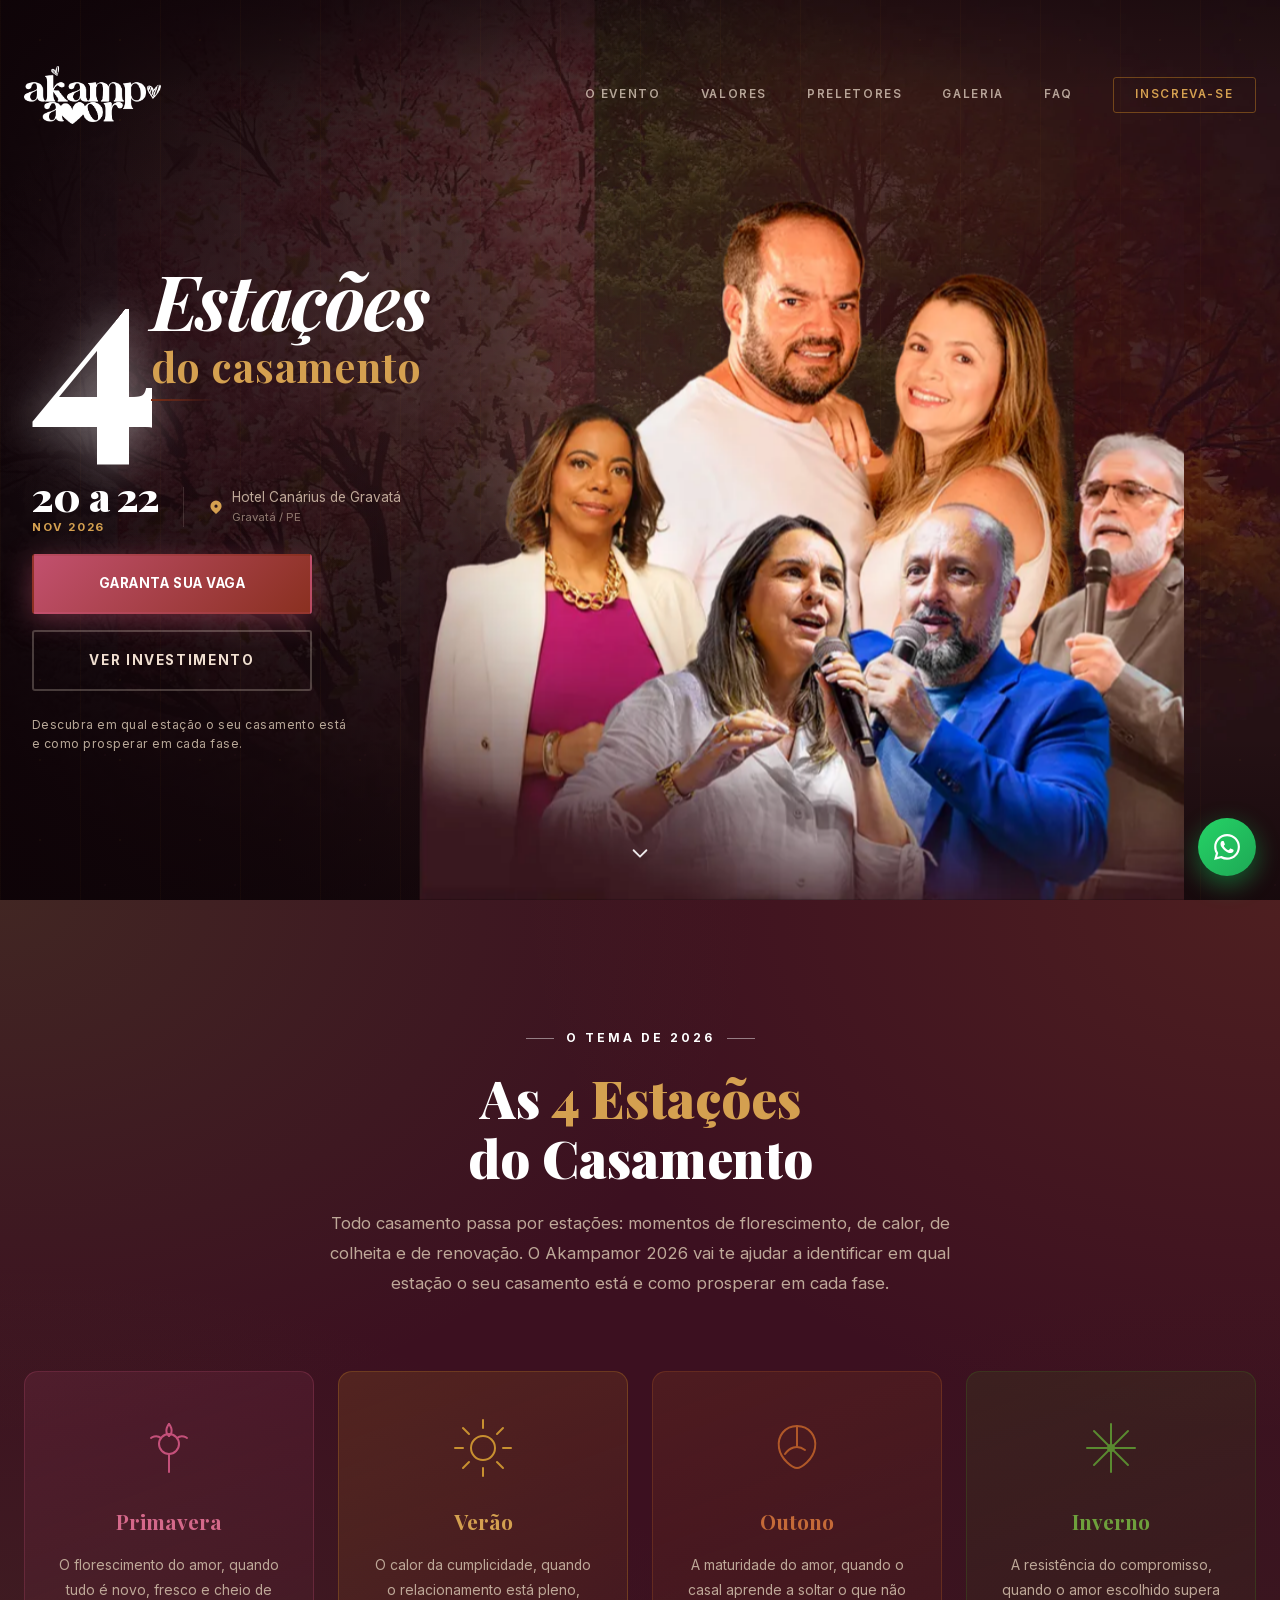
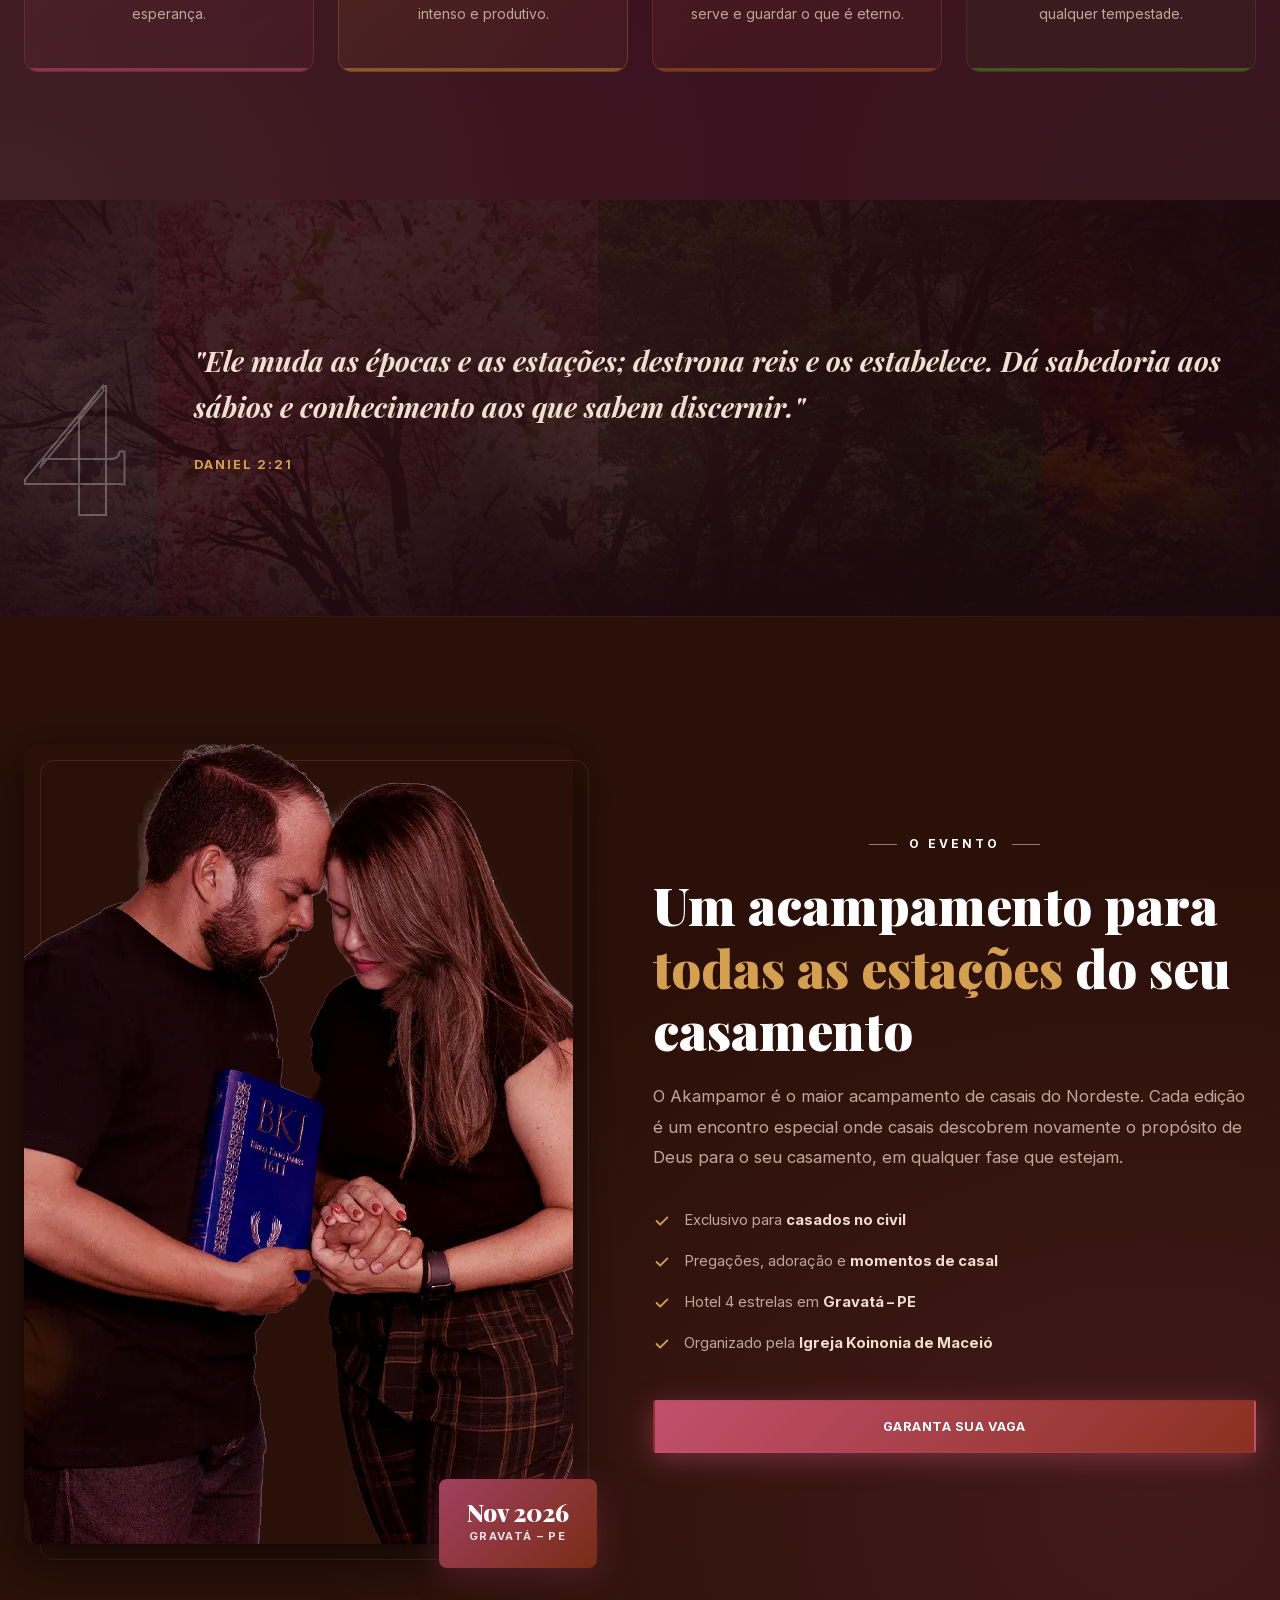
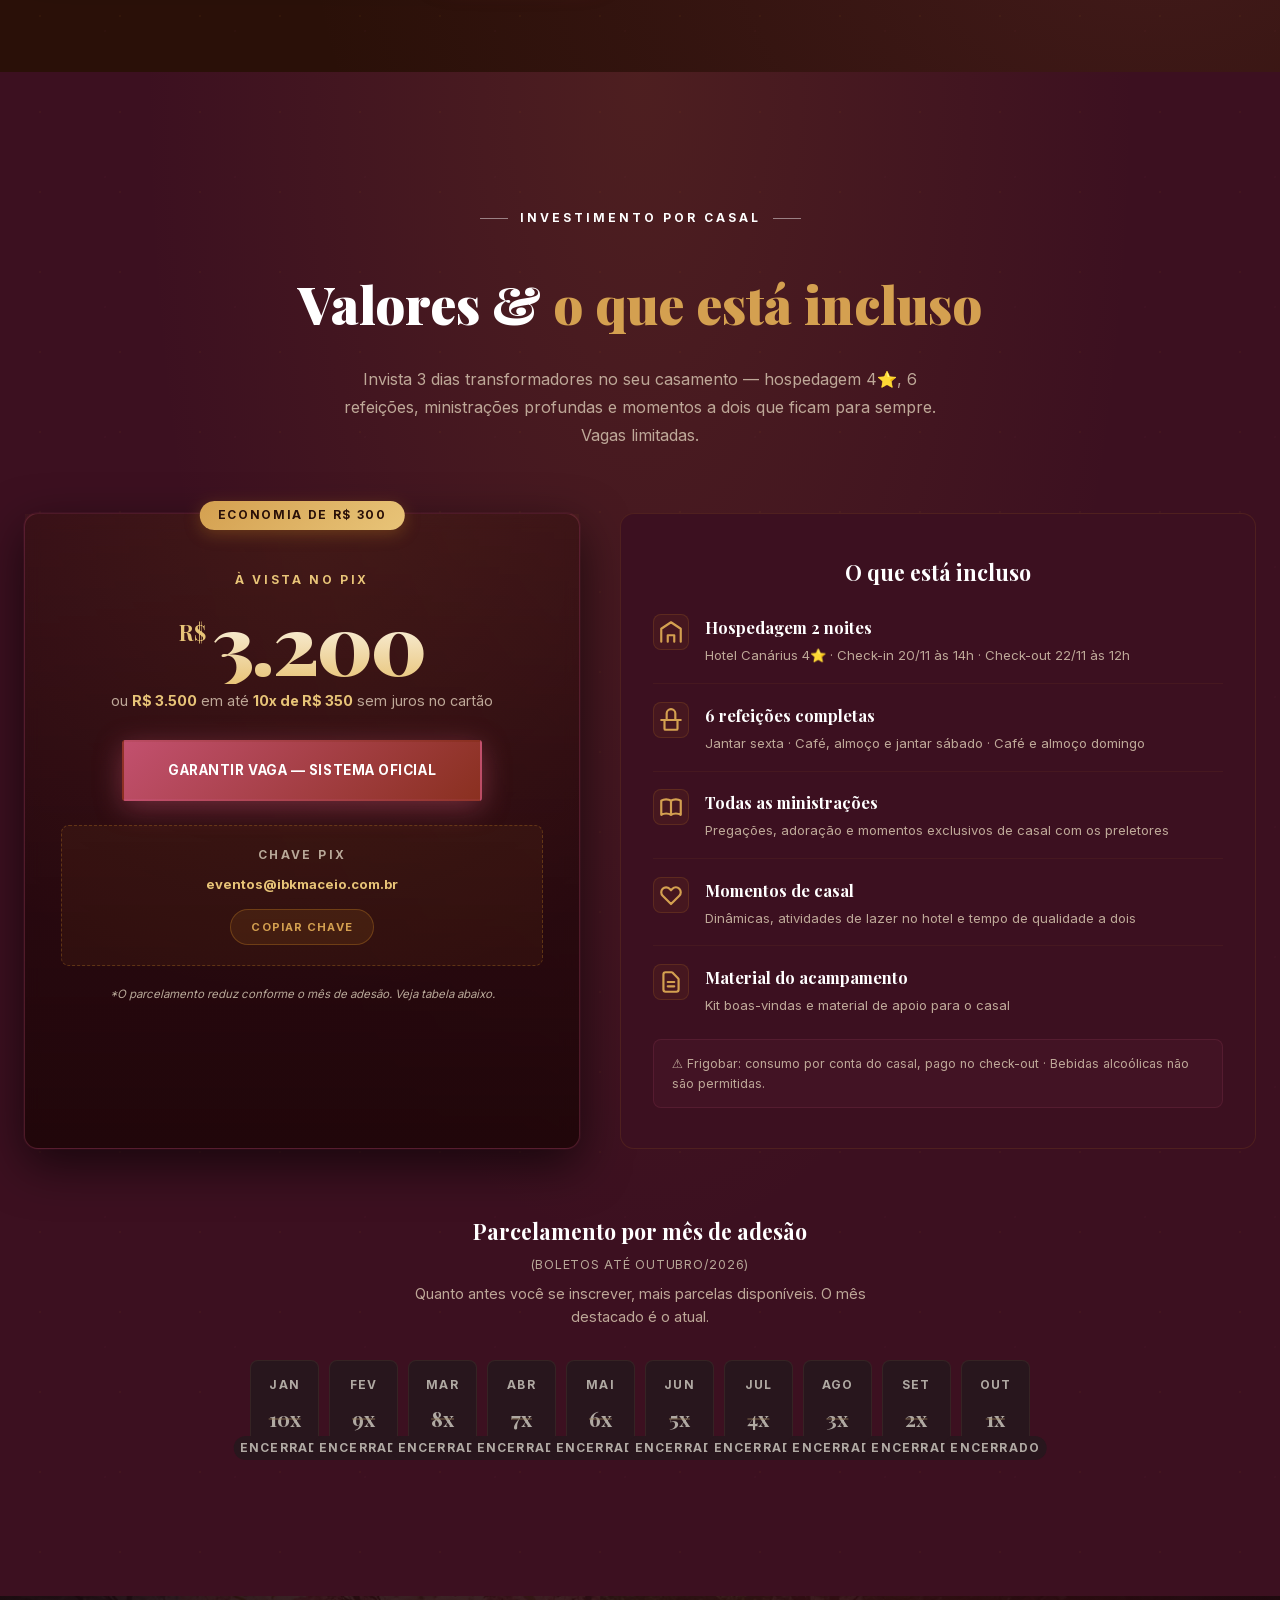
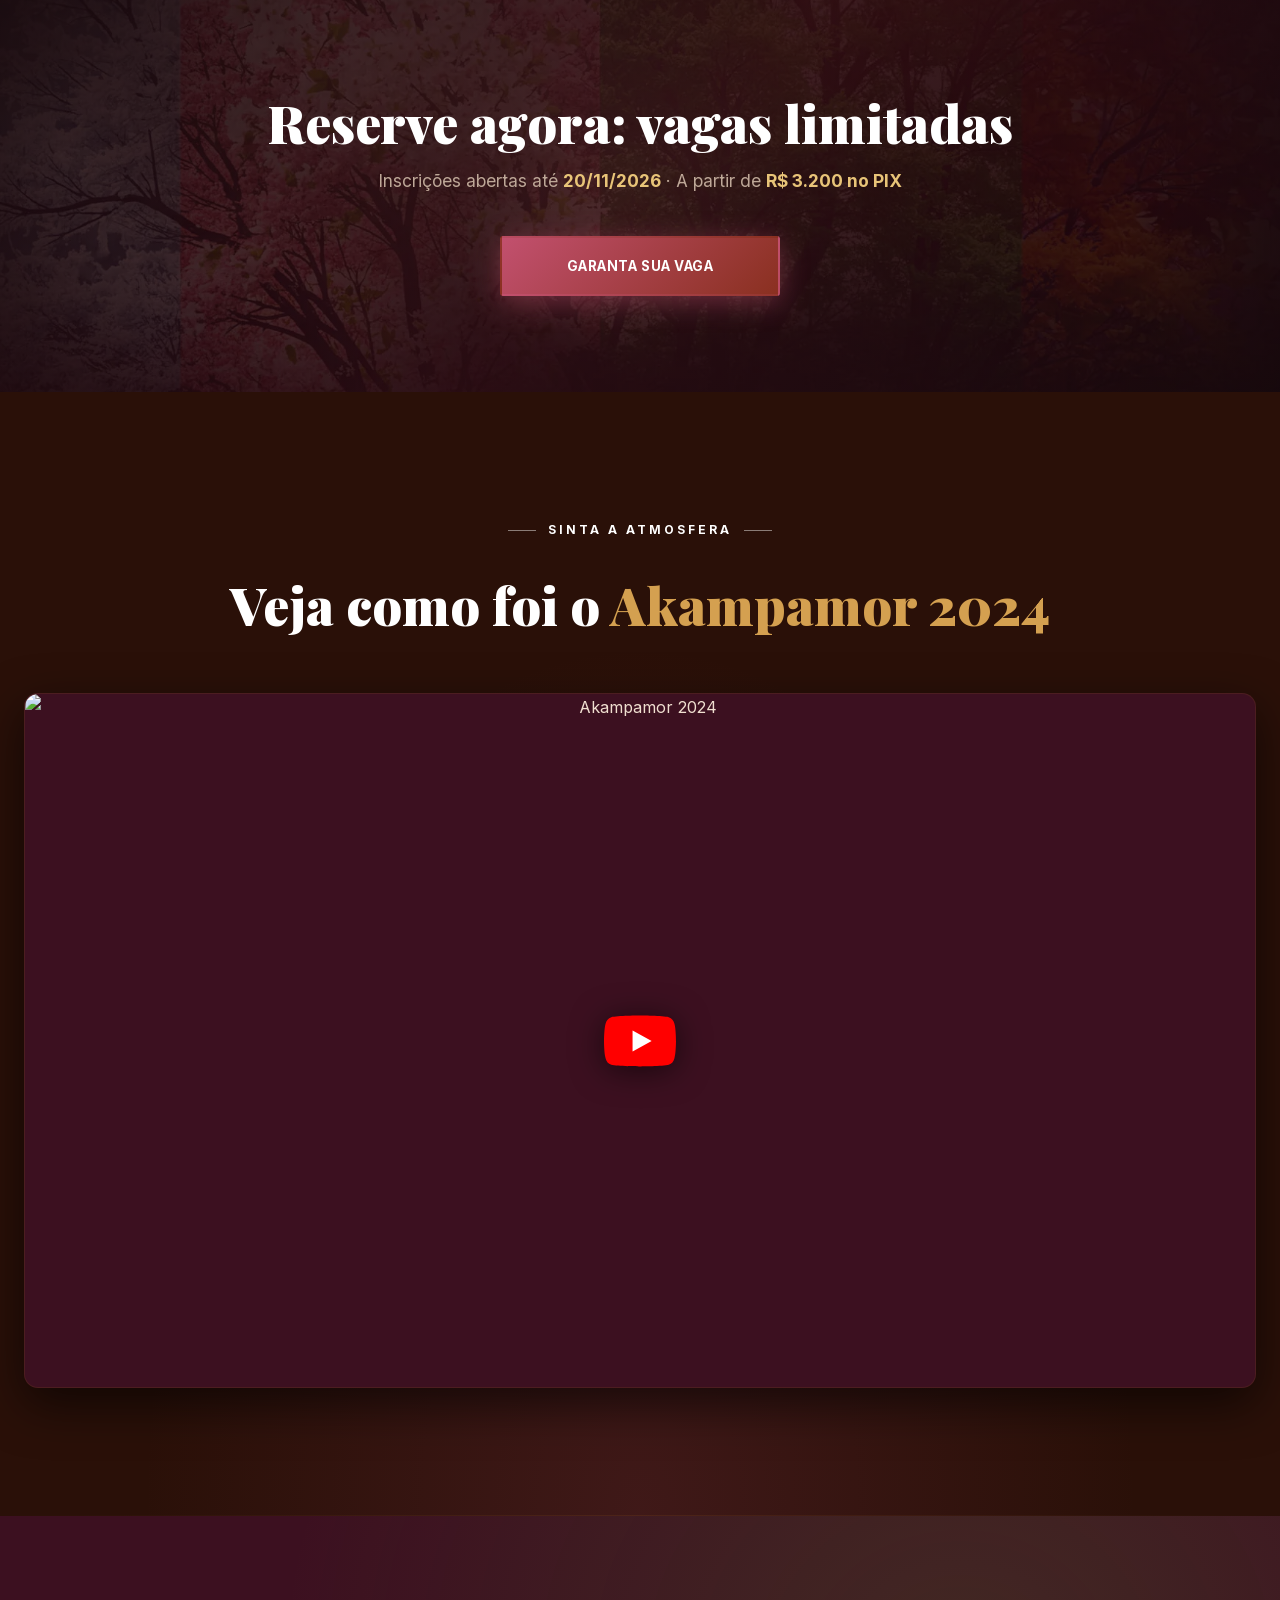
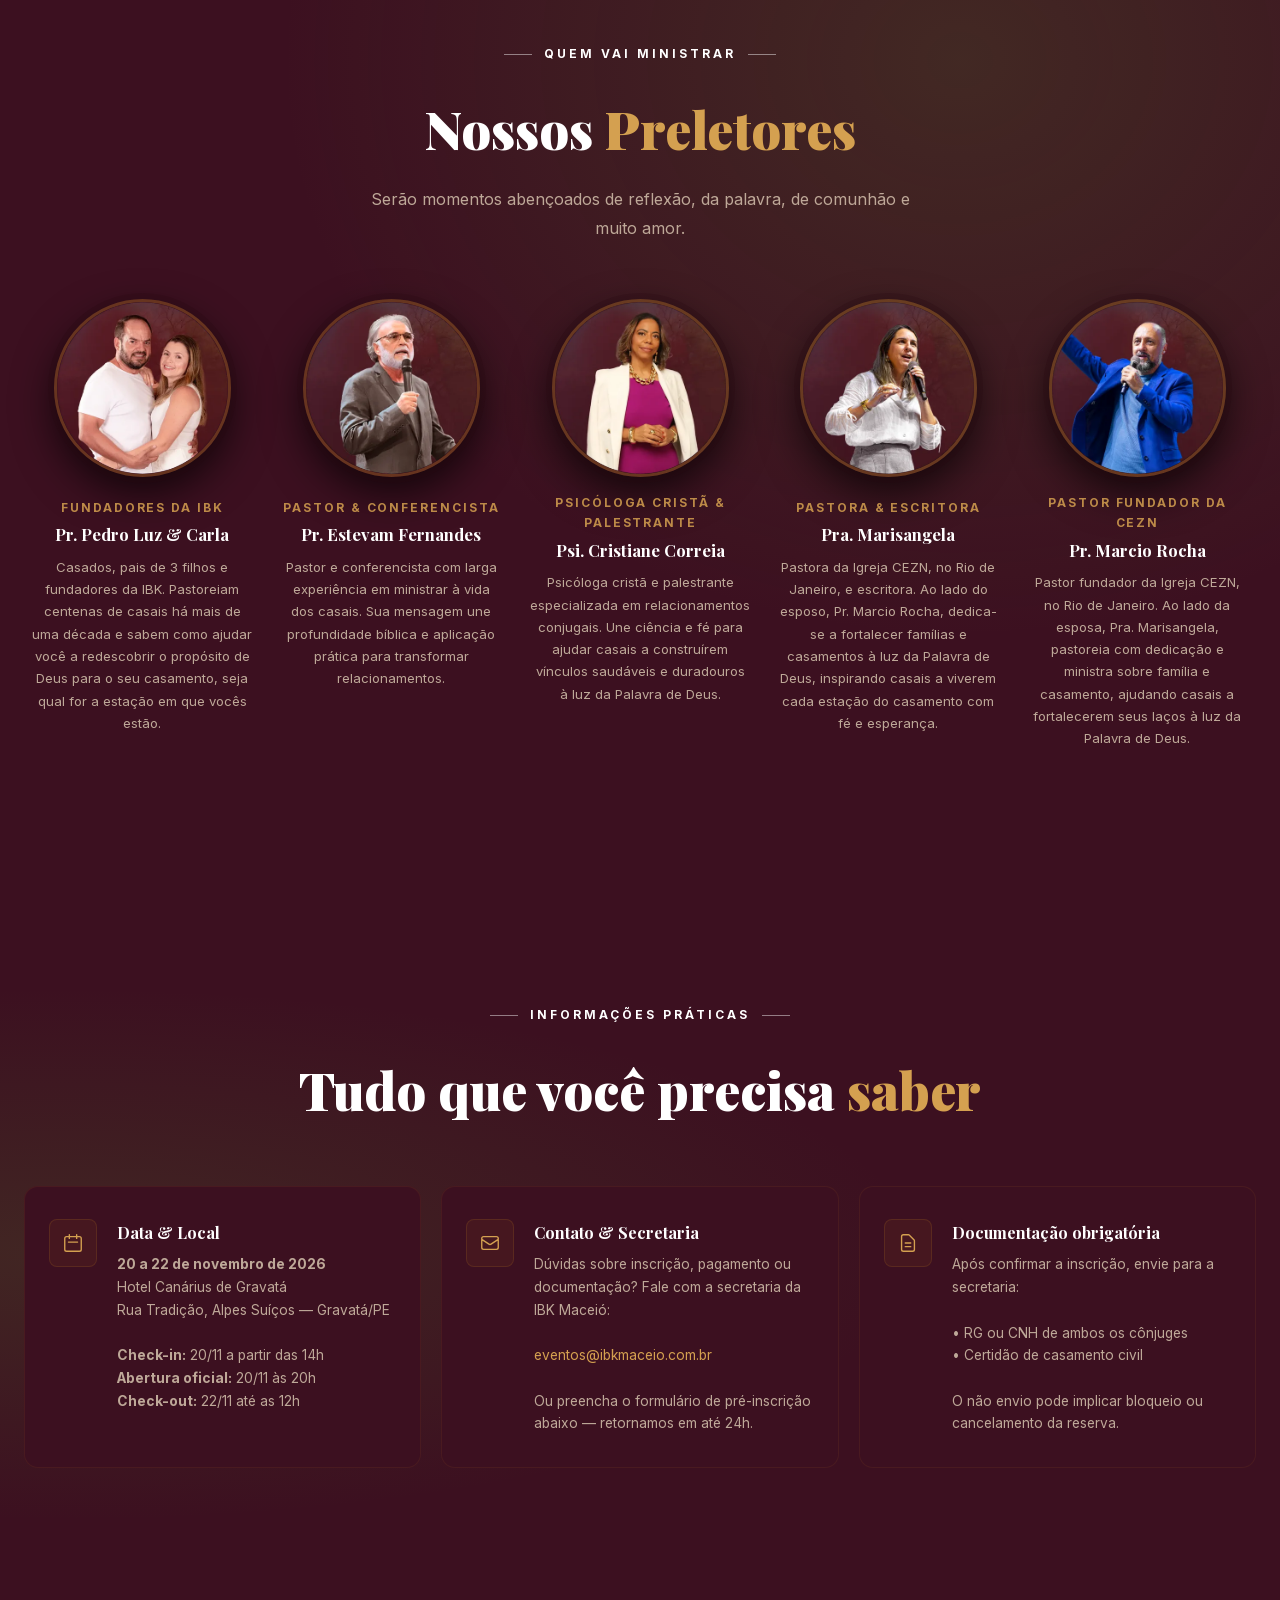
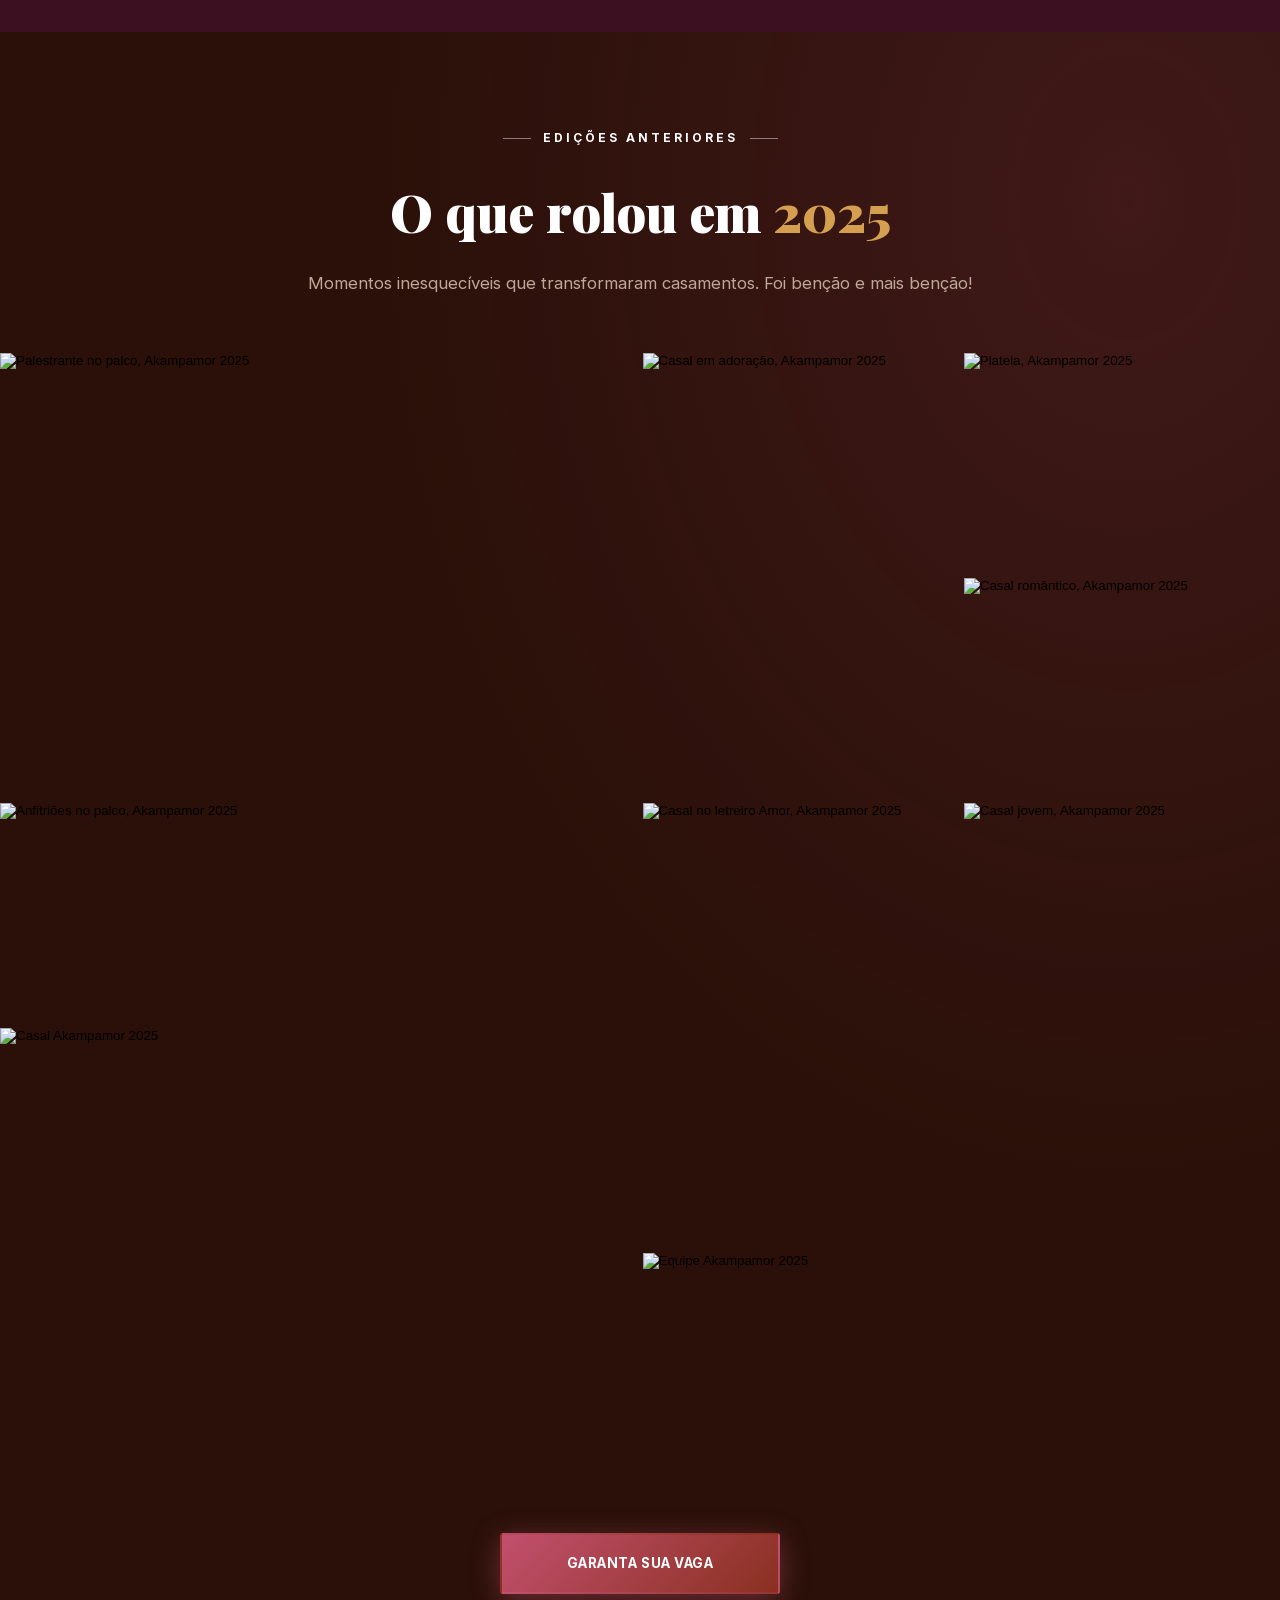
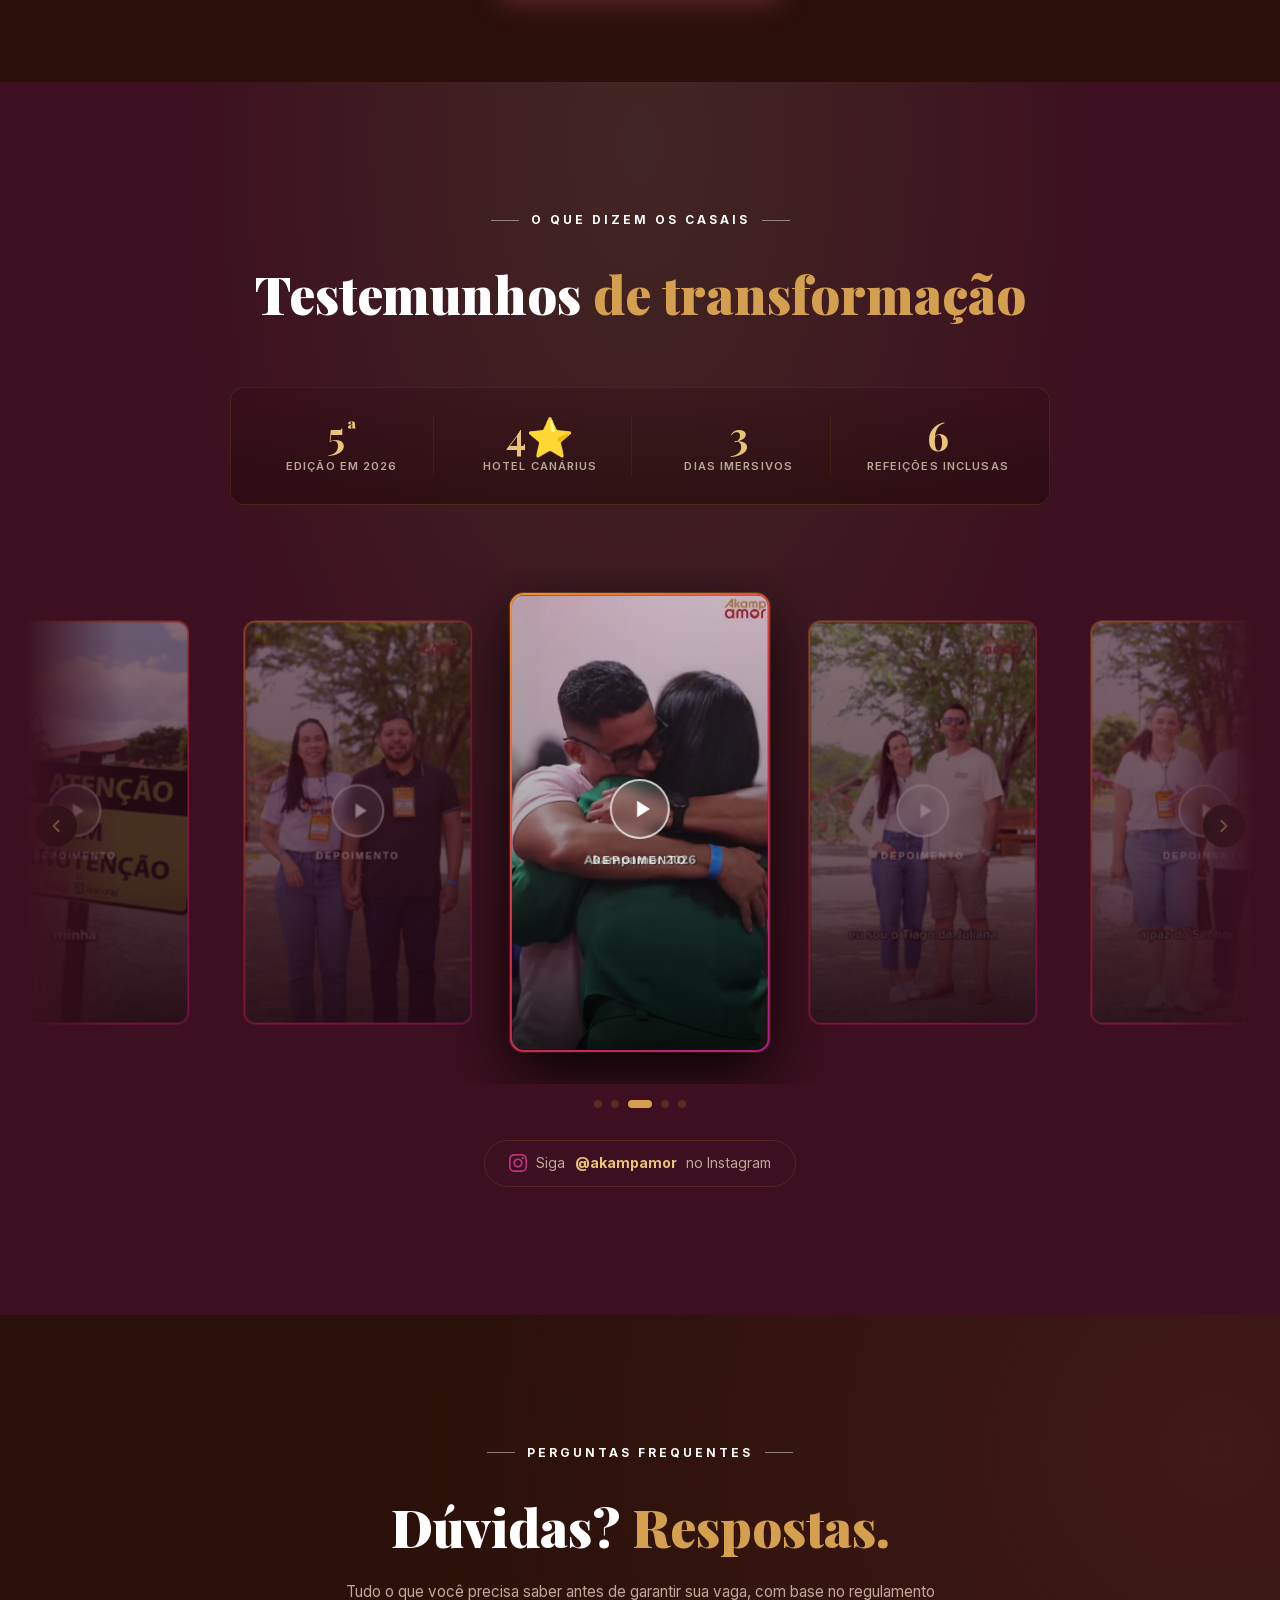
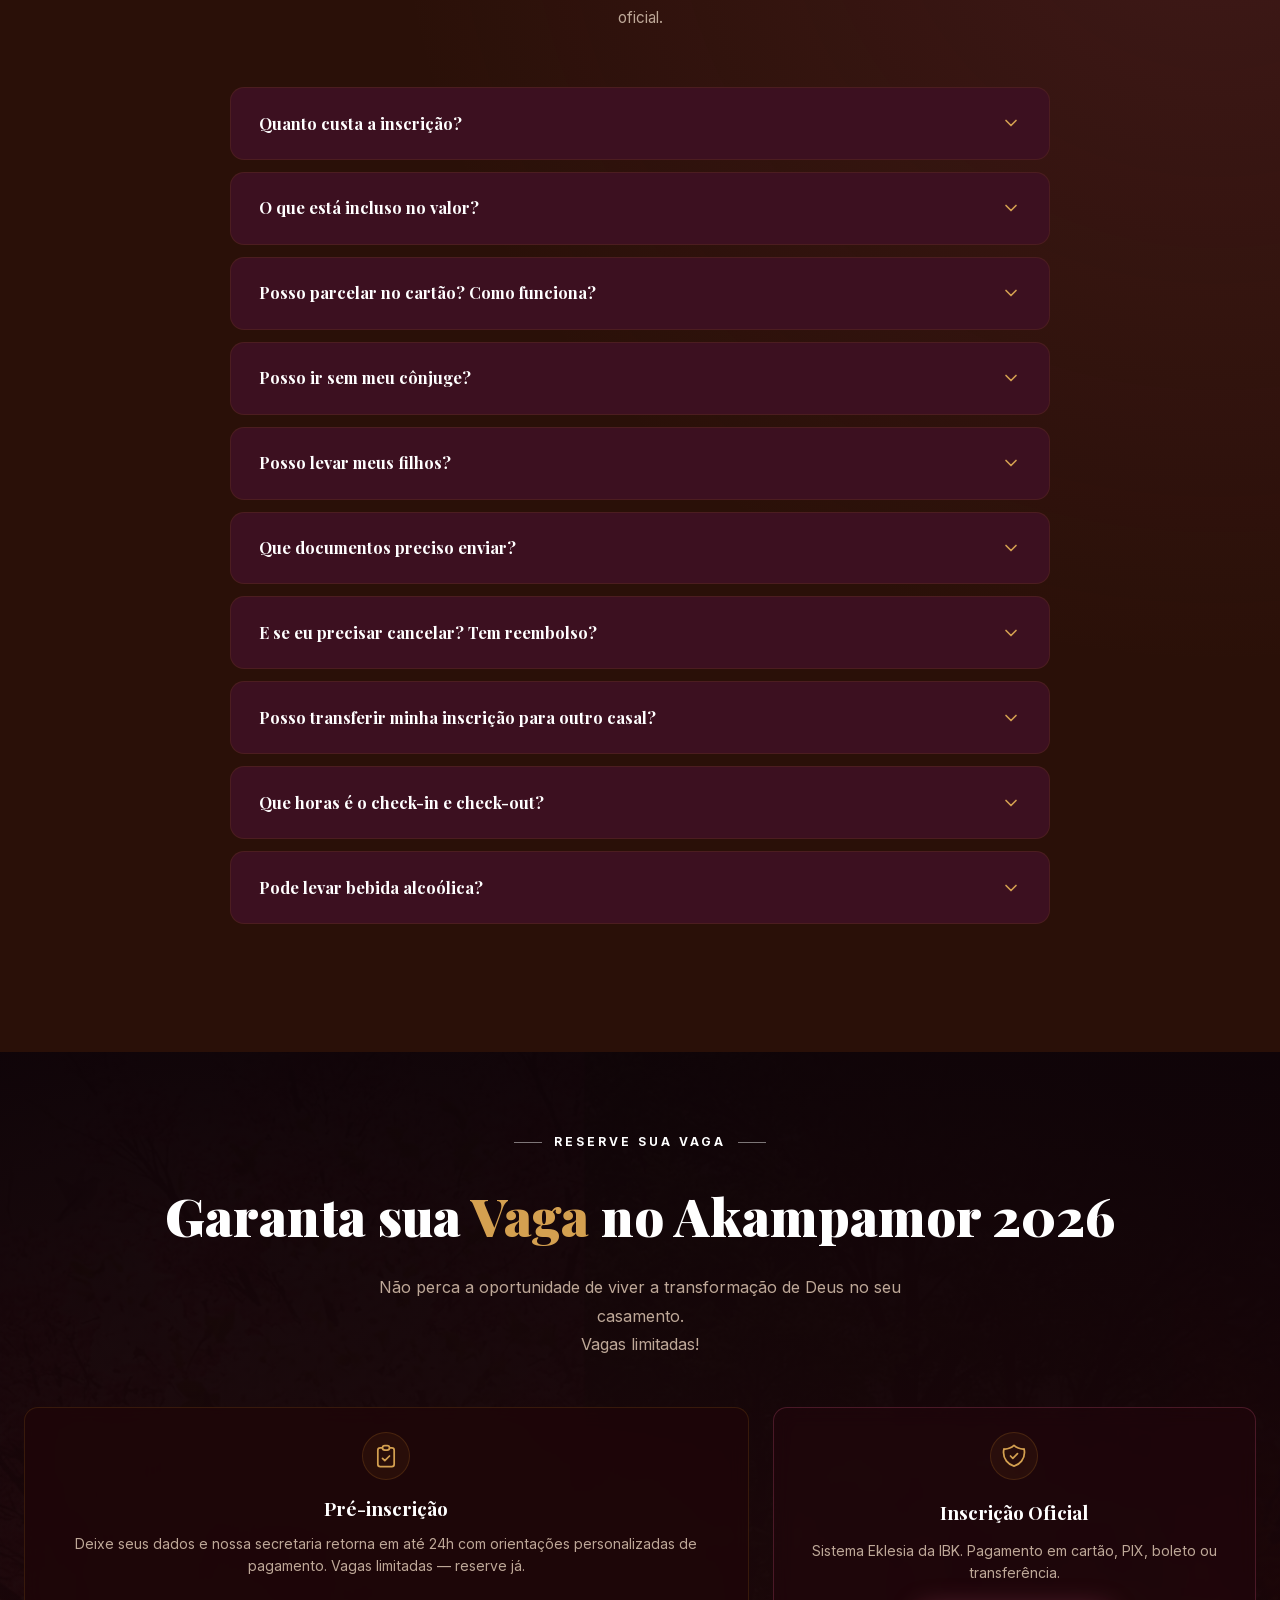
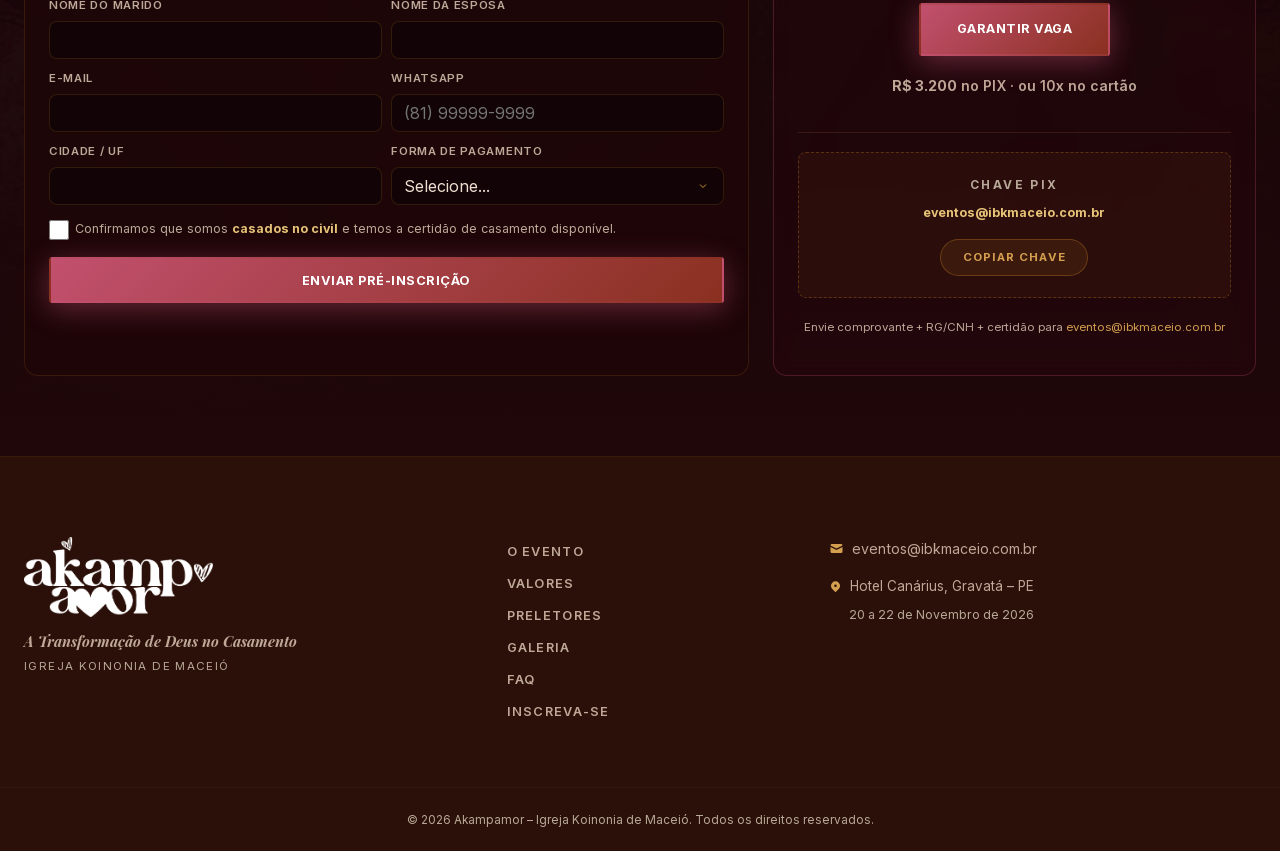
==== index.html @ 2305a881 "Hero: aumentar foto (CSS real, css/style.css não é usado pelo site), recortar imagem mais rente às p" ====
<!DOCTYPE html>
<html lang="pt-BR">
<head>
  <meta charset="UTF-8" />
  <meta name="viewport" content="width=device-width, initial-scale=1.0" />

  <!-- ── SEO básico ── -->
  <title>Akampamor 2026: 4 Estações do Casamento | Gravatá-PE</title>
  <meta name="description" content="O maior acampamento de casais do Nordeste. 20–22 nov 2026 · Hotel Canárius · Gravatá-PE. 6 refeições inclusas a partir de R$ 3.200. Inscrições abertas!" />
  <meta name="keywords" content="acampamento de casais, retiro para casais, Akampamor 2026, casais cristãos, Gravatá, Hotel Canárius, IBK Maceió, fortalecimento do casamento, retiro conjugal nordeste" />
  <meta name="robots" content="index, follow" />
  <meta name="google-site-verification" content="google07e67bf7c392d983" />
  <meta name="author" content="Igreja Koinonia de Maceió — IBK" />
  <link rel="canonical" href="https://akampamor.com.br/" />

  <!-- ── Open Graph (WhatsApp, Facebook, LinkedIn) ── -->
  <meta property="og:type" content="website" />
  <meta property="og:locale" content="pt_BR" />
  <meta property="og:title" content="Akampamor 2026 — 4 Estações do Casamento" />
  <meta property="og:description" content="O maior acampamento de casais do Nordeste. 20 a 22 nov 2026 · Hotel Canárius de Gravatá-PE · A partir de R$ 3.200 no PIX · Inscrições abertas!" />
  <meta property="og:image" content="https://akampamor.com.br/images/og-akampamor-2026.webp" />
  <meta property="og:image:width" content="1200" />
  <meta property="og:image:height" content="630" />
  <meta property="og:image:alt" content="Akampamor 2026 — 4 Estações do Casamento · 20 a 22 nov · Hotel Canárius · Gravatá-PE" />
  <meta property="og:url" content="https://akampamor.com.br/" />
  <meta property="og:site_name" content="Akampamor" />

  <!-- ── Twitter / X Card ── -->
  <meta name="twitter:card" content="summary_large_image" />
  <meta name="twitter:title" content="Akampamor 2026 — 4 Estações do Casamento" />
  <meta name="twitter:description" content="O maior acampamento de casais do Nordeste. 20 a 22 nov 2026 · Hotel Canárius · A partir de R$ 3.200 no PIX." />
  <meta name="twitter:image" content="https://akampamor.com.br/images/og-akampamor-2026.webp" />

  <!-- ── Favicon e PWA ── -->
  <link rel="icon" href="images/favicon-akampamor.png" type="image/png" />
  <link rel="apple-touch-icon" href="images/apple-touch-icon.png" />
  <link rel="manifest" href="manifest.json" />
  <meta name="theme-color" content="#2A0810" />
  <meta name="apple-mobile-web-app-capable" content="yes" />
  <meta name="apple-mobile-web-app-status-bar-style" content="black-translucent" />
  <meta name="apple-mobile-web-app-title" content="Akampamor 2026" />

  <!-- ── Dados estruturados (Google Rich Results — Event) ── -->
  <script type="application/ld+json">
  {
    "@context": "https://schema.org",
    "@type": "Event",
    "name": "Akampamor 2026 — 4 Estações do Casamento",
    "description": "O maior acampamento de casais do Nordeste. Ministrações, lazer, 6 refeições inclusas e momentos inesquecíveis para fortalecer o seu casamento.",
    "startDate": "2026-11-20T20:00:00-03:00",
    "endDate": "2026-11-22T12:00:00-03:00",
    "eventStatus": "https://schema.org/EventScheduled",
    "eventAttendanceMode": "https://schema.org/OfflineEventAttendanceMode",
    "location": {
      "@type": "Place",
      "name": "Hotel Canárius de Gravatá",
      "address": {
        "@type": "PostalAddress",
        "streetAddress": "Rua Tradição, Alpes Suíços",
        "addressLocality": "Gravatá",
        "addressRegion": "PE",
        "postalCode": "55641-000",
        "addressCountry": "BR"
      }
    },
    "organizer": {
      "@type": "Organization",
      "name": "Igreja Koinonia de Maceió — IBK",
      "email": "eventos@ibkmaceio.com.br"
    },
    "url": "https://akampamor.com.br/",
    "performer": [
      { "@type": "Person", "name": "Pr. Pedro Luz" },
      { "@type": "Person", "name": "Pr. Estevam Fernandes" },
      { "@type": "Person", "name": "Psi. Cristiane Correia" },
      { "@type": "Person", "name": "Marisangela Siqueira" },
      { "@type": "Person", "name": "Marcio Rocha" }
    ],
    "offers": [
      {
        "@type": "Offer",
        "name": "PIX à vista",
        "price": "3200",
        "priceCurrency": "BRL",
        "availability": "https://schema.org/InStock",
        "validFrom": "2026-01-07",
        "validThrough": "2026-11-20",
        "url": "https://gestaoweb.eklesiaonline.com.br/divulgacao/n/4e3b1951c16c4d7f1e"
      },
      {
        "@type": "Offer",
        "name": "Cartão em até 10x sem juros",
        "price": "3500",
        "priceCurrency": "BRL",
        "availability": "https://schema.org/InStock",
        "validFrom": "2026-01-07",
        "validThrough": "2026-11-20",
        "url": "https://gestaoweb.eklesiaonline.com.br/divulgacao/n/4e3b1951c16c4d7f1e"
      }
    ],
    "image": "https://akampamor.com.br/images/og-akampamor-2026.webp",
    "inLanguage": "pt-BR",
    "typicalAgeRange": "18-"
  }
  </script>

  <!-- ── Performance: preload crítico ── -->
  <link rel="preload" href="images/fundo-akampamor-2026-mobile.webp" as="image" type="image/webp" media="(max-width: 768px)" />
  <link rel="preload" href="images/fundo-akampamor-2026.webp" as="image" type="image/webp" media="(min-width: 769px)" />
  <link rel="preload" href="images/preletores-akampamor-2026.webp" as="image" type="image/webp" media="(min-width: 961px)" />
  <link rel="preconnect" href="https://live.staticflickr.com" crossorigin />
  <link rel="preconnect" href="https://img.youtube.com" crossorigin />
  <link rel="preload" href="assets/fonts/playfair-display-normal-latin.woff2" as="font" type="font/woff2" crossorigin />
  <link rel="preload" href="assets/fonts/inter-latin.woff2" as="font" type="font/woff2" crossorigin />
  <style>
    @font-face{font-family:'Playfair Display';font-style:normal;font-weight:700 900;font-display:swap;src:url('assets/fonts/playfair-display-normal-latin.woff2') format('woff2')}
    @font-face{font-family:'Playfair Display';font-style:italic;font-weight:700 900;font-display:swap;src:url('assets/fonts/playfair-display-italic-latin.woff2') format('woff2')}
    @font-face{font-family:'Inter';font-style:normal;font-weight:300 700;font-display:swap;src:url('assets/fonts/inter-latin.woff2') format('woff2')}
  </style>
  <style>
/* ══════════════════════════════════════════════
   AKAMPAMOR 2026 — 4 Estações do Casamento
   Paleta: #A04060 rosa | #B87820 âmbar | #283C18 verde | #7A2C14 terracota
           #2A0810 vinho-fundo
══════════════════════════════════════════════ */

/* ─── Reset ─── */
*, *::before, *::after { box-sizing: border-box; margin: 0; padding: 0; }

/* ─── Screen-reader only ─── */
.sr-only {
  position: absolute;
  width: 1px;
  height: 1px;
  padding: 0;
  margin: -1px;
  overflow: hidden;
  clip: rect(0,0,0,0);
  white-space: nowrap;
  border: 0;
}

:root {
  /* ── 4 cores identidade (extraídas do fundo.jpg) ── */
  --red:         #A04060;  /* rosa cereja — acento principal    */
  --red-dark:    #7A2C48;  /* hover/dark do rosa                */
  --red-glow:    rgba(160,64,96,0.35);
  --burgundy:    #2A1008;  /* = --dark                          */
  --terracotta:  #7A2C14;  /* terracota queimada — acento quente*/
  --rose:        #A04060;  /* = --red                           */
  --forest:      #283C18;  /* verde floresta — acento inverno   */
  --forest-light:#5A8A30;  /* verde claro — texto/icon inverno  */
  --winter:      #283C18;  /* = --forest                        */
  --gold:        #D4A050;  /* âmbar principal                   */
  --gold-light:  #E8C478;  /* hover/destaque âmbar              */
  --gold-dim:    rgba(212,160,80,0.15);
  --orange:      #7A2C14;  /* = --terracotta                    */
  --dark:        #2A1008;  /* marrom — fundo principal          */
  --dark-2:      #3C1020;  /* rosa — fundo alternado            */
  --dark-3:      #3C1020;  /* rosa (idem dark-2)                */
  --dark-4:      #2A1008;  /* = --dark                          */
  --surface:     rgba(42,16,8,0.88);
  --text:        #F0DFD0;
  --muted:       #BEA898;
  --muted-dim:   #B8A898;
  --white:       #FFFFFF;

  --font-display: 'Playfair Display', 'Georgia', serif;
  --font-accent:  'Playfair Display', 'Georgia', serif;
  --font-script:  'Playfair Display', 'Georgia', serif;
  --font-body:    'Inter', system-ui, sans-serif;

  --radius:    14px;
  --radius-sm: 8px;
  --radius-xs: 4px;
  --shadow:    0 16px 48px rgba(0,0,0,0.6);
  --shadow-sm: 0 6px 20px rgba(0,0,0,0.4);
  --shadow-red: 0 8px 32px rgba(160,64,96,0.35);
  --shadow-gold: 0 8px 32px rgba(184,120,32,0.2);
  --t:         0.28s ease;
  --max-w:     1280px;
  --db-h:      42px;
}

/* ─── Skip link (acessibilidade teclado) ─── */
.skip-link {
  position: absolute;
  left: -9999px;
  top: auto;
  width: 1px;
  height: 1px;
  overflow: hidden;
}
.skip-link:focus {
  position: fixed;
  top: calc(var(--db-h) + 4px);
  left: 1rem;
  width: auto;
  height: auto;
  padding: 0.5rem 1rem;
  background: var(--gold);
  color: var(--dark);
  font-weight: 700;
  font-size: 0.9rem;
  border-radius: var(--radius-sm);
  z-index: 9999;
  overflow: visible;
}

/* ─── Base ─── */
html { scroll-behavior: smooth; scroll-padding-top: calc(76px + var(--db-h)); overscroll-behavior: none; }
body {
  font-family: var(--font-body);
  background: var(--dark);
  color: var(--text);
  font-size: 1rem;
  line-height: 1.7;
  overflow-x: hidden;
  overscroll-behavior: none;
  touch-action: pan-y;
}

img { max-width: 100%; display: block; }
h2 { font-weight: 900; }
a { color: var(--gold); text-decoration: none; transition: color var(--t); }
a:visited { color: var(--gold); opacity: 0.8; }

/* Focus states (a11y) */
:focus-visible {
  outline: 2px solid var(--gold);
  outline-offset: 3px;
  border-radius: 3px;
}

/* Custom selection */
::selection {
  background: rgba(160,64,96,0.35);
  color: var(--white);
}

/* Scrollbar — oculto */
::-webkit-scrollbar { width: 0; height: 0; display: none; }
html { scrollbar-width: none; -ms-overflow-style: none; }

.container {
  max-width: var(--max-w);
  margin: 0 auto;
  padding: 0 1.5rem;
}

.autumn { color: var(--gold); }

/* ─── Tag pill ─── */
.tag {
  display: flex;
  width: fit-content;
  margin-left: auto;
  margin-right: auto;
  margin-bottom: 1.25rem;
  align-items: center;
  gap: 0.75rem;
  font-family: var(--font-body);
  font-size: 0.75rem;
  font-weight: 700;
  letter-spacing: 0.25em;
  text-transform: uppercase;
  color: var(--white);
}
.tag::before,
.tag::after {
  content: '';
  display: block;
  width: 28px;
  height: 1px;
  background: var(--white);
  opacity: 0.45;
  flex-shrink: 0;
  transition: none;
}

.desc {
  color: var(--muted);
  font-size: 1rem;
  max-width: 580px;
  margin: 0 auto 2.5rem;
  line-height: 1.8;
}

/* ─── Buttons ─── */
.btn {
  display: inline-flex;
  align-items: center;
  justify-content: center;
  gap: 0.5rem;
  padding: 0.85rem 2.25rem;
  min-height: 44px;
  border-radius: 3px;
  font-family: var(--font-body);
  font-size: 0.8rem;
  font-weight: 700;
  letter-spacing: 0.12em;
  text-transform: uppercase;
  border: 2px solid transparent;
  cursor: pointer;
  transition: all var(--t);
  text-decoration: none;
  white-space: nowrap;
  position: relative;
  overflow: hidden;
}
.btn::after {
  content: '';
  position: absolute;
  inset: 0;
  background: rgba(255,255,255,0.08);
  opacity: 0;
  transition: opacity var(--t);
}
.btn-lg { padding: 1.05rem 2.75rem; font-size: 0.85rem; min-width: 280px; }

.btn-autumn {
  background: linear-gradient(135deg, #C2506E 0%, #8A3020 100%);
  color: var(--white);
  border-color: transparent;
  box-shadow: 0 6px 28px rgba(194,80,110,0.45);
  letter-spacing: 0.04em;
}
.btn-ghost {
  background: transparent;
  color: var(--text);
  border-color: rgba(240,223,208,0.25);
}
.btn-outline-autumn {
  background: transparent;
  color: var(--gold);
  border-color: rgba(184,120,32,0.5);
}
/* ══════════════════════════════════════════════
   HEADER
══════════════════════════════════════════════ */
.header {
  position: fixed;
  top: var(--db-h);
  left: 0;
  right: 0;
  z-index: 1000;
  transition: background var(--t), box-shadow var(--t), backdrop-filter var(--t), top 0.4s ease;
}
.header.stuck {
  background: rgba(13,3,7,0.96);
  backdrop-filter: blur(12px);
  -webkit-backdrop-filter: blur(12px);
  box-shadow: 0 1px 0 rgba(184,120,32,0.12), 0 4px 24px rgba(0,0,0,0.7);
}

.header-inner {
  display: flex;
  align-items: center;
  justify-content: space-between;
  height: 76px;
}

.logo-link { flex-shrink: 0; }
.logo {
  height: 58px;
  width: auto;
  object-fit: contain;
  transition: opacity var(--t);
}
.nav-desk {
  display: flex;
  align-items: center;
  gap: 2.5rem;
}
.nav-desk a {
  color: rgba(240,223,208,0.7);
  font-size: 0.73rem;
  font-weight: 600;
  letter-spacing: 0.14em;
  text-transform: uppercase;
  transition: color var(--t);
  position: relative;
}
.nav-desk a::after {
  content: '';
  position: absolute;
  bottom: -4px;
  left: 0;
  right: 0;
  height: 1px;
  background: var(--gold);
  transform: scaleX(0);
  transition: transform var(--t);
}
.nav-desk a.active { color: var(--gold); }
.nav-desk a.active::after { transform: scaleX(1); }

.nav-cta {
  color: var(--gold) !important;
  border: 1px solid rgba(184,120,32,0.5);
  padding: 0.45rem 1.35rem;
  border-radius: 3px;
  transition: all var(--t) !important;
}
.nav-cta::after { display: none; }

.burger {
  display: none;
  flex-direction: column;
  gap: 5px;
  background: none;
  border: none;
  cursor: pointer;
  padding: 10px 8px;
}
.burger span {
  width: 24px; height: 2px;
  background: var(--text);
  border-radius: 2px;
  transition: all var(--t);
  display: block;
}
.burger.open span:nth-child(1) { transform: translateY(7px) rotate(45deg); }
.burger.open span:nth-child(2) { opacity: 0; transform: scaleX(0); }
.burger.open span:nth-child(3) { transform: translateY(-7px) rotate(-45deg); }

.mobile-menu {
  display: none;
  flex-direction: column;
  background: rgba(13,3,7,0.98);
  border-top: 1px solid rgba(184,120,32,0.15);
  backdrop-filter: blur(12px);
}
.mobile-menu.open { display: flex; }
.mobile-menu a {
  padding: 1rem 1.5rem;
  color: var(--text);
  font-size: 0.82rem;
  font-weight: 600;
  letter-spacing: 0.1em;
  text-transform: uppercase;
  border-bottom: 1px solid rgba(255,255,255,0.04);
  transition: all var(--t);
}
/* ══════════════════════════════════════════════
   HERO — 4 ESTAÇÕES
══════════════════════════════════════════════ */
.hero {
  position: relative;
  min-height: 100svh;
  overflow: hidden;
  display: flex;
  flex-direction: column;
}

.hero-bg {
  position: absolute;
  inset: 0;
  background-image: url('../images/fundo-akampamor-2026-mobile.webp');
  background-size: cover;
  background-position: center center;
  filter: brightness(0.75) saturate(0.85);
}
@media (min-width: 769px) {
  .hero-bg { background-image: url('../images/fundo-akampamor-2026.webp'); }
}

/* Overlay: escuro na esquerda para legibilidade do texto */
.hero-vignette {
  position: absolute;
  inset: 0;
  background:
    linear-gradient(to right,
      rgba(13,3,7,0.92) 0%,
      rgba(13,3,7,0.65) 22%,
      rgba(13,3,7,0.12) 42%,
      transparent 56%),
    linear-gradient(to bottom,
      rgba(13,3,7,0.38) 0%,
      transparent 10%,
      transparent 82%,
      rgba(13,3,7,0.55) 100%);
}

/* Linhas decorativas verticais */
.hero::before {
  content: '';
  position: absolute;
  inset: 0;
  z-index: 1;
  background-image:
    repeating-linear-gradient(
      90deg,
      rgba(184,120,32,0.04) 0px,
      rgba(184,120,32,0.04) 1px,
      transparent 1px,
      transparent 80px
    );
  pointer-events: none;
}

/* Glow rosa-cerejeira atmosférico à esquerda */
.hero::after {
  content: '';
  position: absolute;
  top: 5%;
  left: -5%;
  width: 45%;
  height: 65%;
  background: radial-gradient(ellipse, rgba(160,64,96,0.10) 0%, transparent 65%);
  z-index: 1;
  pointer-events: none;
}

.hero-layout {
  position: relative;
  z-index: 2;
  flex: 1;
  min-height: 0;
  display: grid;
  grid-template-columns: 38fr 62fr;
  align-items: stretch;
  gap: 0;
  width: 100%;
  transition: padding-top 0.4s ease;
}

/* Coluna esquerda: texto */
.hero-left {
  display: flex;
  flex-direction: column;
  gap: 0;
  padding-top: calc(120px + var(--db-h));
  padding-bottom: 80px;
  padding-left: max(2rem, calc((100vw - 1280px) / 2 + 2rem));
  padding-right: 3rem;
  justify-content: center;
  position: relative;
  z-index: 2;
}

/* Preletores: coluna direita do grid */
.hero-right {
  position: relative;
  width: 100%;
  height: 100%;
  display: flex;
  align-items: flex-end;
  justify-content: flex-start;
  z-index: 1;
  pointer-events: none;
  overflow: hidden;
  padding-top: calc(76px + var(--db-h) + 70px);
  margin-left: -6rem;
}

.hero-foto-frame {
  width: 100%;
  height: 100%;
  display: flex;
  align-items: flex-end;
  justify-content: flex-start;
  position: relative;
  transform: scale(1.15);
  transform-origin: bottom left;
}

@keyframes heroFotoEntrada {
  from {
    opacity: 0;
    transform: translateX(48px) scale(0.97);
  }
  to {
    opacity: 1;
    transform: translateX(0) scale(1);
  }
}

.hero-foto {
  height: 100%;
  width: auto;
  max-width: 100%;
  object-fit: contain;
  object-position: bottom left;
  display: block;
  mix-blend-mode: multiply;
  animation: heroFotoEntrada 1s cubic-bezier(0.22, 1, 0.36, 1) 0.35s both;
}

.hero-koinonia { margin-bottom: 2rem; }
.hero-logo {
  height: 44px;
  width: auto;
  max-width: 260px;
  filter: drop-shadow(0 2px 16px rgba(0,0,0,0.7));
}

.hero-titulo-wrapper {
  display: flex;
  align-items: flex-start;
  gap: 0.2rem;
  margin-bottom: 1.25rem;
  line-height: 1;
}

.hero-numero {
  font-family: var(--font-display);
  font-size: clamp(9rem, 18vw, 15rem);
  font-weight: 900;
  color: var(--white);
  line-height: 0.82;
  letter-spacing: -0.05em;
  text-shadow:
    0 0 60px rgba(255,255,255,0.35),
    0 4px 40px rgba(255,255,255,0.18);
  flex-shrink: 0;
  user-select: none;
}

.hero-titulo-texto {
  display: flex;
  flex-direction: column;
  padding-top: 1.25rem;
}

.hero-estacoes {
  font-family: var(--font-display);
  font-size: clamp(3rem, 6vw, 5.5rem);
  font-style: italic;
  font-weight: 700;
  color: var(--white);
  line-height: 0.95;
  letter-spacing: -0.03em;
}

.hero-sub {
  font-family: var(--font-script);
  font-size: clamp(1.6rem, 3.2vw, 2.8rem);
  color: var(--gold);
  letter-spacing: 0.02em;
  margin-top: 0.5rem;
  position: relative;
  padding-bottom: 0.75rem;
  line-height: 1.1;
}
.hero-sub::after {
  content: '';
  position: absolute;
  bottom: 0;
  left: 0;
  width: 4rem;
  height: 2px;
  background: linear-gradient(to right, var(--terracotta), transparent);
}


.hero-data-local {
  display: flex;
  align-items: center;
  gap: 1.5rem;
  margin: 1.5rem 0 1rem;
}

.hero-data { display: flex; flex-direction: column; }
.data-num {
  font-family: var(--font-display);
  font-size: clamp(1.75rem, 3.5vw, 2.5rem);
  font-weight: 900;
  color: var(--white);
  line-height: 1;
  letter-spacing: -0.02em;
}
.data-mes {
  font-size: 0.72rem;
  font-weight: 700;
  letter-spacing: 0.14em;
  text-transform: uppercase;
  color: var(--gold);
  margin-top: 2px;
}

.hero-divider {
  width: 1px;
  height: 40px;
  background: rgba(240,223,208,0.15);
}

.hero-local {
  display: flex;
  align-items: center;
  gap: 0.5rem;
  color: var(--muted);
  font-size: 0.85rem;
  line-height: 1.4;
}
.hero-local svg { width: 16px; height: 16px; fill: var(--gold); flex-shrink: 0; }
.hero-local small { font-size: 0.72rem; opacity: 0.7; }

/* Countdown */
.hero-countdown {
  display: flex;
  align-items: center;
  gap: 0;
  margin-bottom: 1.5rem;
  user-select: none;
}

.countdown-item {
  display: flex;
  flex-direction: column;
  align-items: center;
  min-width: 68px;
  background: rgba(30,6,8,0.7);
  border: 1px solid rgba(184,120,32,0.2);
  border-radius: var(--radius-sm);
  padding: 0.75rem 0.5rem 0.6rem;
}

.countdown-num {
  font-family: var(--font-display);
  font-size: 2rem;
  font-weight: 900;
  color: var(--white);
  line-height: 1;
  letter-spacing: -0.04em;
  min-width: 2ch;
  text-align: center;
}

.countdown-label {
  font-size: 0.75rem;
  font-weight: 700;
  letter-spacing: 0.18em;
  text-transform: uppercase;
  color: var(--gold);
  margin-top: 4px;
}

.countdown-sep {
  font-family: var(--font-display);
  font-size: 1.5rem;
  font-weight: 900;
  color: var(--terracotta);
  padding: 0 0.35rem;
  padding-bottom: 0.6rem;
  line-height: 1;
  opacity: 0.9;
}

.hero-ctas {
  display: flex;
  gap: 1rem;
  flex-wrap: wrap;
}

.hero-tagline {
  margin-top: 1.5rem;
  font-size: 0.76rem;
  color: var(--muted-dim);
  letter-spacing: 0.04em;
  line-height: 1.6;
}


/* ─── Partículas flutuantes ─── */
.hero-particles {
  position: absolute;
  inset: 0;
  z-index: 1;
  pointer-events: none;
  overflow: hidden;
}

.particle {
  position: absolute;
  bottom: -8px;
  border-radius: 50%;
  opacity: 0;
  animation: float-particle linear infinite;
  will-change: transform, opacity;
}

@keyframes float-particle {
  0%   { transform: translateY(0) translateX(0) scale(1);   opacity: 0; }
  8%   { opacity: 1; }
  50%  { transform: translateY(-50vh) translateX(20px) scale(0.8); }
  92%  { opacity: 0.3; }
  100% { transform: translateY(-105vh) translateX(-10px) scale(0.4); opacity: 0; }
}

/* Bokeh orbs */
.hero-orb {
  position: absolute;
  border-radius: 50%;
  filter: blur(60px);
  animation: orb-drift ease-in-out infinite alternate;
  pointer-events: none;
  z-index: 1;
  will-change: transform;
}

@keyframes orb-drift {
  from { transform: translate(0, 0) scale(1); }
  to   { transform: translate(30px, -40px) scale(1.15); }
}

/* ─── Entrance animations ─── */
@keyframes hero-in-up {
  from { opacity: 0; transform: translateY(40px); }
  to   { opacity: 1; transform: translateY(0); }
}
@keyframes hero-in-left {
  from { opacity: 0; transform: translateX(-40px); }
  to   { opacity: 1; transform: translateX(0); }
}
@keyframes hero-in-fade {
  from { opacity: 0; }
  to   { opacity: 1; }
}

.hero-anim-1 { animation: hero-in-left 0.8s cubic-bezier(0.22,1,0.36,1) both; animation-delay: 0.1s; }
.hero-anim-2 { animation: hero-in-up  0.8s cubic-bezier(0.22,1,0.36,1) both; animation-delay: 0.35s; }
.hero-anim-3 { animation: hero-in-up  0.8s cubic-bezier(0.22,1,0.36,1) both; animation-delay: 0.55s; }
.hero-anim-4 { animation: hero-in-fade 0.7s ease both; animation-delay: 0.75s; }
.hero-anim-5 { animation: hero-in-up  0.7s cubic-bezier(0.22,1,0.36,1) both; animation-delay: 0.9s; }
.hero-anim-6 { animation: hero-in-up  0.7s cubic-bezier(0.22,1,0.36,1) both; animation-delay: 1.05s; }
.hero-anim-7 { animation: hero-in-up  0.6s cubic-bezier(0.22,1,0.36,1) both; animation-delay: 1.2s; }

/* Glow pulsante no "4" */
@keyframes num-pulse {
  0%, 100% { text-shadow: 0 0 60px rgba(122,44,20,0.45), 0 4px 40px rgba(122,44,20,0.28); }
  50%       { text-shadow: 0 0 90px rgba(122,44,20,0.65), 0 4px 60px rgba(122,44,20,0.42), 0 0 120px rgba(122,44,20,0.22); }
}
.hero-numero { animation: hero-in-left 0.8s cubic-bezier(0.22,1,0.36,1) both 0.1s, num-pulse 5s ease-in-out infinite 2s; will-change: transform; }


/* Scroll hint */
.hero-scroll {
  position: absolute;
  bottom: 1.75rem;
  left: 50%;
  transform: translateX(-50%);
  z-index: 3;
  color: rgba(255,255,255,0.9);
  animation: bob 2.4s ease-in-out infinite;
  cursor: pointer;
}
.hero-scroll svg { width: 22px; height: 22px; }

@keyframes bob {
  0%, 100% { transform: translateX(-50%) translateY(0); opacity: 0.55; }
  50% { transform: translateX(-50%) translateY(8px); opacity: 0.9; }
}

/* ══════════════════════════════════════════════
   TEMA — 4 ESTAÇÕES
══════════════════════════════════════════════ */
.tema {
  padding: 8rem 0;
  background:
    radial-gradient(ellipse at 0% 0%,   rgba(90,138,48,0.18) 0%, transparent 42%),
    radial-gradient(ellipse at 100% 0%,  rgba(184,120,32,0.14) 0%, transparent 42%),
    radial-gradient(ellipse at 100% 100%,rgba(40,60,24,0.18)   0%, transparent 42%),
    radial-gradient(ellipse at 0% 100%,  rgba(90,138,48,0.14) 0%, transparent 42%),
    #3C1020;
  position: relative;
}

.tema-intro {
  text-align: center;
  margin-bottom: 4.5rem;
}
.tema-intro h2 {
  font-family: var(--font-display);
  font-size: clamp(2.2rem, 4.5vw, 3.25rem);
  color: var(--white);
  margin-bottom: 1.25rem;
  line-height: 1.15;
}
.tema-intro p {
  color: var(--muted);
  max-width: 620px;
  margin: 0 auto;
  font-size: 1.05rem;
  line-height: 1.8;
}

.estacoes-grid {
  display: grid;
  grid-template-columns: repeat(4, 1fr);
  gap: 1.5rem;
}

.estacao-card {
  border-radius: var(--radius);
  padding: 2.75rem 2rem;
  text-align: center;
  border: 1px solid transparent;
  transition: transform var(--t), box-shadow var(--t);
  position: relative;
  overflow: hidden;
  cursor: default;
}

/* Barra colorida no rodapé — sempre visível, brilha no hover */
.estacao-card::after {
  content: '';
  position: absolute;
  bottom: 0; left: 0; right: 0;
  height: 3px;
  opacity: 0.5;
  transition: opacity var(--t), height var(--t);
}
.estacao-card:hover::after { opacity: 1; height: 4px; }

/* Primavera — rosa */
.primavera {
  background: linear-gradient(160deg, rgba(160,64,96,0.18) 0%, rgba(160,64,96,0.06) 100%);
  border-color: rgba(160,64,96,0.35);
}
.primavera::after    { background: #C4507A; }
.primavera .estacao-icon { color: #C4507A; }
.primavera h3        { color: #D4688A; }

/* Verão — âmbar */
.verao {
  background: linear-gradient(160deg, rgba(184,120,32,0.18) 0%, rgba(184,120,32,0.06) 100%);
  border-color: rgba(184,120,32,0.35);
}
.verao::after        { background: #C89030; }
.verao .estacao-icon { color: #C89030; }
.verao h3            { color: #D4A050; }

/* Outono — terracota */
.outono {
  background: linear-gradient(160deg, rgba(160,80,32,0.18) 0%, rgba(160,80,32,0.06) 100%);
  border-color: rgba(160,80,32,0.35);
}
.outono::after        { background: #B05828; }
.outono .estacao-icon { color: #B05828; }
.outono h3            { color: #C46A38; }

/* Inverno — verde floresta */
.inverno {
  background: linear-gradient(160deg, rgba(60,100,30,0.18) 0%, rgba(60,100,30,0.06) 100%);
  border-color: rgba(60,100,30,0.35);
}
.inverno::after        { background: #5A8A30; }
.inverno .estacao-icon { color: #5A8A30; }
.inverno h3            { color: #6EA03C; }

.estacao-icon {
  width: 64px;
  height: 64px;
  margin: 0 auto 1.5rem;
}
.estacao-icon svg { width: 64px; height: 64px; }

.estacao-card h3 {
  font-family: var(--font-display);
  font-size: 1.3rem;
  margin-bottom: 0.9rem;
}
.estacao-card p {
  font-size: 0.87rem;
  color: var(--muted);
  line-height: 1.75;
}

/* ══════════════════════════════════════════════
   VERSÍCULO
══════════════════════════════════════════════ */
.versiculo-section {
  position: relative;
  padding: 7rem 0;
  overflow: hidden;
}
.versiculo-bg {
  position: absolute;
  inset: -5%;
  background-image: url('images/fundo-akampamor-2026.webp');
  background-size: cover;
  background-position: center;
  transform: scale(1.05);
  filter: brightness(0.75) saturate(0.85);
}
.versiculo-overlay {
  position: absolute;
  inset: 0;
  background: linear-gradient(135deg,
    rgba(42,8,16,0.62) 0%,
    rgba(13,3,7,0.55) 100%);
}
.versiculo-content {
  position: relative;
  z-index: 2;
  display: flex;
  align-items: center;
  gap: 4rem;
}
.versiculo-numero span {
  font-family: var(--font-display);
  font-size: clamp(6rem, 15vw, 13rem);
  font-weight: 900;
  color: transparent;
  -webkit-text-stroke: 2px rgba(255,255,255,0.28);
  text-stroke: 2px rgba(255,255,255,0.28);
  line-height: 1;
  user-select: none;
}
.versiculo-content blockquote {
  flex: 1;
}
.versiculo-content blockquote p {
  font-family: var(--font-accent);
  font-size: clamp(1.2rem, 2.5vw, 1.75rem);
  font-style: italic;
  color: var(--text);
  line-height: 1.65;
  margin-bottom: 1.25rem;
}
.versiculo-content blockquote cite {
  font-size: 0.8rem;
  font-style: normal;
  font-weight: 700;
  color: var(--gold);
  letter-spacing: 0.15em;
  text-transform: uppercase;
}

/* ══════════════════════════════════════════════
   SOBRE
══════════════════════════════════════════════ */
.sobre {
  padding: 8rem 0;
  background:
    radial-gradient(ellipse at 90% 85%, rgba(160,64,96,0.20) 0%, transparent 52%),
    #2A1008;
  position: relative;
}
.sobre::before {
  content: '';
  position: absolute;
  top: 0;
  left: 0;
  right: 0;
  height: 1px;
  background: linear-gradient(to right, transparent, rgba(184,120,32,0.15), transparent);
}

.sobre-grid {
  display: grid;
  grid-template-columns: 1fr 1.1fr;
  gap: 5rem;
  align-items: center;
}
.sobre-imagem { position: relative; }
.sobre-imagem::before {
  content: '';
  position: absolute;
  inset: 16px -16px -16px 16px;
  border: 1px solid rgba(184,120,32,0.2);
  border-radius: var(--radius);
  z-index: -1;
}
.sobre-imagem img {
  border-radius: var(--radius);
  width: 100%;
  aspect-ratio: 3 / 4;
  object-fit: cover;
  object-position: top center;
  box-shadow: var(--shadow);
  filter: brightness(0.92) contrast(1.06);
}
.sobre-badge {
  position: absolute;
  bottom: -1.5rem;
  right: -1.5rem;
  background: linear-gradient(135deg, var(--red), var(--terracotta));
  color: var(--white);
  padding: 1.35rem 1.75rem;
  border-radius: var(--radius-sm);
  box-shadow: var(--shadow-red);
  display: flex;
  flex-direction: column;
  align-items: center;
  gap: 0.15rem;
}
.sobre-badge strong {
  font-family: var(--font-display);
  font-size: 1.5rem;
  font-weight: 900;
  line-height: 1;
}
.sobre-badge span {
  font-size: 0.7rem;
  font-weight: 700;
  letter-spacing: 0.12em;
  text-transform: uppercase;
  opacity: 0.85;
}

.sobre-texto { display: flex; flex-direction: column; }
.sobre-texto h2 {
  font-family: var(--font-display);
  font-size: clamp(2.2rem, 4.5vw, 3.25rem);
  color: var(--white);
  line-height: 1.2;
  margin-bottom: 1.25rem;
}
.sobre-texto > p {
  color: var(--muted);
  margin-bottom: 2.25rem;
  font-size: 1.05rem;
  line-height: 1.8;
}

.sobre-lista {
  list-style: none;
  display: flex;
  flex-direction: column;
  gap: 1rem;
  margin-bottom: 2.75rem;
}
.sobre-lista li {
  display: flex;
  align-items: center;
  gap: 0.85rem;
  font-size: 0.92rem;
  color: var(--muted);
}
.sobre-lista svg {
  width: 18px; height: 18px;
  fill: var(--gold);
  flex-shrink: 0;
}
.sobre-lista strong { color: var(--text); }

/* ══════════════════════════════════════════════
   CTA INTERMEDIÁRIO
══════════════════════════════════════════════ */
.cta-mid {
  position: relative;
  padding: 6rem 0;
  text-align: center;
  overflow: hidden;
}
.cta-mid-bg {
  position: absolute;
  inset: -5%;
  background-image: url('images/fundo-akampamor-2026.webp');
  background-size: cover;
  background-position: center;
  filter: brightness(0.75) saturate(0.85);
}
.cta-mid-overlay {
  position: absolute;
  inset: 0;
  background: linear-gradient(135deg,
    rgba(13,3,7,0.62) 0%,
    rgba(42,8,16,0.55) 50%,
    rgba(13,3,7,0.62) 100%);
}
.cta-mid-content {
  position: relative;
  z-index: 2;
}
.cta-mid-content h2 {
  font-family: var(--font-display);
  font-size: clamp(2.2rem, 4.5vw, 3.25rem);
  color: var(--white);
  margin-bottom: 0.75rem;
  line-height: 1.2;
}
.cta-mid-content p {
  color: var(--muted);
  margin-bottom: 2.5rem;
  font-size: 1.08rem;
}
.cta-mid-content strong { color: var(--gold-light); }

/* ══════════════════════════════════════════════
   VÍDEO
══════════════════════════════════════════════ */
.video-sec {
  padding: 8rem 0;
  background:
    radial-gradient(ellipse at 50% 100%, rgba(160,64,96,0.18) 0%, transparent 55%),
    #2A1008;
  position: relative;
}
.video-sec::after {
  content: '';
  position: absolute;
  bottom: 0;
  left: 0;
  right: 0;
  height: 1px;
  background: linear-gradient(to right, transparent, rgba(184,120,32,0.12), transparent);
}
.video-sec .container { text-align: center; }
.video-sec h2 {
  font-family: var(--font-display);
  font-size: clamp(2.2rem, 4.5vw, 3.25rem);
  color: var(--white);
  margin-bottom: 2.75rem;
}
.video-wrap {
  position: relative;
  padding-bottom: 56.25%;
  height: 0;
  border-radius: var(--radius);
  overflow: hidden;
  box-shadow: var(--shadow);
  border: 1px solid rgba(184,120,32,0.12);
  cursor: pointer;
  background: var(--dark-3);
}
.video-wrap iframe {
  position: absolute;
  inset: 0;
  width: 100%;
  height: 100%;
}

/* Fachada do vídeo */
.video-facade-thumb {
  position: absolute;
  inset: 0;
  width: 100%;
  height: 100%;
  object-fit: cover;
  transition: filter var(--t);
}
.video-facade-btn {
  position: absolute;
  inset: 0;
  display: flex;
  align-items: center;
  justify-content: center;
  background: none;
  border: none;
  cursor: pointer;
}
.video-facade-btn svg {
  width: 72px;
  height: 52px;
  filter: drop-shadow(0 4px 16px rgba(0,0,0,0.6));
  transition: transform var(--t), filter var(--t);
}
/* ══════════════════════════════════════════════
   PRELETORES
══════════════════════════════════════════════ */
.preletores {
  position: relative;
  padding: 8rem 0;
  overflow: hidden;
}
.preletores-bg {
  position: absolute;
  inset: 0;
  background:
    radial-gradient(ellipse at 75% 15%, rgba(90,138,48,0.20) 0%, transparent 50%),
    #3C1020;
}
.preletores-inner {
  position: relative;
  z-index: 2;
  text-align: center;
}
.preletores-inner h2 {
  font-family: var(--font-display);
  font-size: clamp(2.2rem, 4.5vw, 3.25rem);
  color: var(--white);
  margin-bottom: 0.75rem;
}
.preletores-inner .desc { display: block; }

.prel-grid {
  display: grid;
  grid-template-columns: repeat(5, 1fr);
  gap: 0.75rem;
  margin-top: 3.5rem;
}

.prel-card {
  display: flex;
  flex-direction: column;
  align-items: center;
  text-align: center;
  transition: transform var(--t);
  cursor: default;
}
/* Foto circular */
.prel-img {
  position: relative;
  width: 75%;
  margin: 0 auto;
  aspect-ratio: 1 / 1;
  border-radius: 50%;
  overflow: hidden;
  border: 3px solid rgba(184,120,32,0.35);
  box-shadow:
    0 0 0 6px rgba(42,8,16,0.25),
    0 16px 40px rgba(0,0,0,0.7);
  transition: border-color var(--t), box-shadow var(--t);
}


.prel-img img {
  width: 100%;
  height: 100%;
  object-fit: cover;
  object-position: top center;
  display: block;
  transition: transform 0.55s ease;
}
/* Linha dourada decorativa */
.prel-img::after {
  display: none;
}

.prel-body { padding: 1rem 0.5rem 0; }

.prel-tag {
  display: inline-block;
  font-size: 0.75rem;
  font-weight: 700;
  letter-spacing: 0.16em;
  text-transform: uppercase;
  color: var(--gold);
  margin-bottom: 0.4rem;
  opacity: 0.85;
}

.prel-body h3 {
  font-family: var(--font-display);
  font-size: 1.05rem;
  color: var(--white);
  margin-bottom: 0.6rem;
  line-height: 1.3;
}
.prel-body p {
  font-size: 0.82rem;
  color: var(--muted);
  line-height: 1.7;
}

/* Remover overlay antigo */
.prel-overlay { display: none; }

/* ══════════════════════════════════════════════
   INFORMAÇÕES
══════════════════════════════════════════════ */
.info-sec {
  padding: 8rem 0;
  background:
    radial-gradient(ellipse at 5% 50%, rgba(90,138,48,0.18) 0%, transparent 50%),
    #3C1020;
}
.info-sec h2 {
  font-family: var(--font-display);
  font-size: clamp(2.2rem, 4.5vw, 3.25rem);
  color: var(--white);
  text-align: center;
  margin-bottom: 0;
}

.info-grid {
  display: grid;
  grid-template-columns: repeat(3, 1fr);
  gap: 1.25rem;
  margin: 3.25rem 0 2.25rem;
}

.info-card {
  background: var(--dark-2);
  border: 1px solid rgba(184,120,32,0.1);
  border-radius: var(--radius);
  padding: 2rem 1.5rem;
  display: flex;
  gap: 1.25rem;
  align-items: flex-start;
  transition: all var(--t);
}
.info-icon {
  width: 48px;
  height: 48px;
  flex-shrink: 0;
  background: rgba(184,120,32,0.08);
  border: 1px solid rgba(184,120,32,0.18);
  border-radius: var(--radius-sm);
  display: flex;
  align-items: center;
  justify-content: center;
  transition: all var(--t);
}
.info-icon svg { width: 22px; height: 22px; stroke: var(--gold); }

.info-text h3 {
  font-family: var(--font-display);
  font-size: 1rem;
  color: var(--white);
  margin-bottom: 0.45rem;
}
.info-text p { font-size: 0.86rem; color: var(--muted); line-height: 1.65; }
.info-text a { color: var(--gold); }
.pix { color: var(--gold-light) !important; font-size: 0.8rem; display: block; margin-top: 0.25rem; word-break: break-all; }

.info-aviso {
  display: flex;
  gap: 1rem;
  align-items: flex-start;
  background: rgba(160,64,96,0.06);
  border: 1px solid rgba(160,64,96,0.2);
  border-radius: var(--radius-sm);
  padding: 1.35rem 1.5rem;
}
.info-aviso svg { width: 20px; height: 20px; fill: var(--red); flex-shrink: 0; margin-top: 2px; }
.info-aviso p { font-size: 0.87rem; color: var(--muted); line-height: 1.65; }
.info-aviso a { color: var(--gold); }

/* ══════════════════════════════════════════════
   GALERIA
══════════════════════════════════════════════ */
button.g-item { border: none; background: none; padding: 0; cursor: pointer; display: block; width: 100%; text-align: left; }
button.reel-facade { border: none; background: none; padding: 0; cursor: pointer; display: block; width: 100%; text-align: left; }
.galeria {
  background:
    radial-gradient(ellipse at 88% 10%, rgba(160,64,96,0.18) 0%, transparent 48%),
    #2A1008;
  padding-bottom: 5.5rem;
}

.galeria-header {
  padding: 6rem 0 3.5rem;
  text-align: center;
}
.galeria-header h2 {
  font-family: var(--font-display);
  font-size: clamp(2.2rem, 4.5vw, 3.25rem);
  color: var(--white);
  margin-bottom: 0.75rem;
}
.galeria-header p { color: var(--muted); font-size: 1.05rem; }

.galeria-grid {
  display: grid;
  grid-template-columns: repeat(4, 1fr);
  grid-auto-rows: 220px;
  gap: 5px;
}

.g-item {
  position: relative;
  overflow: hidden;
  cursor: zoom-in;
}

.g-item img {
  width: 100%;
  height: 100%;
  object-fit: cover;
  display: block;
  transition: transform 0.55s ease;
}
/* Posicionamento explícito — retângulo 4×5 perfeito */
.g-item:nth-child(1) { grid-column: 1 / 3; grid-row: 1 / 3; }
.g-item:nth-child(2) { grid-column: 3;     grid-row: 1 / 3; }
.g-item:nth-child(3) { grid-column: 4;     grid-row: 1; }
.g-item:nth-child(4) { grid-column: 1 / 3; grid-row: 3; }
.g-item:nth-child(5) { grid-column: 3;     grid-row: 3 / 5; }
.g-item:nth-child(6) { grid-column: 4;     grid-row: 2; }
.g-item:nth-child(7) { grid-column: 3 / 5; grid-row: 5; }
.g-item:nth-child(8) { grid-column: 4;     grid-row: 3 / 5; }
.g-item:nth-child(9) { grid-column: 1 / 3; grid-row: 4 / 6; }

.g-hover {
  position: absolute;
  inset: 0;
  background: linear-gradient(to top,
    rgba(90,18,18,0.80) 0%,
    rgba(0,0,0,0.20) 40%,
    transparent 65%);
  opacity: 0;
  transition: opacity var(--t);
  display: flex;
  align-items: flex-end;
  padding: 0.9rem;
}
/* Lightbox */
.lb {
  position: fixed;
  inset: 0;
  background: rgba(0,0,0,0.97);
  z-index: 9999;
  display: none;
  align-items: center;
  justify-content: center;
}
.lb.open { display: flex; }
.lb-img {
  max-width: 90vw;
  max-height: 88vh;
  object-fit: contain;
  aspect-ratio: auto;
  border-radius: var(--radius-sm);
  transition: opacity 0.18s ease;
  box-shadow: 0 20px 60px rgba(0,0,0,0.8);
}

.lb-close, .lb-prev, .lb-next {
  position: fixed;
  background: rgba(160,64,96,0.15);
  border: 1px solid rgba(160,64,96,0.35);
  color: var(--text);
  border-radius: 50%;
  width: 50px; height: 50px;
  cursor: pointer;
  display: flex;
  align-items: center;
  justify-content: center;
  font-size: 1.15rem;
  transition: all var(--t);
}
.lb-close { top: 1.5rem; right: 1.5rem; font-size: 1rem; }
.lb-prev { left: 1.5rem; top: 50%; transform: translateY(-50%); }
.lb-next { right: 1.5rem; top: 50%; transform: translateY(-50%); }

.galeria-cta {
  margin-top: 3.75rem;
  text-align: center;
}

/* ══════════════════════════════════════════════
   INSCRIÇÃO
══════════════════════════════════════════════ */
.inscricao {
  position: relative;
  padding: 5rem 0;
  overflow: hidden;
}
.inscricao-bg {
  position: absolute;
  inset: -5%;
  background-image: url('../images/fundo-akampamor-2026.webp');
  background-size: cover;
  background-position: center;
}
.inscricao-overlay {
  position: absolute;
  inset: 0;
  background: linear-gradient(to bottom,
    rgba(13,3,7,0.95) 0%,
    rgba(30,6,8,0.92) 100%);
}
.inscricao-inner {
  position: relative;
  z-index: 2;
  text-align: center;
}
.inscricao-inner h2 {
  font-family: var(--font-display);
  font-size: clamp(2.2rem, 4.5vw, 3.25rem);
  color: var(--white);
  margin-bottom: 0.75rem;
}
.inscricao-inner .desc { display: block; }

.insc-cards {
  display: grid;
  grid-template-columns: 3fr 2fr;
  gap: 1.5rem;
  margin-top: 3rem;
  text-align: left;
  align-items: stretch;
}

.insc-card {
  min-width: 0;
  background: rgba(30,6,8,0.88);
  border: 1px solid rgba(184,120,32,0.18);
  border-radius: var(--radius);
  padding: 1.5rem 1.5rem;
  display: flex;
  flex-direction: column;
  align-items: center;
  text-align: center;
  backdrop-filter: blur(10px);
  -webkit-backdrop-filter: blur(10px);
  transition: all var(--t);
}
.insc-card-destaque {
  border-color: rgba(160,64,96,0.35);
  background: rgba(42,8,16,0.35);
  position: relative;
  justify-content: space-between;
}
.insc-card-form {
  /* ocupa naturalmente a coluna esquerda */
}
.destaque-label {
  position: absolute;
  top: -13px;
  left: 50%;
  transform: translateX(-50%);
  background: linear-gradient(135deg, var(--red), var(--terracotta));
  color: var(--white);
  font-size: 0.75rem;
  font-weight: 700;
  letter-spacing: 0.14em;
  text-transform: uppercase;
  padding: 0.28rem 1.1rem;
  border-radius: 2rem;
  white-space: nowrap;
  box-shadow: 0 4px 12px rgba(160,64,96,0.3);
}

.insc-icon {
  width: 48px; height: 48px;
  margin-bottom: 0.75rem;
  background: rgba(184,120,32,0.08);
  border: 1px solid rgba(184,120,32,0.22);
  border-radius: 50%;
  display: flex;
  align-items: center;
  justify-content: center;
  transition: all var(--t);
}
.insc-icon svg { width: 28px; height: 28px; stroke: var(--gold); }

.insc-card h3 {
  font-family: var(--font-display);
  font-size: 1.2rem;
  color: var(--white);
  margin-bottom: 0.5rem;
}
.insc-card p {
  font-size: 0.88rem;
  color: var(--muted);
  margin-bottom: 0.9rem;
  line-height: 1.6;
}

.insc-divider {
  width: 100%;
  border: none;
  border-top: 1px solid rgba(184,120,32,0.18);
  margin: 1rem 0;
}

.pix-box {
  display: flex;
  flex-direction: column;
  align-items: center;
  gap: 0.45rem;
  background: rgba(184,120,32,0.07);
  border: 1px dashed rgba(184,120,32,0.35);
  border-radius: var(--radius-sm);
  padding: 1.35rem;
  width: 100%;
  transition: border-color var(--t);
}
.pix-box span {
  font-size: 0.75rem;
  font-weight: 700;
  letter-spacing: 0.2em;
  text-transform: uppercase;
  color: var(--muted-dim);
}
.pix-box strong {
  font-size: 0.78rem;
  color: var(--gold-light);
  overflow-wrap: anywhere;
  hyphens: none;
}
#btn-pix {
  margin-top: 0.5rem;
  background: rgba(184,120,32,0.12);
  border: 1px solid rgba(184,120,32,0.38);
  color: var(--gold);
  padding: 0.65rem 1.35rem;
  border-radius: 2rem;
  font-family: var(--font-body);
  font-size: 0.72rem;
  font-weight: 700;
  letter-spacing: 0.1em;
  text-transform: uppercase;
  cursor: pointer;
  transition: all var(--t);
}
#btn-pix.copiado { background: #22c55e; border-color: #22c55e; color: var(--dark); }

/* ══════════════════════════════════════════════
   FOOTER
══════════════════════════════════════════════ */
.footer {
  background: var(--dark-4);
  border-top: 1px solid rgba(184,120,32,0.1);
  padding: 5rem 0 0;
}
.footer-inner {
  display: grid;
  grid-template-columns: 1.6fr 1fr 1.6fr;
  gap: 3.5rem;
  padding-bottom: 4rem;
}

.footer-logo { height: 80px; width: auto; margin-bottom: 0.85rem; }
.footer-slogan {
  font-family: var(--font-accent);
  font-style: italic;
  color: var(--muted);
  font-size: 0.92rem;
  margin-bottom: 0.3rem;
  line-height: 1.5;
}
.footer-church {
  font-size: 0.72rem;
  color: var(--muted-dim);
  text-transform: uppercase;
  letter-spacing: 0.12em;
}

.footer-nav {
  display: flex;
  flex-direction: column;
  gap: 0.65rem;
  padding-top: 0.25rem;
}
.footer-nav a {
  color: var(--muted);
  font-size: 0.8rem;
  font-weight: 600;
  letter-spacing: 0.1em;
  text-transform: uppercase;
  transition: color var(--t);
}
.footer-email {
  display: inline-flex;
  align-items: center;
  gap: 0.5rem;
  color: var(--muted) !important;
  font-size: 0.88rem;
  margin-bottom: 0.9rem;
  transition: color var(--t);
}
.footer-email svg { width: 15px; height: 15px; fill: var(--gold); flex-shrink: 0; }
.footer-local {
  display: flex;
  align-items: center;
  gap: 0.5rem;
  color: var(--muted);
  font-size: 0.84rem;
  margin-bottom: 0.45rem;
}
.footer-local svg { width: 13px; height: 13px; fill: var(--gold); flex-shrink: 0; }
.footer-data {
  font-size: 0.77rem;
  color: var(--muted-dim);
  margin-left: 1.25rem;
}

.footer-bottom {
  border-top: 1px solid rgba(255,255,255,0.04);
  padding: 1.35rem 0;
  text-align: center;
}
.footer-bottom p { font-size: 0.74rem; color: var(--muted-dim); }

/* ══════════════════════════════════════════════
   DEADLINE BAR
══════════════════════════════════════════════ */
.deadline-bar {
  position: fixed;
  top: 0;
  left: 0;
  right: 0;
  z-index: 1001;
  background: linear-gradient(90deg, var(--terracotta) 0%, var(--red) 100%);
  color: var(--white);
  font-family: var(--font-body);
  font-size: 0.82rem;
  border-bottom: 1px solid rgba(184,120,32,0.3);
  box-shadow: 0 4px 16px rgba(0,0,0,0.4);
  transform: translateY(0);
  transition: transform 0.4s ease, opacity 0.3s ease;
}
.deadline-bar.hidden {
  transform: translateY(-100%);
  opacity: 0;
  pointer-events: none;
}
.deadline-inner {
  max-width: var(--max-w);
  margin: 0 auto;
  padding: 0.7rem 1.5rem;
  display: flex;
  align-items: center;
  gap: 0.9rem;
  flex-wrap: wrap;
  justify-content: center;
}
.deadline-inner svg {
  width: 18px;
  height: 18px;
  stroke: var(--gold-light);
  flex-shrink: 0;
}
.deadline-text strong {
  color: var(--gold-light);
  font-weight: 700;
  letter-spacing: 0.02em;
}
@keyframes cta-pulse {
  0%, 100% { opacity: 1; box-shadow: 0 0 0 0 rgba(212,160,80,0.5); }
  50%       { opacity: 0.82; box-shadow: 0 0 0 6px rgba(212,160,80,0); }
}
.deadline-cta {
  background: var(--gold);
  color: var(--dark) !important;
  font-weight: 700;
  font-size: 0.72rem;
  letter-spacing: 0.1em;
  text-transform: uppercase;
  padding: 0.35rem 1rem;
  border-radius: 2rem;
  transition: all var(--t);
  animation: cta-pulse 2s ease-in-out infinite;
}
.deadline-cta:hover, .deadline-cta:active { animation: none; }
.deadline-progress {
  height: 3px;
  width: 100%;
  background: rgba(0,0,0,0.25);
  overflow: hidden;
}
.deadline-fill {
  height: 100%;
  width: 0%;
  background: linear-gradient(90deg, var(--gold), var(--gold-light));
  transition: width 0.8s ease;
}

/* ══════════════════════════════════════════════
   HERO — Selo e preço
══════════════════════════════════════════════ */
.hero-selo {
  display: inline-flex;
  align-items: center;
  gap: 0.5rem;
  background: rgba(34,197,94,0.12);
  border: 1px solid rgba(34,197,94,0.35);
  color: #7ee8a8;
  font-size: 0.7rem;
  font-weight: 700;
  letter-spacing: 0.14em;
  text-transform: uppercase;
  padding: 0.4rem 0.95rem;
  border-radius: 2rem;
  margin: 0.5rem 0 1.1rem;
  width: fit-content;
}
.hero-selo-dot {
  width: 7px;
  height: 7px;
  border-radius: 50%;
  background: #22c55e;
  box-shadow: 0 0 8px #22c55e;
  animation: selo-pulse 1.8s ease-in-out infinite;
}
@keyframes selo-pulse {
  0%, 100% { opacity: 1; transform: scale(1); }
  50% { opacity: 0.55; transform: scale(1.25); }
}
.hero-preco {
  font-family: var(--font-body);
  font-size: 0.88rem;
  color: var(--gold-light);
  margin-top: 0.85rem;
  letter-spacing: 0.01em;
}
.hero-preco strong {
  color: var(--white);
  font-weight: 700;
}

/* ══════════════════════════════════════════════
   INVESTIMENTO
══════════════════════════════════════════════ */
.investimento {
  padding: 8rem 0;
  background: #3C1020;
  position: relative;
  overflow: hidden;
}
.investimento::before {
  content: '';
  position: absolute;
  inset: 0;
  background: radial-gradient(ellipse at top, rgba(184,120,32,0.14) 0%, transparent 55%);
  pointer-events: none;
}
.investimento .container { position: relative; z-index: 1; }
.inv-intro { text-align: center; margin-bottom: 4rem; }
.inv-intro .tag { display: inline-flex; }
.inv-intro h2 {
  font-family: var(--font-display);
  font-size: clamp(2.2rem, 4.5vw, 3.25rem);
  color: var(--white);
  margin: 0.75rem 0 1rem;
}
.inv-intro .desc {
  max-width: 620px;
  margin: 0 auto;
  color: var(--muted);
  font-size: 1rem;
  line-height: 1.75;
}

.inv-grid {
  display: grid;
  grid-template-columns: 1.05fr 1.2fr;
  gap: 2.5rem;
  align-items: stretch;
}

/* Pricing card */
.preco-card {
  position: relative;
  background: linear-gradient(180deg, rgba(42,8,16,0.55) 0%, rgba(30,6,8,0.9) 100%);
  border: 1px solid rgba(160,64,96,0.35);
  border-radius: var(--radius);
  padding: 3rem 2.25rem 2.5rem;
  display: flex;
  flex-direction: column;
  align-items: center;
  text-align: center;
  backdrop-filter: blur(8px);
  -webkit-backdrop-filter: blur(8px);
  box-shadow: var(--shadow), 0 0 0 1px rgba(160,64,96,0.12);
}
.preco-card::before {
  content: '';
  position: absolute;
  inset: 0;
  background: radial-gradient(circle at 50% 0%, rgba(184,120,32,0.12) 0%, transparent 70%);
  pointer-events: none;
}
.preco-card > * { position: relative; }
.preco-card .destaque-label {
  position: absolute;
  background: linear-gradient(135deg, var(--gold), var(--gold-light));
  color: var(--dark);
  box-shadow: 0 4px 16px rgba(184,120,32,0.35);
}
.preco-tag {
  font-size: 0.75rem;
  font-weight: 700;
  letter-spacing: 0.22em;
  text-transform: uppercase;
  color: var(--gold-light);
  margin-top: 0.5rem;
}
.preco-valor {
  display: flex;
  align-items: flex-start;
  justify-content: center;
  gap: 0.4rem;
  margin: 0.65rem 0 0.2rem;
  color: var(--white);
}
.preco-valor small {
  font-family: var(--font-accent);
  font-size: 1.35rem;
  font-weight: 600;
  margin-top: 0.85rem;
  color: var(--gold-light);
}
.preco-valor strong {
  font-family: var(--font-display);
  font-size: clamp(3.8rem, 7vw, 5.2rem);
  font-weight: 900;
  line-height: 1;
  letter-spacing: -0.02em;
  background: linear-gradient(180deg, var(--white) 0%, var(--gold-light) 100%);
  -webkit-background-clip: text;
  -webkit-text-fill-color: transparent;
  background-clip: text;
}
.preco-ou {
  font-size: 0.9rem;
  color: var(--muted);
  margin: 0.15rem 0 1.75rem;
  line-height: 1.6;
}
.preco-ou strong { color: var(--gold-light); font-weight: 700; }
.preco-card .btn { margin-bottom: 1.5rem; }

.preco-pix {
  width: 100%;
  display: flex;
  flex-direction: column;
  align-items: center;
  gap: 0.45rem;
  background: rgba(184,120,32,0.07);
  border: 1px dashed rgba(184,120,32,0.35);
  border-radius: var(--radius-sm);
  padding: 1.2rem 1rem;
  transition: border-color var(--t);
}
.preco-pix span {
  font-size: 0.75rem;
  font-weight: 700;
  letter-spacing: 0.2em;
  text-transform: uppercase;
  color: var(--muted-dim);
}
.preco-pix strong {
  font-size: 0.82rem;
  color: var(--gold-light);
  word-break: break-all;
}
#btn-pix-inv {
  margin-top: 0.4rem;
  background: rgba(184,120,32,0.12);
  border: 1px solid rgba(184,120,32,0.38);
  color: var(--gold);
  padding: 0.65rem 1.25rem;
  border-radius: 2rem;
  font-family: var(--font-body);
  font-size: 0.7rem;
  font-weight: 700;
  letter-spacing: 0.1em;
  text-transform: uppercase;
  cursor: pointer;
  transition: all var(--t);
}
#btn-pix-inv.copiado { background: #22c55e; border-color: #22c55e; color: var(--dark); }

.preco-nota {
  font-size: 0.72rem;
  color: var(--muted-dim);
  margin-top: 1.25rem;
  font-style: italic;
  line-height: 1.55;
}

/* Inclusos card */
.inclusos-card {
  background: var(--dark-2);
  border: 1px solid rgba(184,120,32,0.15);
  border-radius: var(--radius);
  padding: 2.5rem 2rem;
  display: flex;
  flex-direction: column;
}
.inclusos-card h3 {
  font-family: var(--font-display);
  font-size: 1.35rem;
  color: var(--white);
  margin-bottom: 1.5rem;
  text-align: center;
}
.inclusos-lista {
  list-style: none;
  display: flex;
  flex-direction: column;
  gap: 1.1rem;
  flex: 1;
}
.inclusos-lista li {
  display: flex;
  gap: 1rem;
  align-items: flex-start;
  padding-bottom: 1.1rem;
  border-bottom: 1px solid rgba(184,120,32,0.08);
}
.inclusos-lista li:last-child { border-bottom: none; padding-bottom: 0; }
.inclusos-lista svg {
  width: 26px;
  height: 26px;
  stroke: var(--gold);
  flex-shrink: 0;
  background: rgba(184,120,32,0.08);
  border: 1px solid rgba(184,120,32,0.2);
  border-radius: var(--radius-sm);
  padding: 4px;
  box-sizing: content-box;
}
.inclusos-lista strong {
  display: block;
  font-family: var(--font-display);
  font-size: 1.02rem;
  color: var(--white);
  margin-bottom: 0.2rem;
}
.inclusos-lista small {
  display: block;
  font-size: 0.82rem;
  color: var(--muted);
  line-height: 1.55;
}
.inclusos-nota {
  margin-top: 1.5rem;
  padding: 0.85rem 1.1rem;
  background: rgba(160,64,96,0.06);
  border: 1px solid rgba(160,64,96,0.2);
  border-radius: var(--radius-sm);
  font-size: 0.78rem;
  color: var(--muted);
  line-height: 1.6;
}

/* Parcelamento */
.parcelamento-bloco {
  margin-top: 4rem;
  text-align: center;
}
.parcelamento-bloco h3 {
  font-family: var(--font-display);
  font-size: 1.35rem;
  color: var(--white);
  margin-bottom: 0.4rem;
}
.parcelamento-bloco h3 span {
  font-family: var(--font-body);
  font-size: 0.78rem;
  color: var(--muted-dim);
  font-weight: 400;
  display: block;
  margin-top: 0.25rem;
  letter-spacing: 0.06em;
  text-transform: uppercase;
}
.parc-desc {
  max-width: 520px;
  margin: 0.3rem auto 2rem;
  color: var(--muted);
  font-size: 0.9rem;
  line-height: 1.6;
}
.parcelamento-tabela {
  display: grid;
  grid-template-columns: repeat(10, 1fr);
  gap: 0.6rem;
  max-width: 780px;
  margin: 0 auto;
  overflow: visible;
  padding-bottom: 1rem;
}
.parcela-item {
  background: var(--dark-3);
  border: 1px solid rgba(184,120,32,0.12);
  border-radius: var(--radius-sm);
  padding: 0.9rem 0.25rem;
  display: flex;
  flex-direction: column;
  align-items: center;
  gap: 0.35rem;
  transition: all var(--t);
  position: relative;
  overflow: visible;
}
.parcela-item span {
  font-size: 0.75rem;
  font-weight: 700;
  letter-spacing: 0.1em;
  text-transform: uppercase;
  color: var(--muted-dim);
}
.parcela-item strong {
  font-family: var(--font-display);
  font-size: 1.3rem;
  color: var(--gold-light);
  font-weight: 700;
}
.parcela-item.parcela-atual {
  background: linear-gradient(180deg, rgba(184,120,32,0.22), rgba(184,120,32,0.08));
  border-color: var(--gold);
  transform: translateY(-4px);
  box-shadow: var(--shadow-gold);
}
.parcela-item.parcela-atual span { color: var(--gold); }
.parcela-item.parcela-atual strong {
  color: var(--white);
  -webkit-background-clip: text;
  background-clip: text;
}
.parcela-item.parcela-passou {
  opacity: 0.28;
  filter: grayscale(0.6);
  position: relative;
  pointer-events: none;
}
.parcela-item.parcela-passou strong {
  color: var(--muted-dim);
  text-decoration: line-through;
  text-decoration-color: rgba(184,120,32,0.4);
}
.parcela-item.parcela-passou::after {
  content: 'Encerrado';
  position: absolute;
  bottom: -0.55rem;
  left: 50%;
  transform: translateX(-50%);
  font-size: 0.75rem;
  font-weight: 700;
  letter-spacing: 0.1em;
  text-transform: uppercase;
  color: var(--muted-dim);
  background: var(--dark-2);
  padding: 0.1rem 0.4rem;
  border-radius: 2rem;
  white-space: nowrap;
}

/* ══════════════════════════════════════════════
   FAQ
══════════════════════════════════════════════ */
.faq-sec {
  padding: 8rem 0;
  background:
    radial-gradient(ellipse at 95% 10%, rgba(160,64,96,0.18) 0%, transparent 48%),
    #2A1008;
}
.faq-sec h2 {
  font-family: var(--font-display);
  font-size: clamp(2.2rem, 4.5vw, 3.25rem);
  color: var(--white);
  text-align: center;
  margin-bottom: 0.5rem;
}
.faq-sec .desc {
  max-width: 600px;
  margin: 0 auto 3.5rem;
  text-align: center;
  color: var(--muted);
  font-size: 0.95rem;
  line-height: 1.7;
}
.faq-list {
  max-width: 820px;
  margin: 0 auto;
  display: flex;
  flex-direction: column;
  gap: 0.75rem;
}
.faq-item {
  background: var(--dark-2);
  border: 1px solid rgba(184,120,32,0.12);
  border-radius: var(--radius);
  overflow: hidden;
  transition: all var(--t);
}
.faq-item[open] {
  border-color: rgba(184,120,32,0.35);
  background: rgba(30,6,8,0.95);
  box-shadow: var(--shadow-sm);
}
.faq-item summary {
  display: flex;
  align-items: center;
  justify-content: space-between;
  gap: 1.25rem;
  padding: 1.35rem 1.75rem;
  cursor: pointer;
  list-style: none;
  font-family: var(--font-display);
  font-size: 1.02rem;
  color: var(--white);
  font-weight: 700;
  transition: color var(--t);
}
.faq-item summary::-webkit-details-marker { display: none; }
.faq-item summary::marker { display: none; }
.faq-item summary svg {
  width: 20px;
  height: 20px;
  stroke: var(--gold);
  flex-shrink: 0;
  transition: transform 0.35s ease;
}
.faq-item[open] summary svg { transform: rotate(180deg); }

.faq-body {
  padding: 0 1.75rem 1.5rem;
  color: var(--muted);
  font-size: 0.92rem;
  line-height: 1.75;
  animation: faq-slide 0.35s ease;
}
.faq-body p { margin-bottom: 0.75rem; }
.faq-body p:last-child { margin-bottom: 0; }
.faq-body strong { color: var(--gold-light); }
.faq-body em { color: var(--muted); font-style: italic; }
.faq-body a { color: var(--gold); border-bottom: 1px dashed rgba(184,120,32,0.4); }
.faq-body ul {
  margin: 0.3rem 0 0.75rem 1.25rem;
  list-style: none;
}
.faq-body ul li {
  position: relative;
  padding-left: 1.1rem;
  margin-bottom: 0.35rem;
}
.faq-body ul li::before {
  content: '◆';
  position: absolute;
  left: 0;
  color: var(--gold);
  font-size: 0.75rem;
  top: 0.35rem;
}
@keyframes faq-slide {
  from { opacity: 0; transform: translateY(-6px); }
  to { opacity: 1; transform: translateY(0); }
}

/* ══════════════════════════════════════════════
   DEPOIMENTOS
══════════════════════════════════════════════ */
.depoimentos {
  padding: 8rem 0;
  background:
    radial-gradient(ellipse at 50% 5%, rgba(90,138,48,0.18) 0%, transparent 52%),
    #3C1020;
  position: relative;
}
.depoimentos h2 {
  font-family: var(--font-display);
  font-size: clamp(2.2rem, 4.5vw, 3.25rem);
  color: var(--white);
  text-align: center;
  margin-bottom: 3rem;
}

.depo-stats {
  display: grid;
  grid-template-columns: repeat(4, 1fr);
  gap: 1rem;
  max-width: 820px;
  margin: 0 auto 4rem;
  padding: 1.75rem 1.25rem;
  background: linear-gradient(180deg, rgba(42,8,16,0.22), rgba(30,6,8,0.5));
  border: 1px solid rgba(184,120,32,0.18);
  border-radius: var(--radius);
}
.depo-stat {
  display: flex;
  flex-direction: column;
  align-items: center;
  gap: 0.15rem;
  text-align: center;
  border-right: 1px solid rgba(184,120,32,0.12);
}
.depo-stat:last-child { border-right: none; }
.depo-stat strong {
  font-family: var(--font-display);
  font-size: clamp(1.8rem, 3vw, 2.4rem);
  color: var(--gold-light);
  line-height: 1;
}
.depo-stat strong sup {
  font-size: 0.55em;
  vertical-align: super;
  margin-left: 0.1em;
}
.depo-stat span {
  font-size: 0.7rem;
  color: var(--muted-dim);
  text-transform: uppercase;
  letter-spacing: 0.1em;
  font-weight: 600;
}

.depo-grid {
  display: grid;
  grid-template-columns: repeat(3, 1fr);
  gap: 1.75rem;
}
.depo-card {
  background: var(--dark-3);
  border: 1px solid rgba(184,120,32,0.15);
  border-radius: var(--radius);
  padding: 2.25rem 1.85rem 2rem;
  display: flex;
  flex-direction: column;
  gap: 1.25rem;
  transition: all var(--t);
  position: relative;
}
.depo-card::before {
  content: '"';
  position: absolute;
  top: 0.4rem;
  right: 1.5rem;
  font-family: var(--font-display);
  font-size: 4.5rem;
  line-height: 1;
  color: rgba(184,120,32,0.18);
  pointer-events: none;
}
.depo-stars {
  display: flex;
  gap: 0.2rem;
  color: var(--gold);
}
.depo-stars svg { width: 16px; height: 16px; }
.depo-text {
  font-family: var(--font-accent);
  font-style: italic;
  font-size: 1rem;
  color: var(--text);
  line-height: 1.7;
  flex: 1;
}
.depo-autor {
  display: flex;
  align-items: center;
  gap: 0.85rem;
  padding-top: 1rem;
  border-top: 1px solid rgba(184,120,32,0.12);
}
.depo-avatar {
  width: 44px;
  height: 44px;
  border-radius: 50%;
  background: rgba(184,120,32,0.12);
  border: 1px solid rgba(184,120,32,0.3);
  display: flex;
  align-items: center;
  justify-content: center;
  flex-shrink: 0;
  color: var(--gold);
}
.depo-avatar svg { width: 24px; height: 24px; }
.depo-autor strong {
  display: block;
  font-family: var(--font-display);
  font-size: 0.95rem;
  color: var(--white);
  margin-bottom: 0.1rem;
}
.depo-autor small {
  display: block;
  font-size: 0.72rem;
  color: var(--muted-dim);
  letter-spacing: 0.04em;
}

/* ══════════════════════════════════════════════
   REELS — carrossel com peek lateral
══════════════════════════════════════════════ */

/* Wrapper externo: oculta overflow para o efeito peek */
.reels-carousel {
  position: relative;
  overflow: hidden;
  padding: 1.5rem 0 2rem;
  /* Fade lateral sutil para indicar que há mais conteúdo */
  -webkit-mask-image: linear-gradient(to right, transparent 0, black 8%, black 92%, transparent 100%);
  mask-image: linear-gradient(to right, transparent 0, black 8%, black 92%, transparent 100%);
}

/* Track: flex row que desliza via transform */
.reels-track {
  display: flex;
  gap: 1.4rem;
  transition: transform 0.45s cubic-bezier(0.4, 0, 0.2, 1);
  will-change: transform;
  align-items: center;
}

/* Cards */
.reel-card {
  flex: 0 0 260px;
  border-radius: var(--radius);
  overflow: hidden;
  /* Borda gradiente Instagram */
  background: linear-gradient(var(--dark-3), var(--dark-3)) padding-box,
              linear-gradient(135deg, #f09433, #e6683c, #dc2743, #cc2366, #bc1888) border-box;
  border: 2px solid transparent;
  transition: transform 0.45s ease, opacity 0.45s ease, box-shadow 0.45s ease;
  position: relative;
  /* Não-ativo: escurecido e reduzido */
  opacity: 0.45;
  transform: scale(0.88);
}
.reel-card.active {
  opacity: 1;
  transform: scale(1);
  box-shadow: 0 24px 64px rgba(0,0,0,0.85), 0 0 0 1px rgba(184,120,32,0.4);
}

/* Setas de navegação */
.reels-arrow {
  position: absolute;
  top: 50%;
  transform: translateY(-50%);
  z-index: 10;
  width: 44px;
  height: 44px;
  border-radius: 50%;
  background: rgba(17,9,7,0.75);
  border: 1.5px solid rgba(184,120,32,0.35);
  color: var(--gold-light);
  backdrop-filter: blur(8px);
  -webkit-backdrop-filter: blur(8px);
  cursor: pointer;
  display: flex;
  align-items: center;
  justify-content: center;
  transition: background var(--t), border-color var(--t), transform var(--t);
}
.reels-arrow:disabled {
  opacity: 0.2;
  cursor: default;
}
.reels-prev { left: 0.6rem; }
.reels-next { right: 0.6rem; }
.reels-arrow svg { width: 20px; height: 20px; flex-shrink: 0; }

/* Pontos de navegação */
.reels-dots {
  display: flex;
  justify-content: center;
  gap: 0.55rem;
  margin-top: 1rem;
}
.reels-dot {
  width: 8px;
  height: 8px;
  border-radius: 50%;
  background: rgba(184,120,32,0.25);
  border: none;
  cursor: pointer;
  transition: background var(--t), transform var(--t), width 0.3s ease;
  padding: 0;
}
.reels-dot.active {
  background: var(--gold);
  width: 24px;
  border-radius: 4px;
  transform: none;
}

/* Façade — thumbnail + overlay */
.reel-facade {
  width: 100%;
  aspect-ratio: 9 / 16;
  position: relative;
  cursor: pointer;
  overflow: hidden;
  display: block;
}

/* Thumbnail: imagem de fundo ou gradiente fallback */
.reel-thumb {
  position: absolute;
  inset: 0;
  background-size: cover;
  background-position: center;
  transition: transform 0.5s ease;
  /* Fallback gradiente quando não há imagem */
  background-color: var(--dark-3);
  background-image: linear-gradient(160deg, #3d1a3a 0%, #1a0a2e 40%, #0a0505 100%);
}
/* Overlay escuro com play */
.reel-overlay {
  position: absolute;
  inset: 0;
  display: flex;
  flex-direction: column;
  align-items: center;
  justify-content: center;
  gap: 0.9rem;
  background: linear-gradient(to top,
    rgba(0,0,0,0.85) 0%,
    rgba(0,0,0,0.35) 40%,
    rgba(0,0,0,0.15) 100%);
  transition: background var(--t);
}
.reel-play {
  width: 60px;
  height: 60px;
  border-radius: 50%;
  background: rgba(255,255,255,0.15);
  border: 2px solid rgba(255,255,255,0.7);
  backdrop-filter: blur(6px);
  -webkit-backdrop-filter: blur(6px);
  display: flex;
  align-items: center;
  justify-content: center;
  cursor: pointer;
  transition: all 0.25s ease;
  pointer-events: none; /* clique vai pro reel-facade */
}
.reel-play svg {
  width: 28px;
  height: 28px;
  fill: white;
  margin-left: 3px; /* compensar ícone play off-center */
}

.reel-label {
  font-size: 0.7rem;
  font-weight: 700;
  letter-spacing: 0.18em;
  text-transform: uppercase;
  color: rgba(255,255,255,0.7);
  transition: color var(--t);
}
/* Vídeo que substitui a façade após clique */
.reel-video {
  width: 100%;
  aspect-ratio: 9 / 16;
  display: block;
  background: #000;
  min-height: 460px;
  object-fit: cover;
}

/* Botão "Siga no Instagram" */
.reels-follow {
  text-align: center;
  margin-top: 2rem;
}
.reels-follow a {
  display: inline-flex;
  align-items: center;
  gap: 0.6rem;
  color: var(--muted) !important;
  font-size: 0.88rem;
  border: 1px solid rgba(184,120,32,0.2);
  border-radius: 2rem;
  padding: 0.65rem 1.5rem;
  transition: all var(--t);
}
.reels-follow svg {
  width: 18px;
  height: 18px;
  fill: #C13584;
  flex-shrink: 0;
}
.reels-follow strong { color: var(--gold-light); font-weight: 700; }

@media (max-width: 960px) {
  .reel-card { flex: 0 0 220px; }
  .reels-prev { left: 0.2rem; }
  .reels-next { right: 0.2rem; }
}
@media (max-width: 480px) {
  .reel-card { flex: 0 0 78vw; }
  .reels-arrow { width: 36px; height: 36px; }
  .reels-arrow svg { width: 16px; height: 16px; }
}

/* ══════════════════════════════════════════════
   FORMULÁRIO DE INSCRIÇÃO
══════════════════════════════════════════════ */
.insc-card-form { text-align: left; align-items: stretch; }
.insc-card-form .insc-icon { align-self: center; }
.insc-card-form h3,
.insc-card-form > p { text-align: center; }

.form-inscricao {
  width: 100%;
  display: flex;
  flex-direction: column;
  gap: 0.6rem;
  margin-top: 0.25rem;
}
.form-row {
  display: grid;
  grid-template-columns: 1fr 1fr;
  gap: 0.6rem;
}
.form-inscricao label {
  display: flex;
  flex-direction: column;
  gap: 0.35rem;
  font-size: 0.72rem;
  font-weight: 600;
  color: var(--muted);
  letter-spacing: 0.06em;
  text-transform: uppercase;
}
.form-inscricao input[type="text"],
.form-inscricao input[type="email"],
.form-inscricao input[type="tel"],
.form-inscricao select {
  width: 100%;
  min-width: 0;
  background: rgba(13,3,7,0.7);
  border: 1px solid rgba(184,120,32,0.2);
  border-radius: var(--radius-sm);
  padding: 0.5rem 0.75rem;
  color: var(--text);
  font-family: var(--font-body);
  font-size: 1rem;
  transition: all var(--t);
  text-transform: none;
  letter-spacing: normal;
}
.form-inscricao input:focus,
.form-inscricao select:focus {
  outline: none;
  border-color: var(--gold);
  background: rgba(30,6,8,0.9);
}
.form-inscricao input.erro,
.form-inscricao select.erro {
  border-color: var(--red);
  background: rgba(160,64,96,0.08);
}
.form-inscricao select {
  cursor: pointer;
  appearance: none;
  background-image: url("data:image/svg+xml,%3Csvg xmlns='http://www.w3.org/2000/svg' width='12' height='12' viewBox='0 0 24 24' fill='none' stroke='%23C9952A' stroke-width='2'%3E%3Cpolyline points='6 9 12 15 18 9'/%3E%3C/svg%3E");
  background-repeat: no-repeat;
  background-position: right 0.85rem center;
  padding-right: 2rem;
}
.form-inscricao select option { background: var(--dark-2); color: var(--text); }

.form-check {
  flex-direction: row !important;
  align-items: flex-start;
  gap: 0.6rem;
  font-size: 0.78rem !important;
  color: var(--muted) !important;
  text-transform: none !important;
  letter-spacing: normal !important;
  font-weight: 400 !important;
  line-height: 1.55;
  margin-top: 0.25rem;
  cursor: pointer;
}
.form-check input[type="checkbox"] {
  width: 20px;
  height: 20px;
  accent-color: var(--gold);
  flex-shrink: 0;
  margin-top: 1px;
  cursor: pointer;
}
.form-check span strong { color: var(--gold-light); }
.form-check.erro span { color: var(--red); }

.form-actions {
  display: flex;
  justify-content: center;
  margin-top: 0.5rem;
}
.form-actions .btn {
  width: 100%;
}
.form-status {
  font-size: 0.82rem;
  text-align: center;
  min-height: 1.2em;
  margin-top: 0.4rem;
  font-weight: 600;
}
.form-status.erro { color: #ff7a8a; }
.form-status.sucesso { color: #7ee8a8; }

.insc-nota {
  margin-top: 1rem;
  font-size: 0.82rem;
  color: var(--gold-light);
  font-weight: 600;
}
.insc-nota-small {
  font-size: 0.72rem !important;
  color: var(--muted) !important;
  font-weight: 400 !important;
  line-height: 1.55;
}
.insc-nota-small a { color: var(--gold); }

/* ══════════════════════════════════════════════
   CONTATO FLUTUANTE
══════════════════════════════════════════════ */
.contato-float {
  position: fixed;
  right: 1.5rem;
  bottom: 1.5rem;
  width: 58px;
  height: 58px;
  border-radius: 50%;
  background: linear-gradient(135deg, var(--gold), var(--gold-light));
  color: var(--dark) !important;
  display: flex;
  align-items: center;
  justify-content: center;
  box-shadow: 0 8px 24px rgba(184,120,32,0.45), 0 4px 12px rgba(0,0,0,0.5);
  z-index: 90;
  transition: all 0.35s ease;
  animation: contato-pulse 2.4s ease-in-out infinite;
}
.contato-float svg { width: 26px; height: 26px; }
.contato-float.hidden {
  transform: scale(0.6) translateY(20px);
  opacity: 0;
  pointer-events: none;
}
.contato-tooltip {
  position: absolute;
  right: calc(100% + 12px);
  top: 50%;
  transform: translateY(-50%) translateX(6px);
  background: var(--dark-3);
  color: var(--text);
  font-size: 0.78rem;
  font-weight: 600;
  padding: 0.55rem 0.95rem;
  border-radius: var(--radius-sm);
  white-space: nowrap;
  border: 1px solid rgba(184,120,32,0.3);
  box-shadow: var(--shadow-sm);
  opacity: 0;
  pointer-events: none;
  transition: all 0.3s ease;
}
.contato-tooltip::after {
  content: '';
  position: absolute;
  left: 100%;
  top: 50%;
  transform: translateY(-50%);
  border: 6px solid transparent;
  border-left-color: var(--dark-3);
}
@keyframes contato-pulse {
  0%, 100% { box-shadow: 0 8px 24px rgba(184,120,32,0.45), 0 4px 12px rgba(0,0,0,0.5), 0 0 0 0 rgba(184,120,32,0.5); }
  50% { box-shadow: 0 8px 24px rgba(184,120,32,0.45), 0 4px 12px rgba(0,0,0,0.5), 0 0 0 10px rgba(184,120,32,0); }
}

/* WhatsApp variant — troca a classe no HTML se obtiverem número oficial */
.wpp-float {
  background: linear-gradient(135deg, #25D366, #1ea855) !important;
  color: var(--white) !important;
  box-shadow: 0 8px 24px rgba(37,211,102,0.45), 0 4px 12px rgba(0,0,0,0.5);
}
/* ══════════════════════════════════════════════
   RESPONSIVE — Novas seções
══════════════════════════════════════════════ */
@media (max-width: 1100px) {
  .inv-grid { grid-template-columns: 1fr; gap: 2rem; max-width: 640px; margin: 0 auto; }
  .depo-grid { grid-template-columns: 1fr 1fr; }
  .depo-grid .depo-card:last-child { grid-column: 1 / -1; max-width: 520px; justify-self: center; width: 100%; }
}
@media (max-width: 960px) {
  .investimento, .faq-sec, .depoimentos { padding: 4rem 0; }
  .form-row { grid-template-columns: 1fr; }
  .parcelamento-tabela { grid-template-columns: repeat(5, 1fr); max-width: 480px; }
  .depo-stats { grid-template-columns: repeat(2, 1fr); gap: 1.5rem 1rem; }
  .depo-stat:nth-child(2) { border-right: none; }
  .depo-stat { padding: 0.5rem 0; }
}
@media (max-width: 720px) {
  .depo-grid { grid-template-columns: 1fr; max-width: 480px; margin: 0 auto; }
  .depo-grid .depo-card:last-child { max-width: none; }
  .deadline-inner { font-size: 0.72rem; padding: 0.55rem 1rem; gap: 0.5rem; }
  /* CTA pulsante visível no mobile */
  .deadline-cta { font-size: 0.72rem; padding: 0.28rem 0.85rem; }
}
@media (max-width: 480px) {
  .investimento, .faq-sec, .depoimentos { padding: 4rem 0; }
  .inv-intro { margin-bottom: 2.5rem; }
  .preco-card { padding: 2.5rem 1.5rem 2rem; }
  .preco-valor strong { font-size: 3.5rem; }
  .inclusos-card { padding: 2rem 1.35rem; }
  .faq-item summary { padding: 1.1rem 1.25rem; font-size: 0.94rem; gap: 0.8rem; }
  .faq-body { padding: 0 1.25rem 1.25rem; font-size: 0.88rem; }
  .parcelamento-tabela { grid-template-columns: repeat(5, 1fr); gap: 0.45rem; }
  .parcela-item { padding: 0.7rem 0.15rem; }
  .parcela-item strong { font-size: 1.1rem; }
  .countdown-label { font-size: 0.65rem; }
  .parcela-item span { font-size: 0.65rem; }
  .depo-stats { padding: 1.35rem 0.85rem; }
  .contato-float { right: 1rem; bottom: 1rem; width: 52px; height: 52px; }
  .contato-float svg { width: 22px; height: 22px; }
}

/* ══════════════════════════════════════════════
   RESPONSIVE — 375px (iPhone SE / pequenos)
══════════════════════════════════════════════ */
@media (max-width: 375px) {
  .hero-ctas { flex-direction: column; align-items: center; }
  .btn-lg { width: 100%; }
  .countdown-num { font-size: 1.6rem; }
  .countdown-label { font-size: 0.65rem; }
  .parcelamento-tabela { gap: 0.3rem; }
  .parcela-item { padding: 0.6rem 0.1rem; }
  .parcela-item strong { font-size: 0.95rem; }
  .parcela-item span { font-size: 0.65rem; }
  .preco-valor strong { font-size: 3rem; }
  .hero-preco { font-size: 0.8rem; }
}

/* ══════════════════════════════════════════════
   REDUCE MOTION
══════════════════════════════════════════════ */
/* ══════════════════════════════════════════════
   MOVIMENTO — Animações de conversão
══════════════════════════════════════════════ */

/* ── 1. Shimmer nos botões CTA ── */
.btn-autumn,
.btn-ghost {
  position: relative;
  overflow: hidden;
}
.btn-autumn::after,
.btn-ghost::after {
  content: '';
  position: absolute;
  top: 0;
  left: -120%;
  width: 60%;
  height: 100%;
  background: linear-gradient(90deg,
    transparent 0%,
    rgba(255,255,255,0.18) 50%,
    transparent 100%);
  transform: skewX(-20deg);
  pointer-events: none;
}
@keyframes btn-shimmer {
  0%   { left: -120%; }
  100% { left: 160%; }
}
/* Shimmer automático no CTA principal a cada 4s */
.btn-autumn.btn-lg::after {
  animation: btn-shimmer-auto 4s ease-in-out infinite 3s;
}
@keyframes btn-shimmer-auto {
  0%, 85%, 100% { left: -120%; }
  40%            { left: 160%; }
}

/* ── 2. Tilt 3D nos cards de preletores ── */
.prel-card {
  transform-style: preserve-3d;
  will-change: transform;
}

/* ── 3. Glow pulsante no preço principal ── */
.preco-valor strong {
  animation: price-breathe 4s ease-in-out infinite;
}
@keyframes price-breathe {
  0%, 100% { text-shadow: 0 0 24px rgba(226,185,106,0.2); }
  50%       { text-shadow: 0 0 48px rgba(226,185,106,0.55), 0 0 96px rgba(184,120,32,0.2); }
}

/* ── 4. Entrada escalonada (stagger) para grupos de cards ── */
.estacao-card:nth-child(1) { transition-delay: 0s !important; }
.estacao-card:nth-child(2) { transition-delay: 0.08s !important; }
.estacao-card:nth-child(3) { transition-delay: 0.16s !important; }
.estacao-card:nth-child(4) { transition-delay: 0.24s !important; }

.prel-card:nth-child(1) { transition-delay: 0s !important; }
.prel-card:nth-child(2) { transition-delay: 0.1s !important; }
.prel-card:nth-child(3) { transition-delay: 0.2s !important; }
.prel-card:nth-child(4) { transition-delay: 0.3s !important; }

.faq-item:nth-child(odd)  { transition-delay: 0s !important; }
.faq-item:nth-child(even) { transition-delay: 0.07s !important; }

.parcela-item:nth-child(1)  { transition-delay: 0s !important; }
.parcela-item:nth-child(2)  { transition-delay: 0.04s !important; }
.parcela-item:nth-child(3)  { transition-delay: 0.08s !important; }
.parcela-item:nth-child(4)  { transition-delay: 0.12s !important; }
.parcela-item:nth-child(5)  { transition-delay: 0.16s !important; }
.parcela-item:nth-child(6)  { transition-delay: 0.20s !important; }
.parcela-item:nth-child(7)  { transition-delay: 0.24s !important; }
.parcela-item:nth-child(8)  { transition-delay: 0.28s !important; }
.parcela-item:nth-child(9)  { transition-delay: 0.32s !important; }
.parcela-item:nth-child(10) { transition-delay: 0.36s !important; }

/* ── 5. Pontos flutuantes nas seções internas ── */
.sobre::after,
.investimento::after,
.faq-sec::after {
  content: '';
  position: absolute;
  inset: 0;
  pointer-events: none;
  background-image:
    radial-gradient(circle, rgba(184,120,32,0.06) 1px, transparent 1px),
    radial-gradient(circle, rgba(160,64,96,0.04) 1px, transparent 1px);
  background-size: 80px 80px, 130px 130px;
  background-position: 0 0, 40px 40px;
  animation: dot-drift 22s linear infinite;
  z-index: 0;
}
.sobre .container,
.faq-sec .container { position: relative; z-index: 1; }
@keyframes dot-drift {
  0%   { background-position: 0 0, 40px 40px; }
  100% { background-position: 80px 80px, 130px 130px; }
}

/* ── 6. Linha animada sob o título da galeria ── */

/* ── 7. Hover lift nos cards de inscrição ── */
.insc-card {
  transition: transform 0.35s ease, box-shadow 0.35s ease, border-color 0.35s ease, background 0.35s ease;
}



/* ══════════════════════════════════════════════
   SCROLL ANIMATIONS
══════════════════════════════════════════════ */
[data-anim] {
  opacity: 0;
  transform: translateY(32px);
  transition: opacity 0.7s ease, transform 0.7s ease;
}
[data-anim].in-view {
  opacity: 1;
  transform: none;
}
[data-anim][data-delay="1"] { transition-delay: 0.10s; }
[data-anim][data-delay="2"] { transition-delay: 0.20s; }
[data-anim][data-delay="3"] { transition-delay: 0.30s; }
[data-anim][data-delay="4"] { transition-delay: 0.40s; }
[data-anim][data-delay="5"] { transition-delay: 0.50s; }

/* ── Micro-movimentos: hover lift ── */
.estacao-card {
  transition: transform 0.35s ease, box-shadow 0.35s ease;
}
.estacao-card:hover {
  transform: translateY(-6px) scale(1.02);
  box-shadow: 0 24px 56px rgba(0,0,0,0.55), 0 0 0 1px rgba(184,120,32,0.25);
}
.prel-card {
  transition: none;
}
.galeria-item {
  transition: transform 0.35s ease, box-shadow 0.35s ease;
}
.galeria-item:hover {
  transform: scale(1.04);
  box-shadow: 0 20px 48px rgba(0,0,0,0.65);
  z-index: 2;
}

/* badge-float removido — infinite decorative animation é anti-pattern UX */

/* ── Linha decorativa animada nas seções ── */
@keyframes line-grow {
  from { width: 0; }
  to   { width: 48px; }
}
/* .tag::after e .tag.in-view::after removidos — ::after agora é a linha decorativa no próprio .tag */

@media (prefers-reduced-motion: reduce) {
  *, *::before, *::after {
    animation-duration: 0.01ms !important;
    animation-delay: 0ms !important;
    transition-duration: 0.01ms !important;
  }
  .hero-scroll { animation: none; }
  .hero-particles { display: none; }
  [class*="hero-anim-"] { animation: none !important; opacity: 1 !important; }
  [data-anim] { opacity: 1 !important; transform: none !important; }
  .sobre-badge { animation: none; }
}

/* ══════════════════════════════════════════════
   RESPONSIVE — 1200px (Large tablets / small laptops)
══════════════════════════════════════════════ */
@media (max-width: 1200px) {
  .prel-grid { grid-template-columns: repeat(3, 1fr); }
}

/* ══════════════════════════════════════════════
   RESPONSIVE — 1100px
══════════════════════════════════════════════ */
@media (max-width: 1100px) {
  .estacoes-grid { grid-template-columns: repeat(2, 1fr); }
}

/* ══════════════════════════════════════════════
   RESPONSIVE — 960px (Tablet)
══════════════════════════════════════════════ */
@media (max-width: 960px) {
  .nav-desk { display: none; }
  .burger { display: flex; }

  .hero {
    min-height: 100svh;
    height: auto;
    overflow: hidden;
  }
  .hero-layout {
    grid-template-columns: 1fr;
    text-align: center;
  }

  /* Preletores: abaixo do texto, preenche a largura */
  .hero-right {
    display: flex;
    margin-left: 0;
    padding-top: 0;
    height: clamp(260px, 72vw, 460px);
    align-items: flex-end;
    justify-content: center;
  }
  .hero-right::before {
    content: '';
    position: absolute;
    top: 0; left: 0; right: 0;
    height: 16%;
    background: linear-gradient(to bottom, rgba(13,3,7,0.80) 0%, transparent 100%);
    z-index: 2;
    pointer-events: none;
  }
  .hero-foto {
    mix-blend-mode: normal;
    width: 96%;
    height: auto;
    max-height: 100%;
    object-fit: contain;
    object-position: bottom center;
  }

  /* Texto: padding-top para ficar abaixo do header fixo */
  .hero-left {
    max-width: 100%;
    padding-top: calc(88px + var(--db-h));
    padding-bottom: 1.5rem;
    padding-left: 1.5rem;
    padding-right: 1.5rem;
    justify-content: flex-start;
  }

  /* Overlay mobile */
  .hero-vignette {
    background: rgba(13,3,7,0.80);
  }
  .hero-left { position: relative; z-index: 2; }
  .hero-numero { font-size: clamp(6rem, 22vw, 10rem); }
  .hero-titulo-wrapper { justify-content: center; }
  .hero-sub::after { left: 50%; transform: translateX(-50%); }
.hero-data-local { justify-content: center; }
  .hero-countdown { justify-content: center; }
  .hero-ctas { justify-content: center; }
  .hero-tagline { text-align: center; }
  .hero-koinonia { display: flex; justify-content: center; }
  .hero-selo { margin-left: auto; margin-right: auto; }

  .sobre-grid { grid-template-columns: 1fr; gap: 4rem; }
  .sobre-imagem { display: none; }

  .versiculo-content { flex-direction: column; gap: 2rem; text-align: center; }
  .versiculo-numero { display: none; }

  .info-grid { grid-template-columns: 1fr 1fr; }
  .insc-cards { grid-template-columns: 1fr; max-width: 500px; margin-left: auto; margin-right: auto; }
  .footer-inner { grid-template-columns: 1fr 1fr; }
}

/* ══════════════════════════════════════════════
   RESPONSIVE — 768px (Mobile large)
══════════════════════════════════════════════ */
@media (max-width: 768px) {
  .prel-grid { grid-template-columns: repeat(3, 1fr); gap: 1.25rem; }
}

/* ══════════════════════════════════════════════
   RESPONSIVE — 640px (Mobile)
══════════════════════════════════════════════ */
@media (max-width: 640px) {
  .estacoes-grid { grid-template-columns: 1fr 1fr; gap: 1rem; }
  .prel-grid { grid-template-columns: repeat(2, 1fr); max-width: 100%; margin: 3rem auto 0; }
  .info-grid { grid-template-columns: 1fr; }

  .galeria-grid {
    grid-template-columns: repeat(3, 1fr);
    grid-auto-rows: 170px;
  }
  .g-item:nth-child(n) { grid-column: auto; grid-row: auto; }

  .footer-inner { grid-template-columns: 1fr; gap: 2.5rem; }

  .hero-numero { font-size: clamp(5rem, 24vw, 7.5rem); }
  .hero-estacoes { font-size: clamp(1.9rem, 8vw, 3rem); }
  .hero-sub { font-size: clamp(1.3rem, 5.5vw, 2rem); }

  .countdown-item { min-width: 58px; }
  .countdown-num { font-size: 1.65rem; }

  .tema, .sobre, .video-sec, .preletores, .info-sec,
  .versiculo-section, .investimento, .faq-sec, .depoimentos,
  .cta-mid, .inscricao {
    padding-top: 3.5rem;
    padding-bottom: 3.5rem;
  }
  .tema { padding-top: 3rem; }
  .tema-intro { margin-bottom: 2.5rem; }
  .galeria-header { padding: 4rem 0 2rem; }
  .galeria { padding-bottom: 3.5rem; }

  /* Evita textos cortados lateralmente */
  .hero-titulo-wrapper { gap: 0.1rem; }
  .deadline-texto { font-size: 0.75rem; letter-spacing: 0.04em; }
}

/* ══════════════════════════════════════════════
   RESPONSIVE — 480px (Small mobile)
══════════════════════════════════════════════ */
@media (max-width: 480px) {
  .hero-ctas { flex-direction: column; align-items: center; }
  .btn-lg { width: 100%; }

  /* Mais respiro nas bordas em telas pequenas */
  .container { padding: 0 1.25rem; }

  .hero-numero { font-size: clamp(4.5rem, 22vw, 6.5rem); }

  .prel-grid { grid-template-columns: 1fr; max-width: 320px; }

  /* Preletores: telas pequenas */
  .hero-right { height: clamp(220px, 65vw, 340px); }

  .galeria-grid {
    grid-template-columns: repeat(2, 1fr);
    grid-auto-rows: 150px;
    gap: 4px;
  }
  .g-item:nth-child(n) { grid-column: auto; grid-row: auto; }
  .g-item:nth-child(9) { grid-column: 1 / -1; }
}

/* ══════════════════════════════════════════════
   RESPONSIVE — 400px (Extra small)
══════════════════════════════════════════════ */
@media (max-width: 400px) {
  .countdown-item { min-width: 52px; }
  .countdown-num { font-size: 1.45rem; }
}

/* ── Countdown expirado ── */
.hero-countdown.expired { display: none; }
.hero-countdown.expired + .hero-selo { display: none; }

/* ══════════════════════════════════════════════
   HOVER / ACTIVE — funciona em desktop e mobile
══════════════════════════════════════════════ */
a:hover, a:active { color: var(--gold-light); }
.btn:hover::after, .btn:active::after { opacity: 1; }
.btn-autumn:hover, .btn-autumn:active { background: var(--red-dark); box-shadow: 0 8px 28px rgba(160,64,96,0.45); }
.btn-ghost:hover, .btn-ghost:active { background: rgba(184,120,32,0.08); border-color: rgba(184,120,32,0.6); color: var(--gold-light); }
.btn-outline-autumn:hover, .btn-outline-autumn:active { background: rgba(160,64,96,0.12); border-color: var(--red); color: var(--white); }
.logo:hover, .logo:active { opacity: 0.85; }
.nav-desk a:hover, .nav-desk a:active { color: var(--gold); }
.nav-desk a:hover::after, .nav-desk a:active::after { transform: scaleX(1); }
.nav-cta:hover, .nav-cta:active { background: var(--red-dark); box-shadow: 0 4px 16px rgba(160,64,96,0.4); }
.mobile-menu a:hover, .mobile-menu a:active { color: var(--gold); background: rgba(184,120,32,0.05); padding-left: 2rem; }
.estacao-card:hover, .estacao-card:active { transform: translateY(-6px); box-shadow: 0 24px 56px rgba(0,0,0,0.4); }
.estacao-card:hover::after, .estacao-card:active::after { opacity: 1; }
.primavera:hover, .primavera:active { border-color: rgba(160,64,96,0.45); box-shadow: 0 20px 50px rgba(160,64,96,0.14); }
.verao:hover, .verao:active { border-color: rgba(184,120,32,0.4); box-shadow: 0 20px 50px rgba(184,120,32,0.12); }
.outono:hover, .outono:active { border-color: rgba(122,44,20,0.5); box-shadow: 0 20px 50px rgba(122,44,20,0.12); }
.inverno:hover, .inverno:active { border-color: rgba(40,60,24,0.4); box-shadow: 0 20px 50px rgba(40,60,24,0.1); }
.video-wrap:hover .video-facade-thumb, .video-wrap:active .video-facade-thumb { filter: brightness(0.6); }
.video-wrap:hover .video-facade-btn svg, .video-wrap:active .video-facade-btn svg { transform: scale(1.12); }
.prel-card:hover .prel-img img, .prel-card:active .prel-img img { transform: scale(1.06); }
.info-card:hover, .info-card:active { transform: translateY(-4px); border-color: rgba(184,120,32,0.25); box-shadow: 0 16px 40px rgba(0,0,0,0.3); }
.info-card:hover .info-icon, .info-card:active .info-icon { background: rgba(184,120,32,0.18); }
.info-text a:hover, .info-text a:active { color: var(--gold-light); }
.g-item:hover img, .g-item:active img { transform: scale(1.06); }
.g-item:hover .g-hover, .g-item:active .g-hover { opacity: 1; }
.lb-close:hover, .lb-prev:hover, .lb-next:hover,
.lb-close:active, .lb-prev:active, .lb-next:active { background: rgba(255,255,255,0.15); }
.insc-card:hover, .insc-card:active { transform: translateY(-6px); border-color: rgba(184,120,32,0.45); background: rgba(42,8,16,0.92); box-shadow: 0 28px 60px rgba(160,64,96,0.25); }
.insc-card:hover .insc-icon, .insc-card:active .insc-icon { background: rgba(184,120,32,0.2); border-color: rgba(184,120,32,0.5); }
.pix-box:hover, .pix-box:active { border-color: rgba(184,120,32,0.6); }
#btn-pix:hover, #btn-pix-inv:hover,
#btn-pix:active, #btn-pix-inv:active { background: var(--gold); color: var(--dark); }
.footer-nav a:hover, .footer-nav a:active { color: var(--gold); }
.footer-email:hover, .footer-email:active { color: var(--gold) !important; }
.deadline-cta:hover, .deadline-cta:active { background: var(--gold-light); transform: translateY(-1px); }
.preco-pix:hover, .preco-pix:active { border-color: rgba(184,120,32,0.6); }
.faq-item summary:hover, .faq-item summary:active { color: var(--gold-light); }
.depo-card:hover, .depo-card:active { transform: translateY(-4px); border-color: rgba(184,120,32,0.2); box-shadow: 0 16px 40px rgba(0,0,0,0.3); }
.reels-arrow:hover:not(:disabled), .reels-arrow:active:not(:disabled) { background: rgba(184,120,32,0.18); border-color: rgba(184,120,32,0.7); transform: translateY(-50%) scale(1.08); }
.reel-facade:hover .reel-thumb, .reel-facade:active .reel-thumb { transform: scale(1.04); }
.reel-facade:hover .reel-overlay, .reel-facade:active .reel-overlay { background: rgba(0,0,0,0.45); }
.reel-facade:hover .reel-play, .reel-facade:active .reel-play { transform: scale(1.12); background: rgba(184,120,32,0.25); border-color: rgba(184,120,32,0.8); }
.reel-facade:hover .reel-label, .reel-facade:active .reel-label { color: white; }
.reels-follow a:hover, .reels-follow a:active { color: var(--white) !important; border-color: rgba(184,120,32,0.5); background: rgba(184,120,32,0.06); }
.contato-float:hover, .contato-float:active { transform: scale(1.08); box-shadow: 0 8px 28px rgba(160,64,96,0.5); }
.contato-float:hover .contato-tooltip, .contato-float:active .contato-tooltip { opacity: 1; transform: translateY(0); pointer-events: auto; }
.wpp-float:hover, .wpp-float:active { color: var(--white) !important; }
.btn-autumn:hover::after, .btn-ghost:hover::after,
.btn-autumn:active::after, .btn-ghost:active::after { opacity: 1; }

@media (max-height: 600px) {
  .hero { min-height: auto; padding-top: 5rem; padding-bottom: 4rem; }
}

/* ── Variantes de data-anim ── */
[data-anim="zoom"] { transform: scale(0.87); }
[data-anim="left"] { transform: translateX(-52px); }
[data-anim="right"] { transform: translateX(52px); }
[data-anim="zoom"].in-view,
[data-anim="left"].in-view,
[data-anim="right"].in-view { transform: none; }

/* ── Animação de imagem com saída reversa (data-anim-img) ── */
[data-anim-img] {
  opacity: 0;
  transform: scale(0.92) translateY(22px);
  transition: opacity 0.75s cubic-bezier(0.22,1,0.36,1), transform 0.75s cubic-bezier(0.22,1,0.36,1);
  will-change: transform, opacity;
}
[data-anim-img].in-view { opacity: 1; transform: scale(1) translateY(0); }
[data-anim-img][data-delay="1"] { transition-delay: 0.07s; }
[data-anim-img][data-delay="2"] { transition-delay: 0.14s; }
[data-anim-img][data-delay="3"] { transition-delay: 0.21s; }
[data-anim-img][data-delay="4"] { transition-delay: 0.28s; }
[data-anim-img][data-delay="5"] { transition-delay: 0.35s; }
[data-anim-img][data-delay="6"] { transition-delay: 0.42s; }
[data-anim-img][data-delay="7"] { transition-delay: 0.49s; }
[data-anim-img][data-delay="8"] { transition-delay: 0.56s; }
[data-anim-img][data-delay="9"] { transition-delay: 0.63s; }

  </style>
  <!-- Meta Pixel -->
  <script>!function(f,b,e,v,n,t,s){if(f.fbq)return;n=f.fbq=function(){n.callMethod?n.callMethod.apply(n,arguments):n.queue.push(arguments)};if(!f._fbq)f._fbq=n;n.push=n;n.loaded=!0;n.version='2.0';n.queue=[];t=b.createElement(e);t.async=!0;t.src=v;s=b.getElementsByTagName(e)[0];s.parentNode.insertBefore(t,s)}(window,document,'script','https://connect.facebook.net/en_US/fbevents.js');fbq('init','1866666577236936');fbq('track','PageView');</script>
  <noscript><img height="1" width="1" style="display:none" src="https://www.facebook.com/tr?id=1866666577236936&ev=PageView&noscript=1"/></noscript>
  <!-- End Meta Pixel -->
</head>
<body>

  <a href="#conteudo" class="skip-link">Pular para o conteúdo</a>

  <!-- ══════════════════════════════════
       DEADLINE BAR
  ══════════════════════════════════ -->
  <div class="deadline-bar" id="deadline-bar" data-deadline="2026-11-20T08:00:00-03:00" data-start="2026-01-07T00:00:00-03:00">
    <div class="deadline-inner">
      <svg viewBox="0 0 24 24" fill="none" stroke="currentColor" stroke-width="2"><circle cx="12" cy="12" r="10"/><polyline points="12 6 12 12 16 14" stroke-linecap="round" stroke-linejoin="round"/></svg>
      <span class="deadline-text">
        Faltam <strong id="deadline-dias">--</strong> dias · Inscrições até <strong>20/11/2026</strong> · vagas limitadas
      </span>
      <a href="#inscricao" class="deadline-cta">Garantir Vaga</a>
    </div>
    <div class="deadline-progress"><div class="deadline-fill" id="deadline-fill"></div></div>
  </div>

  <!-- ══════════════════════════════════
       HEADER
  ══════════════════════════════════ -->
  <header class="header" id="topo">
    <div class="container header-inner">
      <a href="/" class="logo-link">
        <img src="images/logo-akampamor-branco.webp" alt="Logo Akampamor 2026" class="logo" width="95" height="40" />
      </a>
      <nav class="nav-desk" aria-label="Menu principal">
        <a href="#tema">O Evento</a>
        <a href="#investimento">Valores</a>
        <a href="#preletores">Preletores</a>
        <a href="#galeria">Galeria</a>
        <a href="#faq">FAQ</a>
        <a href="#inscricao" class="nav-cta" onclick="if(typeof fbq==='function')fbq('track','InitiateCheckout')">Inscreva-se</a>
      </nav>
      <button class="burger" id="burger" aria-label="Menu" aria-expanded="false" aria-controls="mobile-menu">
        <span></span><span></span><span></span>
      </button>
    </div>
    <nav class="mobile-menu" id="mobile-menu" role="navigation" aria-label="Menu móvel" aria-hidden="true">
      <a href="#tema">O Evento</a>
      <a href="#investimento">Valores</a>
      <a href="#preletores">Preletores</a>
      <a href="#galeria">Galeria</a>
      <a href="#faq">FAQ</a>
      <a href="#inscricao" onclick="if(typeof fbq==='function')fbq('track','InitiateCheckout')">Inscreva-se</a>
    </nav>
  </header>

  <main id="conteudo">

  <!-- ══════════════════════════════════
       HERO — 4 ESTAÇÕES
  ══════════════════════════════════ -->
  <section class="hero" id="hero">
    <div class="hero-bg"></div>
    <div class="hero-vignette"></div>


    <div class="hero-layout">
      <!-- Coluna esquerda: texto -->
      <div class="hero-left">
        <h1 class="hero-titulo-wrapper hero-anim-1">
          <span class="sr-only">Akampamor 2026, Acampamento de Casais: </span>
          <span class="hero-numero" aria-hidden="true">4</span>
          <div class="hero-titulo-texto">
            <em class="hero-estacoes">Estações</em>
            <span class="hero-sub">do casamento</span>
          </div>
        </h1>

        <div class="hero-data-local hero-anim-5">
          <div class="hero-data">
            <span class="data-num">20 a 22</span>
            <span class="data-mes">Nov 2026</span>
          </div>
          <div class="hero-divider"></div>
          <div class="hero-local">
            <svg viewBox="0 0 20 20" fill="currentColor"><path fill-rule="evenodd" d="M5.05 4.05a7 7 0 119.9 9.9L10 18.9l-4.95-4.95a7 7 0 010-9.9zM10 11a2 2 0 100-4 2 2 0 000 4z" clip-rule="evenodd"/></svg>
            <span>Hotel Canárius de Gravatá<br /><small>Gravatá / PE</small></span>
          </div>
        </div>

        <div class="hero-countdown hero-anim-6" id="hero-countdown" aria-label="Contagem regressiva">
          <div class="countdown-item">
            <span class="countdown-num" id="cd-days">---</span>
            <span class="countdown-label">Dias</span>
          </div>
          <div class="countdown-sep">:</div>
          <div class="countdown-item">
            <span class="countdown-num" id="cd-hours">--</span>
            <span class="countdown-label">Horas</span>
          </div>
          <div class="countdown-sep">:</div>
          <div class="countdown-item">
            <span class="countdown-num" id="cd-mins">--</span>
            <span class="countdown-label">Min</span>
          </div>
        </div>

        <div class="hero-selo hero-anim-6">
          <span class="hero-selo-dot"></span>
          Inscrições abertas
        </div>

        <div class="hero-ctas hero-anim-7">
          <a href="#inscricao" class="btn btn-autumn btn-lg" onclick="if(typeof fbq==='function')fbq('track','InitiateCheckout')">Garanta sua Vaga</a>
          <a href="#investimento" class="btn btn-ghost btn-lg">Ver Investimento</a>
        </div>

<p class="hero-tagline hero-anim-7">Descubra em qual estação o seu casamento está<br />e como prosperar em cada fase.</p>
      </div>

      <!-- Preletores: coluna direita do grid -->
      <div class="hero-right">
        <div class="hero-foto-frame">
          <img src="images/preletores-akampamor-2026.webp" alt="Preletores do Akampamor 2026: 4 Estações" class="hero-foto" width="800" height="639" fetchpriority="high" />
        </div>
      </div>

    </div>

    <div class="hero-scroll" aria-hidden="true">
      <svg viewBox="0 0 24 24" fill="none" stroke="currentColor"><path stroke-linecap="round" stroke-linejoin="round" stroke-width="2" d="M19 9l-7 7-7-7"/></svg>
    </div>
  </section>

  <!-- ══════════════════════════════════
       TEMA — AS 4 ESTAÇÕES
  ══════════════════════════════════ -->
  <section class="tema" id="tema">
    <div class="container">
      <div class="tema-intro" data-anim>
        <span class="tag" data-anim>O Tema de 2026</span>
        <h2>As <span class="autumn">4 Estações</span><br />do Casamento</h2>
        <p>Todo casamento passa por estações: momentos de florescimento, de calor, de colheita e de renovação. O Akampamor 2026 vai te ajudar a identificar em qual estação o seu casamento está e como prosperar em cada fase.</p>
      </div>

      <div class="estacoes-grid">
        <div class="estacao-card primavera" data-anim="zoom" data-delay="1">
          <div class="estacao-icon">
            <svg viewBox="0 0 64 64" fill="none" xmlns="http://www.w3.org/2000/svg">
              <circle cx="32" cy="28" r="10" stroke="currentColor" stroke-width="2"/>
              <path d="M32 8 C32 8 26 15 32 20" stroke="currentColor" stroke-width="2" stroke-linecap="round"/>
              <path d="M32 8 C32 8 38 15 32 20" stroke="currentColor" stroke-width="2" stroke-linecap="round"/>
              <path d="M14 22 C14 22 19 18 24 22" stroke="currentColor" stroke-width="2" stroke-linecap="round"/>
              <path d="M50 22 C50 22 45 18 40 22" stroke="currentColor" stroke-width="2" stroke-linecap="round"/>
              <line x1="32" y1="38" x2="32" y2="56" stroke="currentColor" stroke-width="2" stroke-linecap="round"/>
            </svg>
          </div>
          <h3>Primavera</h3>
          <p>O florescimento do amor, quando tudo é novo, fresco e cheio de esperança.</p>
        </div>

        <div class="estacao-card verao" data-anim="zoom" data-delay="2">
          <div class="estacao-icon">
            <svg viewBox="0 0 64 64" fill="none" xmlns="http://www.w3.org/2000/svg">
              <circle cx="32" cy="32" r="12" stroke="currentColor" stroke-width="2"/>
              <line x1="32" y1="4" x2="32" y2="12" stroke="currentColor" stroke-width="2" stroke-linecap="round"/>
              <line x1="32" y1="52" x2="32" y2="60" stroke="currentColor" stroke-width="2" stroke-linecap="round"/>
              <line x1="4" y1="32" x2="12" y2="32" stroke="currentColor" stroke-width="2" stroke-linecap="round"/>
              <line x1="52" y1="32" x2="60" y2="32" stroke="currentColor" stroke-width="2" stroke-linecap="round"/>
              <line x1="12" y1="12" x2="18" y2="18" stroke="currentColor" stroke-width="2" stroke-linecap="round"/>
              <line x1="46" y1="46" x2="52" y2="52" stroke="currentColor" stroke-width="2" stroke-linecap="round"/>
              <line x1="52" y1="12" x2="46" y2="18" stroke="currentColor" stroke-width="2" stroke-linecap="round"/>
              <line x1="18" y1="46" x2="12" y2="52" stroke="currentColor" stroke-width="2" stroke-linecap="round"/>
            </svg>
          </div>
          <h3>Verão</h3>
          <p>O calor da cumplicidade, quando o relacionamento está pleno, intenso e produtivo.</p>
        </div>

        <div class="estacao-card outono" data-anim="zoom" data-delay="3">
          <div class="estacao-icon">
            <svg viewBox="0 0 64 64" fill="none" xmlns="http://www.w3.org/2000/svg">
              <path d="M32 10 C20 10 12 20 14 32 C16 44 28 52 32 52 C36 52 48 44 50 32 C52 20 44 10 32 10Z" stroke="currentColor" stroke-width="2"/>
              <path d="M20 38 C24 32 32 28 40 34" stroke="currentColor" stroke-width="2" stroke-linecap="round"/>
              <path d="M32 10 L32 30" stroke="currentColor" stroke-width="2" stroke-linecap="round"/>
            </svg>
          </div>
          <h3>Outono</h3>
          <p>A maturidade do amor, quando o casal aprende a soltar o que não serve e guardar o que é eterno.</p>
        </div>

        <div class="estacao-card inverno" data-anim="zoom" data-delay="4">
          <div class="estacao-icon">
            <svg viewBox="0 0 64 64" fill="none" xmlns="http://www.w3.org/2000/svg">
              <line x1="32" y1="8" x2="32" y2="56" stroke="currentColor" stroke-width="2" stroke-linecap="round"/>
              <line x1="8" y1="32" x2="56" y2="32" stroke="currentColor" stroke-width="2" stroke-linecap="round"/>
              <line x1="15" y1="15" x2="49" y2="49" stroke="currentColor" stroke-width="2" stroke-linecap="round"/>
              <line x1="49" y1="15" x2="15" y2="49" stroke="currentColor" stroke-width="2" stroke-linecap="round"/>
              <circle cx="32" cy="32" r="4" fill="currentColor"/>
            </svg>
          </div>
          <h3>Inverno</h3>
          <p>A resistência do compromisso, quando o amor escolhido supera qualquer tempestade.</p>
        </div>
      </div>
    </div>
  </section>

  <!-- ══════════════════════════════════
       VERSÍCULO DESTAQUE
  ══════════════════════════════════ -->
  <section class="versiculo-section">
    <div class="versiculo-bg"></div>
    <div class="versiculo-overlay"></div>
    <div class="container versiculo-content">
      <div class="versiculo-numero">
        <span>4</span>
      </div>
      <blockquote>
        <p>"Ele muda as épocas e as estações; destrona reis e os estabelece. Dá sabedoria aos sábios e conhecimento aos que sabem discernir."</p>
        <cite>Daniel 2:21</cite>
      </blockquote>
    </div>
  </section>

  <!-- ══════════════════════════════════
       SOBRE O EVENTO
  ══════════════════════════════════ -->
  <section class="sobre" id="sobre">
    <div class="container sobre-grid">
      <div class="sobre-imagem" data-anim="left">
        <img src="images/casal-retiro-akampamor-2026.webp" alt="Casal no Akampamor 2026" loading="lazy" decoding="async" width="800" height="800" />
        <div class="sobre-badge">
          <strong>Nov 2026</strong>
          <span>Gravatá – PE</span>
        </div>
      </div>
      <div class="sobre-texto" data-anim data-delay="2">
        <span class="tag" data-anim data-delay="3">O Evento</span>
        <h2>Um acampamento para <span class="autumn">todas as estações</span> do seu casamento</h2>
        <p>O Akampamor é o maior acampamento de casais do Nordeste. Cada edição é um encontro especial onde casais descobrem novamente o propósito de Deus para o seu casamento, em qualquer fase que estejam.</p>
        <ul class="sobre-lista">
          <li>
            <svg viewBox="0 0 20 20" fill="currentColor"><path fill-rule="evenodd" d="M16.707 5.293a1 1 0 010 1.414l-8 8a1 1 0 01-1.414 0l-4-4a1 1 0 011.414-1.414L8 12.586l7.293-7.293a1 1 0 011.414 0z" clip-rule="evenodd"/></svg>
            <span>Exclusivo para <strong>casados no civil</strong></span>
          </li>
          <li>
            <svg viewBox="0 0 20 20" fill="currentColor"><path fill-rule="evenodd" d="M16.707 5.293a1 1 0 010 1.414l-8 8a1 1 0 01-1.414 0l-4-4a1 1 0 011.414-1.414L8 12.586l7.293-7.293a1 1 0 011.414 0z" clip-rule="evenodd"/></svg>
            <span>Pregações, adoração e <strong>momentos de casal</strong></span>
          </li>
          <li>
            <svg viewBox="0 0 20 20" fill="currentColor"><path fill-rule="evenodd" d="M16.707 5.293a1 1 0 010 1.414l-8 8a1 1 0 01-1.414 0l-4-4a1 1 0 011.414-1.414L8 12.586l7.293-7.293a1 1 0 011.414 0z" clip-rule="evenodd"/></svg>
            <span>Hotel 4 estrelas em <strong>Gravatá – PE</strong></span>
          </li>
          <li>
            <svg viewBox="0 0 20 20" fill="currentColor"><path fill-rule="evenodd" d="M16.707 5.293a1 1 0 010 1.414l-8 8a1 1 0 01-1.414 0l-4-4a1 1 0 011.414-1.414L8 12.586l7.293-7.293a1 1 0 011.414 0z" clip-rule="evenodd"/></svg>
            <span>Organizado pela <strong>Igreja Koinonia de Maceió</strong></span>
          </li>
        </ul>
        <a href="#inscricao" class="btn btn-autumn" onclick="if(typeof fbq==='function')fbq('track','InitiateCheckout')">Garanta sua Vaga</a>
      </div>
    </div>
  </section>

  <!-- ══════════════════════════════════
       INVESTIMENTO — Valores & O que inclui
  ══════════════════════════════════ -->
  <section class="investimento" id="investimento">
    <div class="container">
      <div class="inv-intro">
        <span class="tag">Investimento por casal</span>
        <h2>Valores & <span class="autumn">o que está incluso</span></h2>
        <p class="desc">Invista 3 dias transformadores no seu casamento — hospedagem 4⭐, 6 refeições, ministrações profundas e momentos a dois que ficam para sempre. Vagas limitadas.</p>
      </div>

      <div class="inv-grid">

        <!-- Pricing card destaque -->
        <div class="preco-card">
          <div class="destaque-label">Economia de R$ 300</div>

          <span class="preco-tag">À vista no PIX</span>
          <div class="preco-valor">
            <small>R$</small>
            <strong>3.200</strong>
          </div>
          <p class="preco-ou">ou <strong>R$ 3.500</strong> em até <strong>10x de R$ 350</strong> sem juros no cartão</p>

          <a href="https://gestaoweb.eklesiaonline.com.br/divulgacao/n/4e3b1951c16c4d7f1e" target="_blank" rel="noopener noreferrer" class="btn btn-autumn btn-lg">Garantir Vaga — Sistema Oficial</a>

          <div class="preco-pix">
            <span>Chave PIX</span>
            <strong>eventos@ibkmaceio.com.br</strong>
            <button type="button" id="btn-pix-inv" onclick="copiarPix('btn-pix-inv')">Copiar Chave</button>
          </div>

          <p class="preco-nota">*O parcelamento reduz conforme o mês de adesão. Veja tabela abaixo.</p>
        </div>

        <!-- O que está incluso -->
        <div class="inclusos-card">
          <h3>O que está incluso</h3>
          <ul class="inclusos-lista">
            <li>
              <svg viewBox="0 0 24 24" fill="none" stroke="currentColor" stroke-width="2"><path stroke-linecap="round" stroke-linejoin="round" d="M3 21V9l9-6 9 6v12M9 21v-6h6v6"/></svg>
              <div><strong>Hospedagem 2 noites</strong><small>Hotel Canárius 4⭐ · Check-in 20/11 às 14h · Check-out 22/11 às 12h</small></div>
            </li>
            <li>
              <svg viewBox="0 0 24 24" fill="none" stroke="currentColor" stroke-width="2"><path stroke-linecap="round" stroke-linejoin="round" d="M3 12h18M6 12v8a1 1 0 001 1h10a1 1 0 001-1v-8M8 12V6a4 4 0 018 0v6"/></svg>
              <div><strong>6 refeições completas</strong><small>Jantar sexta · Café, almoço e jantar sábado · Café e almoço domingo</small></div>
            </li>
            <li>
              <svg viewBox="0 0 24 24" fill="none" stroke="currentColor" stroke-width="2"><path stroke-linecap="round" stroke-linejoin="round" d="M12 6.253v13m0-13C10.832 5.477 9.246 5 7.5 5S4.168 5.477 3 6.253v13C4.168 18.477 5.754 18 7.5 18s3.332.477 4.5 1.253m0-13C13.168 5.477 14.754 5 16.5 5c1.747 0 3.332.477 4.5 1.253v13C19.832 18.477 18.247 18 16.5 18c-1.746 0-3.332.477-4.5 1.253"/></svg>
              <div><strong>Todas as ministrações</strong><small>Pregações, adoração e momentos exclusivos de casal com os preletores</small></div>
            </li>
            <li>
              <svg viewBox="0 0 24 24" fill="none" stroke="currentColor" stroke-width="2"><path stroke-linecap="round" stroke-linejoin="round" d="M4.318 6.318a4.5 4.5 0 000 6.364L12 20.364l7.682-7.682a4.5 4.5 0 00-6.364-6.364L12 7.636l-1.318-1.318a4.5 4.5 0 00-6.364 0z"/></svg>
              <div><strong>Momentos de casal</strong><small>Dinâmicas, atividades de lazer no hotel e tempo de qualidade a dois</small></div>
            </li>
            <li>
              <svg viewBox="0 0 24 24" fill="none" stroke="currentColor" stroke-width="2"><path stroke-linecap="round" stroke-linejoin="round" d="M9 12h6m-6 4h6m2 5H7a2 2 0 01-2-2V5a2 2 0 012-2h5.586a1 1 0 01.707.293l5.414 5.414a1 1 0 01.293.707V19a2 2 0 01-2 2z"/></svg>
              <div><strong>Material do acampamento</strong><small>Kit boas-vindas e material de apoio para o casal</small></div>
            </li>
          </ul>
          <p class="inclusos-nota">⚠ Frigobar: consumo por conta do casal, pago no check-out · Bebidas alcoólicas não são permitidas.</p>
        </div>

      </div>

      <!-- Tabela de parcelamento -->
      <div class="parcelamento-bloco">
        <h3>Parcelamento por mês de adesão <span>(boletos até outubro/2026)</span></h3>
        <p class="parc-desc">Quanto antes você se inscrever, mais parcelas disponíveis. O mês destacado é o atual.</p>
        <div class="parcelamento-tabela" id="parcelamento-tabela">
          <div class="parcela-item" data-mes="1"><span>Jan</span><strong>10x</strong></div>
          <div class="parcela-item" data-mes="2"><span>Fev</span><strong>9x</strong></div>
          <div class="parcela-item" data-mes="3"><span>Mar</span><strong>8x</strong></div>
          <div class="parcela-item" data-mes="4"><span>Abr</span><strong>7x</strong></div>
          <div class="parcela-item" data-mes="5"><span>Mai</span><strong>6x</strong></div>
          <div class="parcela-item" data-mes="6"><span>Jun</span><strong>5x</strong></div>
          <div class="parcela-item" data-mes="7"><span>Jul</span><strong>4x</strong></div>
          <div class="parcela-item" data-mes="8"><span>Ago</span><strong>3x</strong></div>
          <div class="parcela-item" data-mes="9"><span>Set</span><strong>2x</strong></div>
          <div class="parcela-item" data-mes="10"><span>Out</span><strong>1x</strong></div>
        </div>
      </div>
    </div>
  </section>

  <!-- ══════════════════════════════════
       CTA INTERMEDIÁRIO
  ══════════════════════════════════ -->
  <section class="cta-mid">
    <div class="cta-mid-bg"></div>
    <div class="cta-mid-overlay"></div>
    <div class="container cta-mid-content">
      <h2>Reserve agora: vagas limitadas</h2>
      <p>Inscrições abertas até <strong>20/11/2026</strong> · A partir de <strong>R$ 3.200 no PIX</strong></p>
      <a href="#inscricao" class="btn btn-autumn btn-lg" onclick="if(typeof fbq==='function')fbq('track','InitiateCheckout')">Garanta sua Vaga</a>
    </div>
  </section>

  <!-- ══════════════════════════════════
       VÍDEO
  ══════════════════════════════════ -->
  <section class="video-sec" id="video">
    <div class="container">
      <span class="tag">Sinta a atmosfera</span>
      <h2>Veja como foi o <span class="autumn">Akampamor 2024</span></h2>
      <div class="video-wrap" id="video-facade" data-vid="ARlwhOpDey4" data-start="60">
        <img class="video-facade-thumb" src="https://img.youtube.com/vi/ARlwhOpDey4/maxresdefault.jpg" srcset="https://img.youtube.com/vi/ARlwhOpDey4/hqdefault.jpg 480w, https://img.youtube.com/vi/ARlwhOpDey4/maxresdefault.jpg 1280w" sizes="(max-width: 640px) 480px, 1280px" alt="Akampamor 2024" loading="lazy" decoding="async" width="1280" height="720" />
        <button class="video-facade-btn" aria-label="Reproduzir vídeo Akampamor 2024">
          <svg viewBox="0 0 68 48" xmlns="http://www.w3.org/2000/svg">
            <path d="M66.52 7.74c-.78-2.93-2.49-5.41-5.42-6.19C55.79.13 34 0 34 0S12.21.13 6.9 1.55c-2.93.78-4.63 3.26-5.42 6.19C0 13.05 0 24 0 24s0 10.95 1.48 16.26c.78 2.93 2.49 5.41 5.42 6.19C12.21 47.87 34 48 34 48s21.79-.13 27.1-1.55c2.93-.78 4.64-3.26 5.42-6.19C68 34.95 68 24 68 24s0-10.95-1.48-16.26z" fill="#FF0000"/>
            <path d="M45 24 27 14v20" fill="#fff"/>
          </svg>
        </button>
      </div>
    </div>
  </section>

  <!-- ══════════════════════════════════
       PRELETORES
  ══════════════════════════════════ -->
  <section class="preletores" id="preletores">
    <div class="preletores-bg"></div>
    <div class="container preletores-inner">
      <span class="tag">Quem vai ministrar</span>
      <h2>Nossos <span class="autumn">Preletores</span></h2>
      <p class="desc">Serão momentos abençoados de reflexão, da palavra, de comunhão e muito amor.</p>

      <div class="prel-grid">

        <article class="prel-card" data-anim data-delay="1">
          <div class="prel-img">
            <img src="images/pastor-pedro-luz-carla-akampamor.webp" alt="Pr. Pedro Luz e Carla, Akampamor 2026" loading="lazy" decoding="async" width="400" height="400" />
            <div class="prel-overlay">
              <span>Pr. Pedro Luz &amp; Carla</span>
            </div>
          </div>
          <div class="prel-body">
            <span class="prel-tag">Fundadores da IBK</span>
            <h3>Pr. Pedro Luz &amp; Carla</h3>
            <p>Casados, pais de 3 filhos e fundadores da IBK. Pastoreiam centenas de casais há mais de uma década e sabem como ajudar você a redescobrir o propósito de Deus para o seu casamento, seja qual for a estação em que vocês estão.</p>
          </div>
        </article>

        <article class="prel-card" data-anim data-delay="2">
          <div class="prel-img">
            <img src="images/pastor-estevam-fernandes-preletor-akampamor.webp" alt="Pr. Estevam Fernandes, Akampamor 2026" loading="lazy" decoding="async" width="400" height="400" />
            <div class="prel-overlay">
              <span>Pr. Estevam Fernandes</span>
            </div>
          </div>
          <div class="prel-body">
            <span class="prel-tag">Pastor &amp; Conferencista</span>
            <h3>Pr. Estevam Fernandes</h3>
            <p>Pastor e conferencista com larga experiência em ministrar à vida dos casais. Sua mensagem une profundidade bíblica e aplicação prática para transformar relacionamentos.</p>
          </div>
        </article>

        <article class="prel-card" data-anim data-delay="3">
          <div class="prel-img">
            <img src="images/psi-cristiane-correia-preletora-akampamor.webp" alt="Psi. Cristiane Correia, Akampamor 2026" loading="lazy" decoding="async" width="400" height="400" />
            <div class="prel-overlay">
              <span>Psi. Cristiane Correia</span>
            </div>
          </div>
          <div class="prel-body">
            <span class="prel-tag">Psicóloga Cristã &amp; Palestrante</span>
            <h3>Psi. Cristiane Correia</h3>
            <p>Psicóloga cristã e palestrante especializada em relacionamentos conjugais. Une ciência e fé para ajudar casais a construírem vínculos saudáveis e duradouros à luz da Palavra de Deus.</p>
          </div>
        </article>

        <article class="prel-card" data-anim data-delay="4">
          <div class="prel-img">
            <img src="images/pastora-marisangela-rocha-preletora-akampamor.webp" alt="Pra. Marisangela, Akampamor 2026" loading="lazy" decoding="async" width="400" height="400" />
            <div class="prel-overlay">
              <span>Pra. Marisangela</span>
            </div>
          </div>
          <div class="prel-body">
            <span class="prel-tag">Pastora &amp; Escritora</span>
            <h3>Pra. Marisangela</h3>
            <p>Pastora da Igreja CEZN, no Rio de Janeiro, e escritora. Ao lado do esposo, Pr. Marcio Rocha, dedica-se a fortalecer famílias e casamentos à luz da Palavra de Deus, inspirando casais a viverem cada estação do casamento com fé e esperança.</p>
          </div>
        </article>

        <article class="prel-card" data-anim data-delay="5">
          <div class="prel-img">
            <img src="images/pastor-marcio-rocha-preletor-akampamor.webp" alt="Pr. Marcio Rocha, Akampamor 2026" loading="lazy" decoding="async" width="400" height="400" />
            <div class="prel-overlay">
              <span>Pr. Marcio Rocha</span>
            </div>
          </div>
          <div class="prel-body">
            <span class="prel-tag">Pastor Fundador da CEZN</span>
            <h3>Pr. Marcio Rocha</h3>
            <p>Pastor fundador da Igreja CEZN, no Rio de Janeiro. Ao lado da esposa, Pra. Marisangela, pastoreia com dedicação e ministra sobre família e casamento, ajudando casais a fortalecerem seus laços à luz da Palavra de Deus.</p>
          </div>
        </article>

      </div>
    </div>
  </section>

  <!-- ══════════════════════════════════
       INFORMAÇÕES
  ══════════════════════════════════ -->
  <section class="info-sec" id="informacoes">
    <div class="container">
      <span class="tag">Informações práticas</span>
      <h2>Tudo que você precisa <span class="autumn">saber</span></h2>

      <div class="info-grid">

        <div class="info-card" data-anim>
          <div class="info-icon">
            <svg viewBox="0 0 24 24" fill="none" stroke="currentColor" stroke-width="1.5"><path stroke-linecap="round" stroke-linejoin="round" d="M8 7V3m8 4V3m-9 8h10M5 21h14a2 2 0 002-2V7a2 2 0 00-2-2H5a2 2 0 00-2 2v12a2 2 0 002 2z"/></svg>
          </div>
          <div class="info-text">
            <h3>Data & Local</h3>
            <p><strong>20 a 22 de novembro de 2026</strong><br />Hotel Canárius de Gravatá<br />Rua Tradição, Alpes Suíços — Gravatá/PE<br /><br /><strong>Check-in:</strong> 20/11 a partir das 14h<br /><strong>Abertura oficial:</strong> 20/11 às 20h<br /><strong>Check-out:</strong> 22/11 até as 12h</p>
          </div>
        </div>

        <div class="info-card" data-anim>
          <div class="info-icon">
            <svg viewBox="0 0 24 24" fill="none" stroke="currentColor" stroke-width="1.5"><path stroke-linecap="round" stroke-linejoin="round" d="M3 8l7.89 5.26a2 2 0 002.22 0L21 8M5 19h14a2 2 0 002-2V7a2 2 0 00-2-2H5a2 2 0 00-2 2v10a2 2 0 002 2z"/></svg>
          </div>
          <div class="info-text">
            <h3>Contato & Secretaria</h3>
            <p>Dúvidas sobre inscrição, pagamento ou documentação? Fale com a secretaria da IBK Maceió:<br /><br /><a href="mailto:eventos@ibkmaceio.com.br">eventos@ibkmaceio.com.br</a><br /><br />Ou preencha o formulário de pré-inscrição abaixo — retornamos em até 24h.</p>
          </div>
        </div>

        <div class="info-card" data-anim>
          <div class="info-icon">
            <svg viewBox="0 0 24 24" fill="none" stroke="currentColor" stroke-width="1.5"><path stroke-linecap="round" stroke-linejoin="round" d="M9 12h6m-6 4h6m2 5H7a2 2 0 01-2-2V5a2 2 0 012-2h5.586a1 1 0 01.707.293l5.414 5.414a1 1 0 01.293.707V19a2 2 0 01-2 2z"/></svg>
          </div>
          <div class="info-text">
            <h3>Documentação obrigatória</h3>
            <p>Após confirmar a inscrição, envie para a secretaria:<br /><br />• RG ou CNH de ambos os cônjuges<br />• Certidão de casamento civil<br /><br />O não envio pode implicar bloqueio ou cancelamento da reserva.</p>
          </div>
        </div>

      </div>
    </div>
  </section>

  <!-- ══════════════════════════════════
       GALERIA
  ══════════════════════════════════ -->
  <section class="galeria" id="galeria">
    <div class="galeria-header">
      <div class="container">
        <span class="tag">Edições anteriores</span>
        <h2>O que rolou em <span class="autumn">2025</span></h2>
        <p>Momentos inesquecíveis que transformaram casamentos. Foi benção e mais benção!</p>
      </div>
    </div>

    <div class="galeria-grid">
      <!-- 1: g-feature (cols 1-2, rows 1-2) — Palestrante no palco com logo Akampamor -->
      <button type="button" class="g-item g-feature" aria-label="Ampliar: Palestrante no palco, Akampamor 2025" data-anim data-delay="1" data-full="https://live.staticflickr.com/65535/54941841187_6e8250d2cb_b.jpg">
        <img src="https://live.staticflickr.com/65535/54941841187_6e8250d2cb_z.jpg" alt="Palestrante no palco, Akampamor 2025" loading="lazy" decoding="async" width="640" height="427" />
        <div class="g-hover"></div>
      </button>
      <!-- 2: g-tall (col 3, rows 1-2) — Casal em momento de adoração emocionante -->
      <button type="button" class="g-item g-tall" aria-label="Ampliar: Casal em adoração, Akampamor 2025" data-anim data-delay="2" data-full="https://live.staticflickr.com/65535/54942974374_700381273a_b.jpg">
        <img src="https://live.staticflickr.com/65535/54942974374_700381273a_z.jpg" alt="Casal em adoração, Akampamor 2025" loading="lazy" decoding="async" width="427" height="640" />
        <div class="g-hover"></div>
      </button>
      <!-- 3: normal (col 4, row 1) — Plateia assistindo ao palco -->
      <button type="button" class="g-item" aria-label="Ampliar: Plateia, Akampamor 2025" data-anim data-delay="3" data-full="https://live.staticflickr.com/65535/54942975024_8906fe5396_b.jpg">
        <img src="https://live.staticflickr.com/65535/54942975024_8906fe5396_z.jpg" alt="Plateia, Akampamor 2025" loading="lazy" decoding="async" width="640" height="427" />
        <div class="g-hover"></div>
      </button>
      <!-- 4: g-wide (cols 1-2, row 3) — Anfitriões no palco -->
      <button type="button" class="g-item g-wide" aria-label="Ampliar: Anfitriões no palco, Akampamor 2025" data-anim data-delay="1" data-full="https://live.staticflickr.com/65535/54940446387_31c1e55f32_b.jpg">
        <img src="https://live.staticflickr.com/65535/54940446387_31c1e55f32_z.jpg" alt="Anfitriões no palco, Akampamor 2025" loading="lazy" decoding="async" width="640" height="427" />
        <div class="g-hover"></div>
      </button>
      <!-- 5: g-tall (col 3, rows 3-4) — Casal sob letreiro neon Amor -->
      <button type="button" class="g-item g-tall" aria-label="Ampliar: Casal no letreiro Amor, Akampamor 2025" data-anim data-delay="2" data-full="https://live.staticflickr.com/65535/54940353787_e38d53f7e4_b.jpg">
        <img src="https://live.staticflickr.com/65535/54940353787_e38d53f7e4_z.jpg" alt="Casal no letreiro Amor, Akampamor 2025" loading="lazy" decoding="async" width="427" height="640" />
        <div class="g-hover"></div>
      </button>
      <!-- 6: normal (col 4, row 2) — Casal íntimo ao fundo de balões coração -->
      <button type="button" class="g-item" aria-label="Ampliar: Casal romântico, Akampamor 2025" data-anim data-delay="3" data-full="https://live.staticflickr.com/65535/54941534145_d625dfbe96_b.jpg">
        <img src="https://live.staticflickr.com/65535/54941534145_d625dfbe96_z.jpg" alt="Casal romântico, Akampamor 2025" loading="lazy" decoding="async" width="640" height="427" />
        <div class="g-hover"></div>
      </button>
      <!-- 7: g-wide (cols 3-4, row 5) — Equipe de voluntários no palco -->
      <button type="button" class="g-item g-wide" aria-label="Ampliar: Equipe Akampamor 2025" data-anim data-delay="1" data-full="https://live.staticflickr.com/65535/54941577454_eef571d8e8_b.jpg">
        <img src="https://live.staticflickr.com/65535/54941577454_eef571d8e8_z.jpg" alt="Equipe Akampamor 2025" loading="lazy" decoding="async" width="640" height="427" />
        <div class="g-hover"></div>
      </button>
      <!-- 8: g-tall (col 4, rows 3-4) — Casal jovem no backdrop de balões coração -->
      <button type="button" class="g-item g-tall" aria-label="Ampliar: Casal jovem, Akampamor 2025" data-anim data-delay="2" data-full="https://live.staticflickr.com/65535/54941490464_a5203c7444_b.jpg">
        <img src="https://live.staticflickr.com/65535/54941490464_a5203c7444_z.jpg" alt="Casal jovem, Akampamor 2025" loading="lazy" decoding="async" width="427" height="640" />
        <div class="g-hover"></div>
      </button>
      <!-- 9: g-feature (cols 1-2, rows 4-5) — Casal se beijando na placa Akampamor 2025 -->
      <button type="button" class="g-item g-feature" aria-label="Ampliar: Casal Akampamor 2025" data-anim data-delay="3" data-full="https://live.staticflickr.com/65535/54938120027_efa26e4c70_b.jpg">
        <img src="https://live.staticflickr.com/65535/54938120027_efa26e4c70_z.jpg" alt="Casal Akampamor 2025" loading="lazy" decoding="async" width="640" height="427" />
        <div class="g-hover"></div>
      </button>
    </div>

    <!-- Lightbox -->
    <div class="lb" id="lb">
      <button class="lb-close" id="lb-close" aria-label="Fechar galeria">✕</button>
      <button class="lb-prev" id="lb-prev" aria-label="Foto anterior">&#8592;</button>
      <img class="lb-img" id="lb-img" src="" alt="Foto da galeria do Akampamor" />
      <button class="lb-next" id="lb-next" aria-label="Próxima foto">&#8594;</button>
    </div>

    <div class="galeria-cta container">
      <a href="#inscricao" class="btn btn-autumn btn-lg" onclick="if(typeof fbq==='function')fbq('track','InitiateCheckout')">Garanta sua Vaga</a>
    </div>
  </section>

  <!-- ══════════════════════════════════
       DEPOIMENTOS — TODO:IGREJA
       Substituir os nomes, cidades e textos pelos depoimentos
       reais dos casais. Estrutura pronta, é só editar.
  ══════════════════════════════════ -->
  <section class="depoimentos" id="depoimentos">
    <div class="container">
      <span class="tag">O que dizem os casais</span>
      <h2>Testemunhos <span class="autumn">de transformação</span></h2>

      <div class="depo-stats">
        <div class="depo-stat">
          <strong>5<sup>ª</sup></strong>
          <span>Edição em 2026</span>
        </div>
        <div class="depo-stat">
          <strong>4⭐</strong>
          <span>Hotel Canárius</span>
        </div>
        <div class="depo-stat">
          <strong>3</strong>
          <span>Dias imersivos</span>
        </div>
        <div class="depo-stat">
          <strong>6</strong>
          <span>Refeições inclusas</span>
        </div>
      </div>

      <div class="reels-carousel" id="reels-carousel">

        <button class="reels-arrow reels-prev" id="reels-prev" aria-label="Anterior">
          <svg viewBox="0 0 24 24" fill="none" stroke="currentColor" stroke-width="2.5"><polyline points="15 18 9 12 15 6" stroke-linecap="round" stroke-linejoin="round"/></svg>
        </button>

        <div class="reels-track" id="reels-track">

          <div class="reel-card" data-index="0">
            <button type="button" class="reel-facade" aria-label="Assistir depoimento em vídeo 1" data-src="videos/reel-5.mp4" data-thumb="videos/depoimento-casal-akampamor-5.webp">
              <div class="reel-thumb"></div>
              <div class="reel-overlay">
                <span class="reel-play" aria-hidden="true">
                  <svg viewBox="0 0 24 24" fill="currentColor"><path d="M8 5v14l11-7z"/></svg>
                </span>
                <span class="reel-label">Depoimento</span>
              </div>
            </button>
          </div>

          <div class="reel-card" data-index="1">
            <button type="button" class="reel-facade" aria-label="Assistir depoimento em vídeo 2" data-src="videos/reel-1.mp4" data-thumb="videos/depoimento-casal-akampamor-1.webp">
              <div class="reel-thumb"></div>
              <div class="reel-overlay">
                <span class="reel-play" aria-hidden="true">
                  <svg viewBox="0 0 24 24" fill="currentColor"><path d="M8 5v14l11-7z"/></svg>
                </span>
                <span class="reel-label">Depoimento</span>
              </div>
            </button>
          </div>

          <div class="reel-card" data-index="2">
            <button type="button" class="reel-facade" aria-label="Assistir depoimento em vídeo 3" data-src="videos/reel-2.mp4" data-thumb="videos/depoimento-casal-akampamor-2.webp">
              <div class="reel-thumb"></div>
              <div class="reel-overlay">
                <span class="reel-play" aria-hidden="true">
                  <svg viewBox="0 0 24 24" fill="currentColor"><path d="M8 5v14l11-7z"/></svg>
                </span>
                <span class="reel-label">Depoimento</span>
              </div>
            </button>
          </div>

          <div class="reel-card" data-index="3">
            <button type="button" class="reel-facade" aria-label="Assistir depoimento em vídeo 4" data-src="videos/reel-3.mp4" data-thumb="videos/depoimento-casal-akampamor-3.webp">
              <div class="reel-thumb"></div>
              <div class="reel-overlay">
                <span class="reel-play" aria-hidden="true">
                  <svg viewBox="0 0 24 24" fill="currentColor"><path d="M8 5v14l11-7z"/></svg>
                </span>
                <span class="reel-label">Depoimento</span>
              </div>
            </button>
          </div>

          <div class="reel-card" data-index="4">
            <button type="button" class="reel-facade" aria-label="Assistir depoimento em vídeo 5" data-src="videos/reel-4.mp4" data-thumb="videos/depoimento-casal-akampamor-4.webp">
              <div class="reel-thumb"></div>
              <div class="reel-overlay">
                <span class="reel-play" aria-hidden="true">
                  <svg viewBox="0 0 24 24" fill="currentColor"><path d="M8 5v14l11-7z"/></svg>
                </span>
                <span class="reel-label">Depoimento</span>
              </div>
            </button>
          </div>

        </div>

        <button class="reels-arrow reels-next" id="reels-next" aria-label="Próximo">
          <svg viewBox="0 0 24 24" fill="none" stroke="currentColor" stroke-width="2.5"><polyline points="9 18 15 12 9 6" stroke-linecap="round" stroke-linejoin="round"/></svg>
        </button>

      </div>

      <div class="reels-dots" id="reels-dots">
        <button class="reels-dot active" data-goto="0" aria-label="Depoimento 1"></button>
        <button class="reels-dot" data-goto="1" aria-label="Depoimento 2"></button>
        <button class="reels-dot" data-goto="2" aria-label="Depoimento 3"></button>
        <button class="reels-dot" data-goto="3" aria-label="Depoimento 4"></button>
        <button class="reels-dot" data-goto="4" aria-label="Depoimento 5"></button>
      </div>

      <div class="reels-follow">
        <a href="https://www.instagram.com/akampamor/" target="_blank" rel="noopener noreferrer">
          <svg viewBox="0 0 24 24" fill="currentColor"><path d="M12 2.163c3.204 0 3.584.012 4.85.07 3.252.148 4.771 1.691 4.919 4.919.058 1.265.069 1.645.069 4.849 0 3.205-.012 3.584-.069 4.849-.149 3.225-1.664 4.771-4.919 4.919-1.266.058-1.644.07-4.85.07-3.204 0-3.584-.012-4.849-.07-3.26-.149-4.771-1.699-4.919-4.92-.058-1.265-.07-1.644-.07-4.849 0-3.204.013-3.583.07-4.849.149-3.227 1.664-4.771 4.919-4.919 1.266-.057 1.645-.069 4.849-.069zm0-2.163c-3.259 0-3.667.014-4.947.072-4.358.2-6.78 2.618-6.98 6.98-.059 1.281-.073 1.689-.073 4.948 0 3.259.014 3.668.072 4.948.2 4.358 2.618 6.78 6.98 6.98 1.281.058 1.689.072 4.948.072 3.259 0 3.668-.014 4.948-.072 4.354-.2 6.782-2.618 6.979-6.98.059-1.28.073-1.689.073-4.948 0-3.259-.014-3.667-.072-4.947-.196-4.354-2.617-6.78-6.979-6.98-1.281-.059-1.69-.073-4.949-.073zm0 5.838c-3.403 0-6.162 2.759-6.162 6.162s2.759 6.163 6.162 6.163 6.162-2.759 6.162-6.163c0-3.403-2.759-6.162-6.162-6.162zm0 10.162c-2.209 0-4-1.79-4-4 0-2.209 1.791-4 4-4s4 1.791 4 4c0 2.21-1.791 4-4 4zm6.406-11.845c-.796 0-1.441.645-1.441 1.44s.645 1.44 1.441 1.44c.795 0 1.439-.645 1.439-1.44s-.644-1.44-1.439-1.44z"/></svg>
          Siga <strong>@akampamor</strong> no Instagram
        </a>
      </div>
    </div>
  </section>

  <!-- ══════════════════════════════════
       FAQ
  ══════════════════════════════════ -->
  <section class="faq-sec" id="faq">
    <div class="container">
      <span class="tag">Perguntas frequentes</span>
      <h2>Dúvidas? <span class="autumn">Respostas.</span></h2>
      <p class="desc">Tudo o que você precisa saber antes de garantir sua vaga, com base no regulamento oficial.</p>

      <div class="faq-list">

        <details class="faq-item" data-anim>
          <summary>
            <span>Quanto custa a inscrição?</span>
            <svg viewBox="0 0 24 24" fill="none" stroke="currentColor" stroke-width="2"><polyline points="6 9 12 15 18 9" stroke-linecap="round" stroke-linejoin="round"/></svg>
          </summary>
          <div class="faq-body">
            <p>O investimento é de <strong>R$ 3.200 à vista no PIX</strong> ou <strong>R$ 3.500 em até 10x sem juros</strong> no cartão. O valor é por casal e já inclui hospedagem, 6 refeições, ministrações e todas as atividades do acampamento.</p>
          </div>
        </details>

        <details class="faq-item" data-anim>
          <summary>
            <span>O que está incluso no valor?</span>
            <svg viewBox="0 0 24 24" fill="none" stroke="currentColor" stroke-width="2"><polyline points="6 9 12 15 18 9" stroke-linecap="round" stroke-linejoin="round"/></svg>
          </summary>
          <div class="faq-body">
            <p>Hospedagem de sexta a domingo no Hotel Canárius (4⭐), <strong>6 refeições completas</strong> (jantar na sexta, café+almoço+jantar no sábado, café+almoço no domingo), todas as ministrações, momentos de casal e atividades de lazer no hotel. <strong>Não está incluso:</strong> consumo de frigobar (pago no check-out).</p>
          </div>
        </details>

        <details class="faq-item" data-anim>
          <summary>
            <span>Posso parcelar no cartão? Como funciona?</span>
            <svg viewBox="0 0 24 24" fill="none" stroke="currentColor" stroke-width="2"><polyline points="6 9 12 15 18 9" stroke-linecap="round" stroke-linejoin="round"/></svg>
          </summary>
          <div class="faq-body">
            <p>Sim. Aceitamos <strong>cartão de crédito, débito, boleto, PIX, transferência e DOC/TED</strong>. No cartão e no boleto, o parcelamento é de até 10x sem juros, mas o número de parcelas <strong>reduz conforme o mês de adesão</strong>: janeiro 10x, fevereiro 9x, março 8x, abril 7x... até outubro 1x. Quanto antes você se inscrever, mais parcelas disponíveis.</p>
          </div>
        </details>

        <details class="faq-item" data-anim>
          <summary>
            <span>Posso ir sem meu cônjuge?</span>
            <svg viewBox="0 0 24 24" fill="none" stroke="currentColor" stroke-width="2"><polyline points="6 9 12 15 18 9" stroke-linecap="round" stroke-linejoin="round"/></svg>
          </summary>
          <div class="faq-body">
            <p>Não. O Akampamor é <strong>exclusivo para casais casados no civil</strong>. A certidão de casamento é obrigatória e será solicitada na inscrição.</p>
          </div>
        </details>

        <details class="faq-item" data-anim>
          <summary>
            <span>Posso levar meus filhos?</span>
            <svg viewBox="0 0 24 24" fill="none" stroke="currentColor" stroke-width="2"><polyline points="6 9 12 15 18 9" stroke-linecap="round" stroke-linejoin="round"/></svg>
          </summary>
          <div class="faq-body">
            <p>Não. O Akampamor é <strong>um momento exclusivo do casal</strong>. Crianças não são permitidas no evento.</p>
          </div>
        </details>

        <details class="faq-item" data-anim>
          <summary>
            <span>Que documentos preciso enviar?</span>
            <svg viewBox="0 0 24 24" fill="none" stroke="currentColor" stroke-width="2"><polyline points="6 9 12 15 18 9" stroke-linecap="round" stroke-linejoin="round"/></svg>
          </summary>
          <div class="faq-body">
            <p>Após confirmar a inscrição, envie para <a href="mailto:eventos@ibkmaceio.com.br">eventos@ibkmaceio.com.br</a> ou entregue na secretaria da IBK:</p>
            <ul>
              <li>RG ou CNH do casal</li>
              <li>Certidão de casamento</li>
            </ul>
            <p><em>O não envio dos documentos implica em bloqueio da reserva ou cancelamento.</em></p>
          </div>
        </details>

        <details class="faq-item" data-anim>
          <summary>
            <span>E se eu precisar cancelar? Tem reembolso?</span>
            <svg viewBox="0 0 24 24" fill="none" stroke="currentColor" stroke-width="2"><polyline points="6 9 12 15 18 9" stroke-linecap="round" stroke-linejoin="round"/></svg>
          </summary>
          <div class="faq-body">
            <p>A política oficial de cancelamento é baseada na antecedência:</p>
            <ul>
              <li><strong>100 dias ou mais antes</strong>: sem penalização</li>
              <li><strong>Entre 99 e 84 dias</strong>: devolução de 50% do valor</li>
              <li><strong>Entre 83 e 60 dias</strong>: devolução de 30% do valor</li>
              <li><strong>A partir de 59 dias ou no-show</strong>: sem devolução</li>
            </ul>
            <p>A devolução é feita pelo mesmo método de pagamento (descontadas taxas da administradora de cartão, quando aplicável) e inicia em até 10 dias após o término do evento.</p>
          </div>
        </details>

        <details class="faq-item" data-anim>
          <summary>
            <span>Posso transferir minha inscrição para outro casal?</span>
            <svg viewBox="0 0 24 24" fill="none" stroke="currentColor" stroke-width="2"><polyline points="6 9 12 15 18 9" stroke-linecap="round" stroke-linejoin="round"/></svg>
          </summary>
          <div class="faq-body">
            <p>Sim, mediante <strong>solicitação por escrito</strong> e autorização da organização do Akampamor. <strong>Atenção:</strong> nos 30 dias anteriores ao evento, a substituição não é mais permitida.</p>
          </div>
        </details>

        <details class="faq-item" data-anim>
          <summary>
            <span>Que horas é o check-in e check-out?</span>
            <svg viewBox="0 0 24 24" fill="none" stroke="currentColor" stroke-width="2"><polyline points="6 9 12 15 18 9" stroke-linecap="round" stroke-linejoin="round"/></svg>
          </summary>
          <div class="faq-body">
            <p><strong>Check-in:</strong> 20/11/2026 (sexta) a partir das <strong>14h</strong><br />
            <strong>Abertura oficial:</strong> 20/11/2026 às <strong>20h</strong><br />
            <strong>Check-out:</strong> 22/11/2026 (domingo) até as <strong>12h</strong></p>
            <p>A ficha de cadastro do hotel será enviada antecipadamente para agilizar o check-in.</p>
          </div>
        </details>

        <details class="faq-item" data-anim>
          <summary>
            <span>Pode levar bebida alcoólica?</span>
            <svg viewBox="0 0 24 24" fill="none" stroke="currentColor" stroke-width="2"><polyline points="6 9 12 15 18 9" stroke-linecap="round" stroke-linejoin="round"/></svg>
          </summary>
          <div class="faq-body">
            <p>Não. O <strong>consumo de bebidas alcoólicas não é permitido</strong> durante o Akampamor.</p>
          </div>
        </details>

      </div>
    </div>
  </section>

  <!-- ══════════════════════════════════
       INSCRIÇÃO
  ══════════════════════════════════ -->
  <section class="inscricao" id="inscricao">
    <div class="inscricao-bg"></div>
    <div class="inscricao-overlay"></div>
    <div class="container inscricao-inner">
      <span class="tag">Reserve sua vaga</span>
      <h2>Garanta sua <span class="autumn">Vaga</span> no Akampamor 2026</h2>
      <p class="desc">Não perca a oportunidade de viver a transformação de Deus no seu casamento.<br />Vagas limitadas!</p>

      <div class="insc-cards">

        <div class="insc-card insc-card-form">
          <div class="insc-icon">
            <svg viewBox="0 0 24 24" fill="none" stroke="currentColor" stroke-width="1.5"><path stroke-linecap="round" stroke-linejoin="round" d="M9 5H7a2 2 0 00-2 2v12a2 2 0 002 2h10a2 2 0 002-2V7a2 2 0 00-2-2h-2M9 5a2 2 0 002 2h2a2 2 0 002-2M9 5a2 2 0 012-2h2a2 2 0 012 2m-6 9l2 2 4-4"/></svg>
          </div>
          <h3>Pré-inscrição</h3>
          <p>Deixe seus dados e nossa secretaria retorna em até 24h com orientações personalizadas de pagamento. Vagas limitadas — reserve já.</p>

          <form class="form-inscricao" id="form-inscricao" novalidate>
            <div class="form-row">
              <label for="form-marido">
                <span>Nome do marido</span>
                <input type="text" name="marido" id="form-marido" required autocomplete="given-name" />
              </label>
              <label for="form-esposa">
                <span>Nome da esposa</span>
                <input type="text" name="esposa" id="form-esposa" required autocomplete="given-name" />
              </label>
            </div>
            <div class="form-row">
              <label for="form-email">
                <span>E-mail</span>
                <input type="email" name="email" id="form-email" required autocomplete="email" />
              </label>
              <label for="form-telefone">
                <span>WhatsApp</span>
                <input type="tel" name="telefone" id="form-telefone" placeholder="(81) 99999-9999" required autocomplete="tel" pattern="[\d\s\(\)\-\+]{10,15}" />
              </label>
            </div>
            <div class="form-row">
              <label for="form-cidade">
                <span>Cidade / UF</span>
                <input type="text" name="cidade" id="form-cidade" required autocomplete="address-level2" />
              </label>
              <label for="form-pagamento">
                <span>Forma de pagamento</span>
                <select name="pagamento" id="form-pagamento" required>
                  <option value="">Selecione...</option>
                  <option value="PIX à vista (R$ 3.200)">PIX à vista (R$ 3.200)</option>
                  <option value="Cartão parcelado (R$ 3.500)">Cartão parcelado (R$ 3.500)</option>
                  <option value="Boleto parcelado (R$ 3.500)">Boleto parcelado (R$ 3.500)</option>
                  <option value="Transferência / DOC / TED">Transferência / DOC / TED</option>
                </select>
              </label>
            </div>
            <label class="form-check" for="form-casados">
              <input type="checkbox" name="casados" id="form-casados" required />
              <span>Confirmamos que somos <strong>casados no civil</strong> e temos a certidão de casamento disponível.</span>
            </label>
            <div class="form-actions">
              <button type="submit" class="btn btn-autumn">Enviar pré-inscrição</button>
            </div>
            <p class="form-status" id="form-status" aria-live="polite"></p>
          </form>
        </div>

        <div class="insc-card insc-card-destaque">
          <div class="insc-icon">
            <svg viewBox="0 0 24 24" fill="none" stroke="currentColor" stroke-width="1.5"><path stroke-linecap="round" stroke-linejoin="round" d="M9 12l2 2 4-4m5.618-4.016A11.955 11.955 0 0112 2.944a11.955 11.955 0 01-8.618 3.04A12.02 12.02 0 003 9c0 5.591 3.824 10.29 9 11.622 5.176-1.332 9-6.03 9-11.622 0-1.042-.133-2.052-.382-3.016z"/></svg>
          </div>
          <h3>Inscrição Oficial</h3>
          <p>Sistema Eklesia da IBK. Pagamento em cartão, PIX, boleto ou transferência.</p>
          <a href="https://gestaoweb.eklesiaonline.com.br/divulgacao/n/4e3b1951c16c4d7f1e" target="_blank" rel="noopener noreferrer" class="btn btn-autumn">Garantir Vaga</a>
          <p class="insc-nota"><strong>R$ 3.200</strong> no PIX · ou 10x no cartão</p>
          <hr class="insc-divider" />
          <div class="pix-box">
            <span>Chave PIX</span>
            <strong>eventos@ibkmaceio.com.br</strong>
            <button id="btn-pix" onclick="copiarPix()">Copiar Chave</button>
          </div>
          <p class="insc-nota insc-nota-small">Envie comprovante + RG/CNH + certidão para <a href="mailto:eventos@ibkmaceio.com.br">eventos@ibkmaceio.com.br</a></p>
        </div>

      </div>
    </div>
  </section>

  </main>

  <!-- ══════════════════════════════════
       FOOTER
  ══════════════════════════════════ -->
  <footer class="footer">
    <div class="container footer-inner">
      <div>
        <a href="/"><img src="images/logo-akampamor-branco.webp" alt="Akampamor" class="footer-logo" width="90" height="38" /></a>
        <p class="footer-slogan">A Transformação de Deus no Casamento</p>
        <p class="footer-church">Igreja Koinonia de Maceió</p>
      </div>
      <nav class="footer-nav">
        <a href="#tema">O Evento</a>
        <a href="#investimento">Valores</a>
        <a href="#preletores">Preletores</a>
        <a href="#galeria">Galeria</a>
        <a href="#faq">FAQ</a>
        <a href="#inscricao" onclick="if(typeof fbq==='function')fbq('track','InitiateCheckout')">Inscreva-se</a>
      </nav>
      <div class="footer-contato">
        <a href="mailto:eventos@ibkmaceio.com.br" class="footer-email">
          <svg viewBox="0 0 20 20" fill="currentColor"><path d="M2.003 5.884L10 9.882l7.997-3.998A2 2 0 0016 4H4a2 2 0 00-1.997 1.884z"/><path d="M18 8.118l-8 4-8-4V14a2 2 0 002 2h12a2 2 0 002-2V8.118z"/></svg>
          eventos@ibkmaceio.com.br
        </a>
        <p class="footer-local">
          <svg viewBox="0 0 20 20" fill="currentColor"><path fill-rule="evenodd" d="M5.05 4.05a7 7 0 119.9 9.9L10 18.9l-4.95-4.95a7 7 0 010-9.9zM10 11a2 2 0 100-4 2 2 0 000 4z" clip-rule="evenodd"/></svg>
          Hotel Canárius, Gravatá – PE
        </p>
        <p class="footer-data">20 a 22 de Novembro de 2026</p>
      </div>
    </div>
    <div class="footer-bottom">
      <p>&copy; 2026 Akampamor – Igreja Koinonia de Maceió. Todos os direitos reservados.</p>
    </div>
  </footer>

  <a class="contato-float wpp-float" id="contato-float" href="https://wa.me/5582981016397?text=Ol%C3%A1%21+Tenho+d%C3%BAvidas+sobre+o+Akampamor+2026." target="_blank" rel="noopener" aria-label="Fale pelo WhatsApp" onclick="if(typeof fbq==='function')fbq('track','Contact')">
    <svg viewBox="0 0 24 24" fill="currentColor" aria-hidden="true"><path d="M17.472 14.382c-.297-.149-1.758-.867-2.03-.967-.273-.099-.471-.148-.67.15-.197.297-.767.966-.94 1.164-.173.199-.347.223-.644.075-.297-.15-1.255-.463-2.39-1.475-.883-.788-1.48-1.761-1.653-2.059-.173-.297-.018-.458.13-.606.134-.133.298-.347.446-.52.149-.174.198-.298.298-.497.099-.198.05-.371-.025-.52-.075-.149-.669-1.612-.916-2.207-.242-.579-.487-.5-.669-.51-.173-.008-.371-.01-.57-.01-.198 0-.52.074-.792.372-.272.297-1.04 1.016-1.04 2.479 0 1.462 1.065 2.875 1.213 3.074.149.198 2.096 3.2 5.077 4.487.709.306 1.262.489 1.694.625.712.227 1.36.195 1.871.118.571-.085 1.758-.719 2.006-1.413.248-.694.248-1.289.173-1.413-.074-.124-.272-.198-.57-.347m-5.421 7.403h-.004a9.87 9.87 0 01-5.031-1.378l-.361-.214-3.741.982.998-3.648-.235-.374a9.86 9.86 0 01-1.51-5.26c.001-5.45 4.436-9.884 9.888-9.884 2.64 0 5.122 1.03 6.988 2.898a9.825 9.825 0 012.893 6.994c-.003 5.45-4.437 9.884-9.885 9.884m8.413-18.297A11.815 11.815 0 0012.05 0C5.495 0 .16 5.335.157 11.892c0 2.096.547 4.142 1.588 5.945L.057 24l6.305-1.654a11.882 11.882 0 005.683 1.448h.005c6.554 0 11.89-5.335 11.893-11.893a11.821 11.821 0 00-3.48-8.413z"/></svg>
    <span class="contato-tooltip">Fale pelo WhatsApp</span>
  </a>

  <script src="js/main.js?v=20260415" defer></script>
</body>
</html>
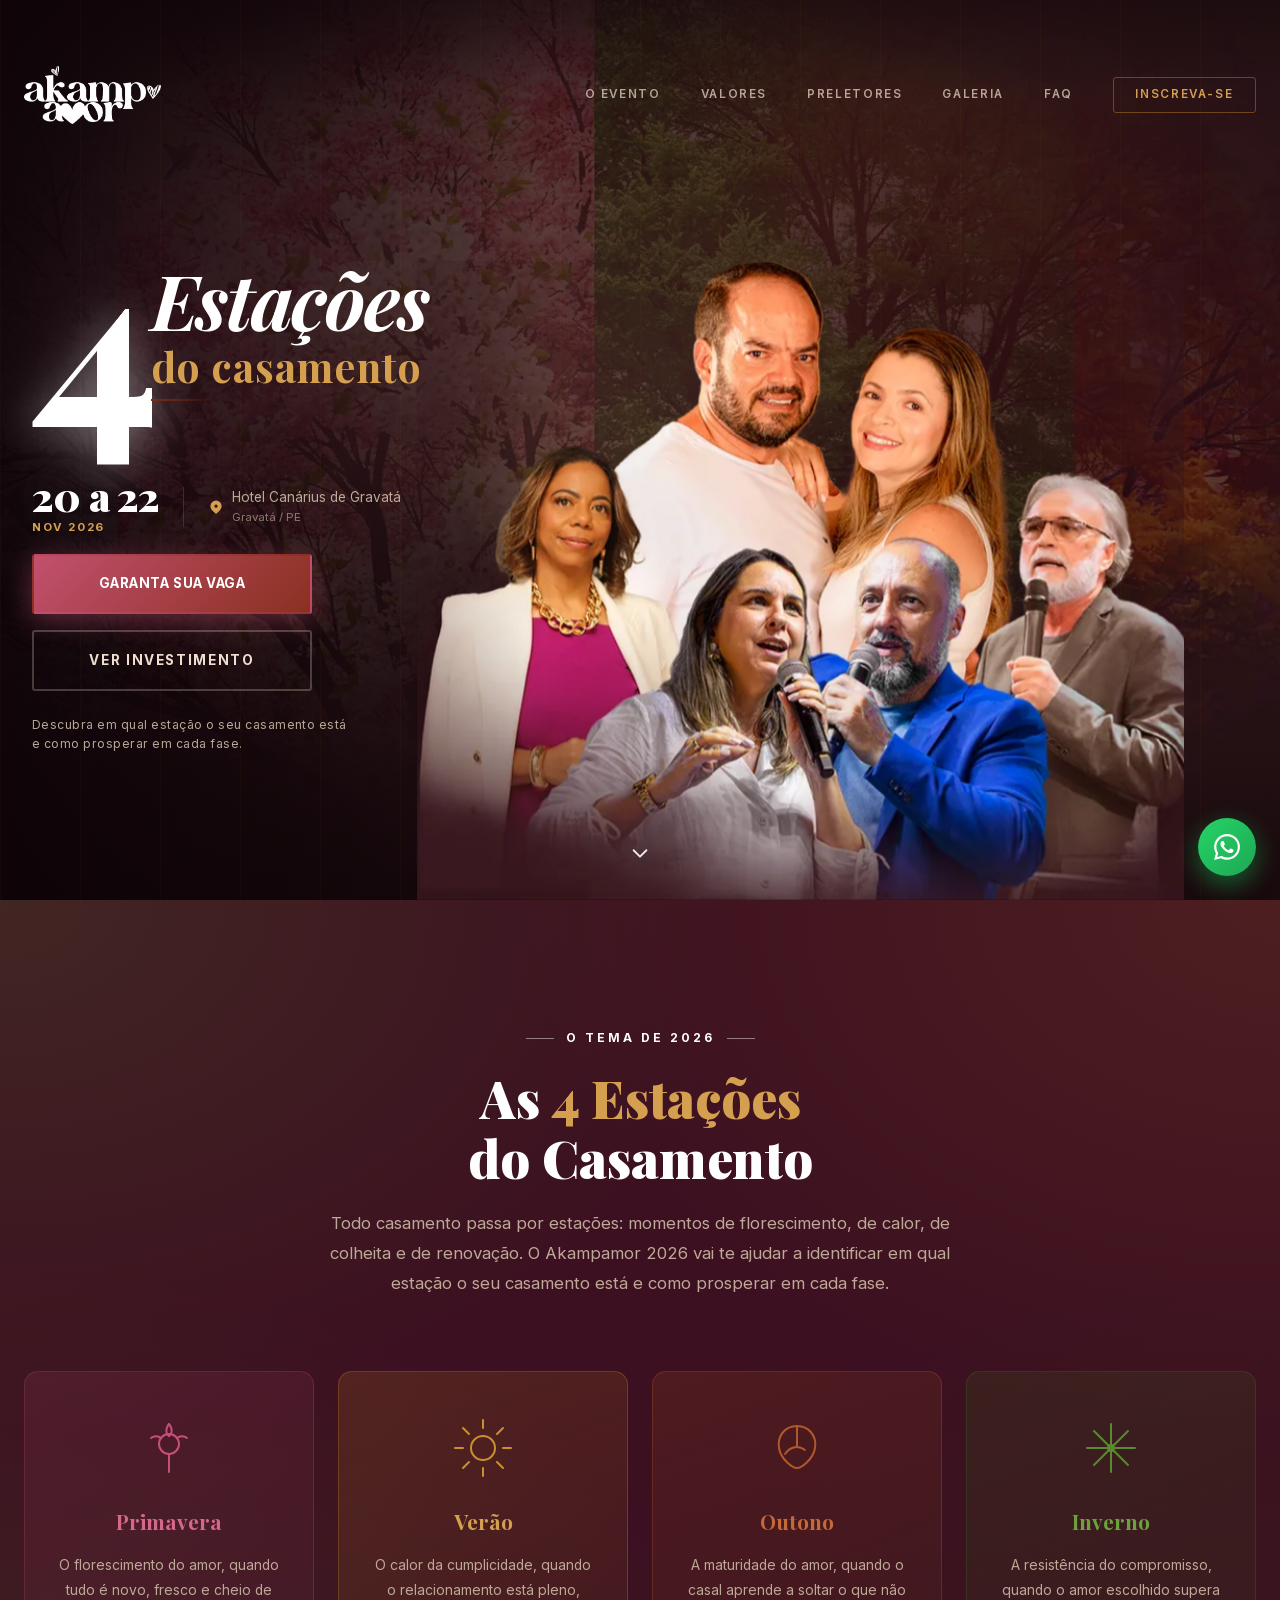
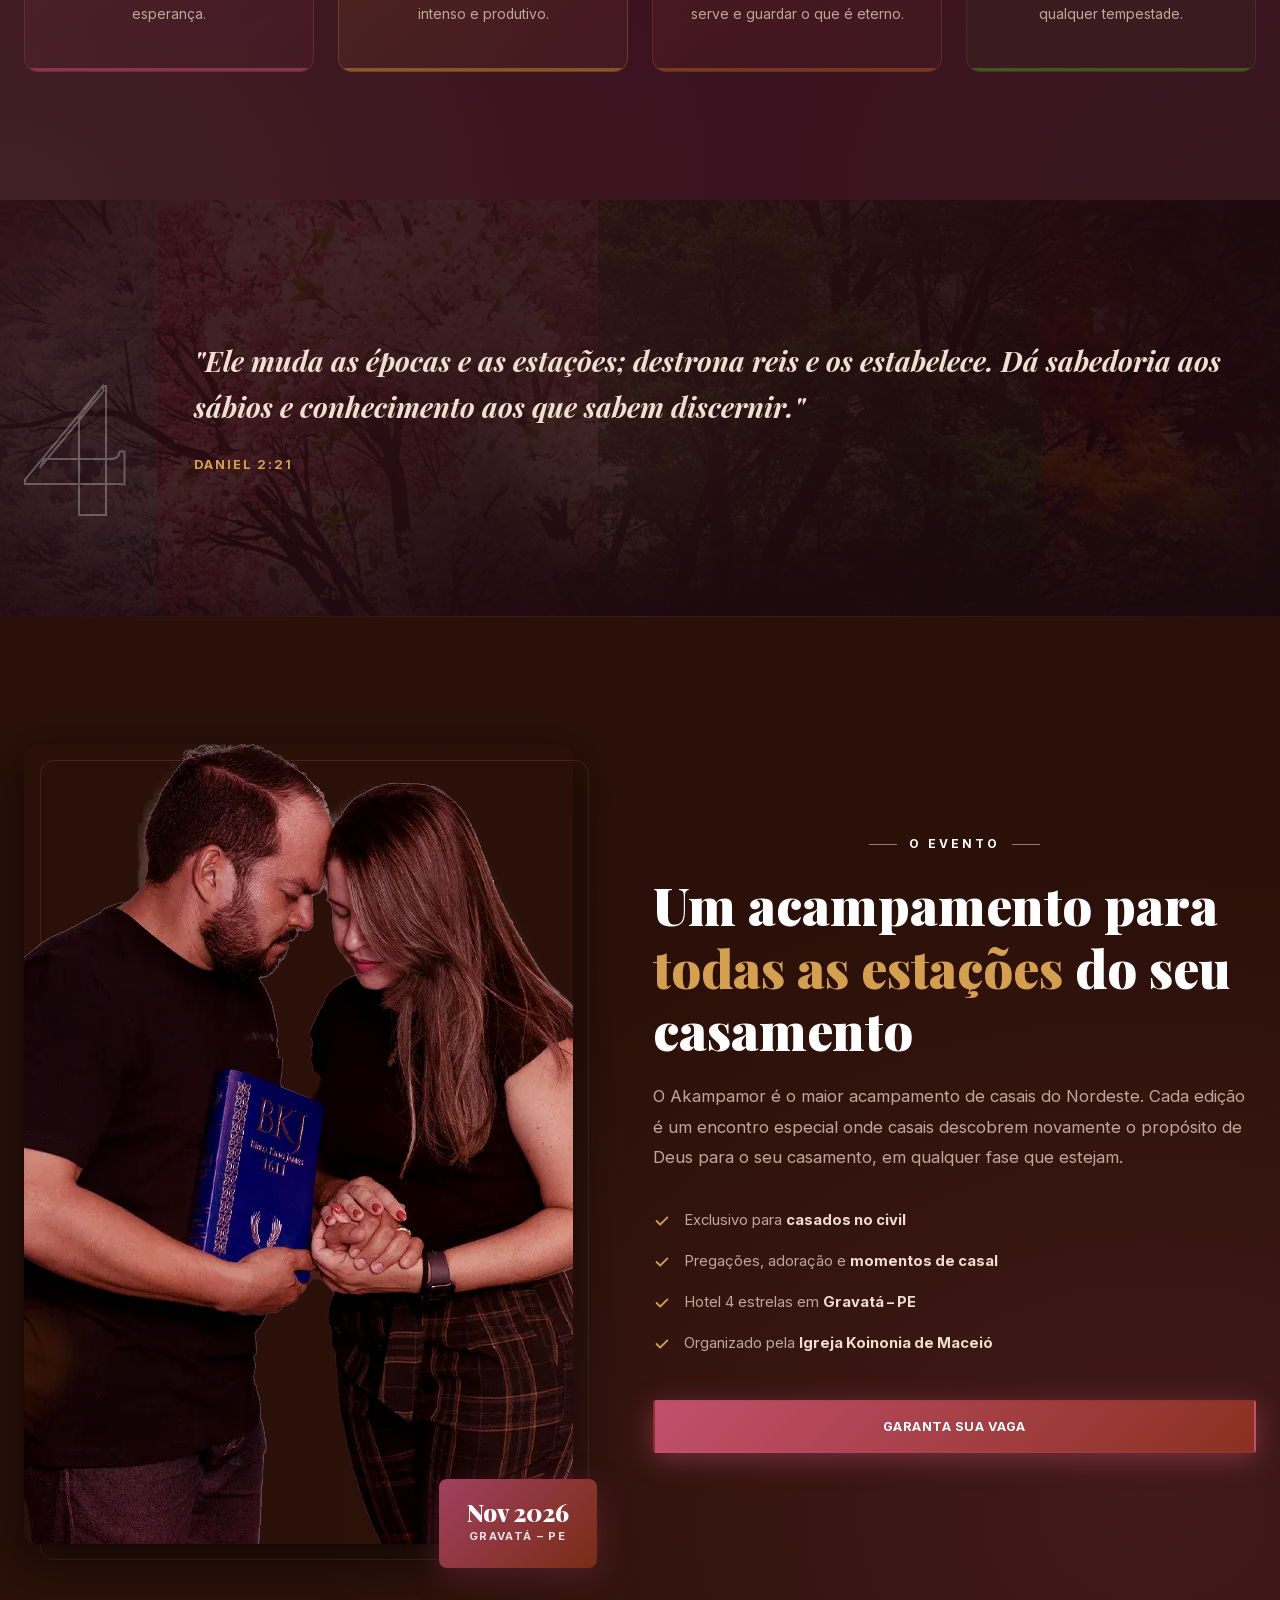
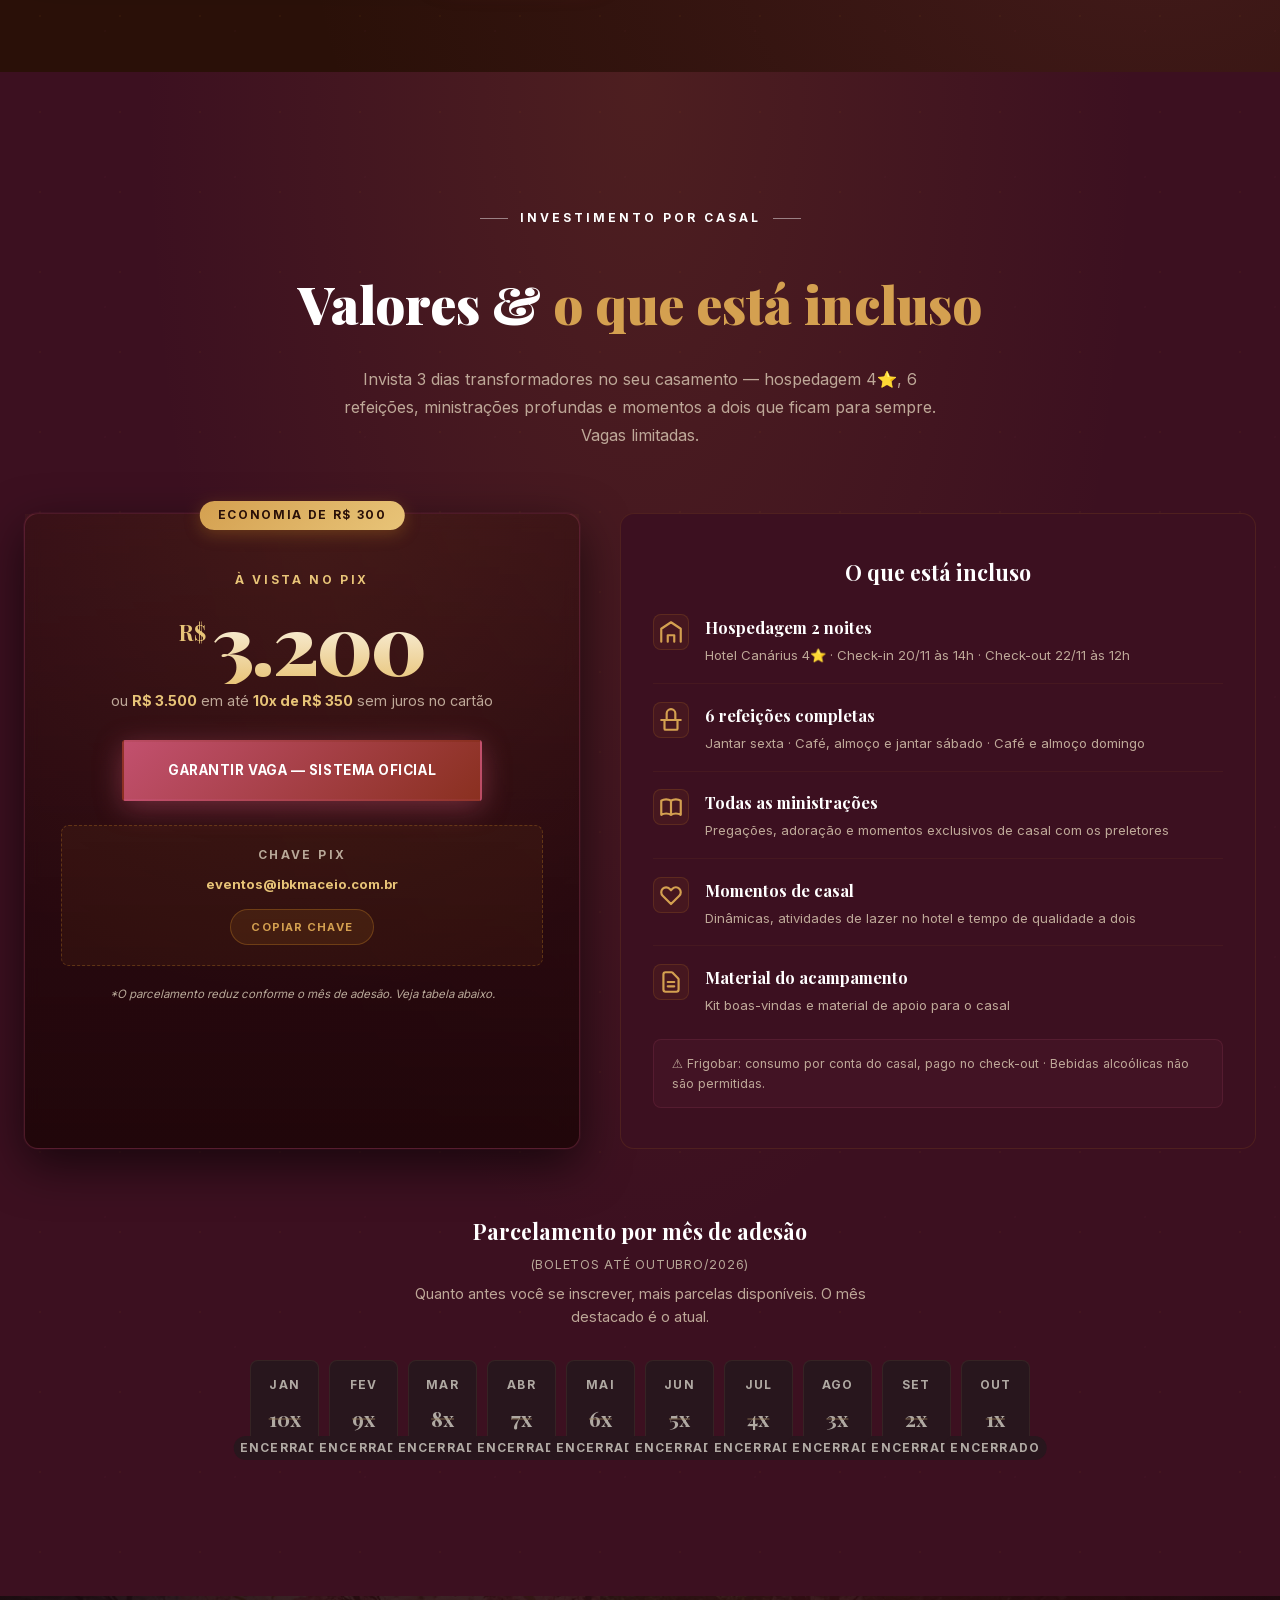
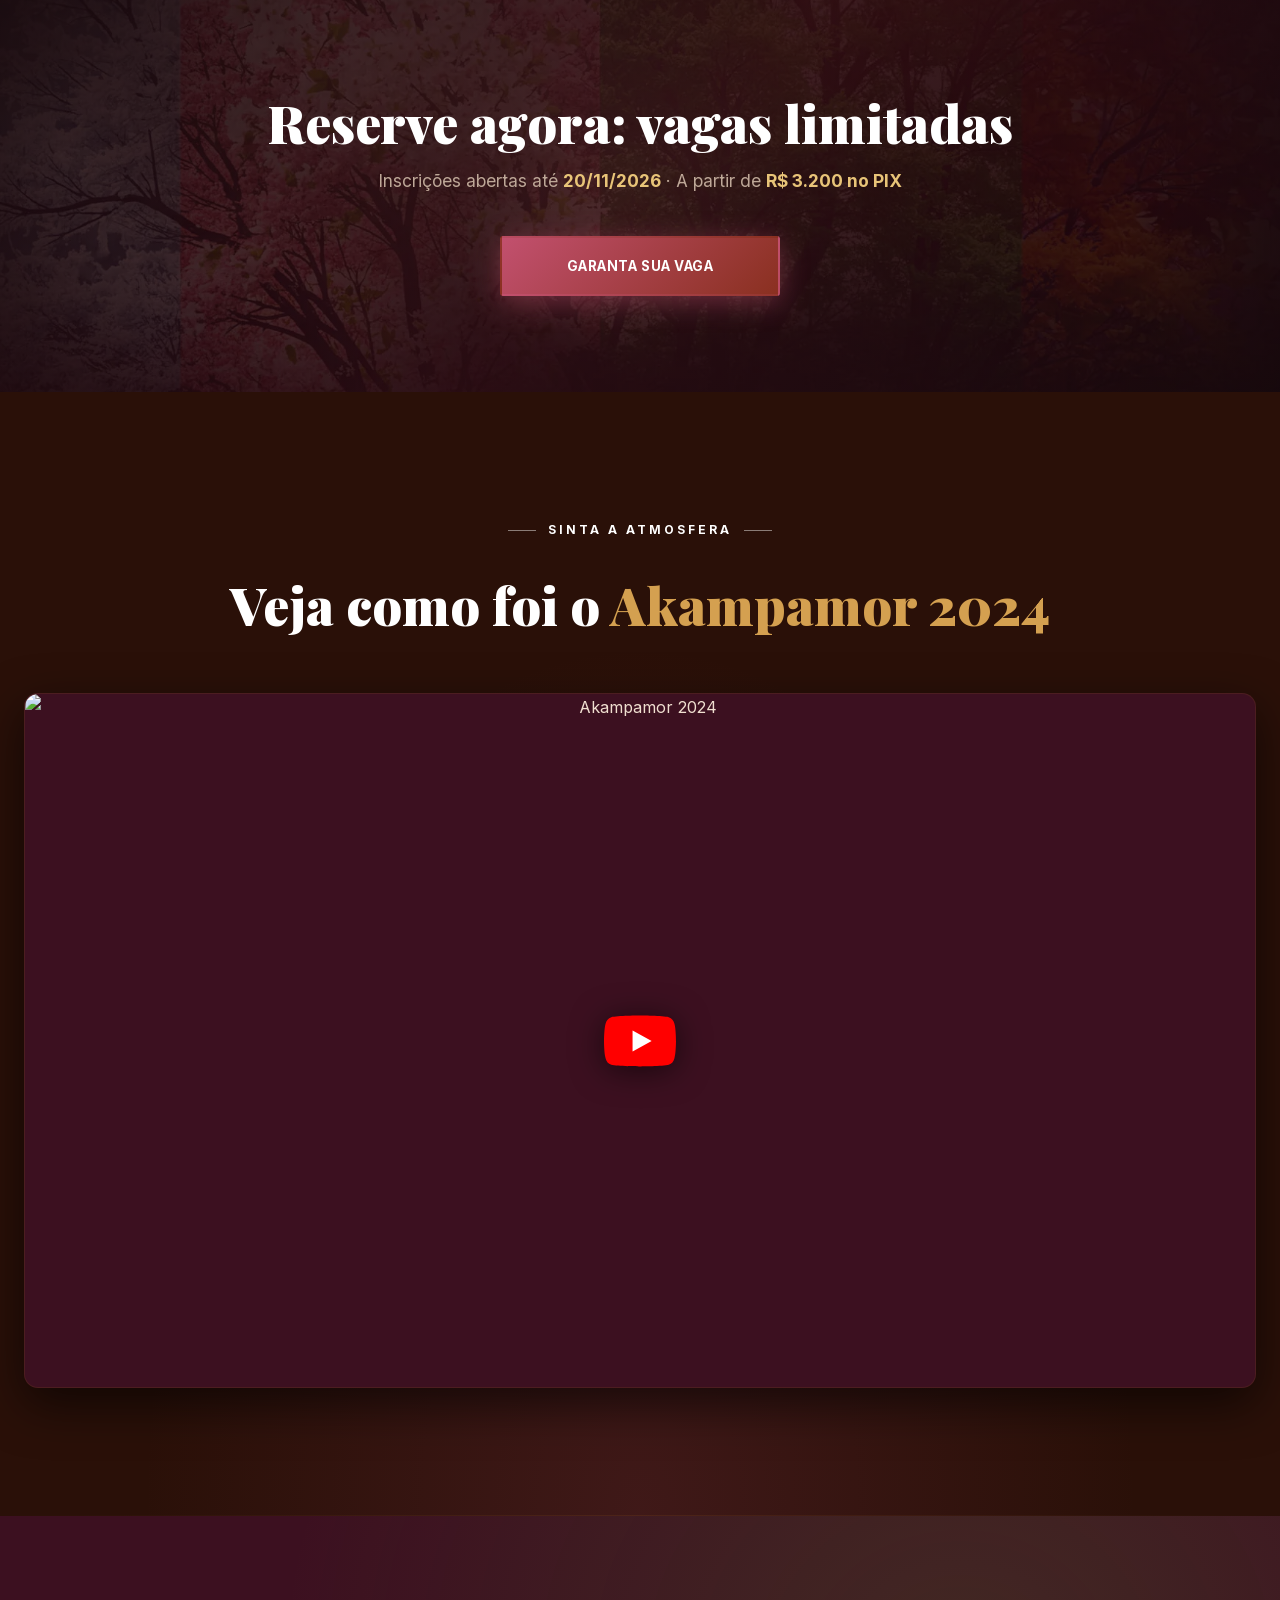
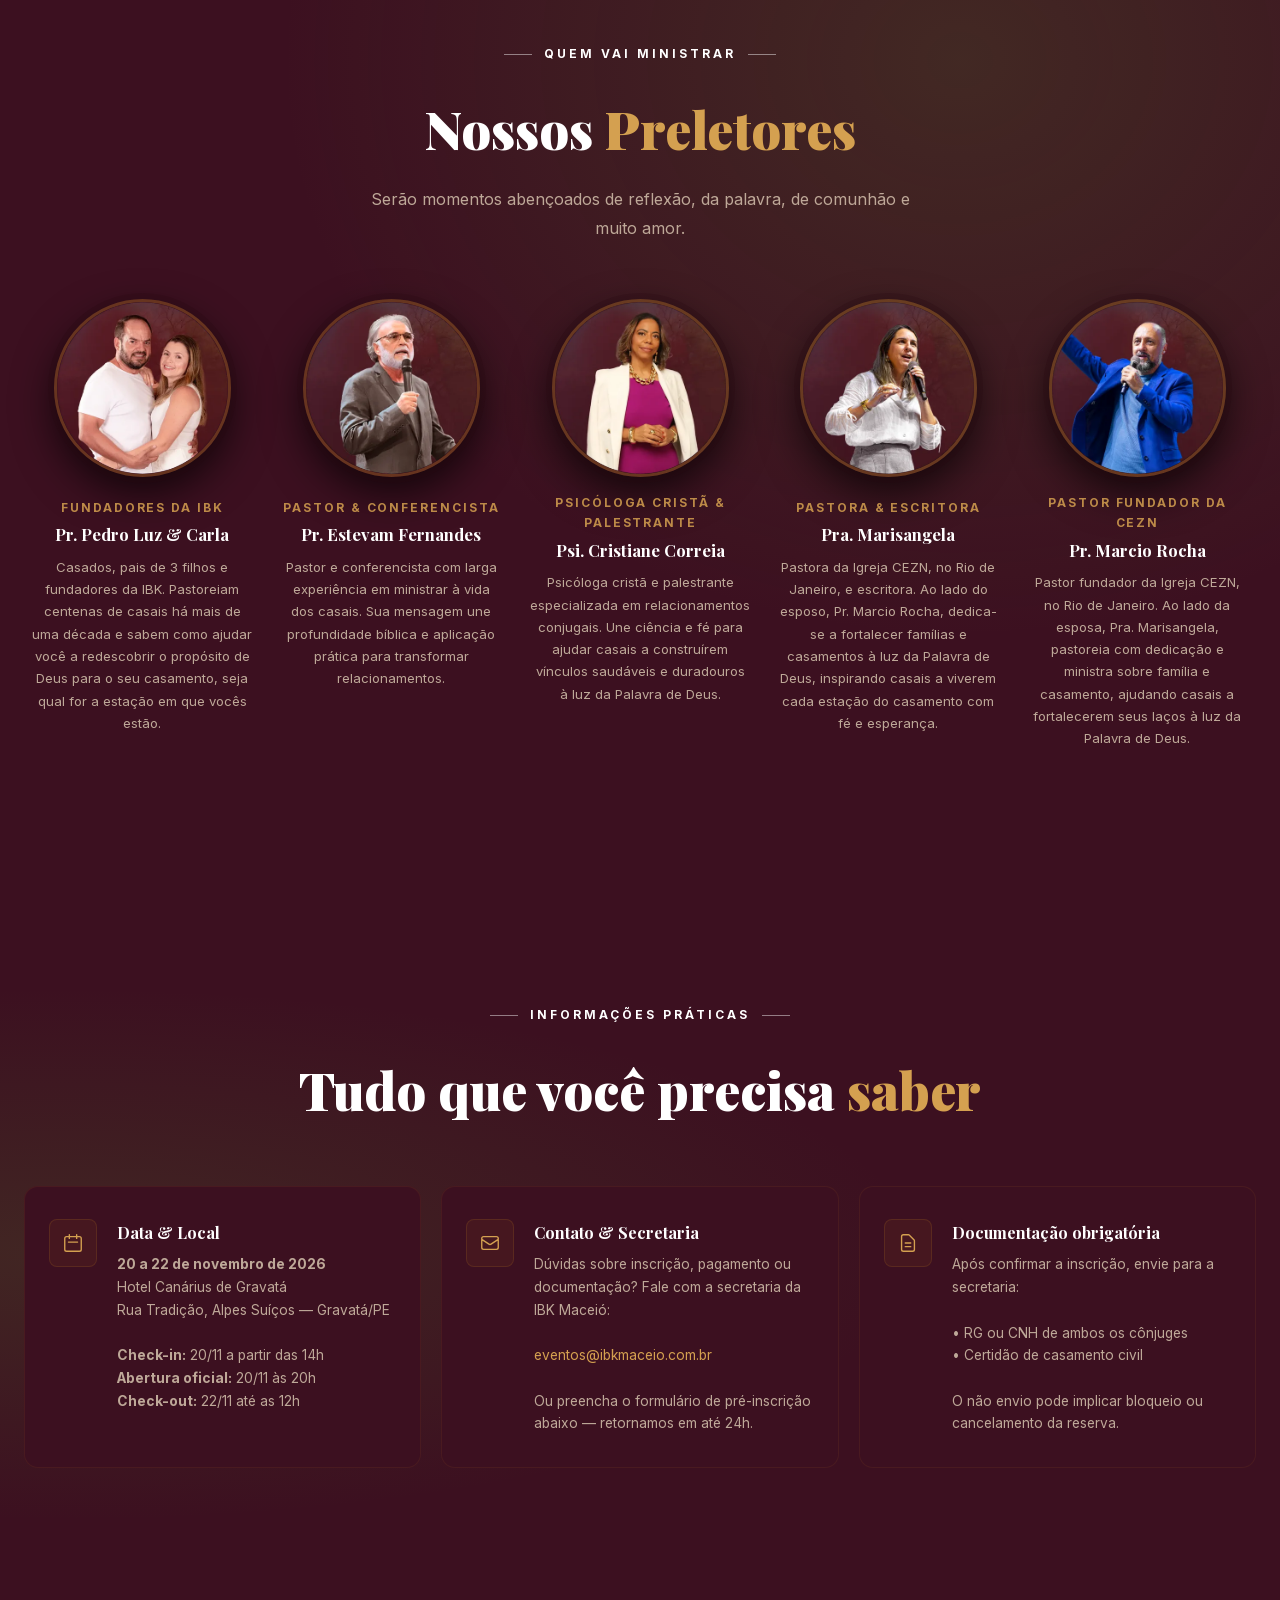
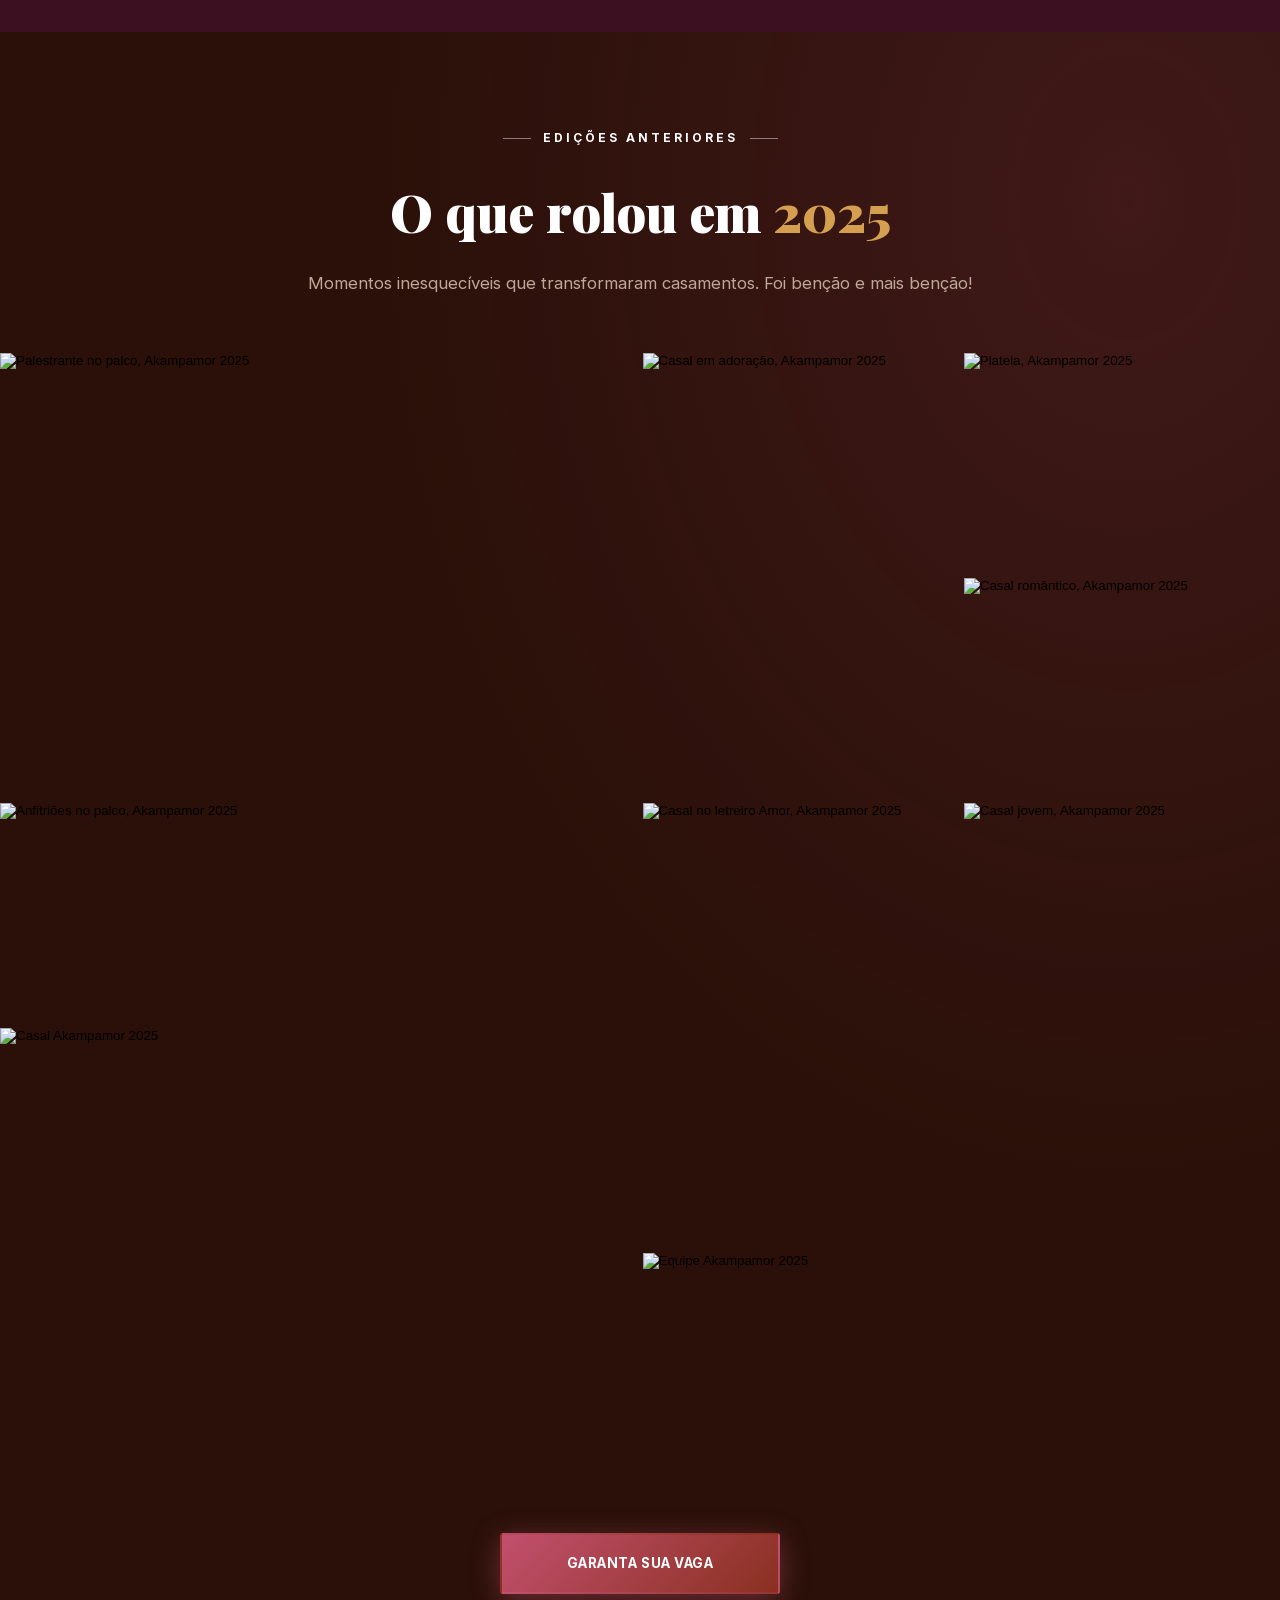
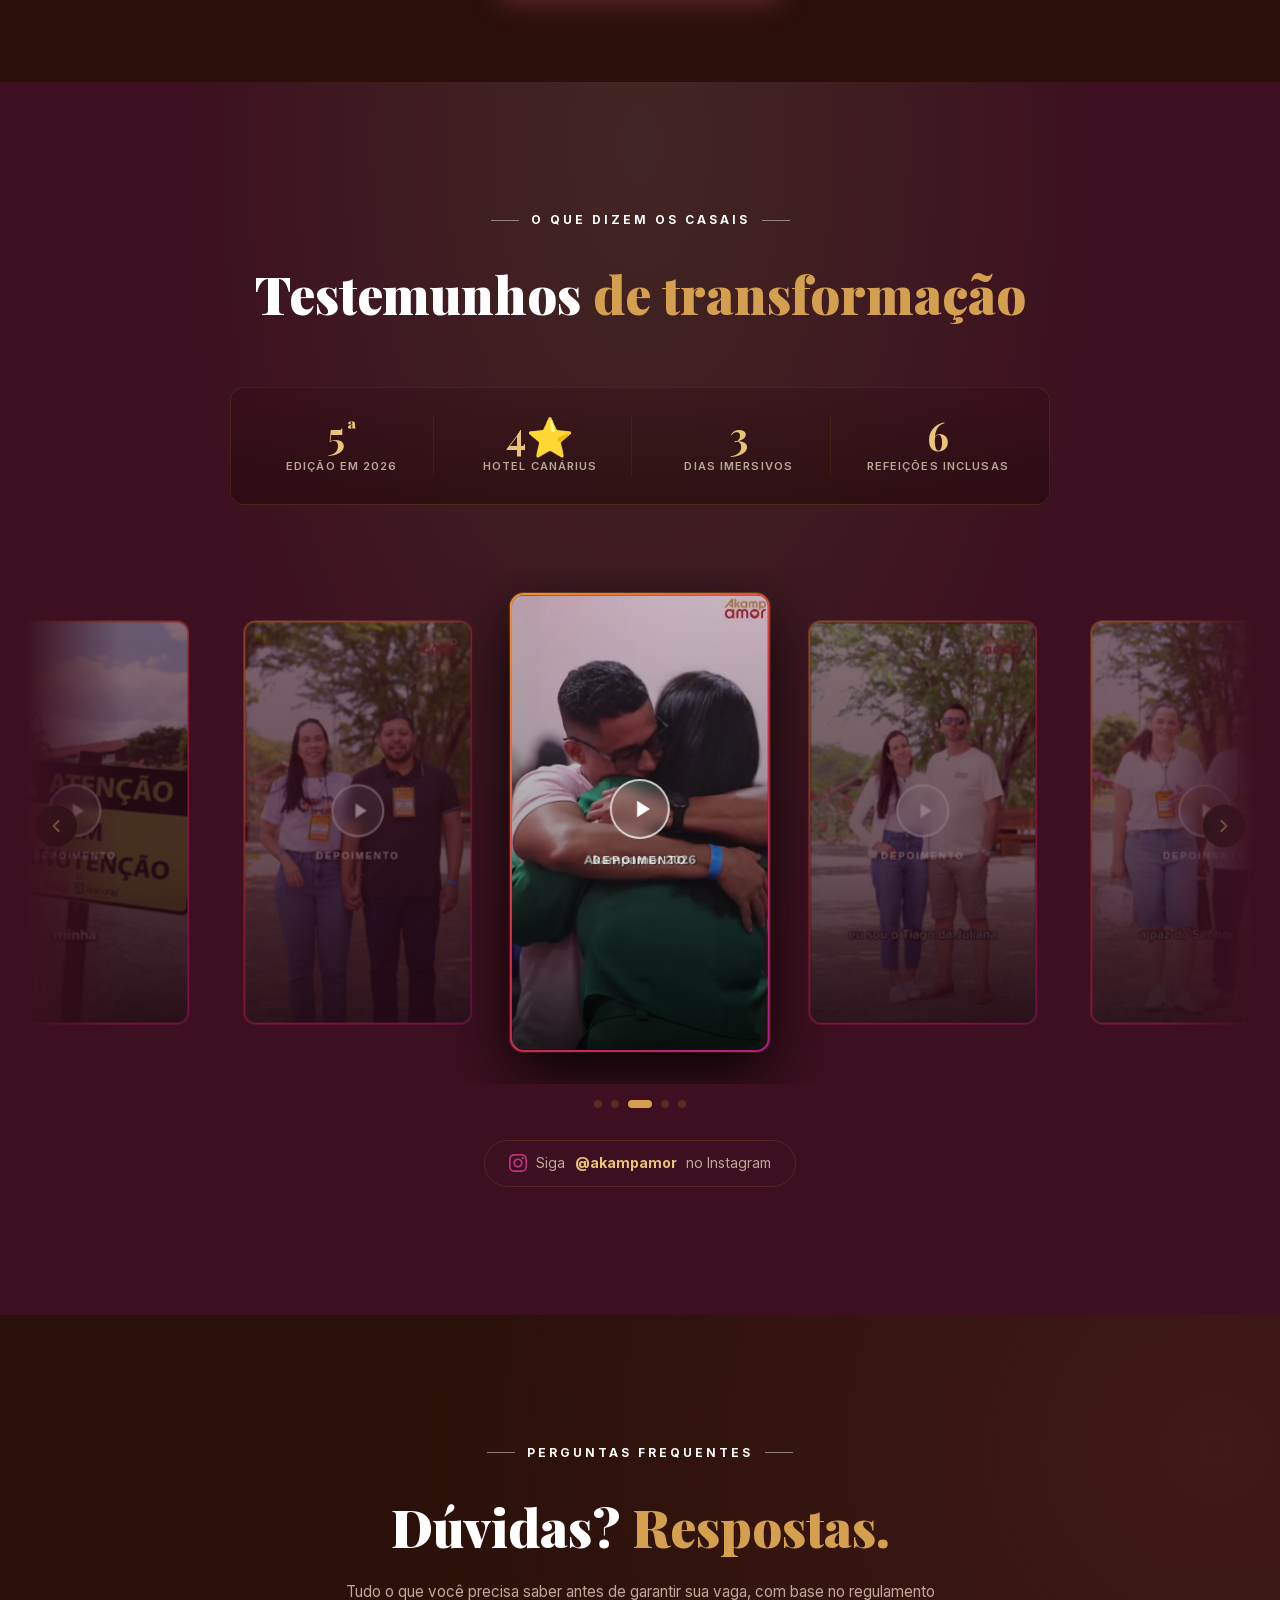
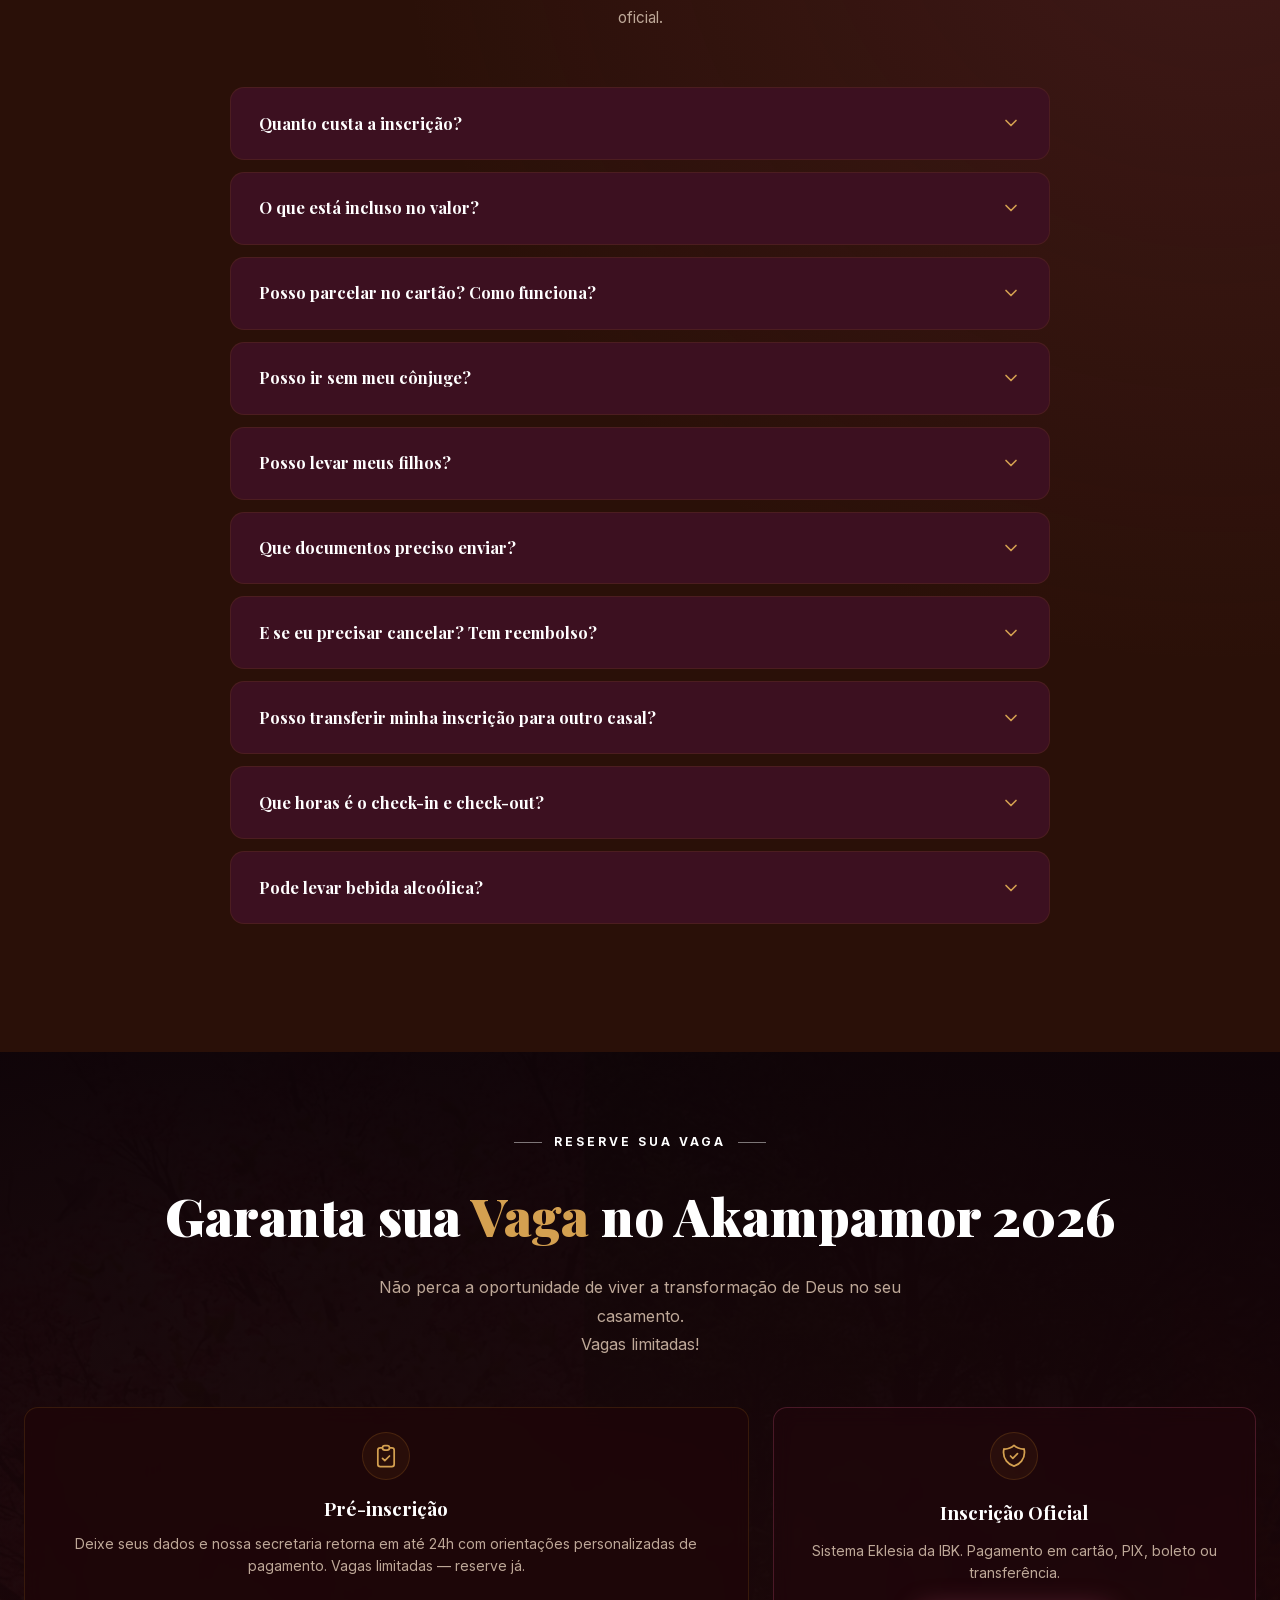
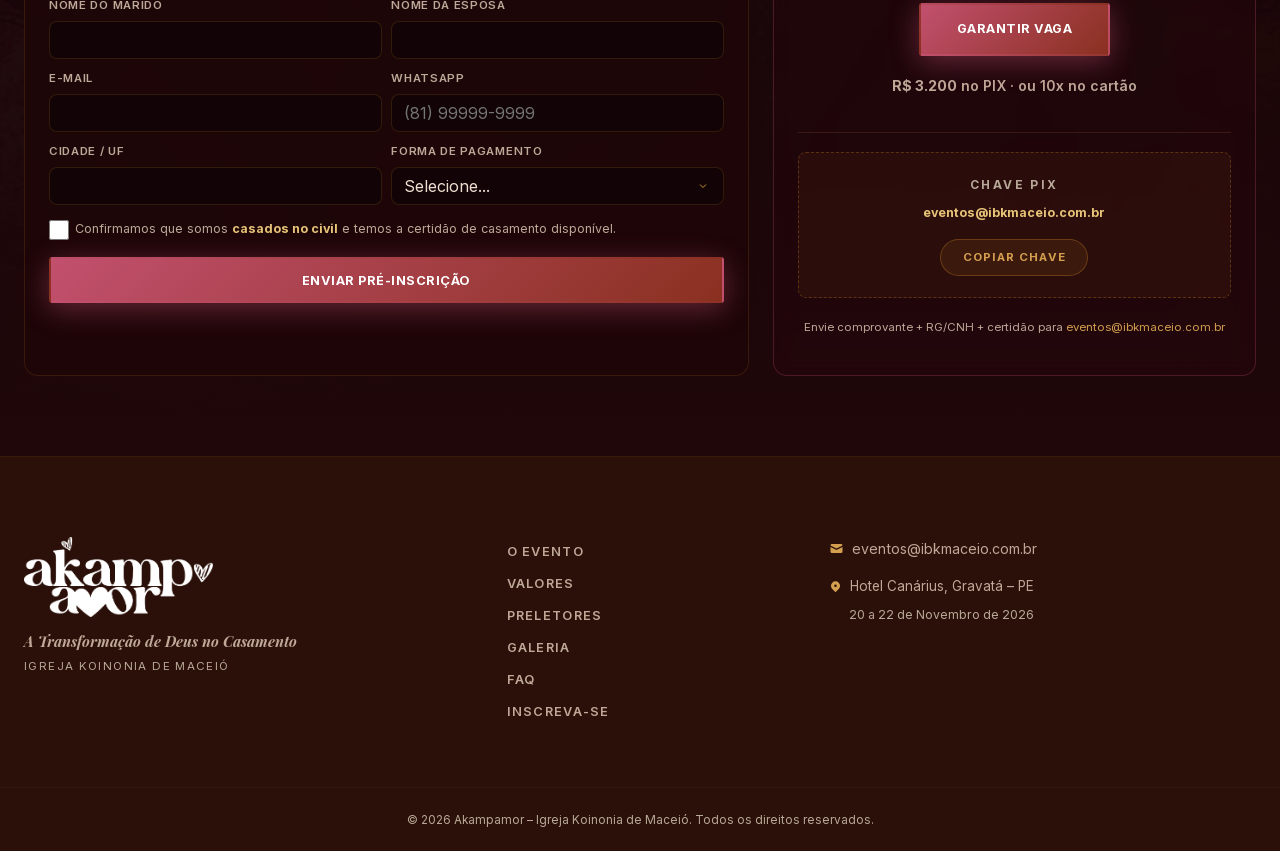
==== commit 32e7897f: "Hero: reduzir um pouco a escala da foto no desktop (1.15 -> 1.05)" ====
--- a/index.html
+++ b/index.html
@@ -561,7 +561,7 @@
   align-items: flex-end;
   justify-content: flex-start;
   position: relative;
-  transform: scale(1.15);
+  transform: scale(1.05);
   transform-origin: bottom left;
 }
 
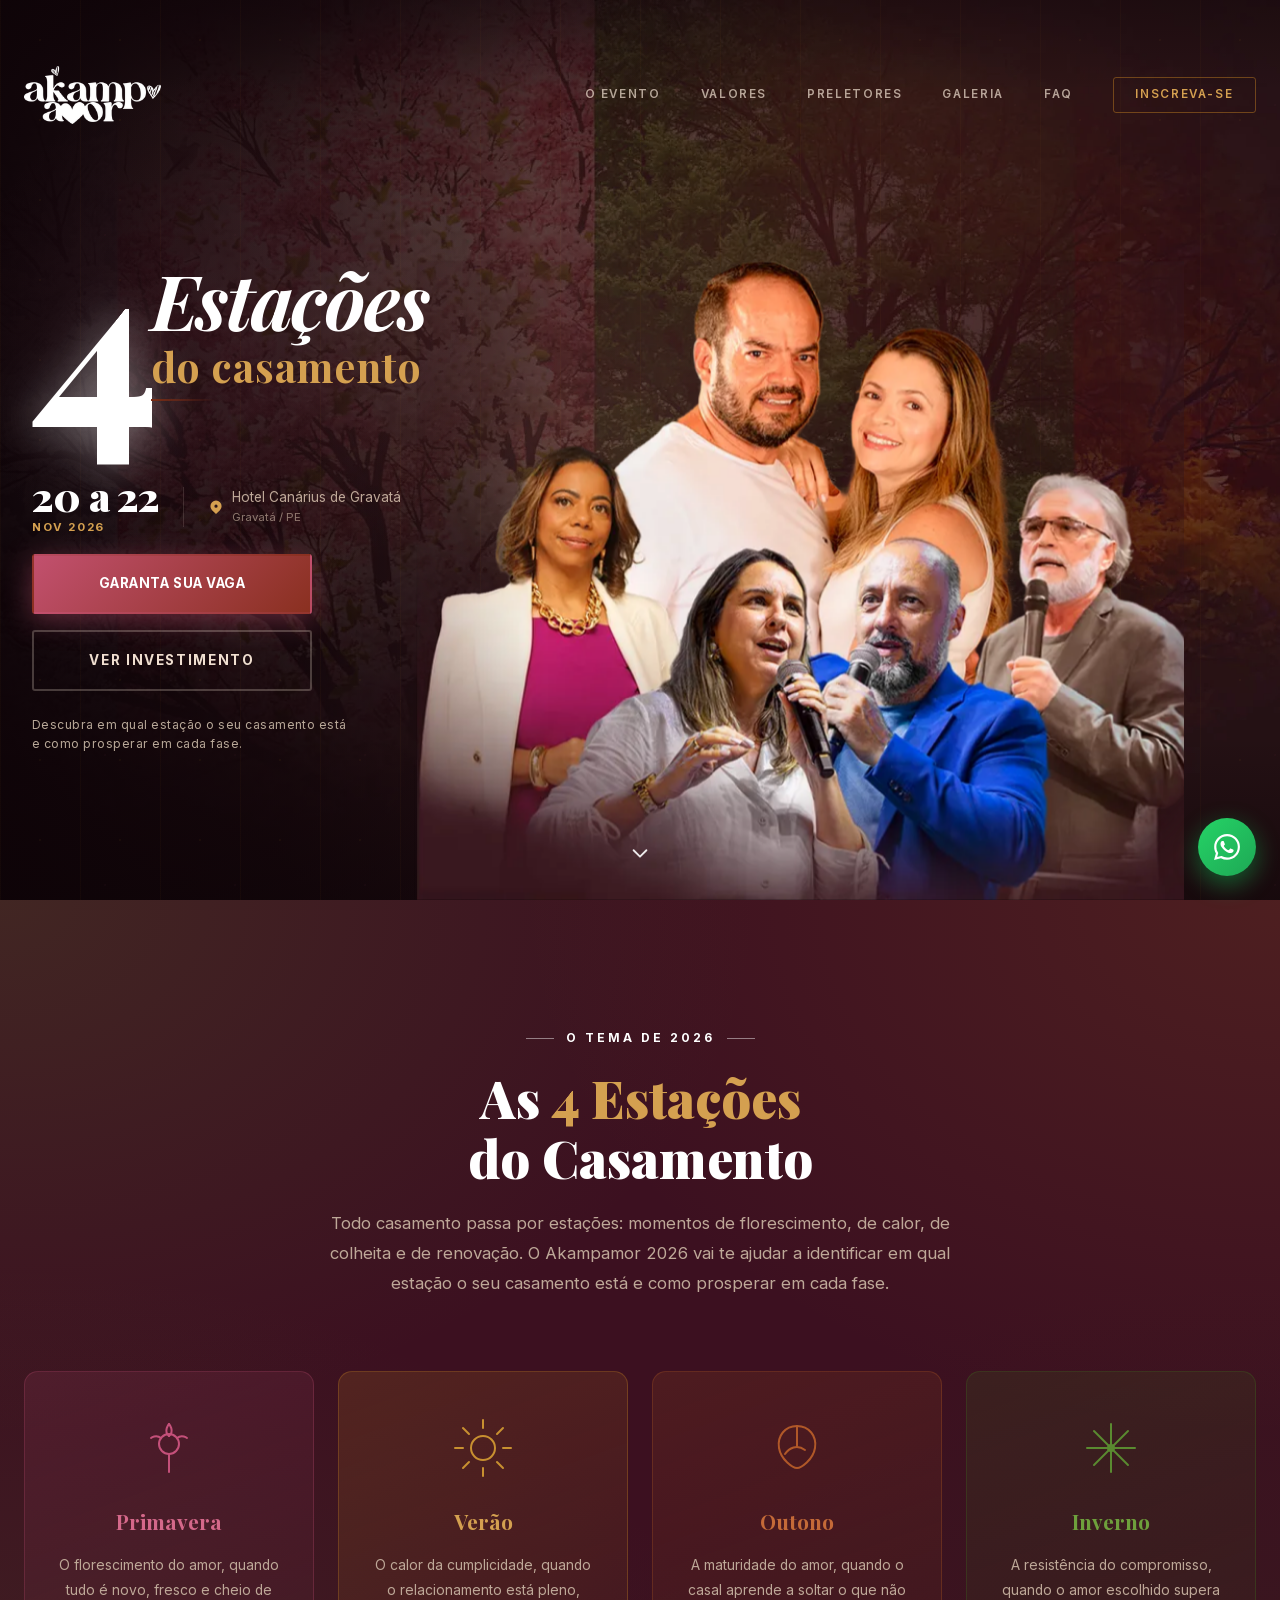
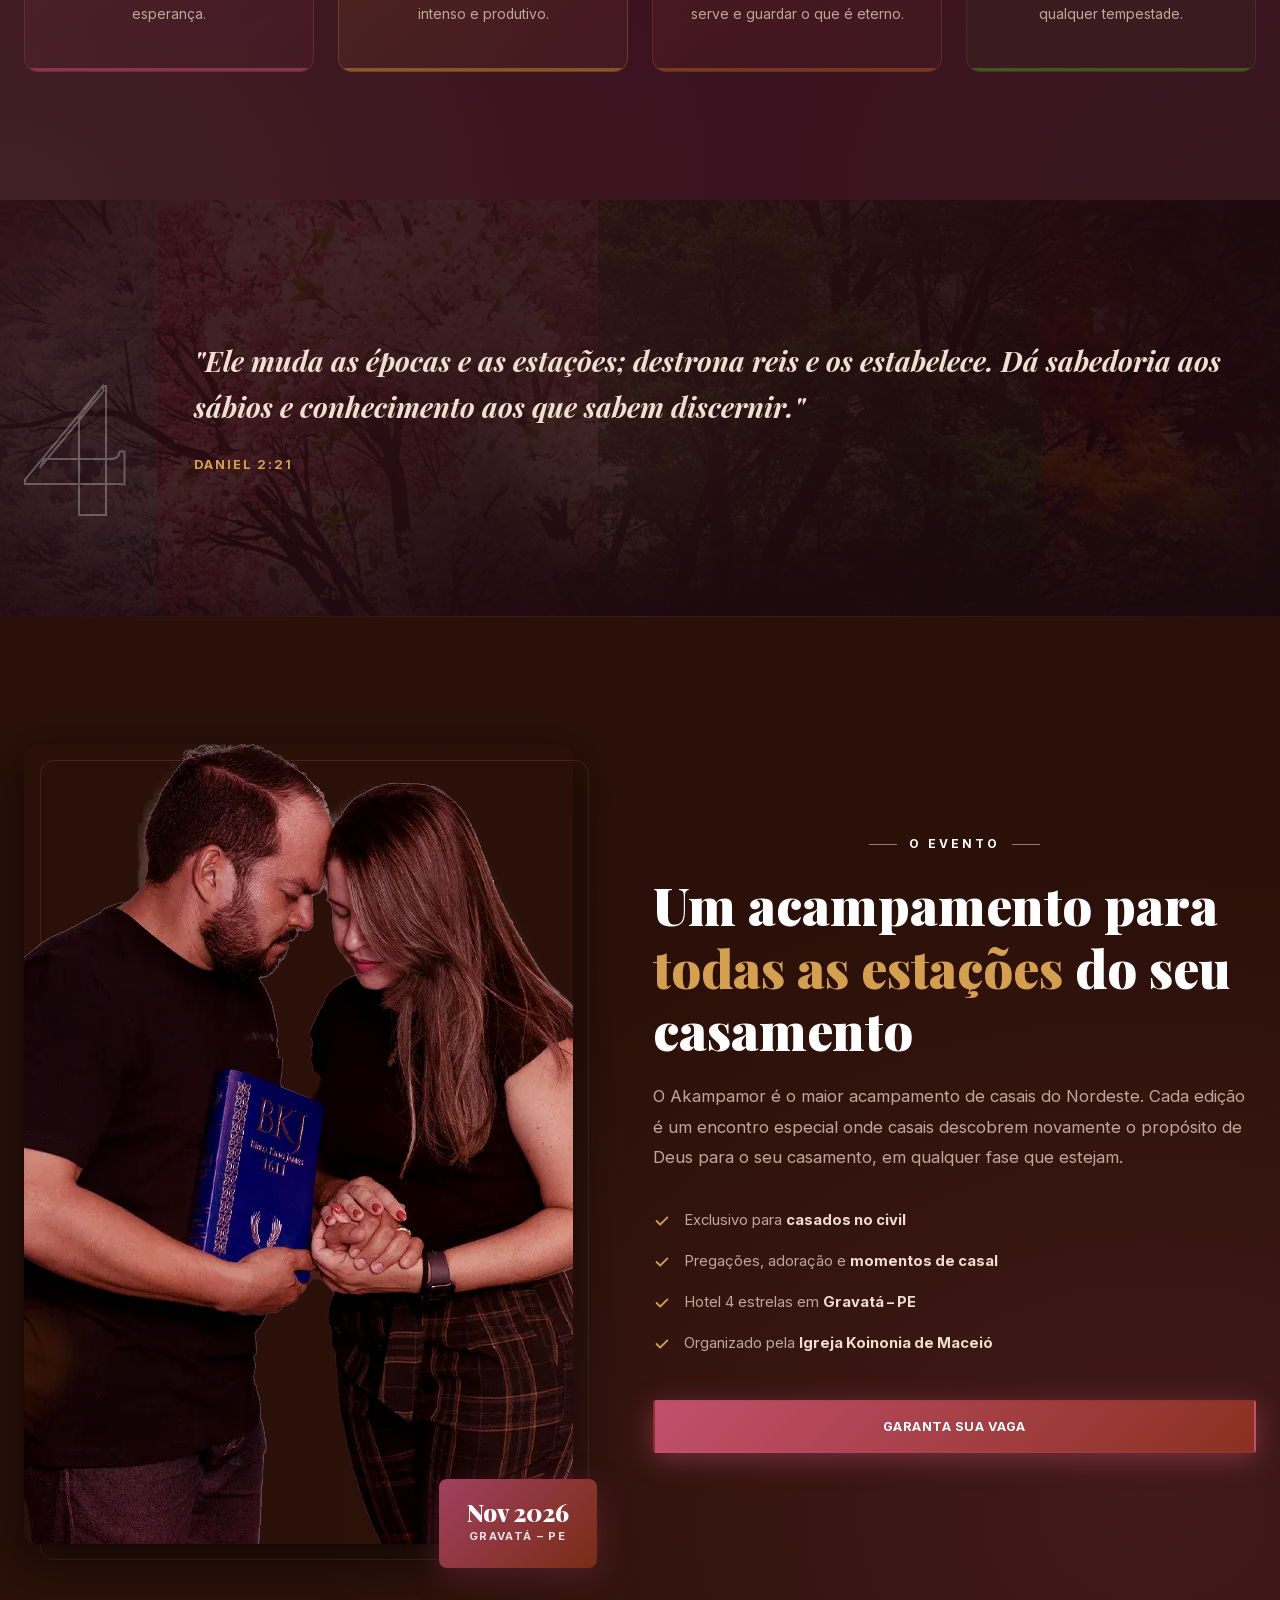
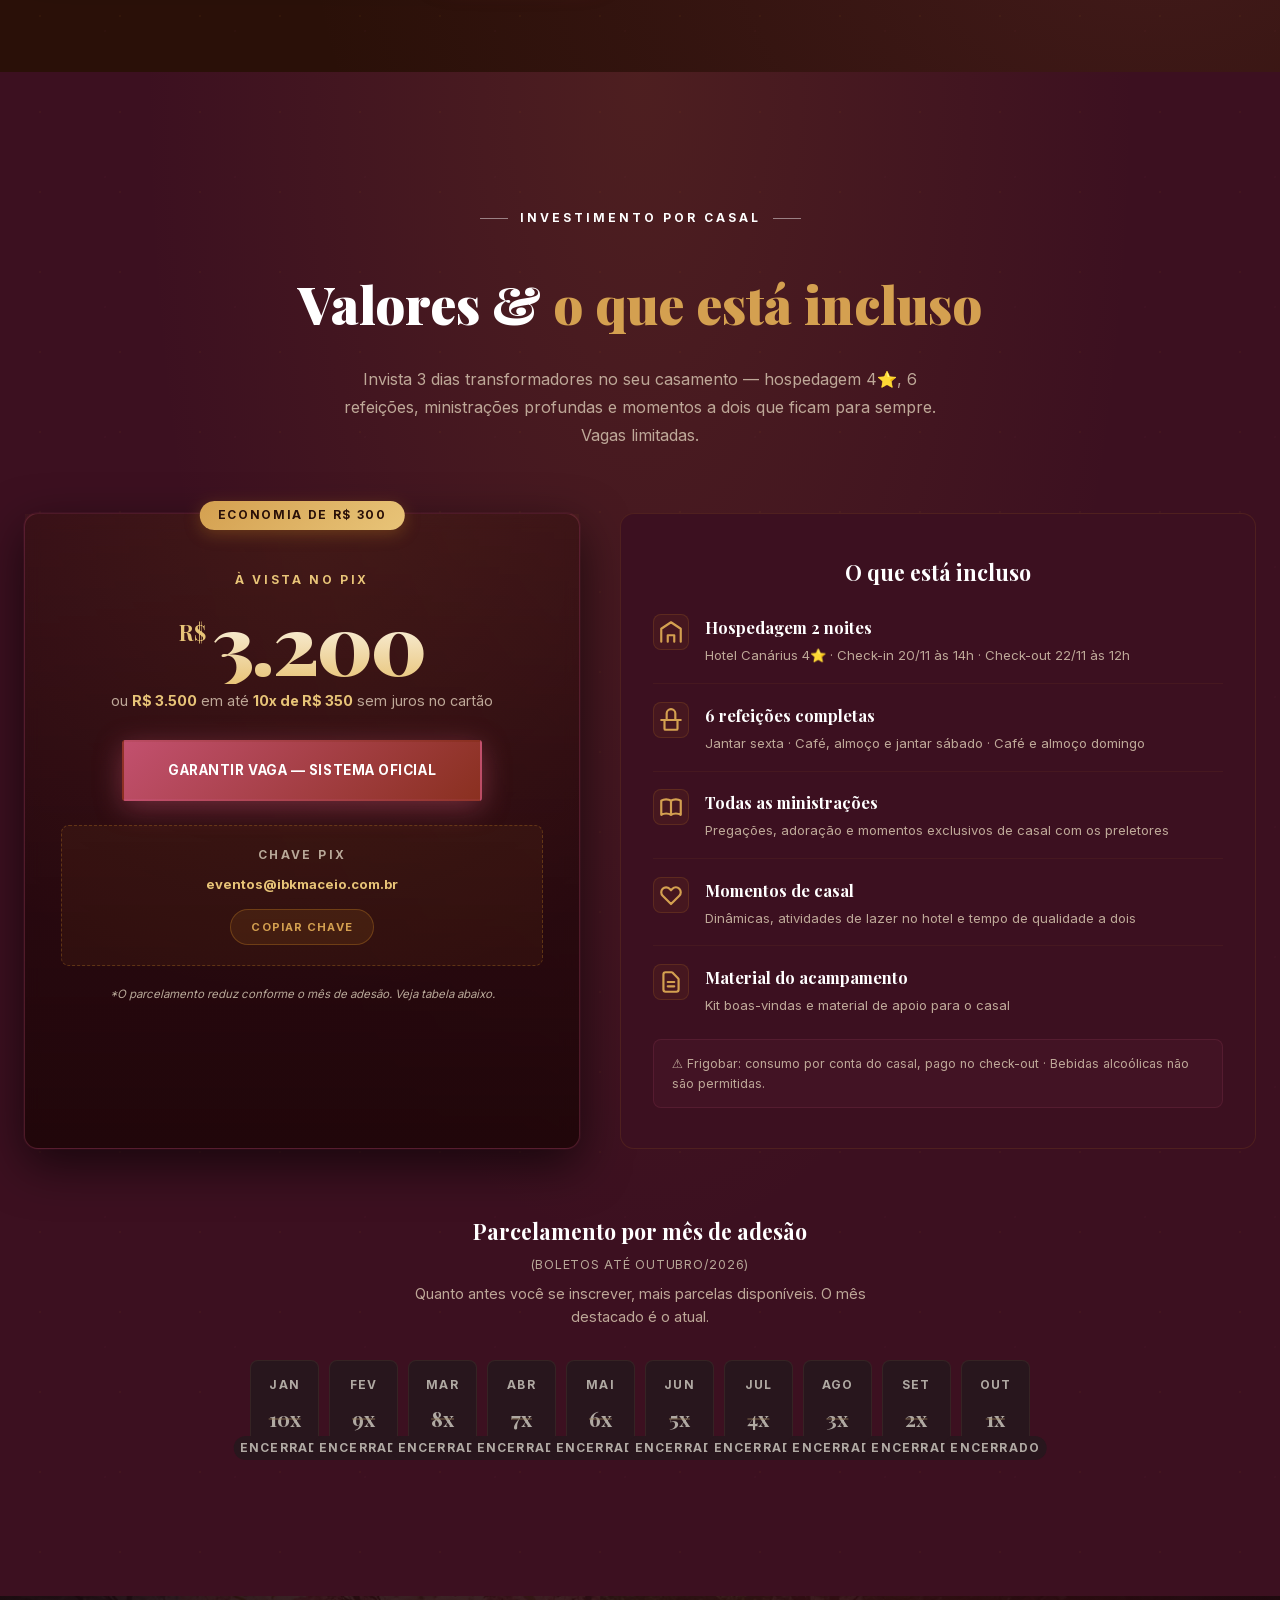
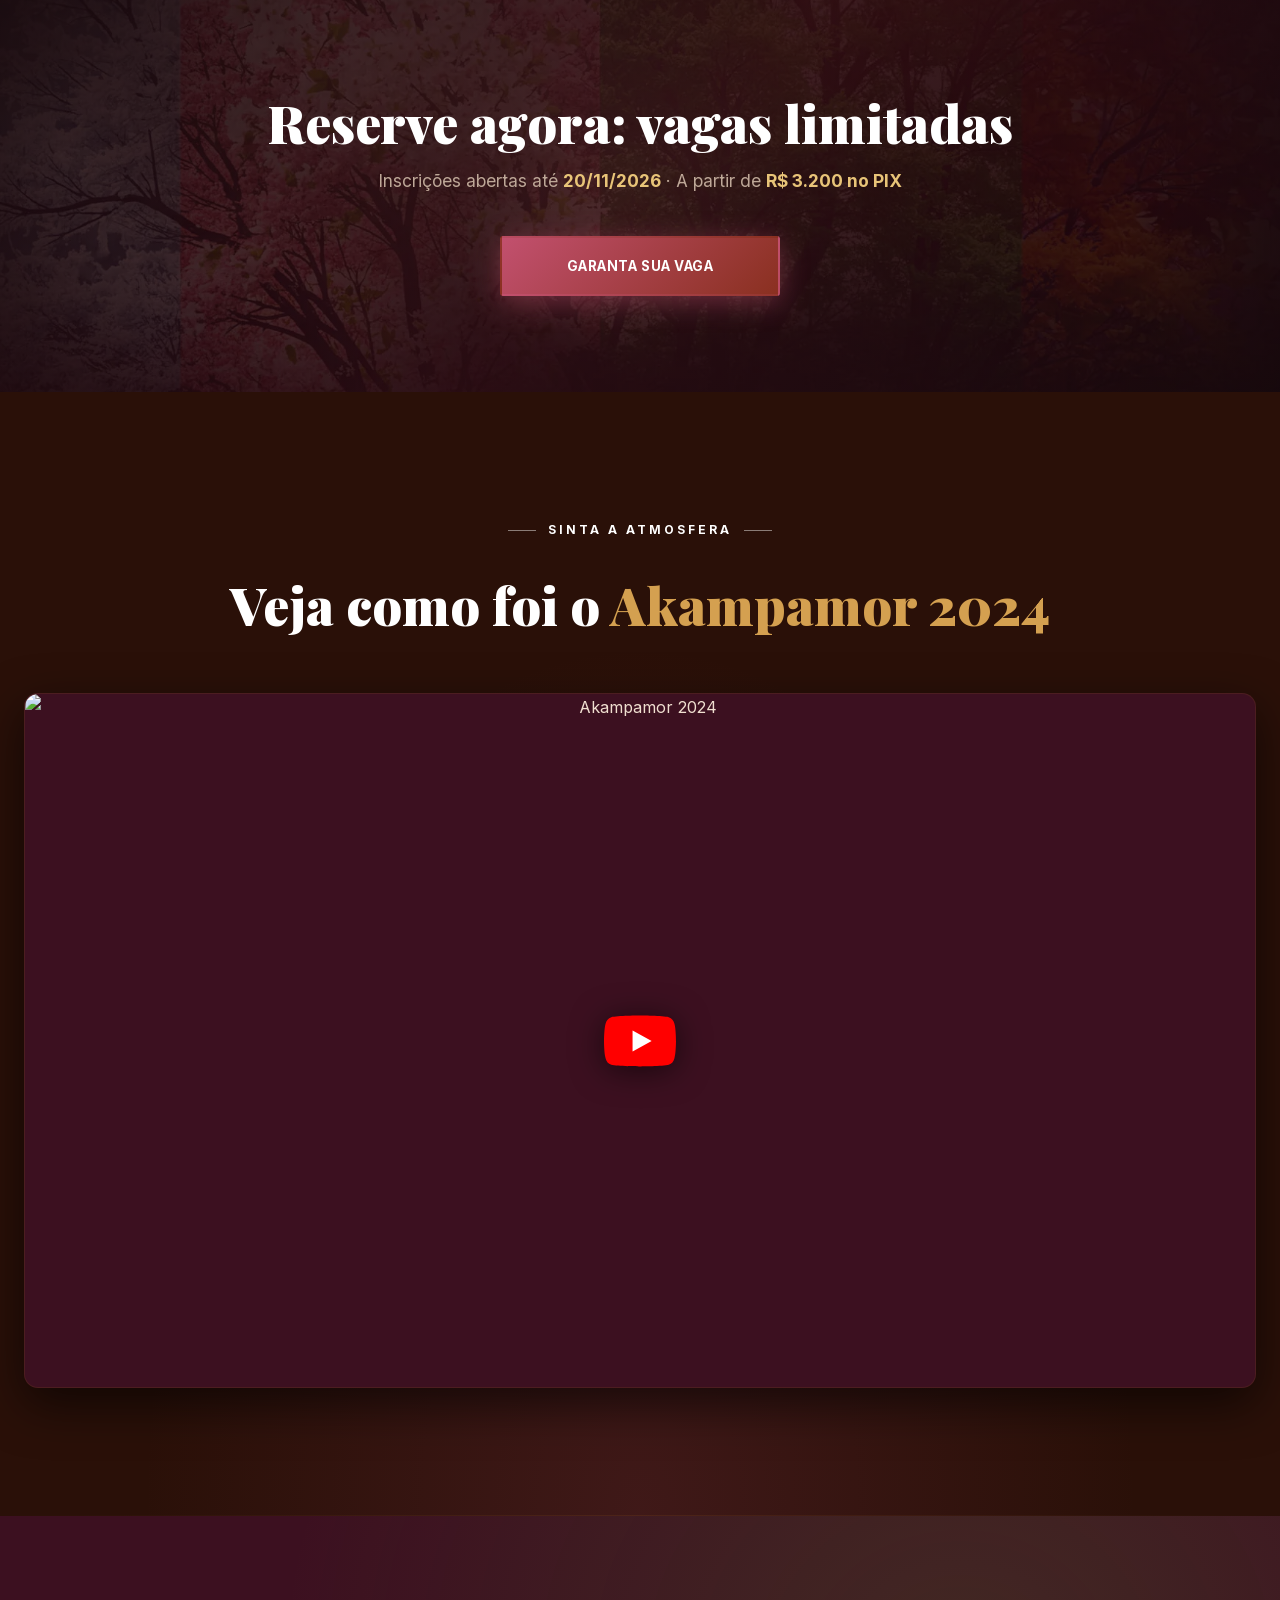
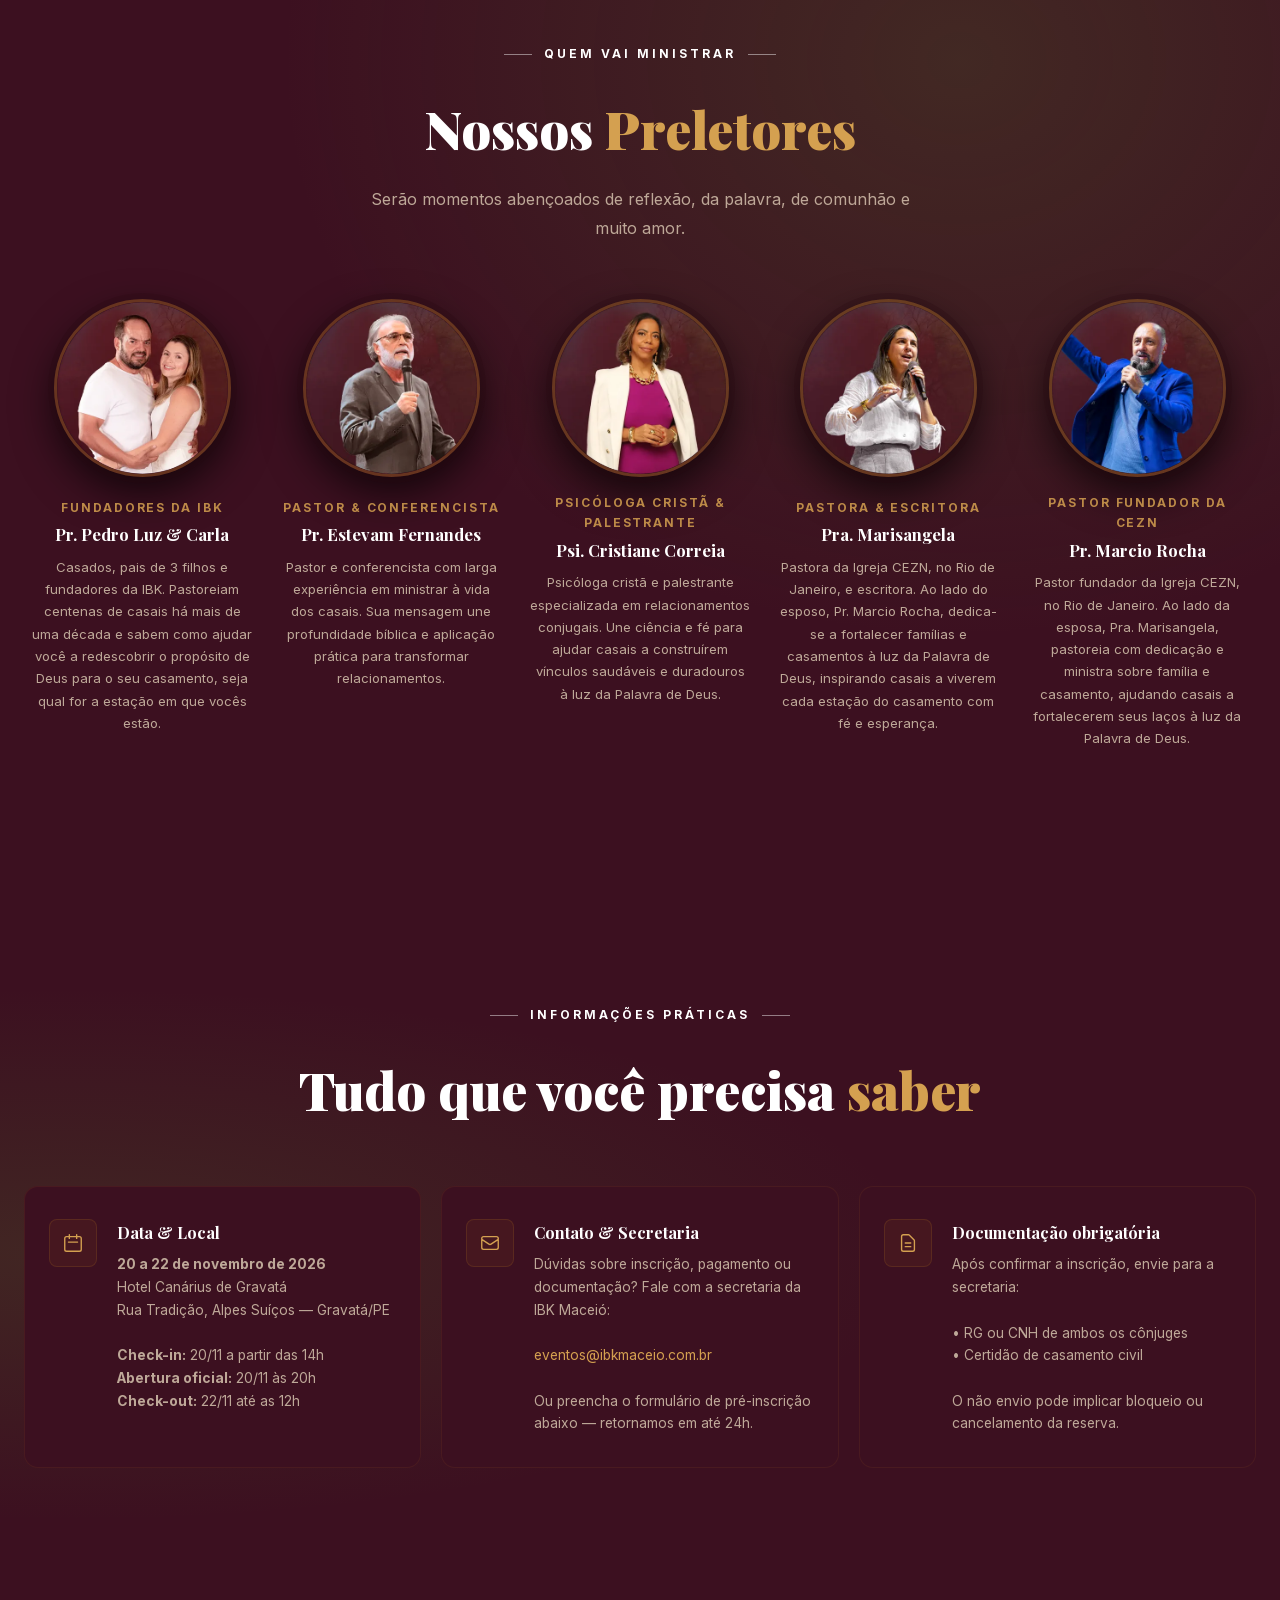
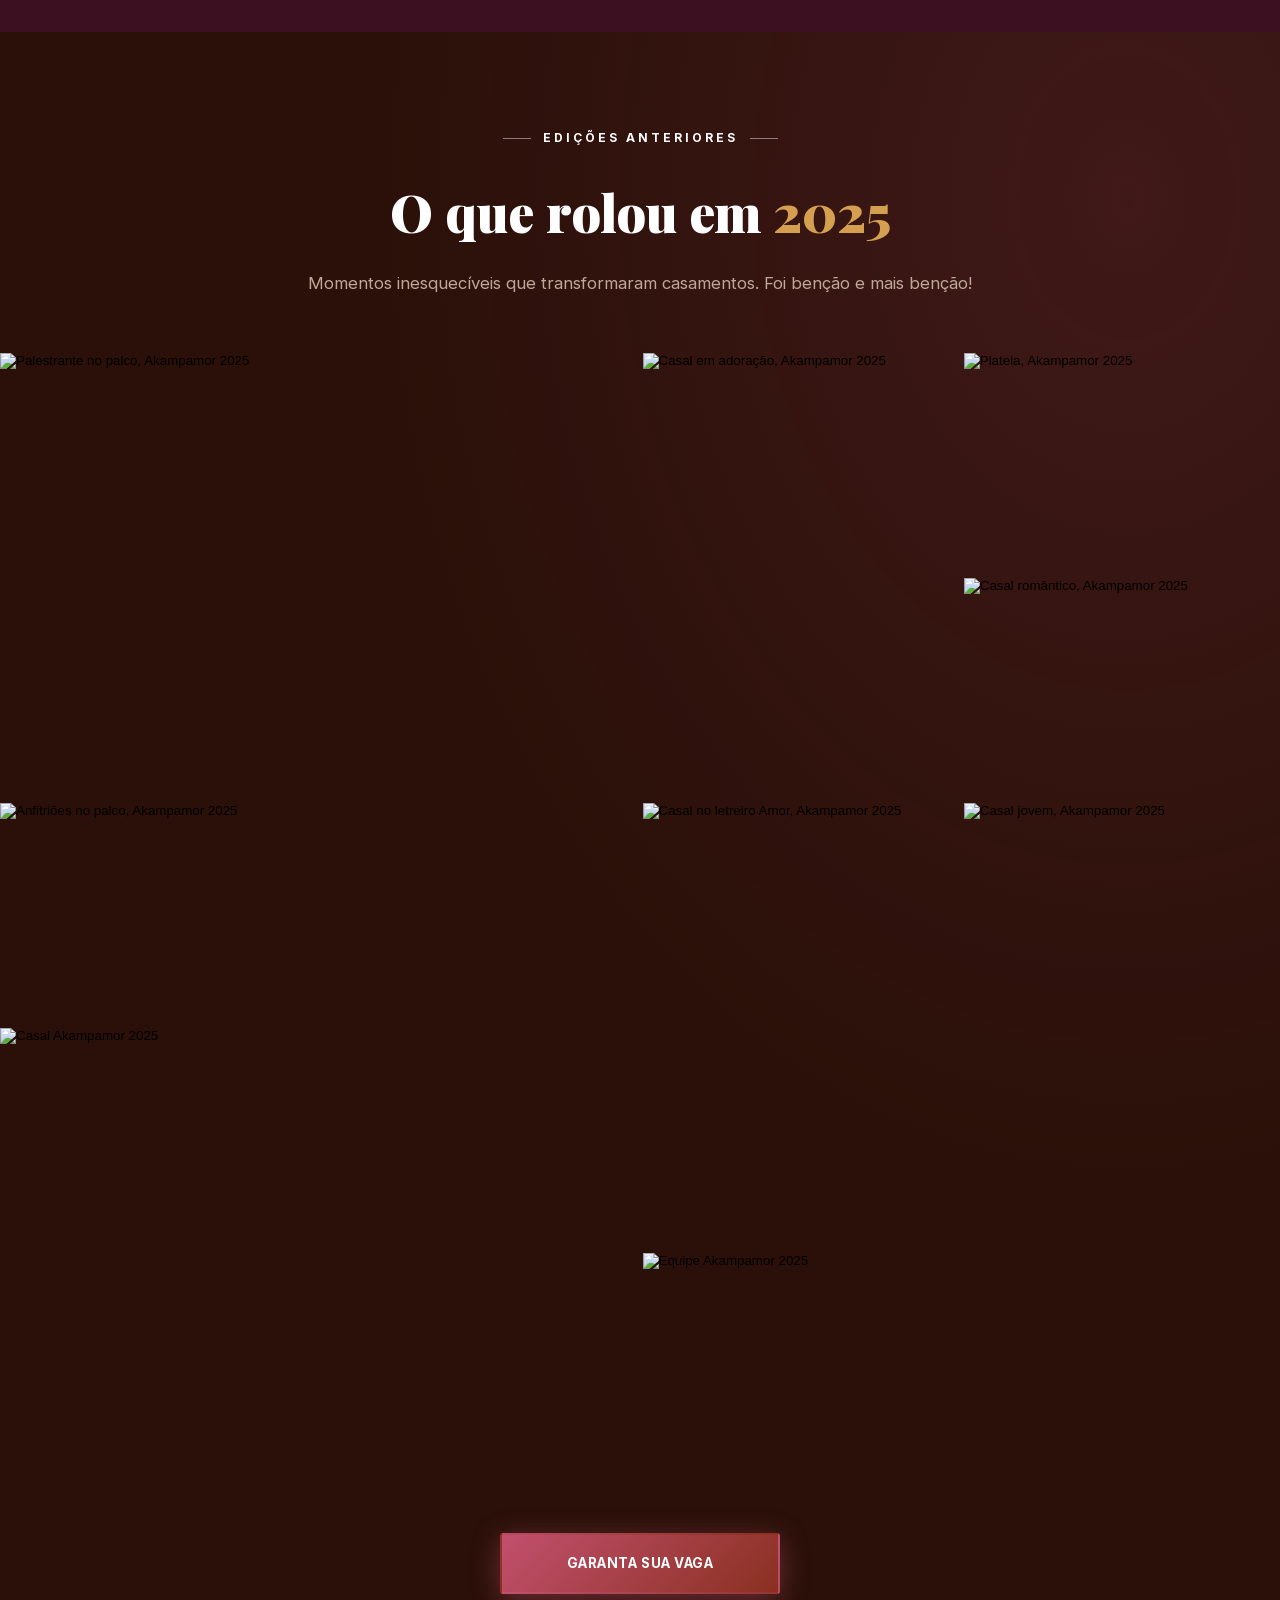
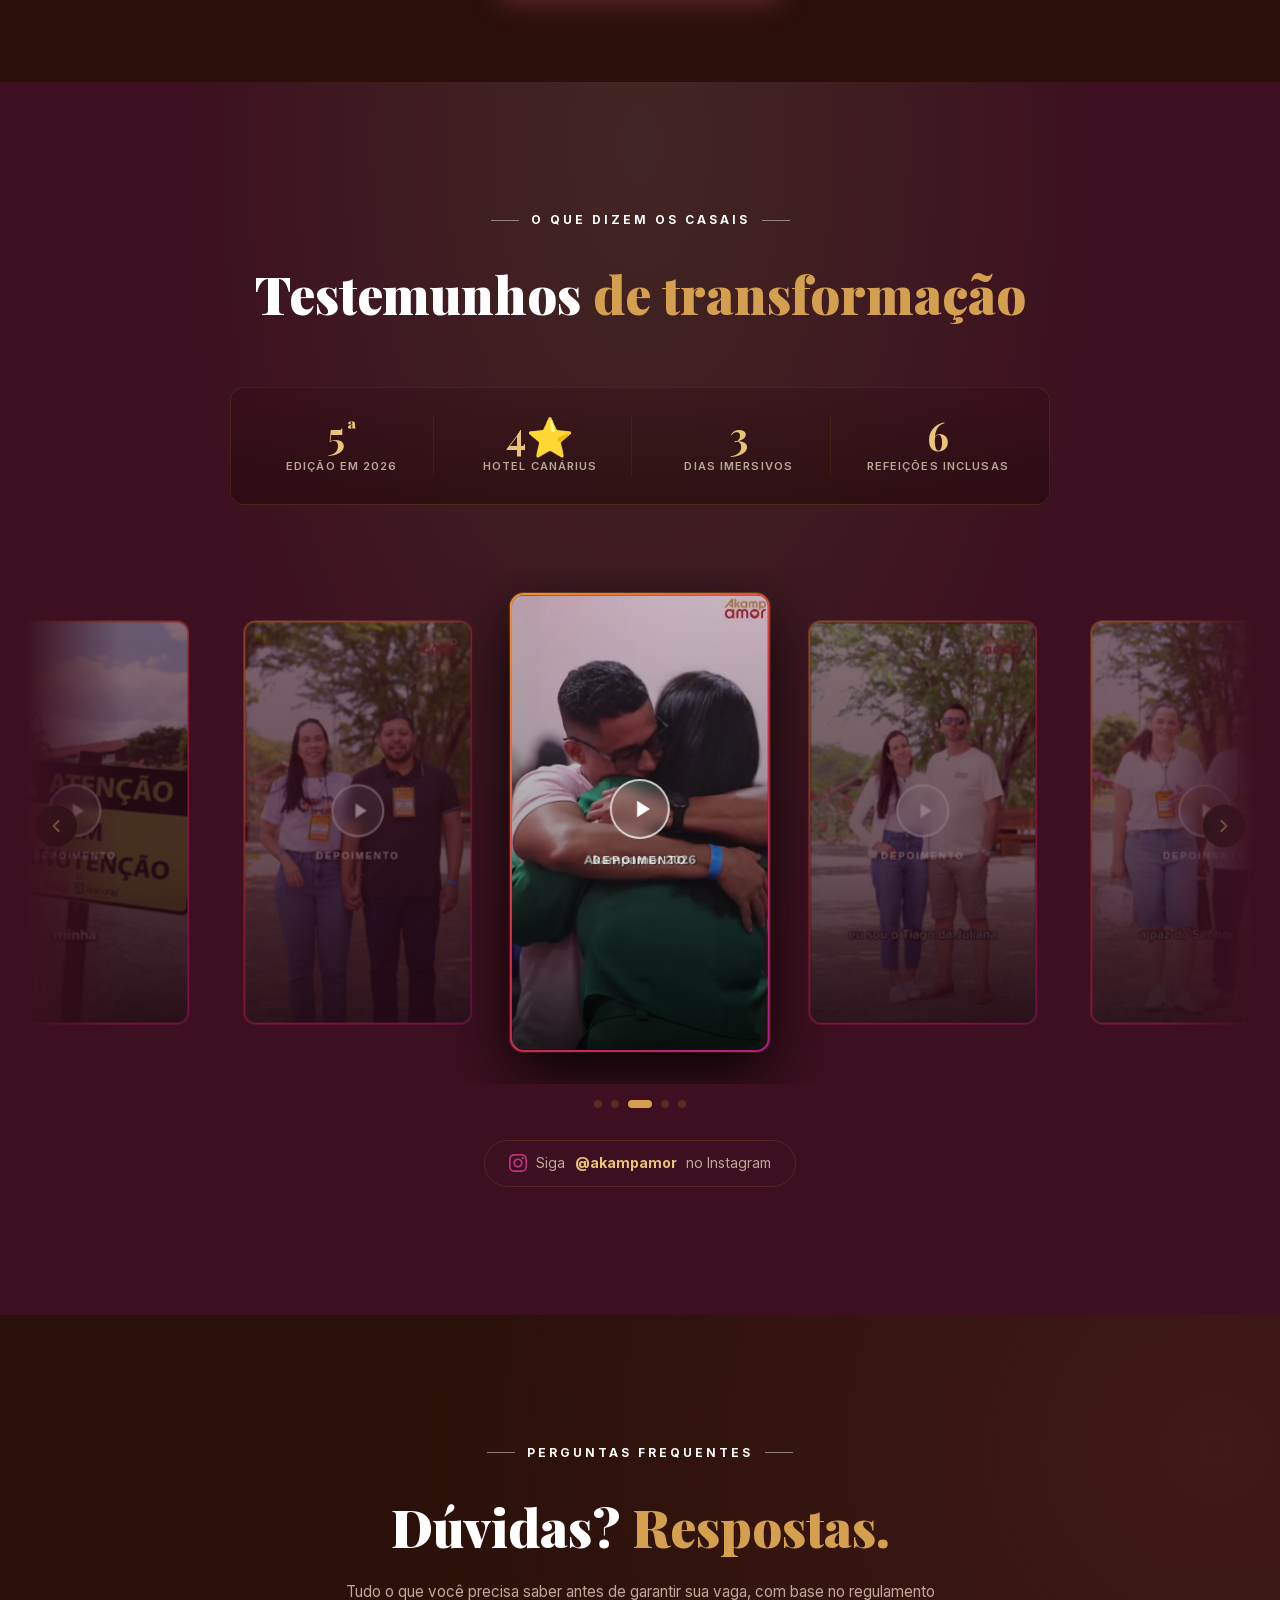
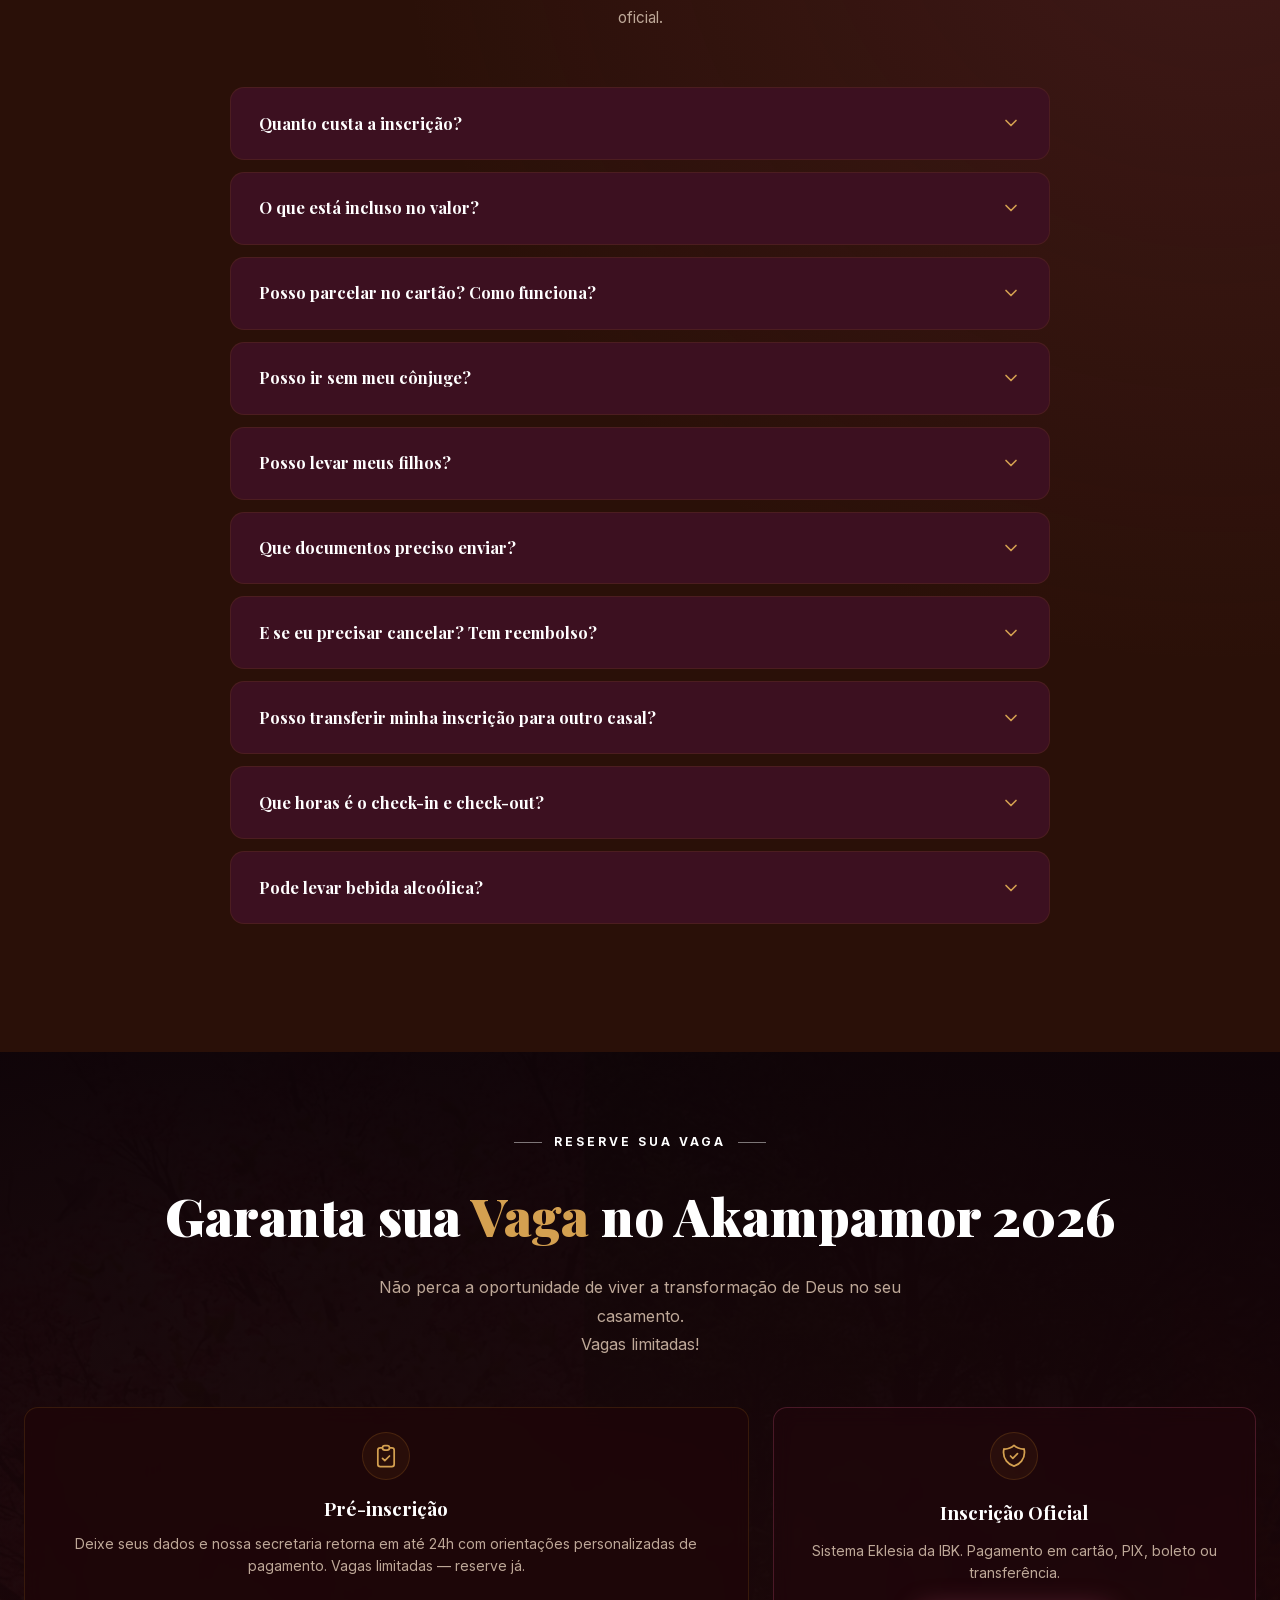
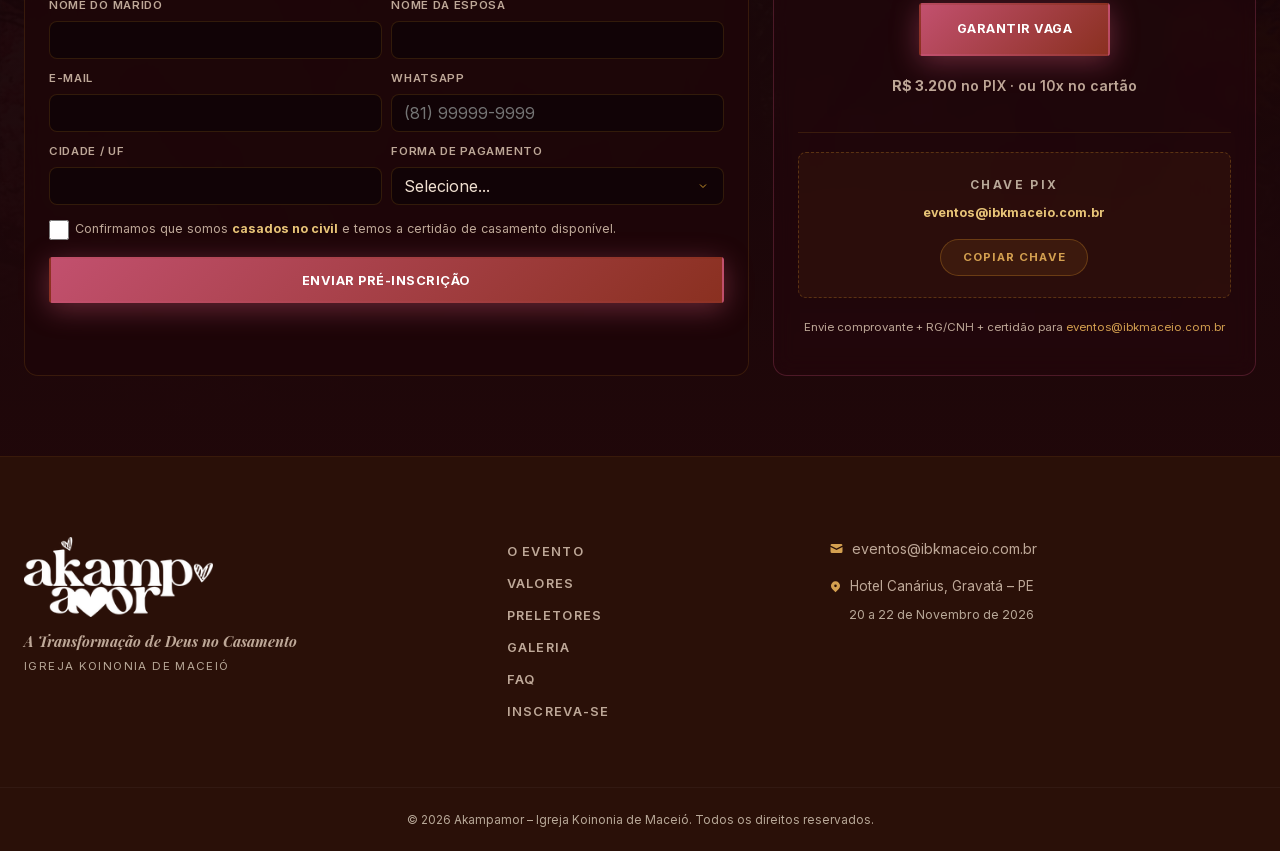
==== commit e01aa87f: "Perf: minificar js/main.js (22.8KB -> 13.3KB via terser) e bump de cache-busting" ====
--- a/index.html
+++ b/index.html
@@ -4299,6 +4299,6 @@
     <span class="contato-tooltip">Fale pelo WhatsApp</span>
   </a>
 
-  <script src="js/main.js?v=20260415" defer></script>
+  <script src="js/main.js?v=20260905" defer></script>
 </body>
 </html>
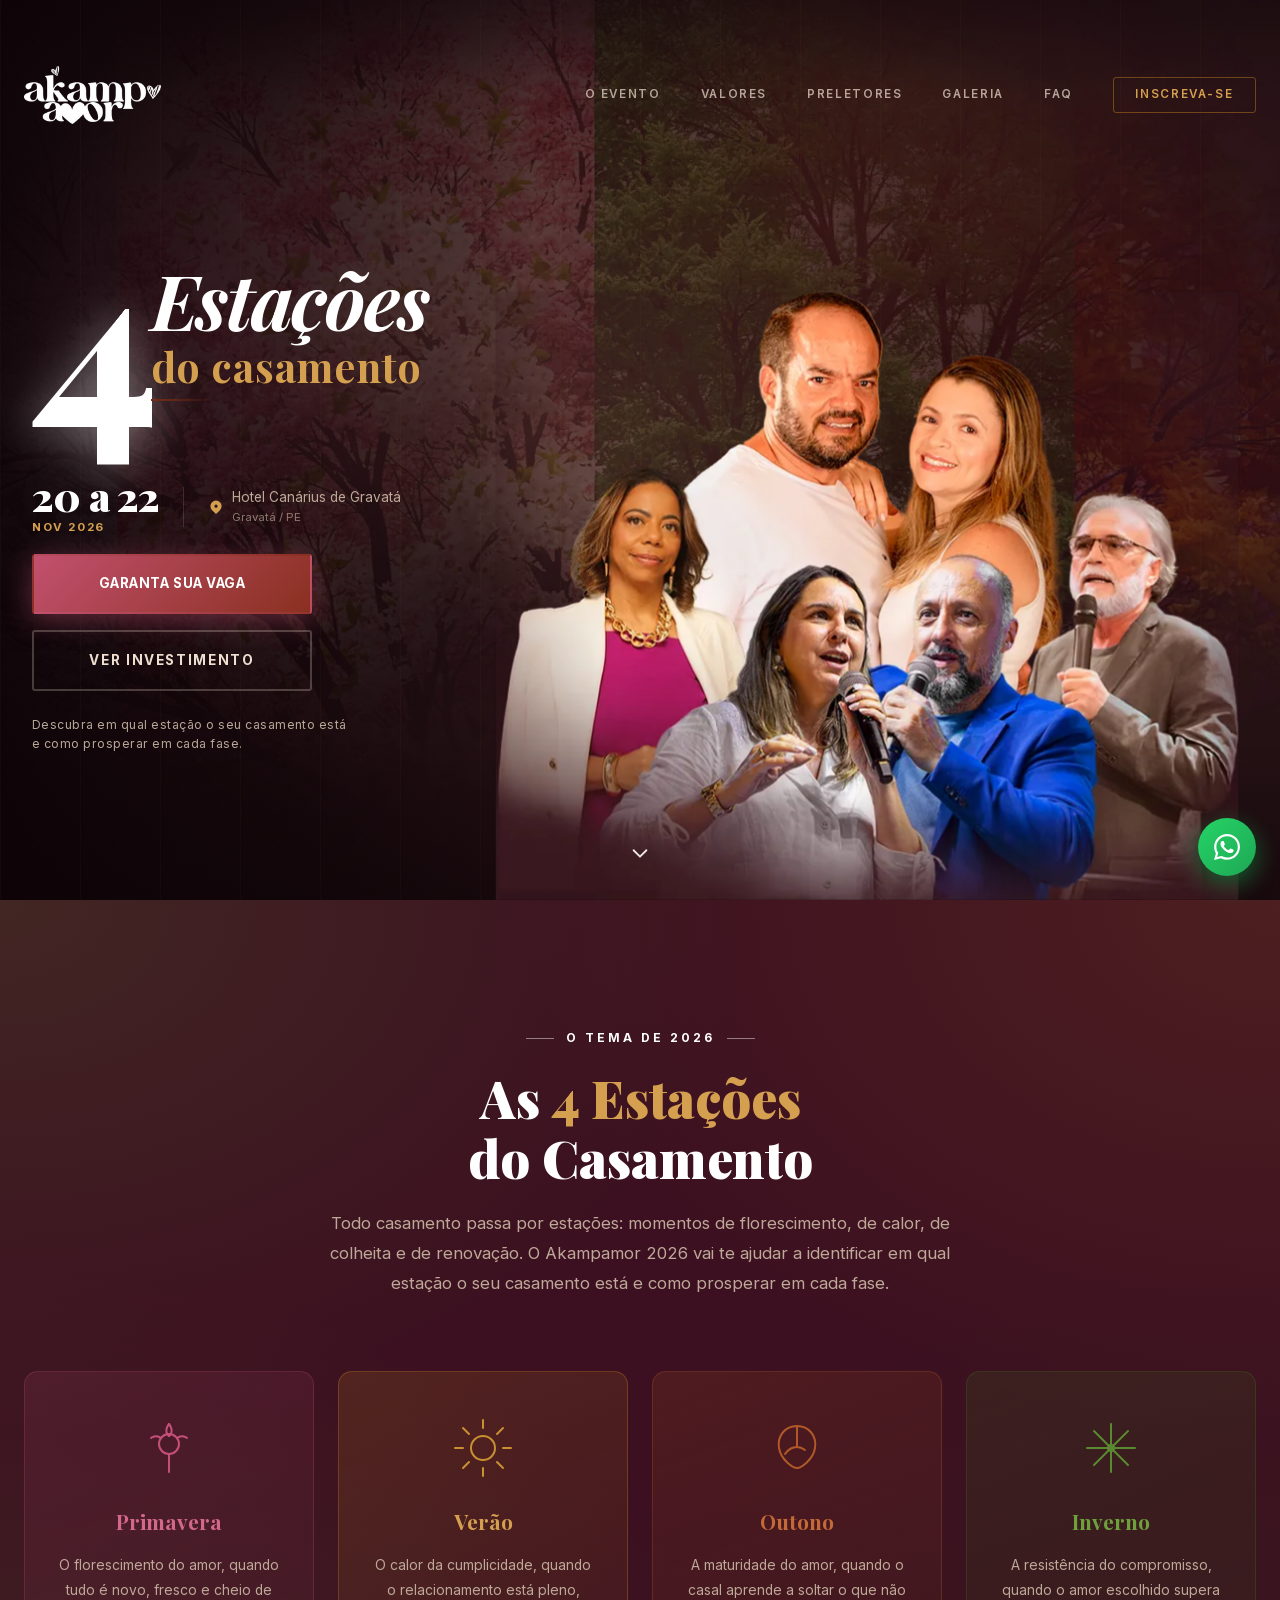
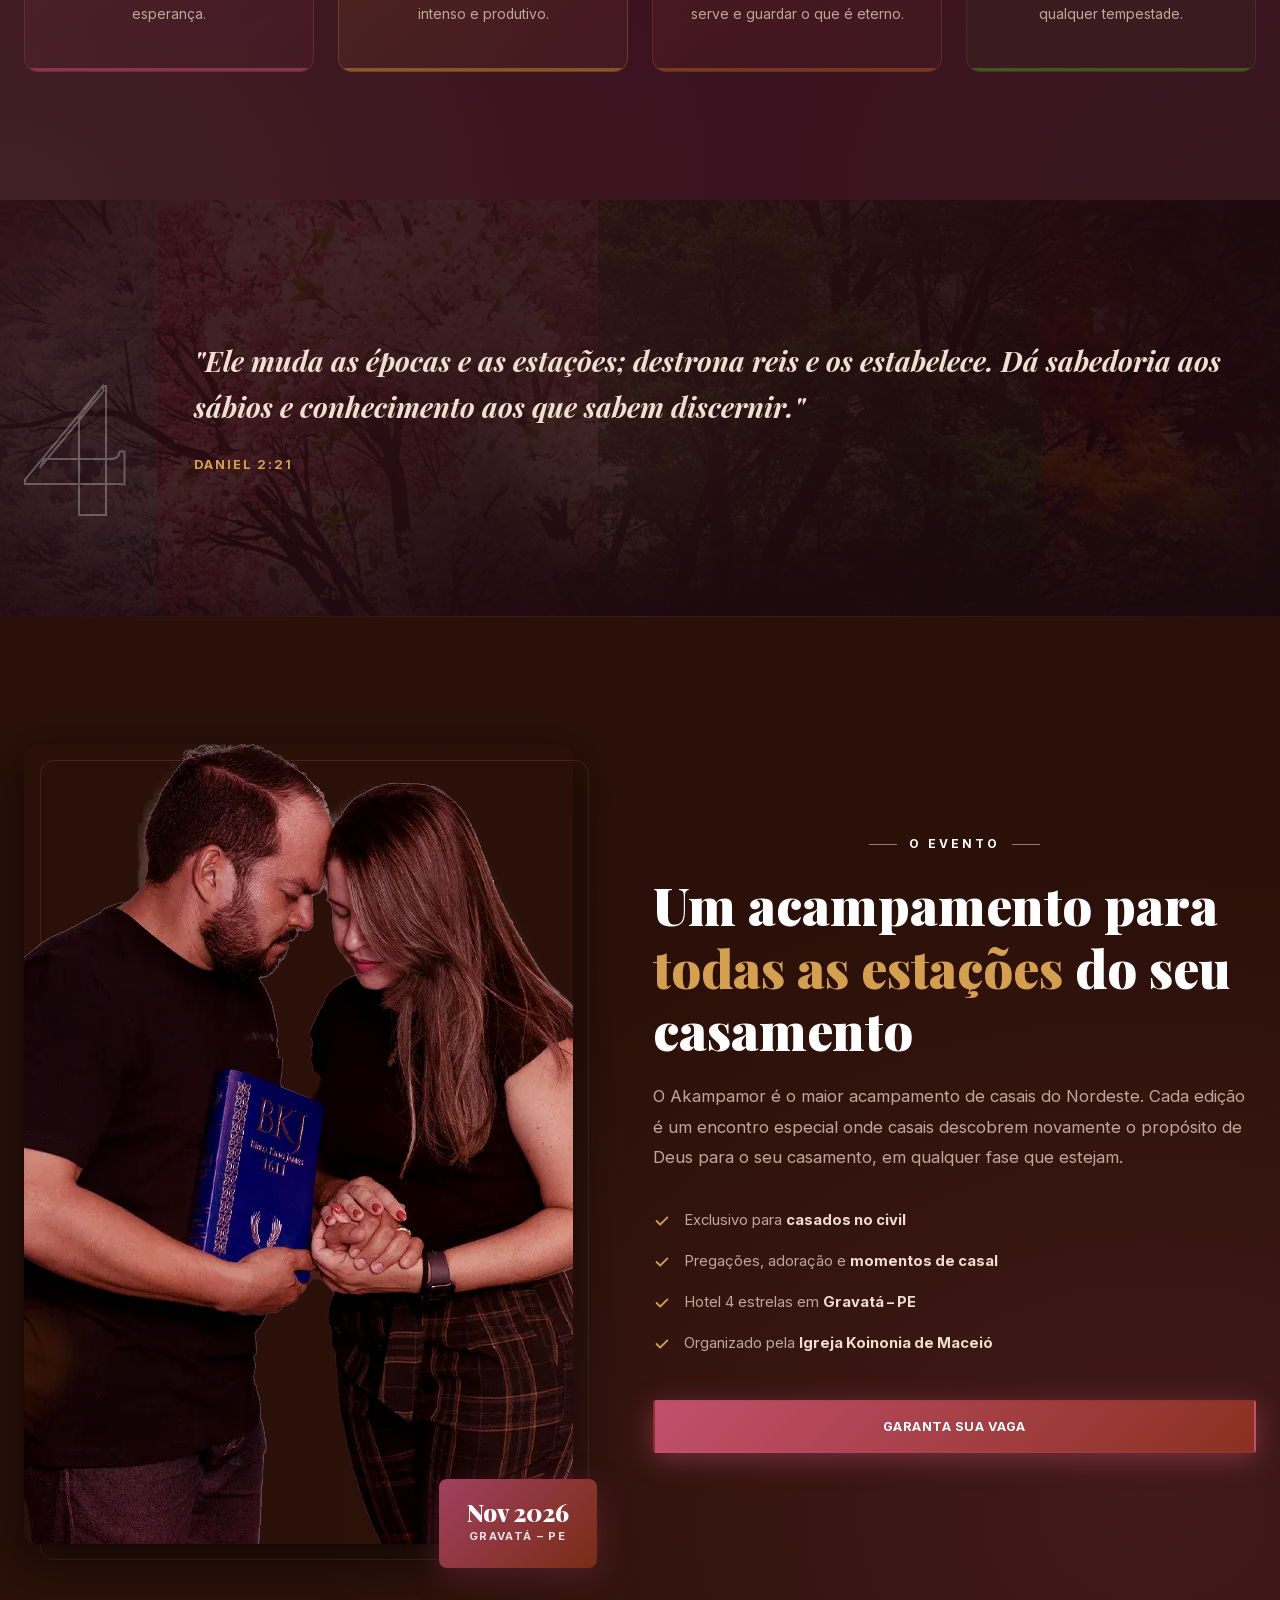
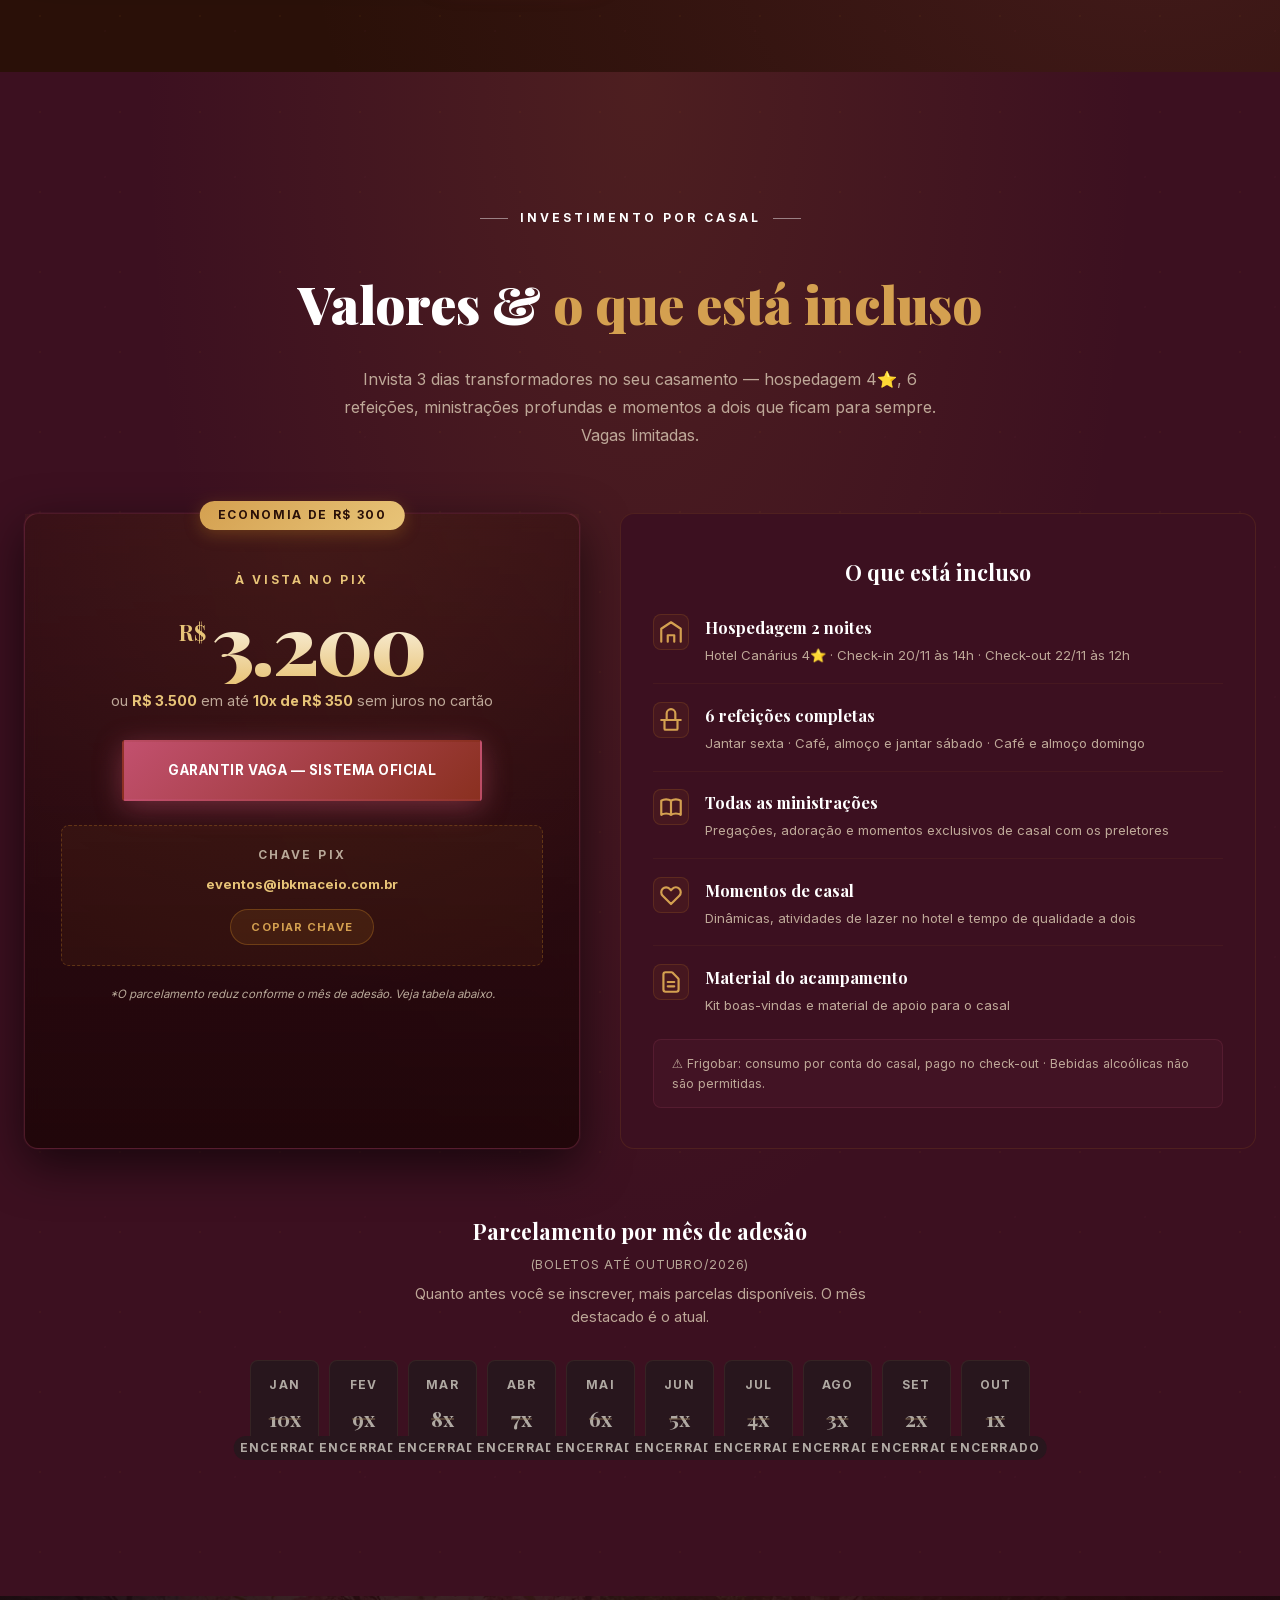
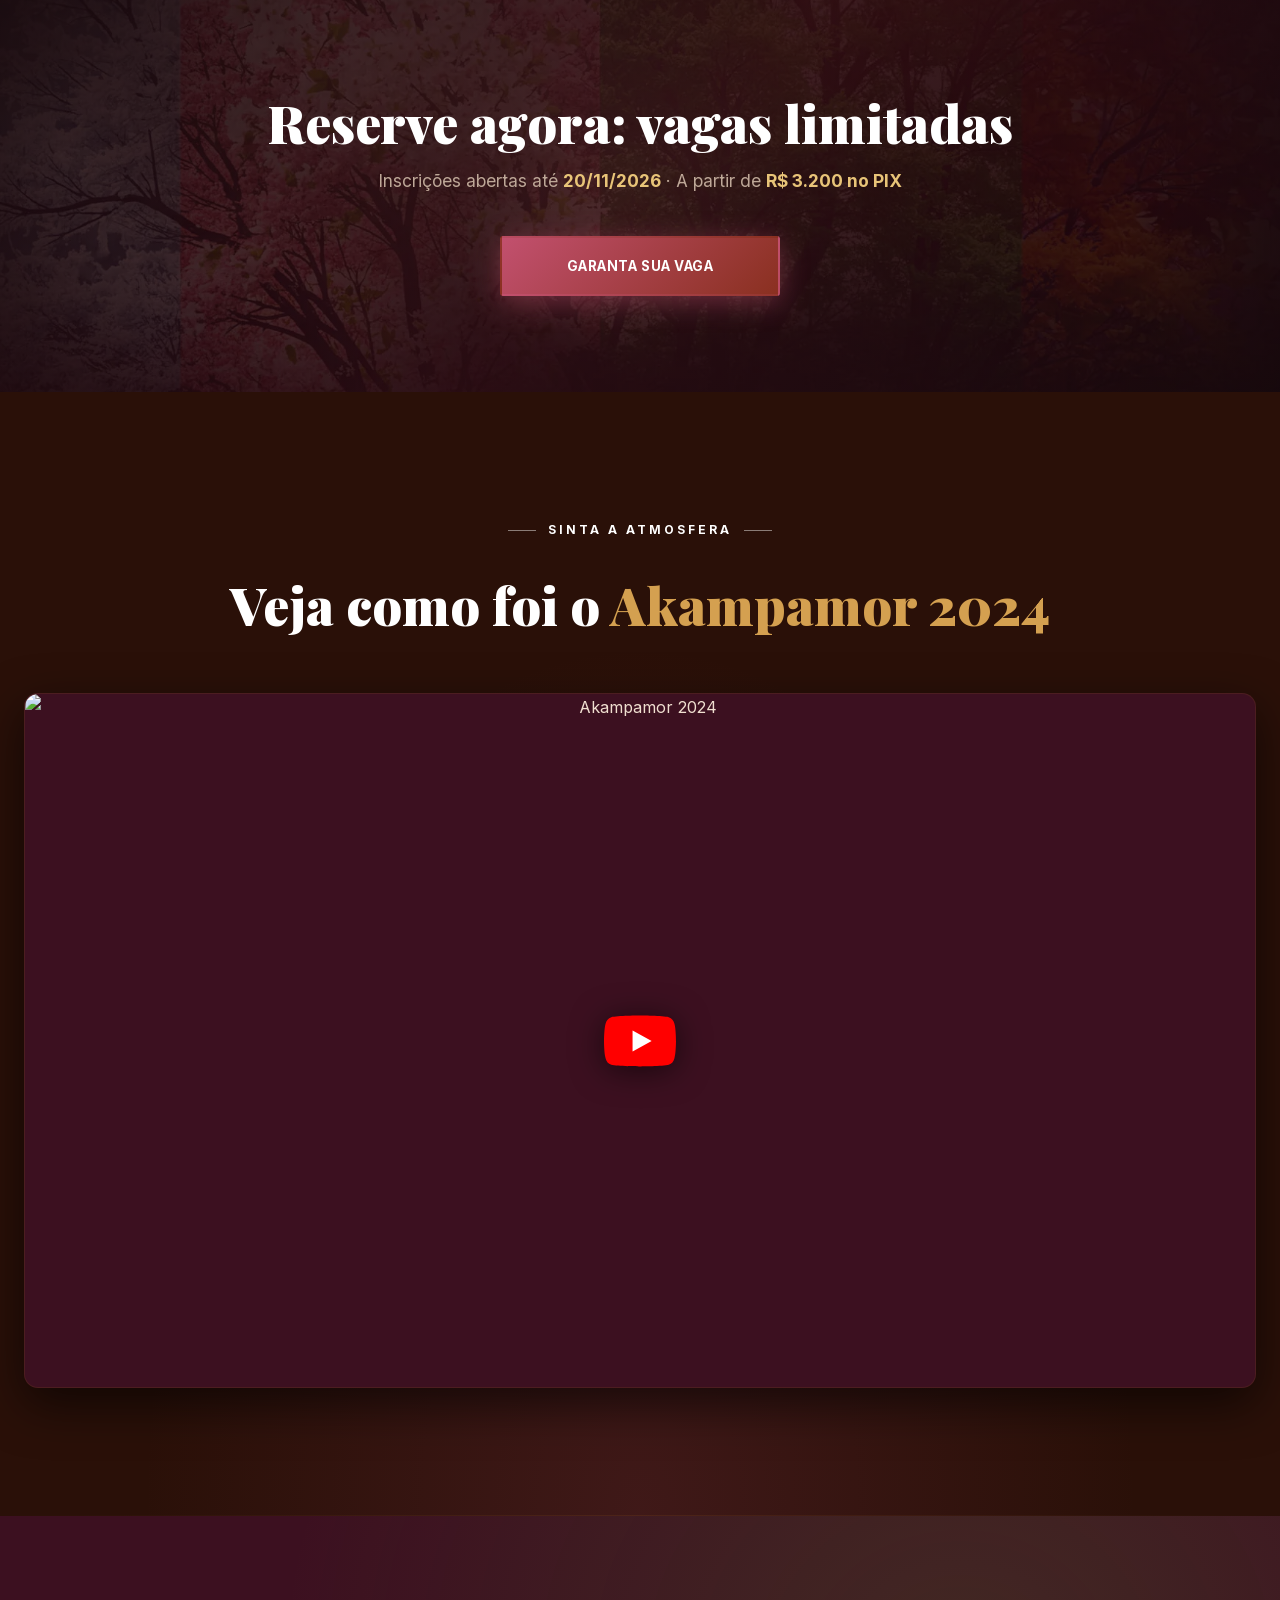
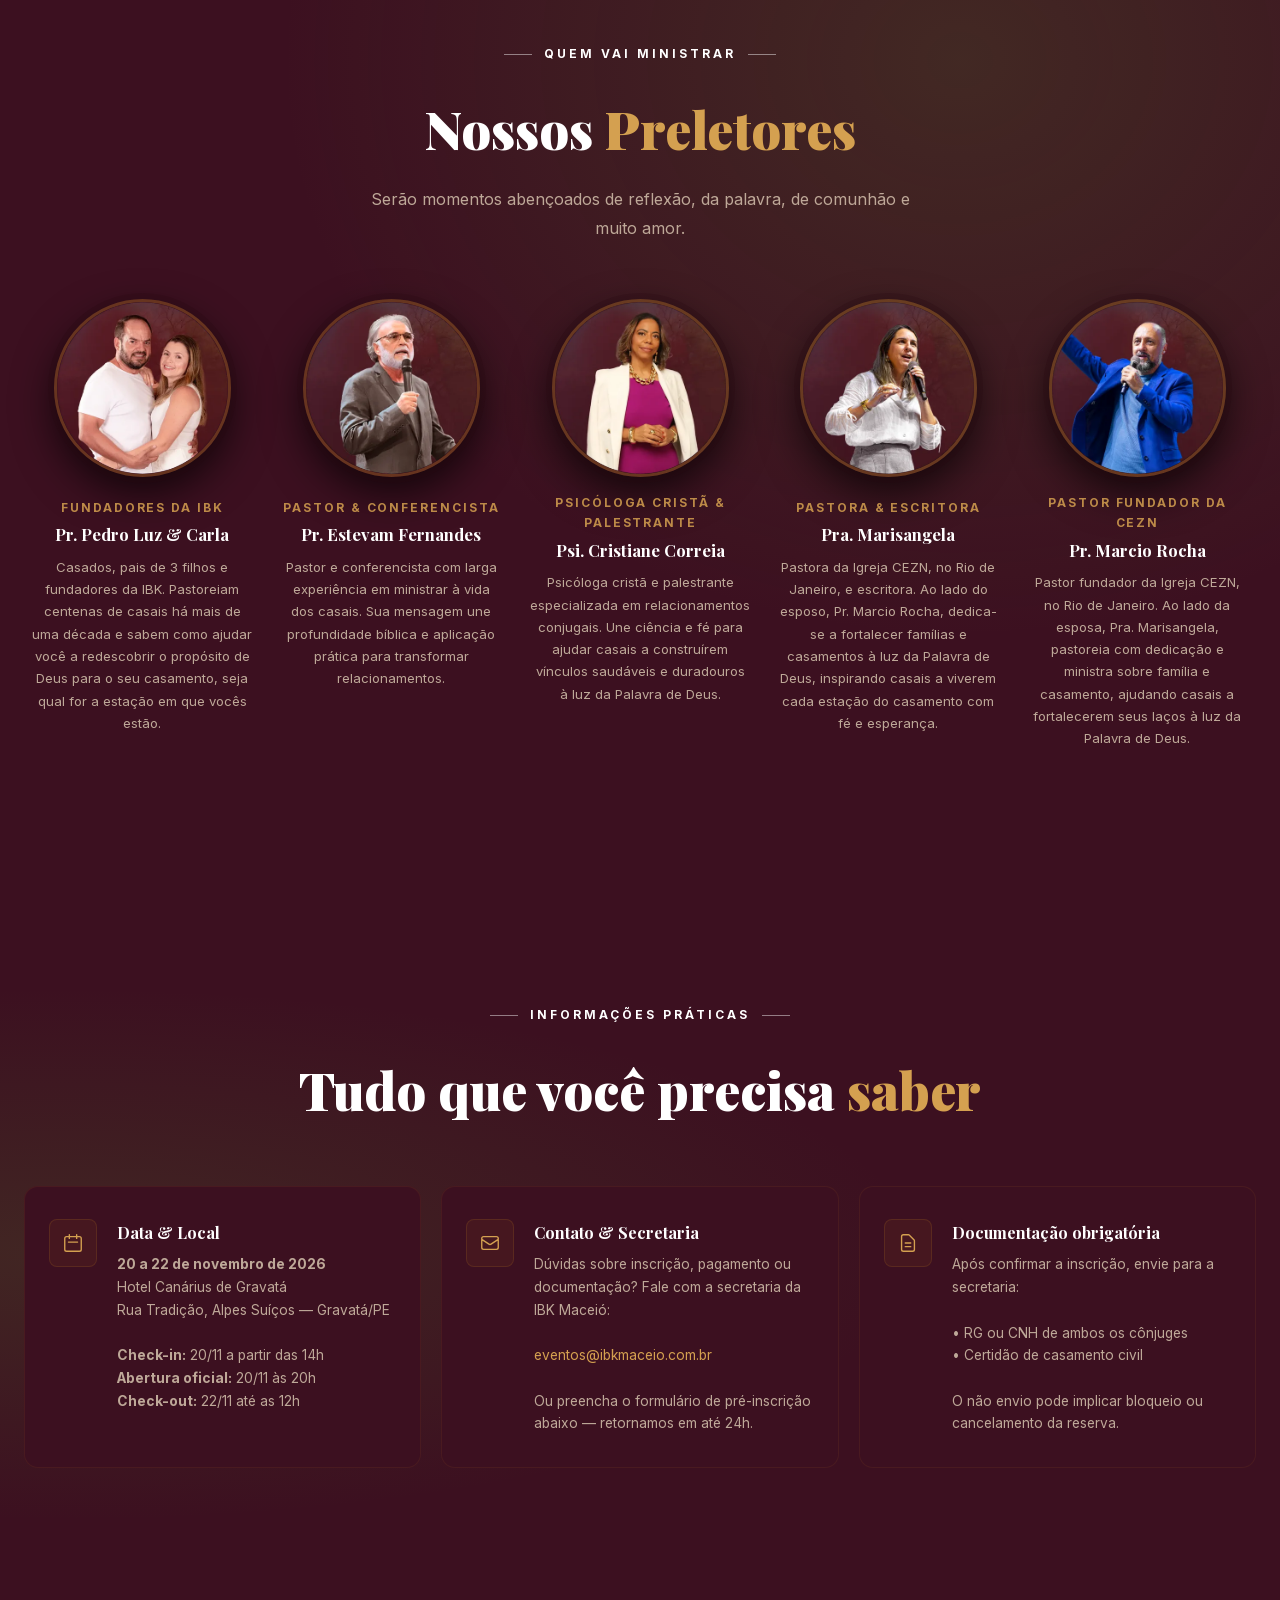
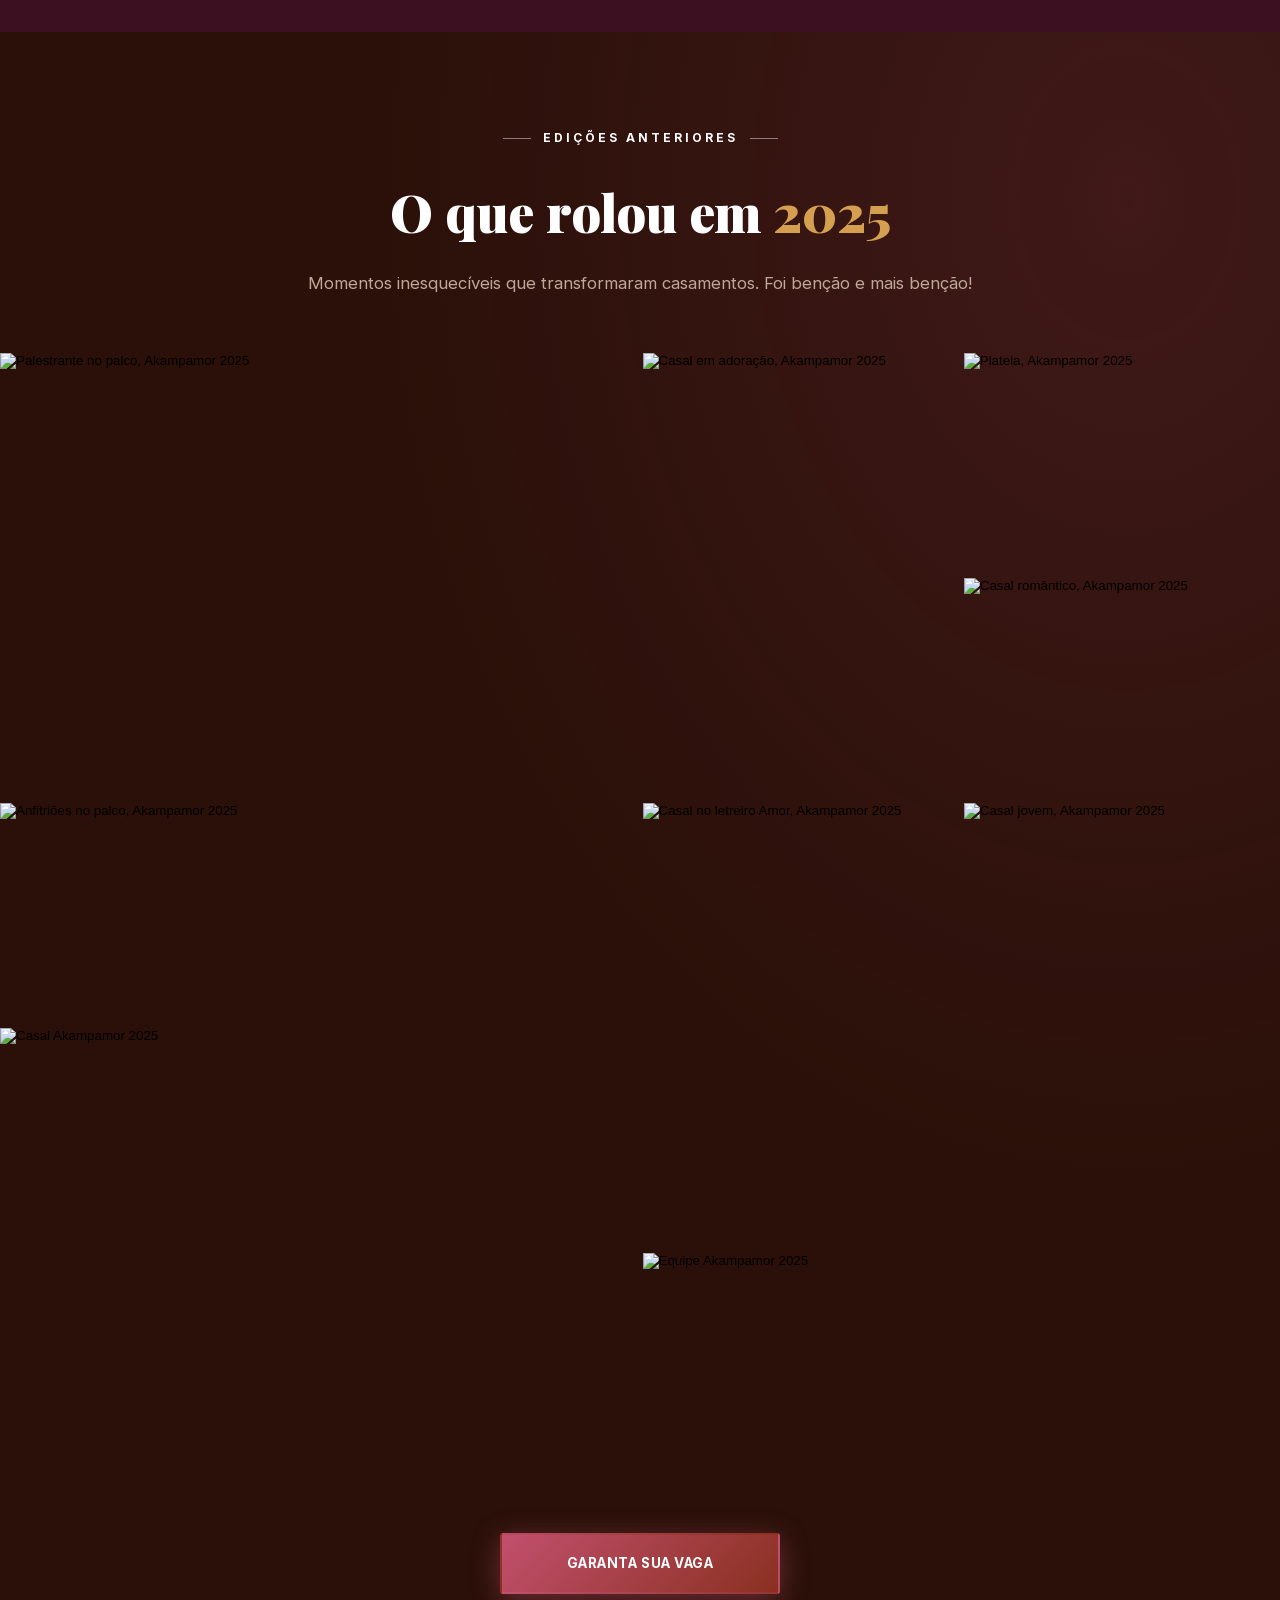
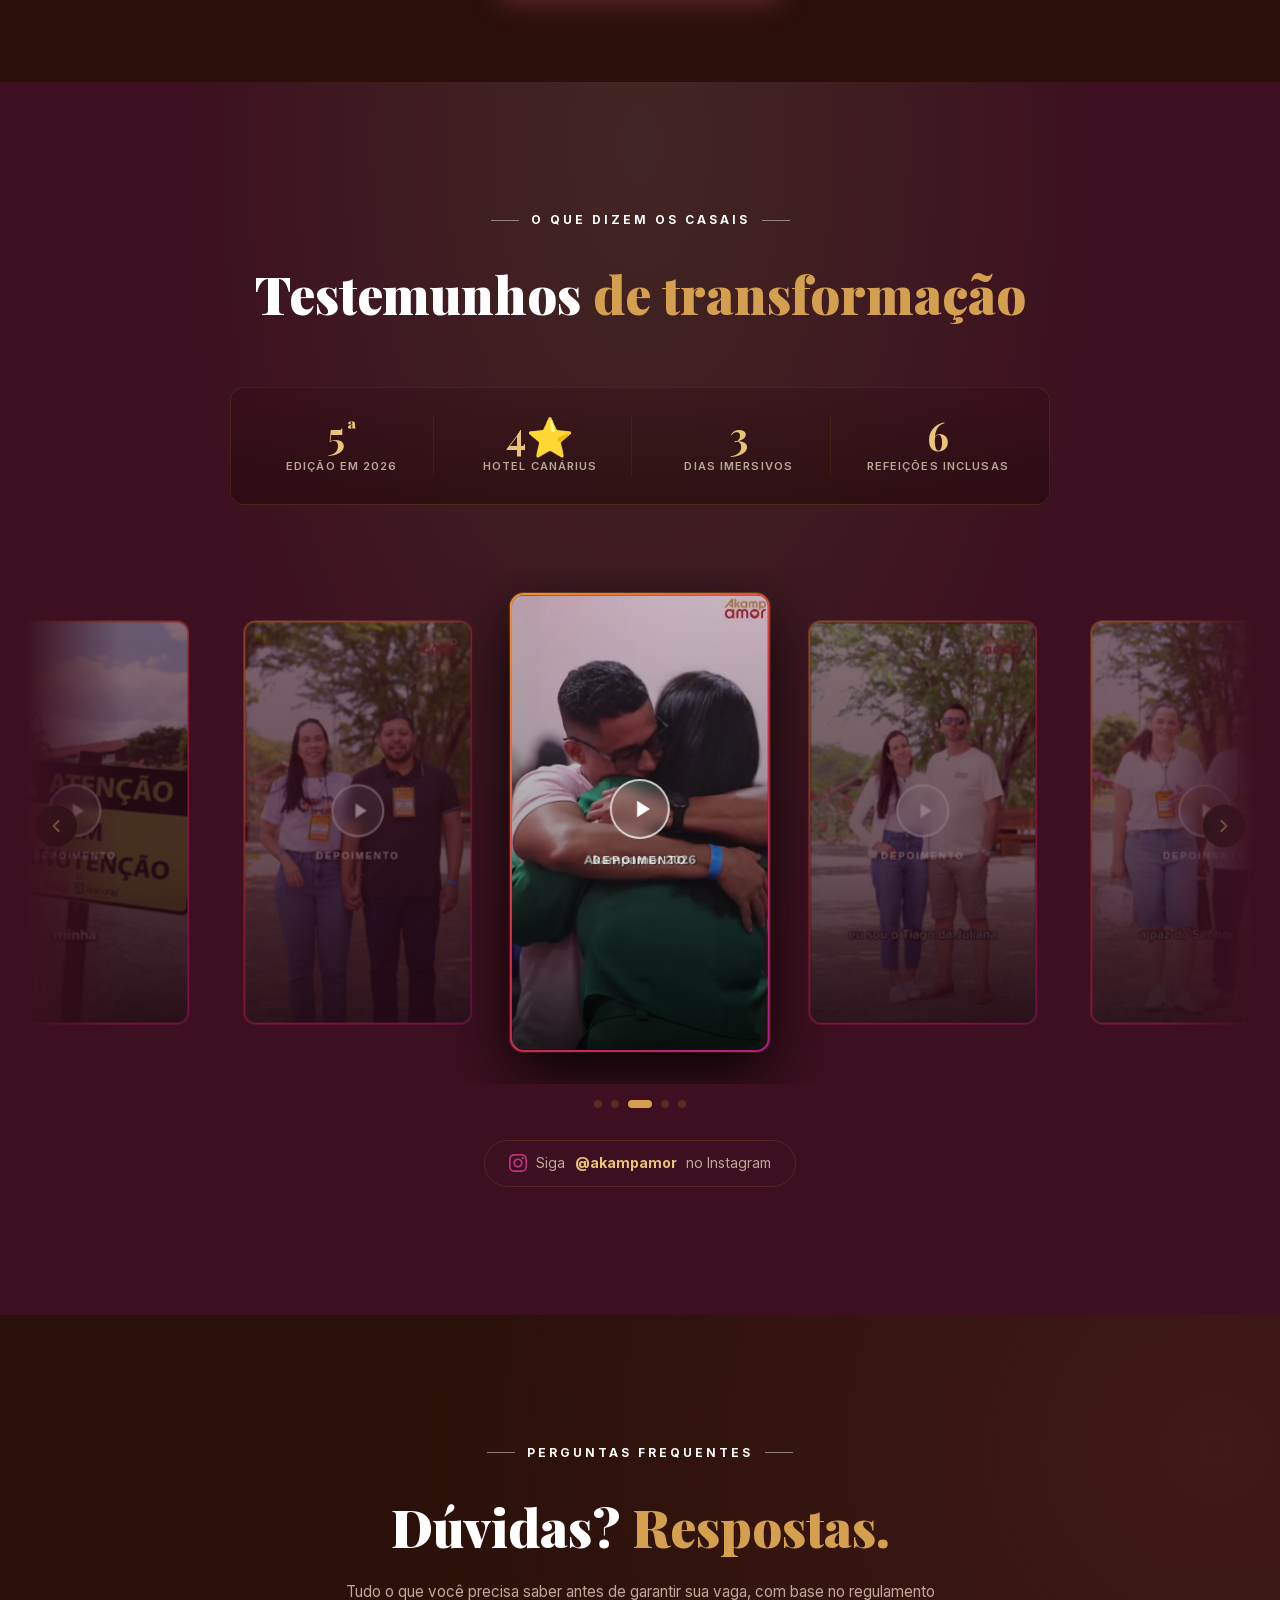
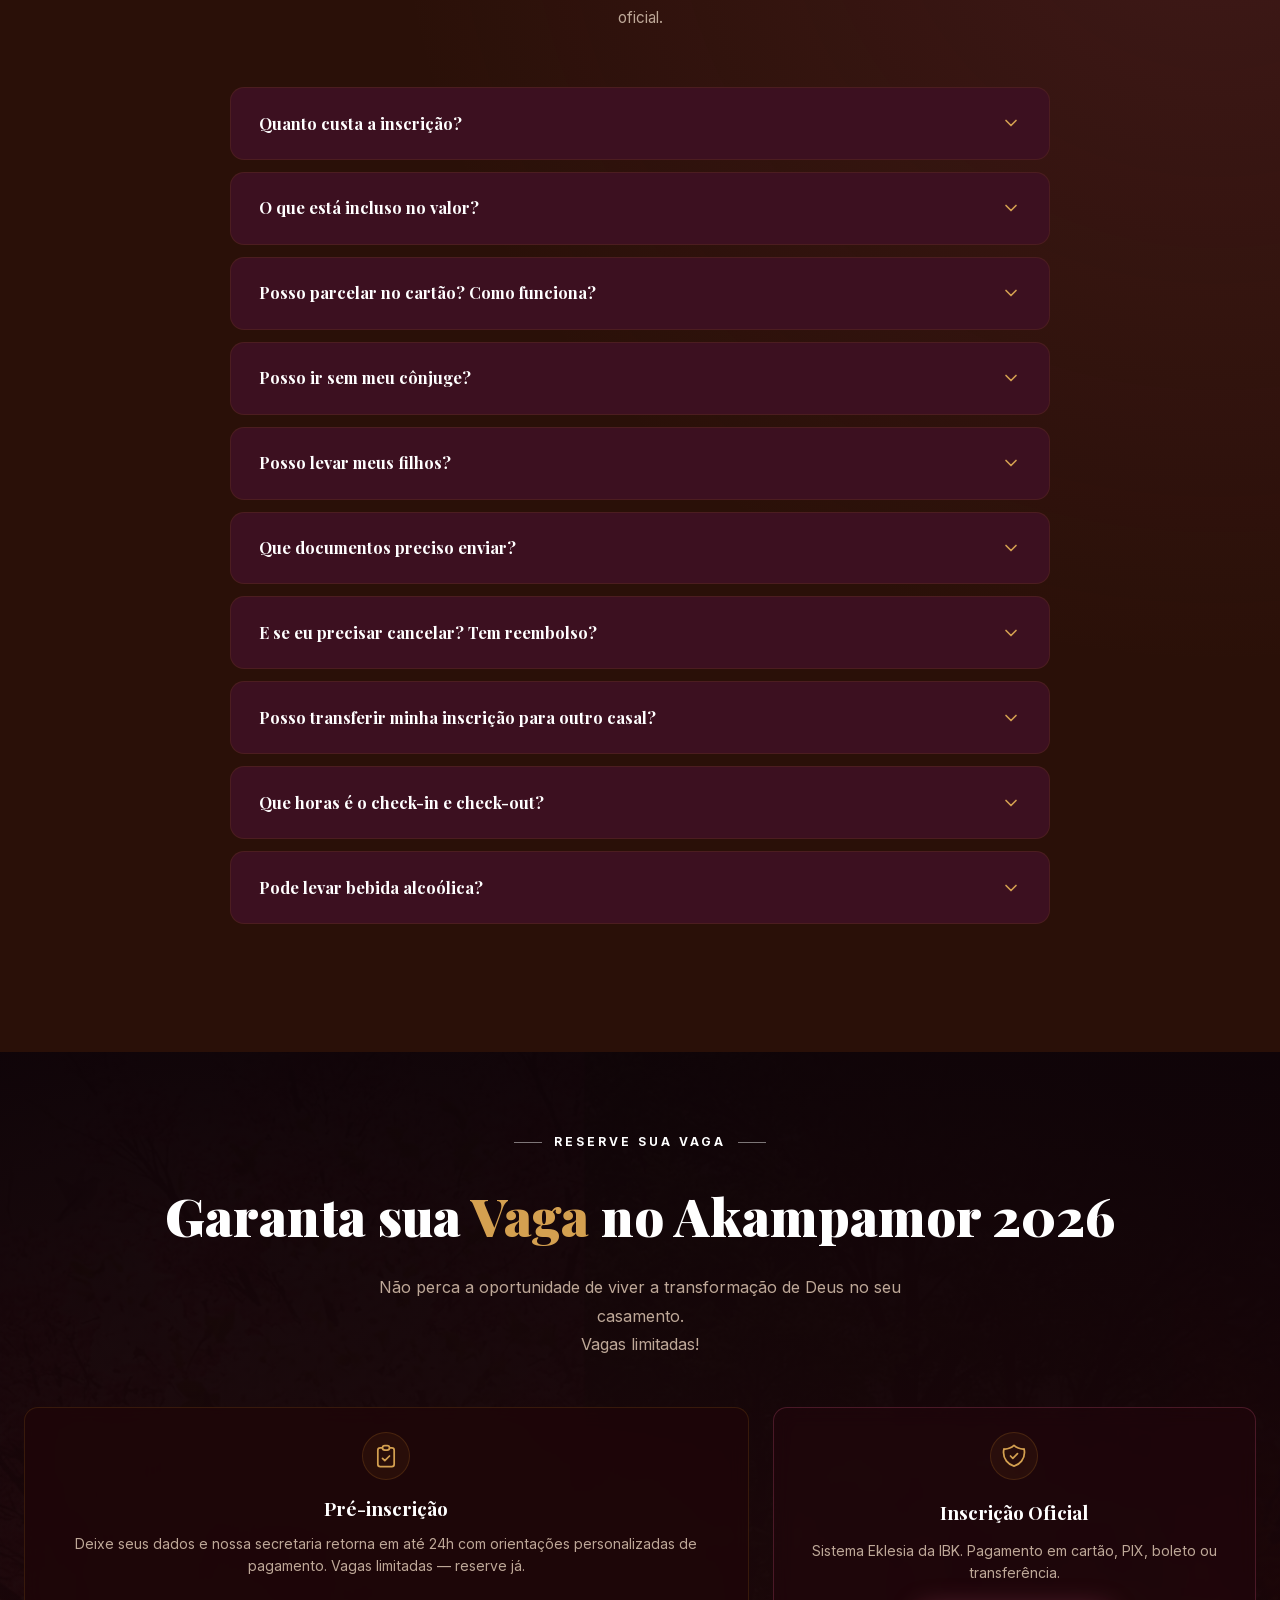
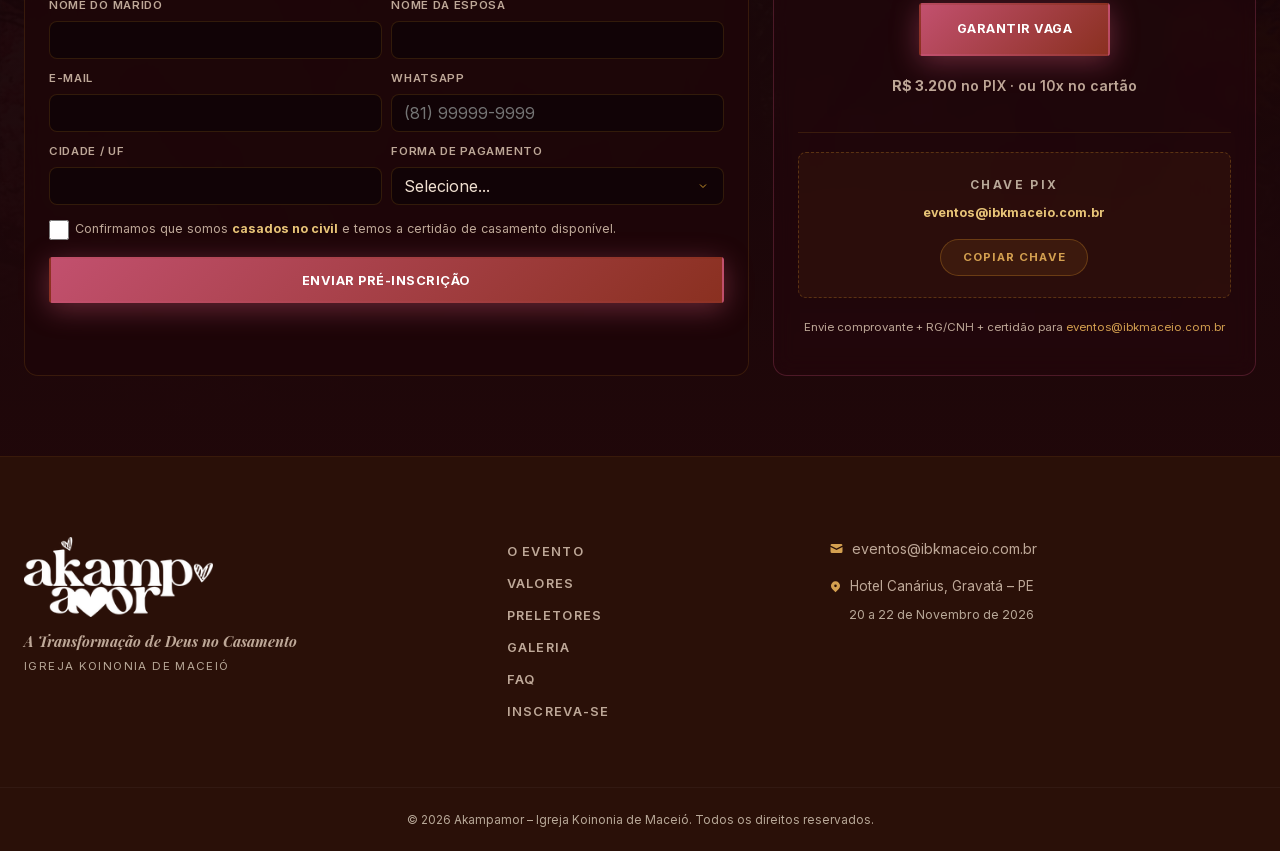
==== commit 8dd7e9ff: "Hero: afastar foto do texto (scale 1.05->1.0, margin-left -6rem->-1rem)" ====
--- a/index.html
+++ b/index.html
@@ -551,7 +551,7 @@
   pointer-events: none;
   overflow: hidden;
   padding-top: calc(76px + var(--db-h) + 70px);
-  margin-left: -6rem;
+  margin-left: -1rem;
 }
 
 .hero-foto-frame {
@@ -561,7 +561,7 @@
   align-items: flex-end;
   justify-content: flex-start;
   position: relative;
-  transform: scale(1.05);
+  transform: scale(1.0);
   transform-origin: bottom left;
 }
 
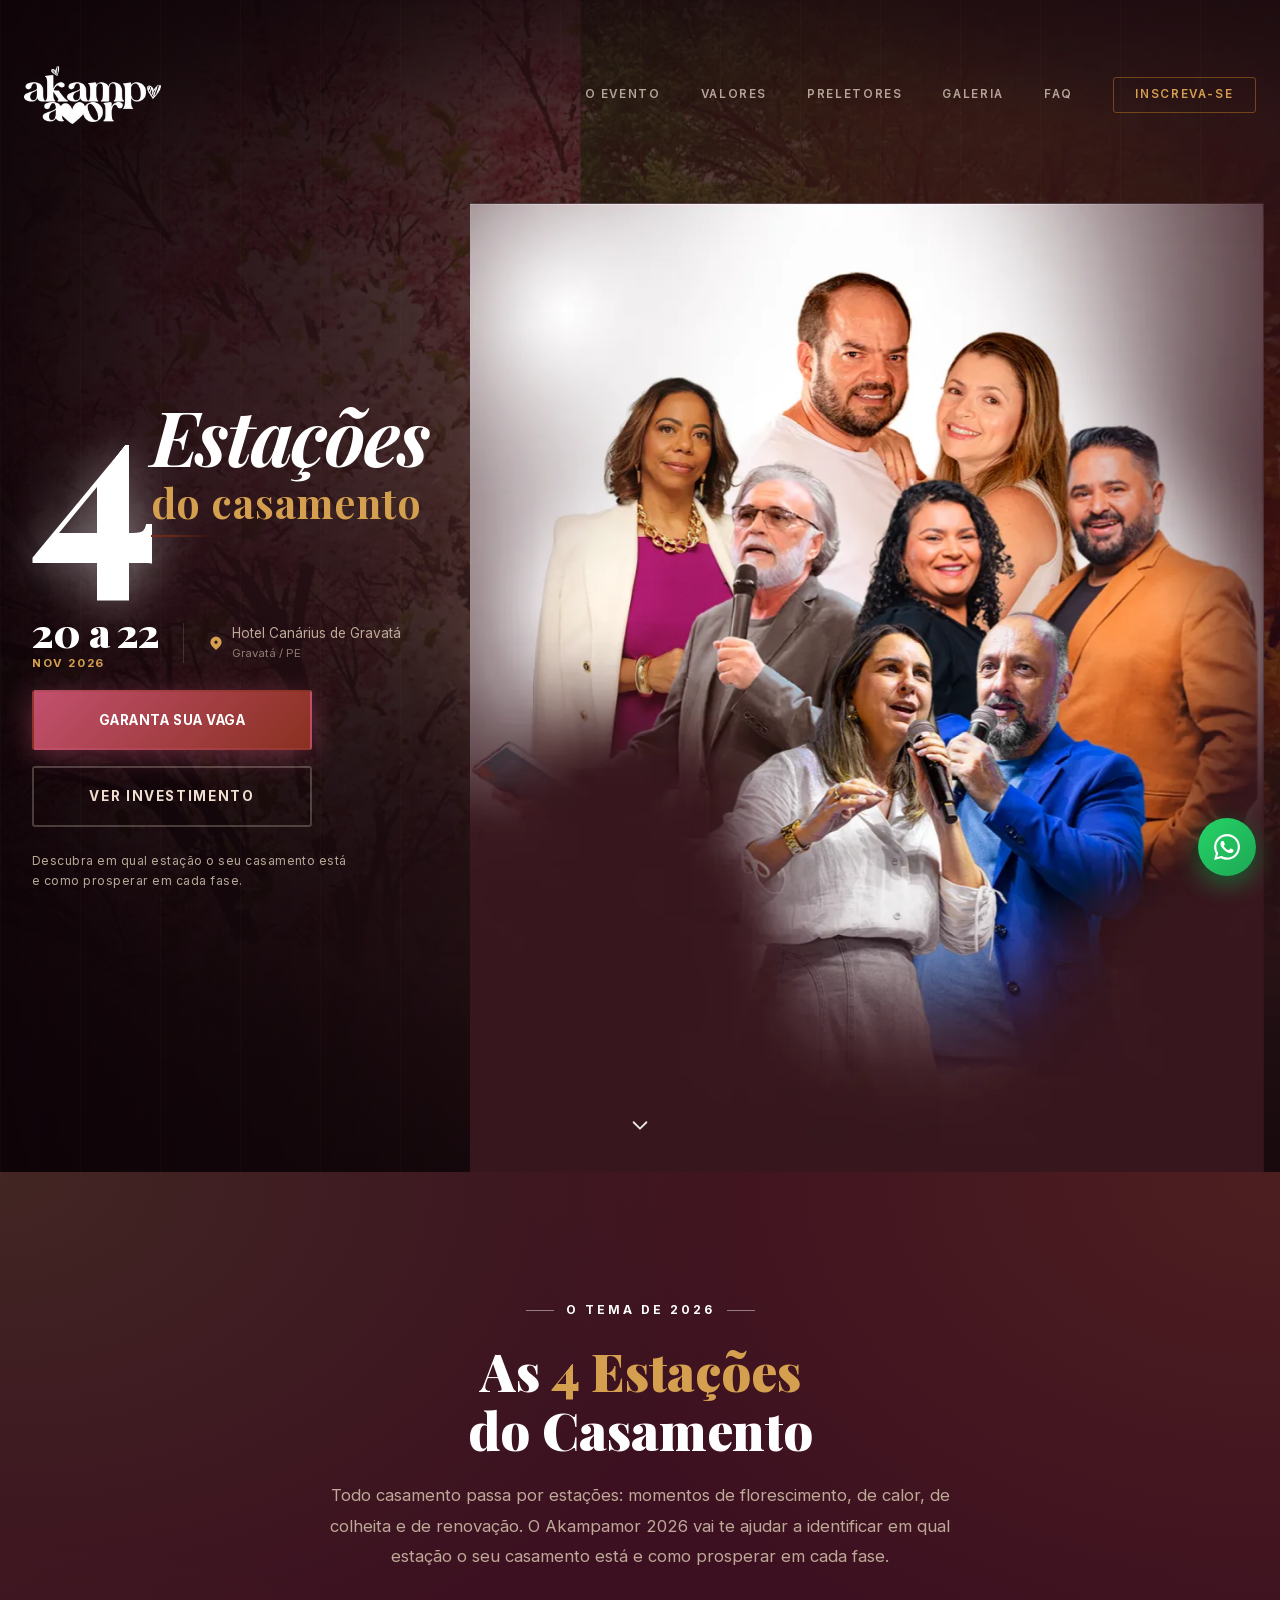
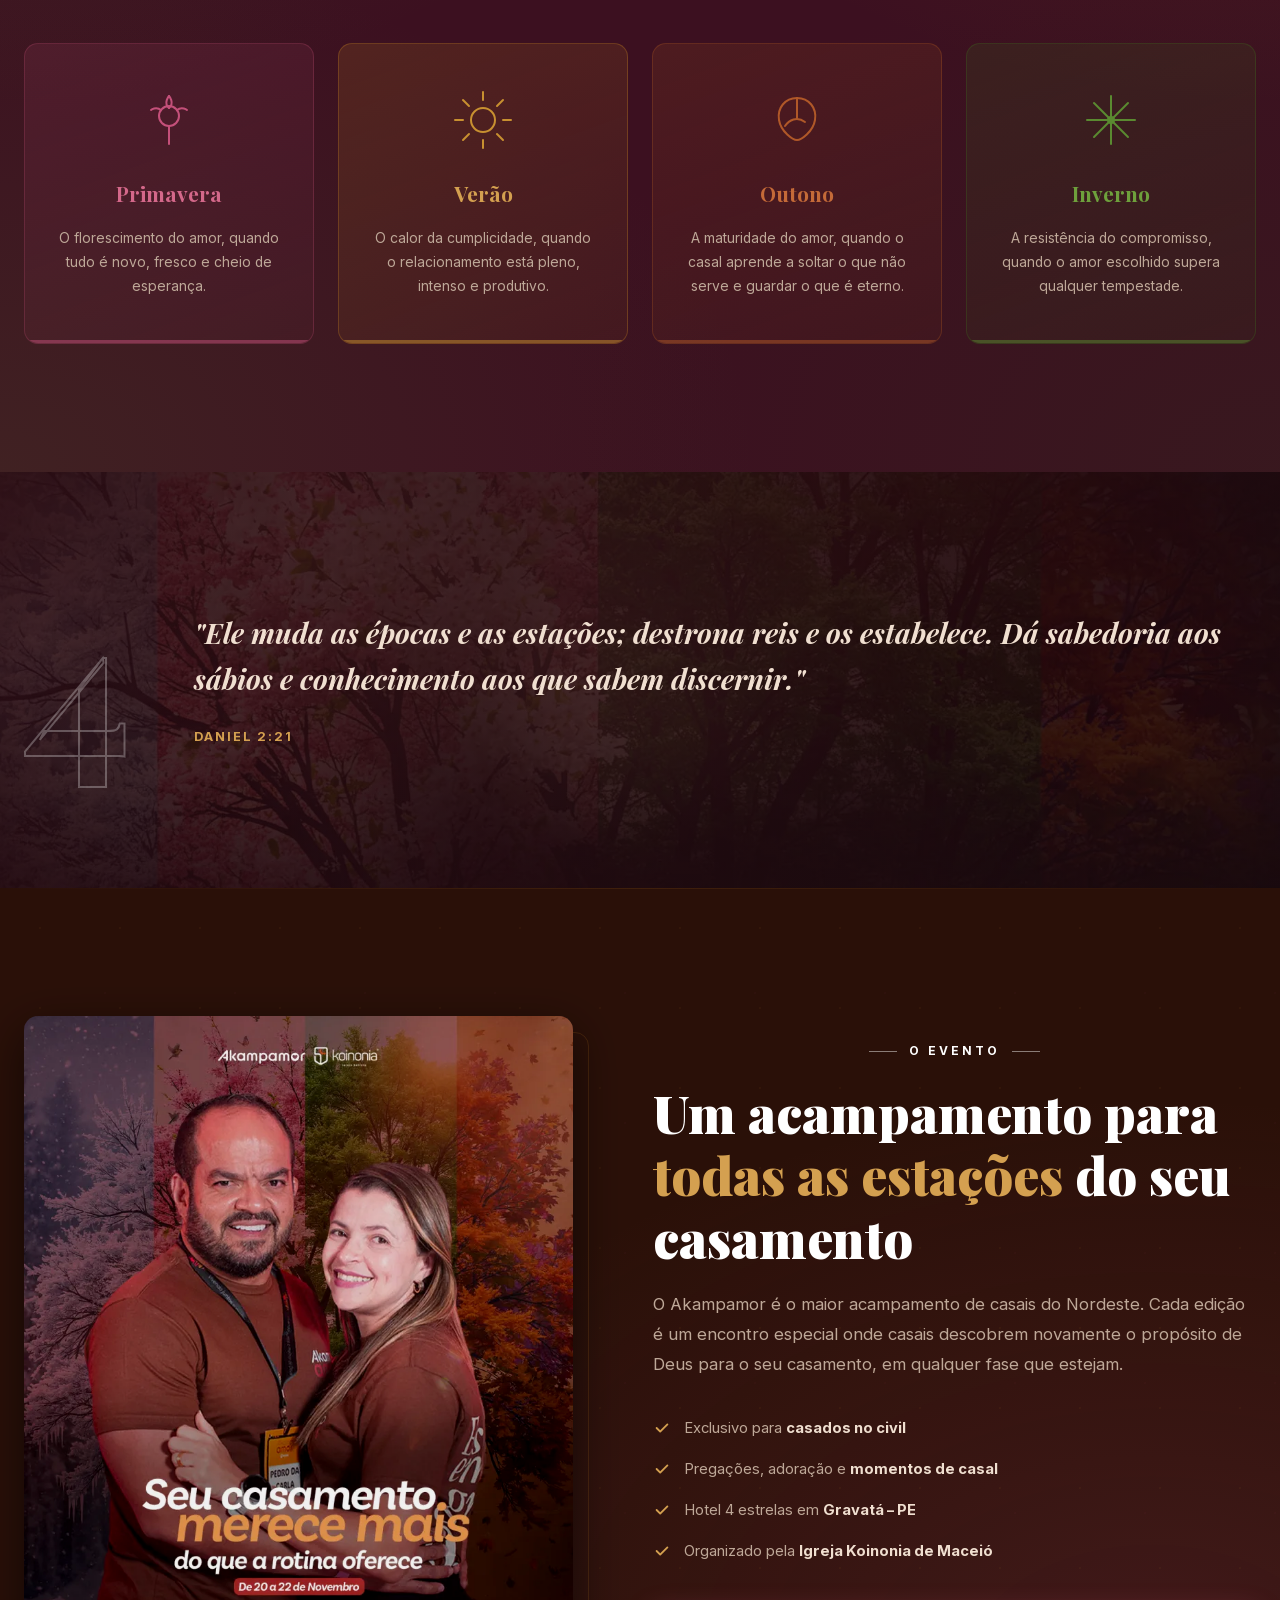
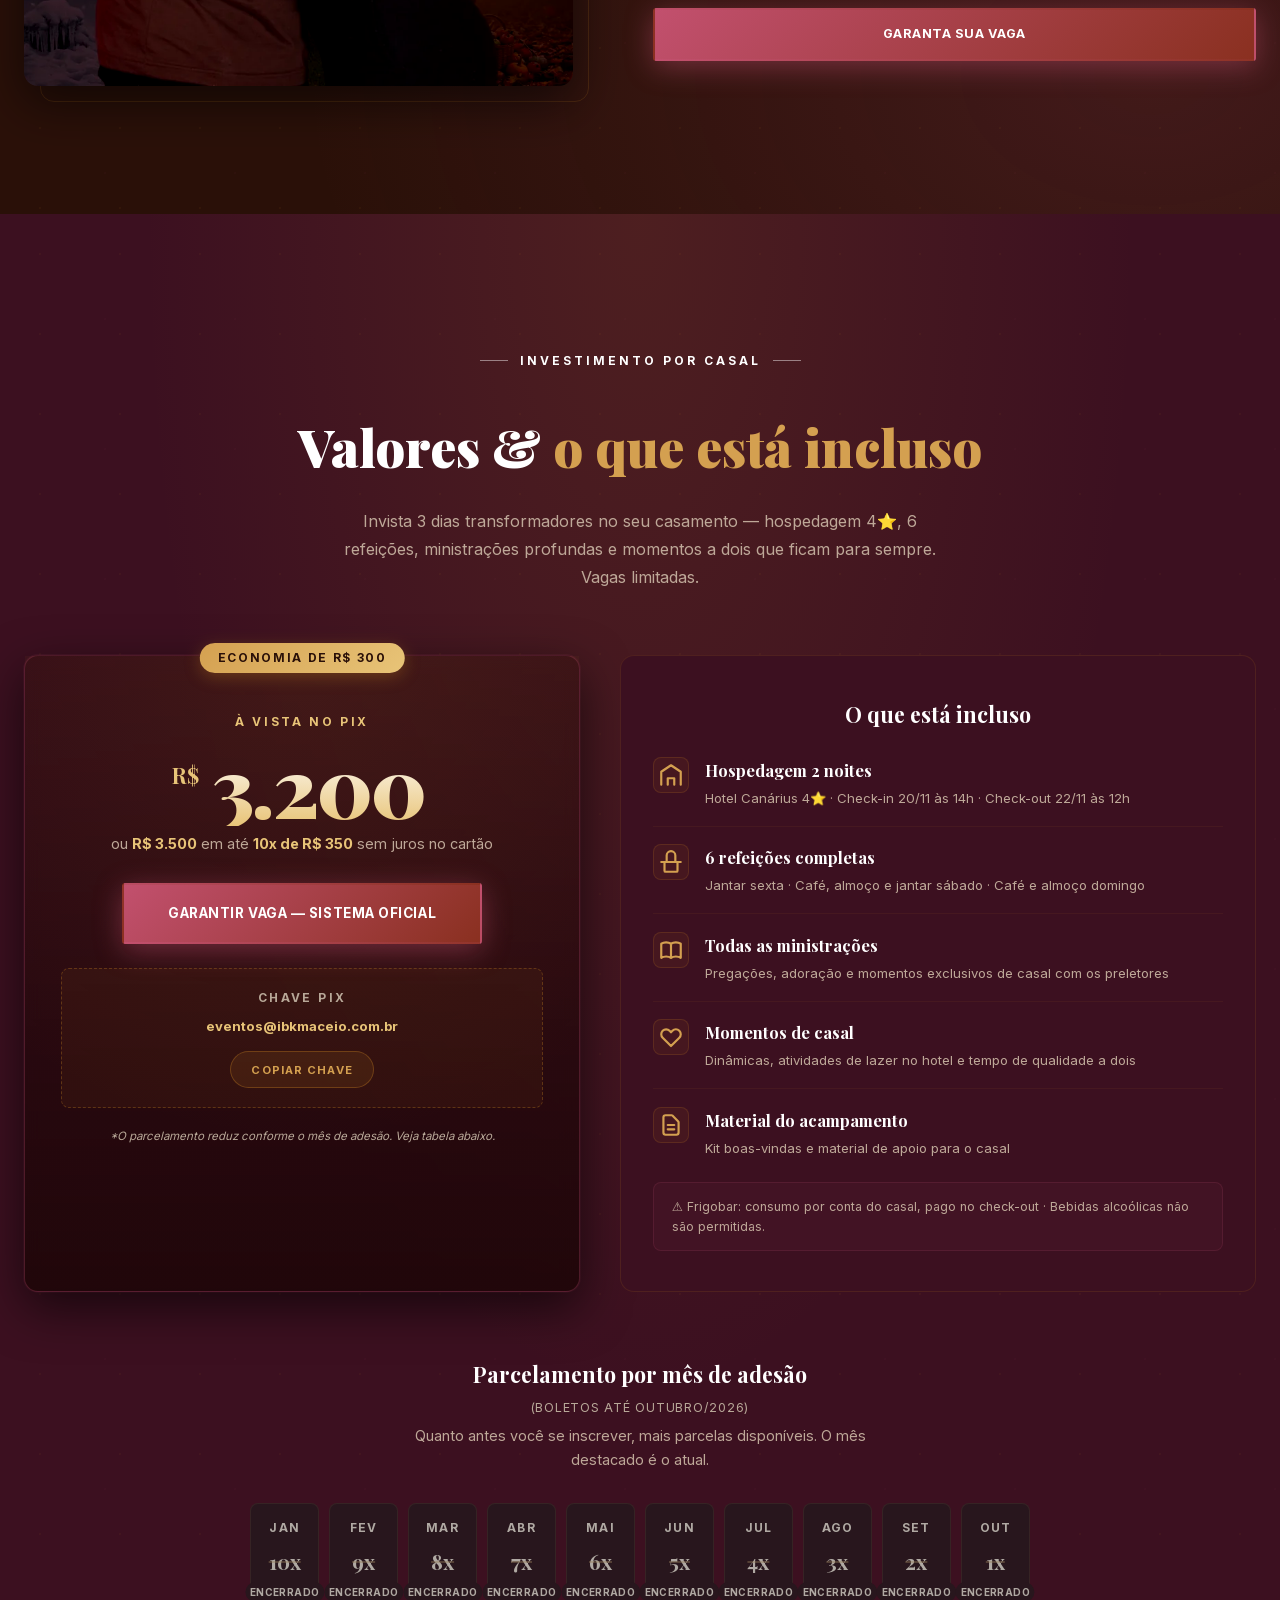
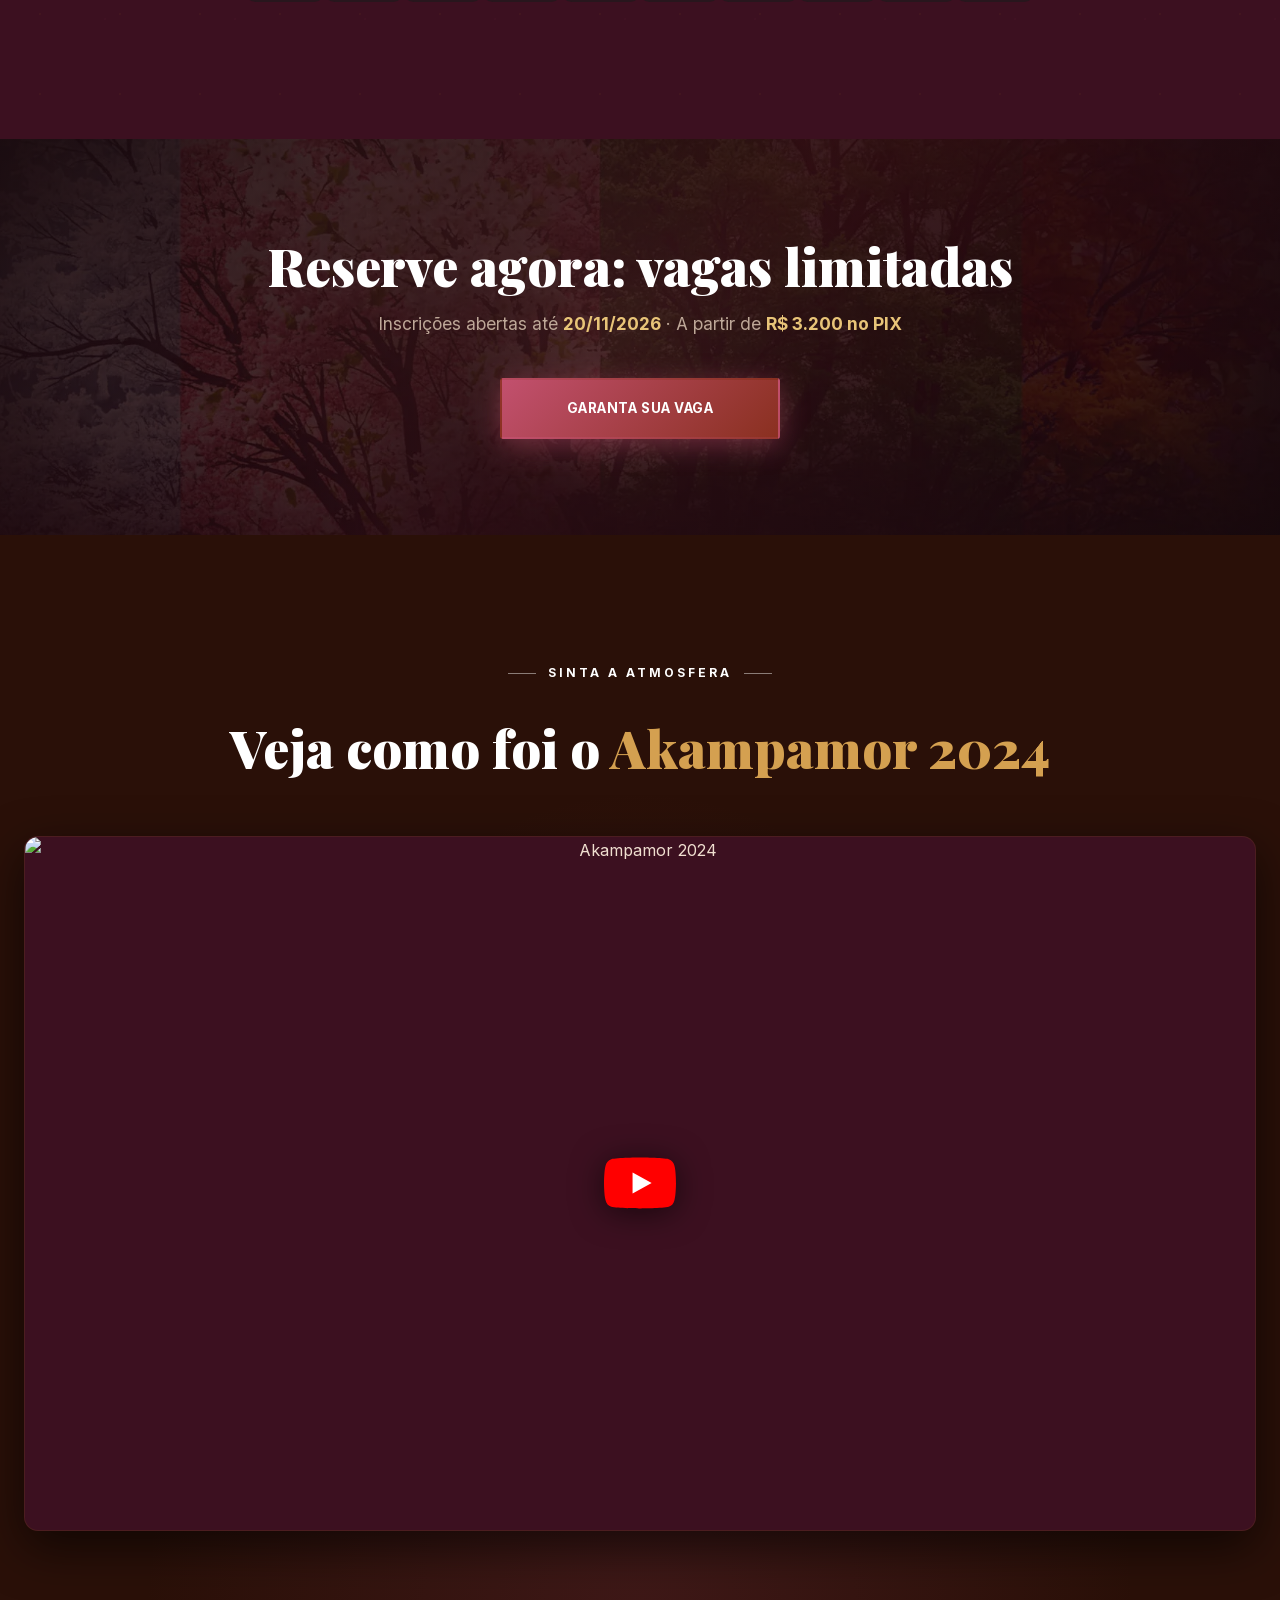
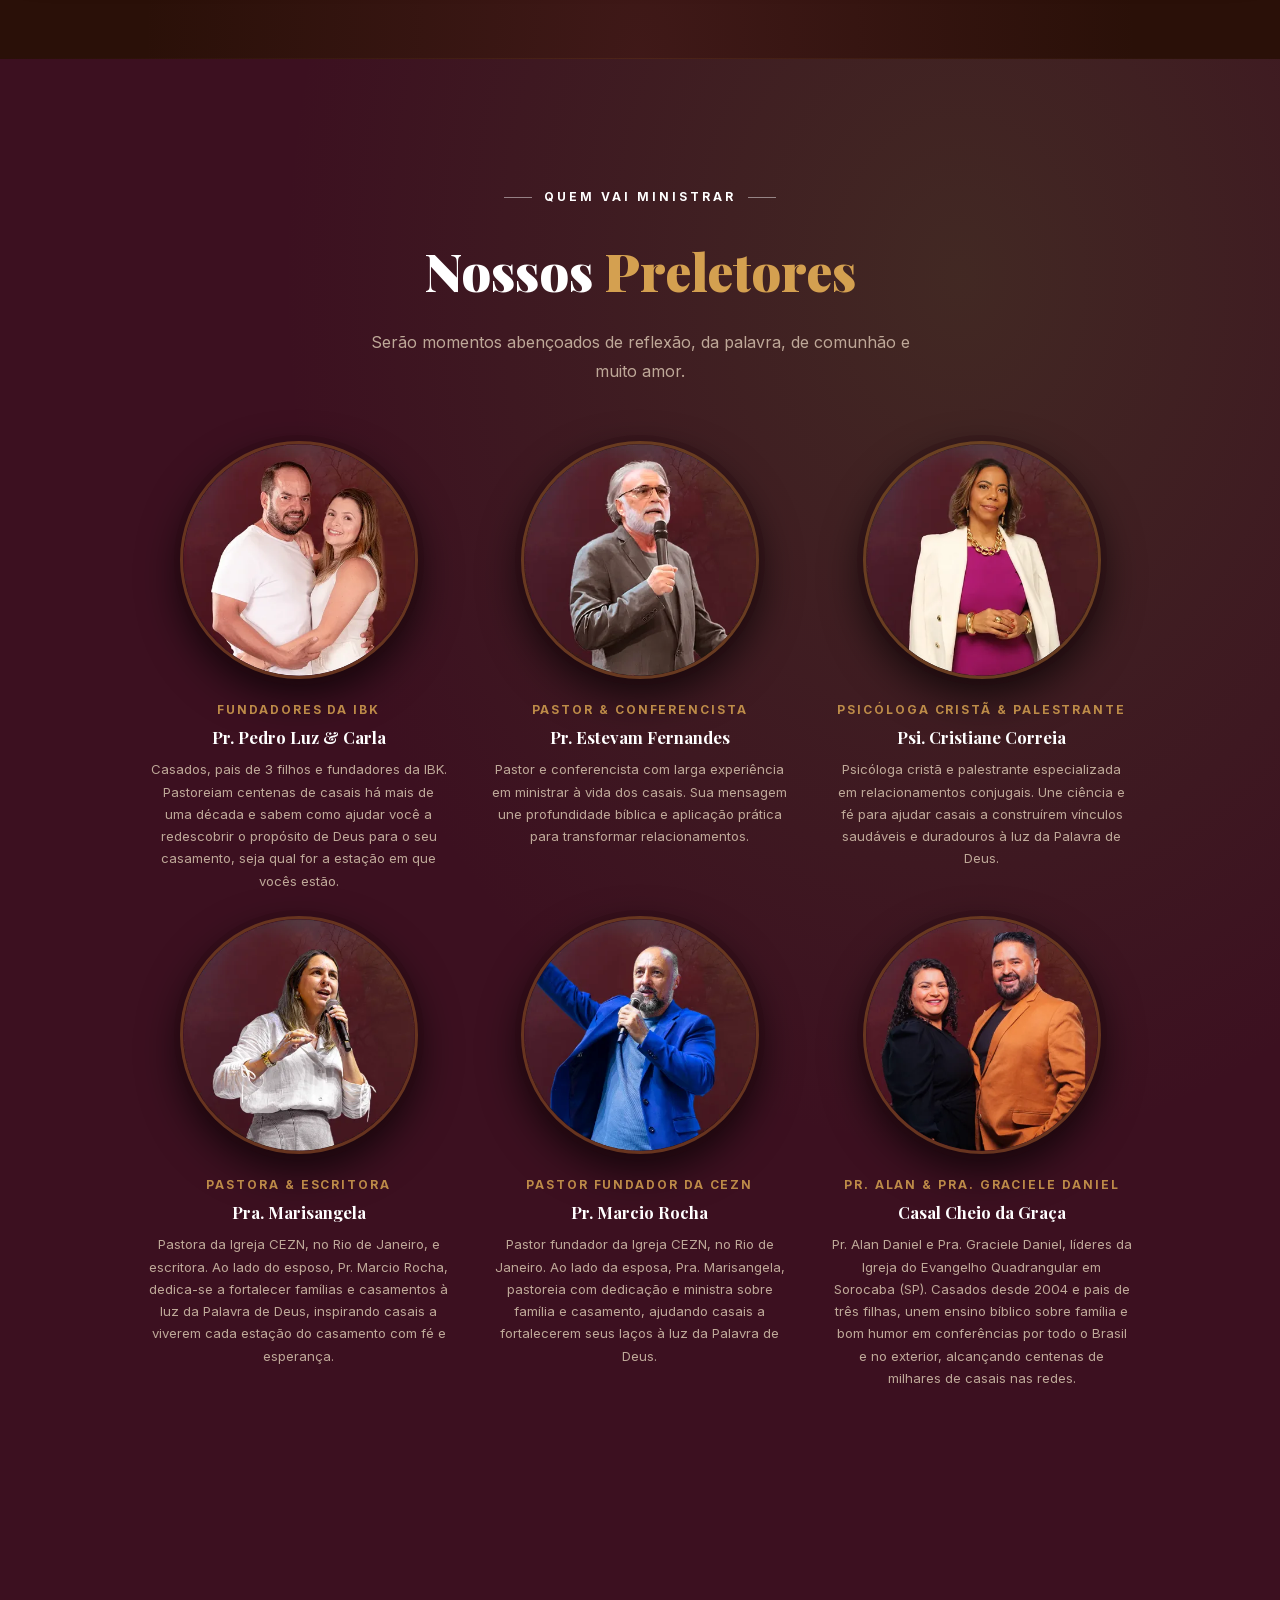
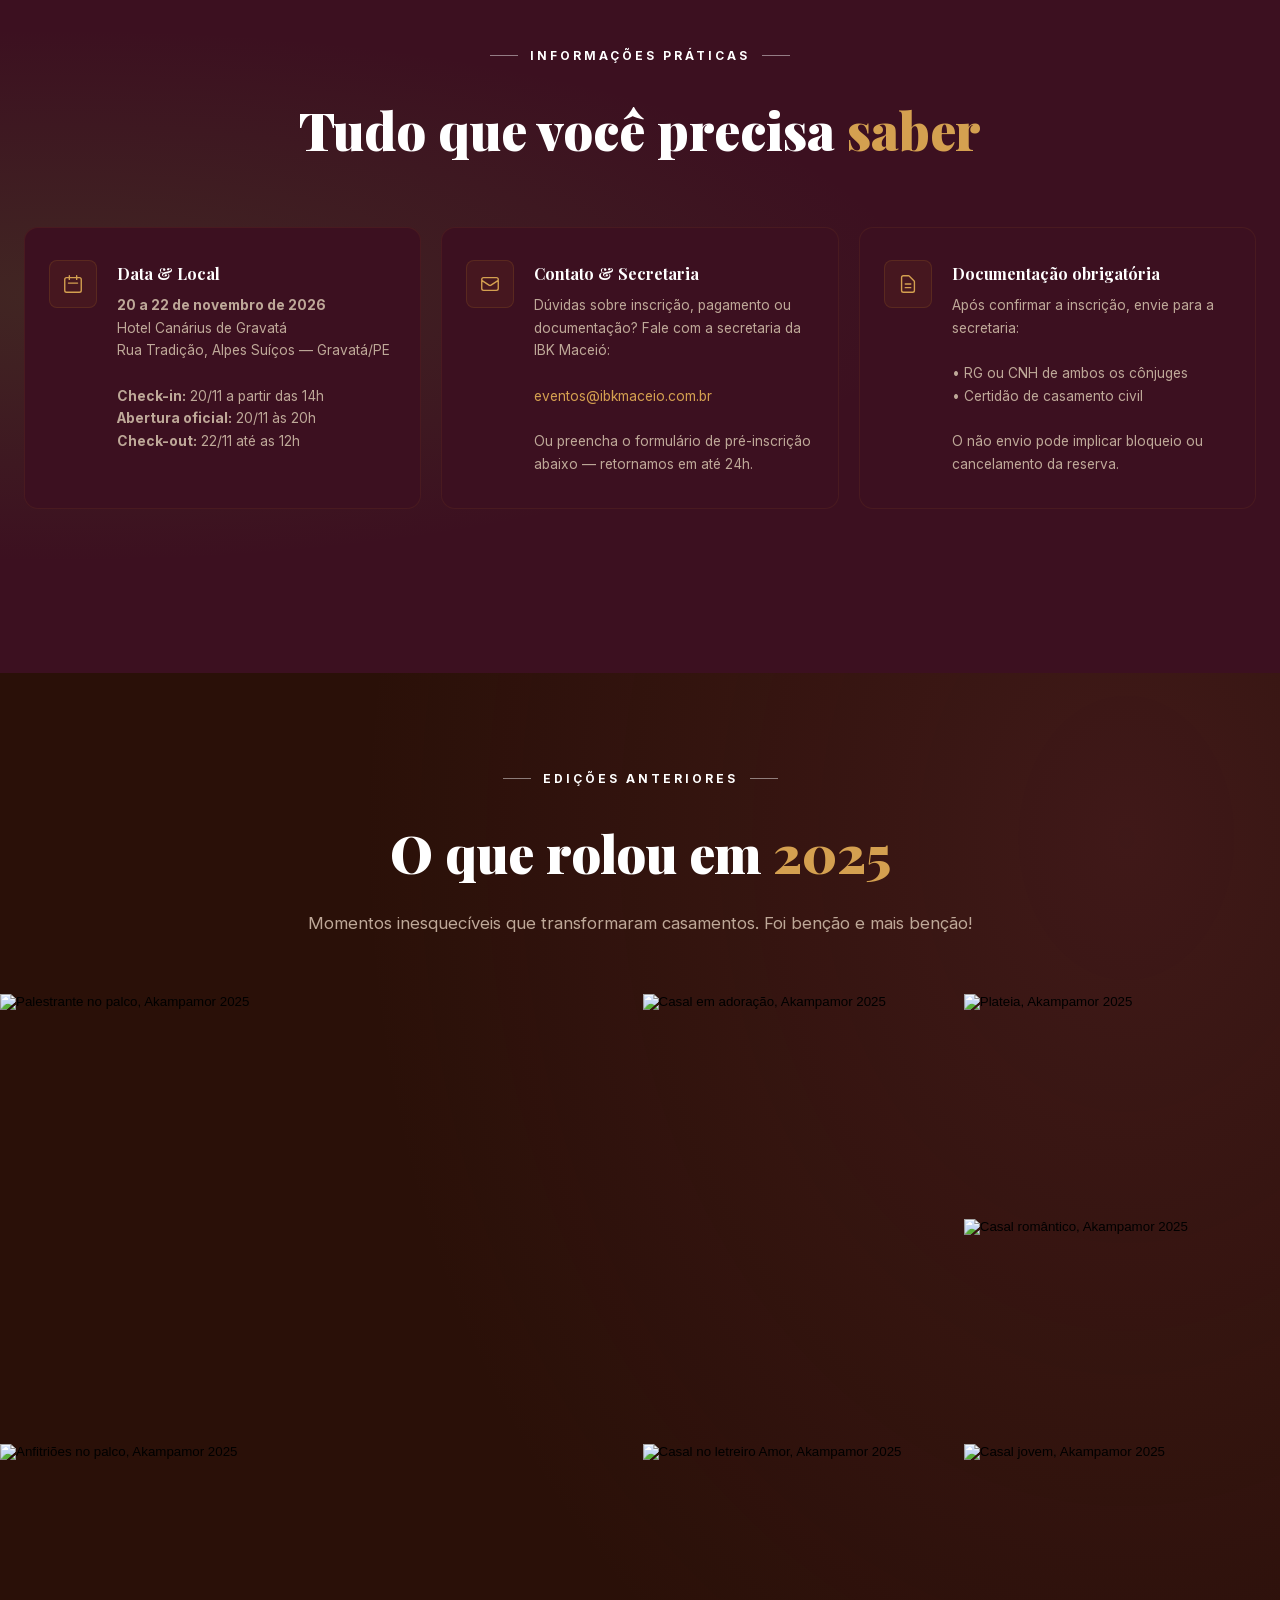
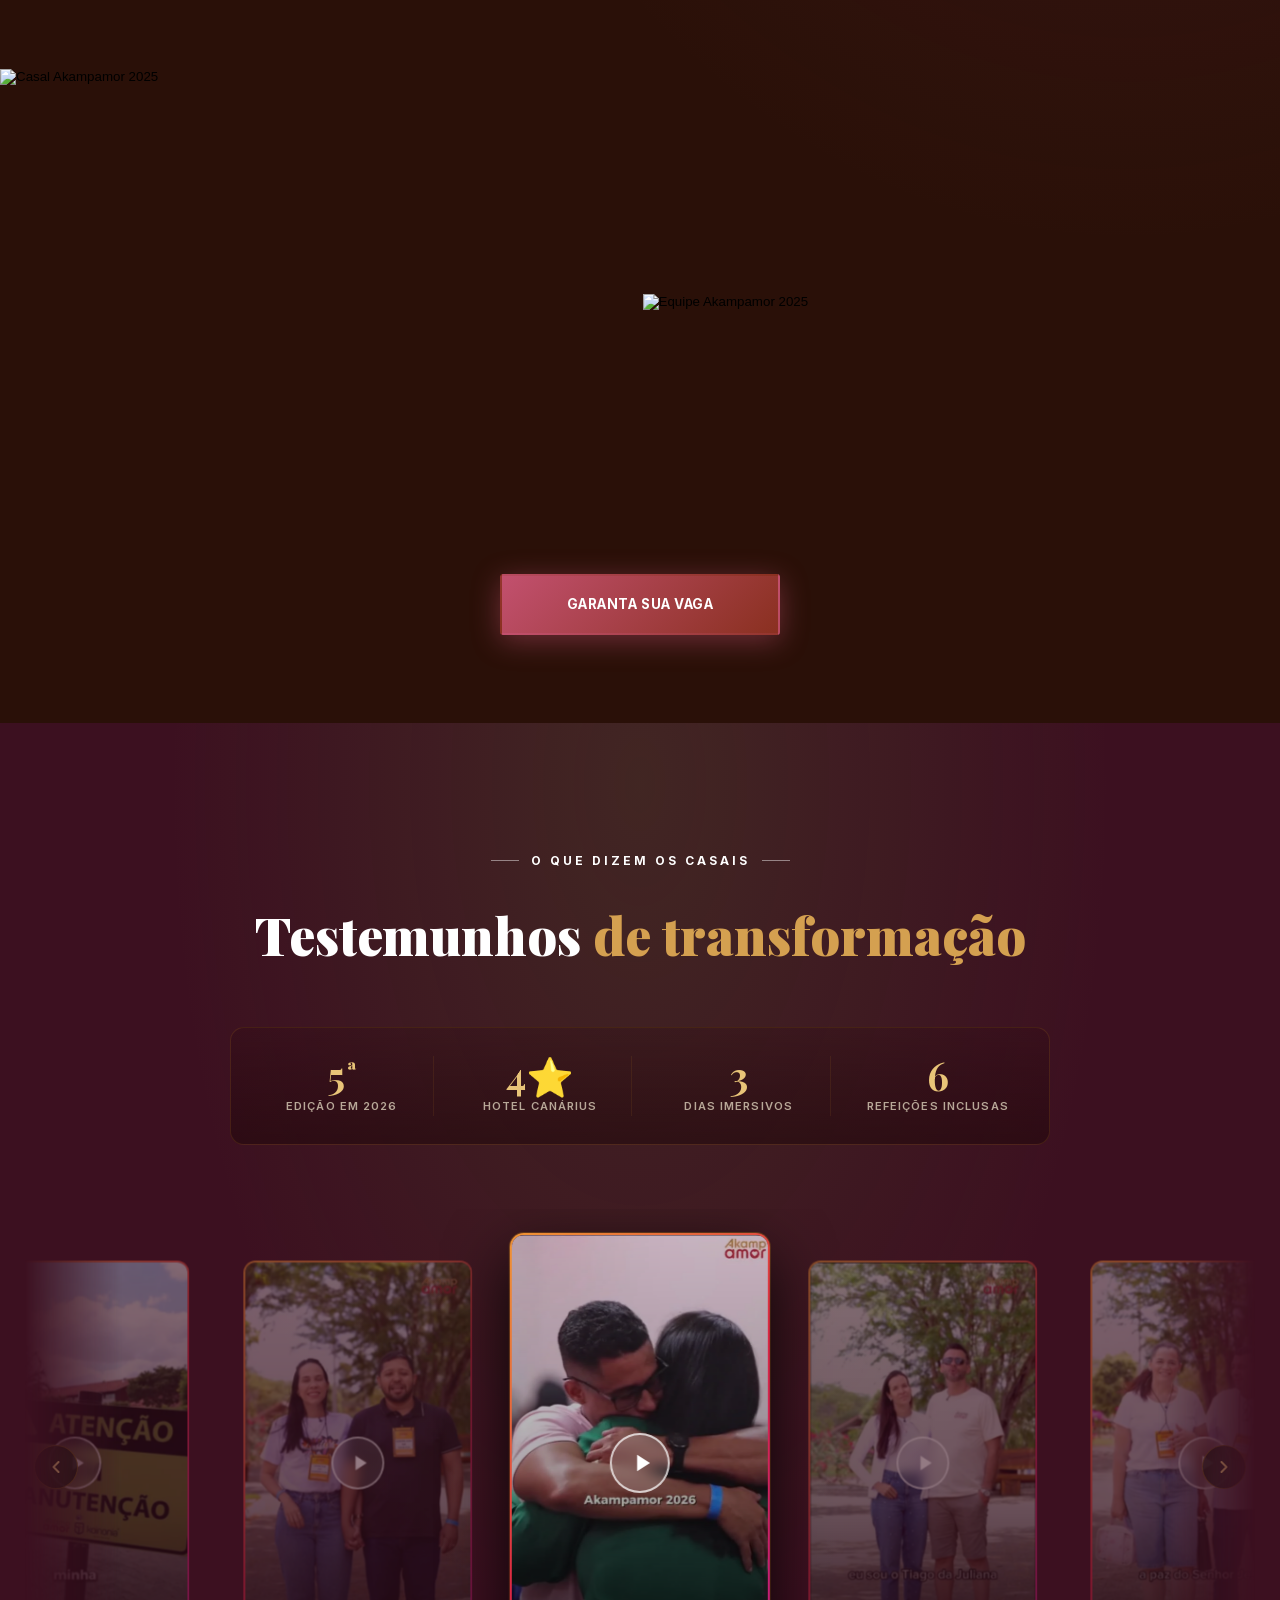
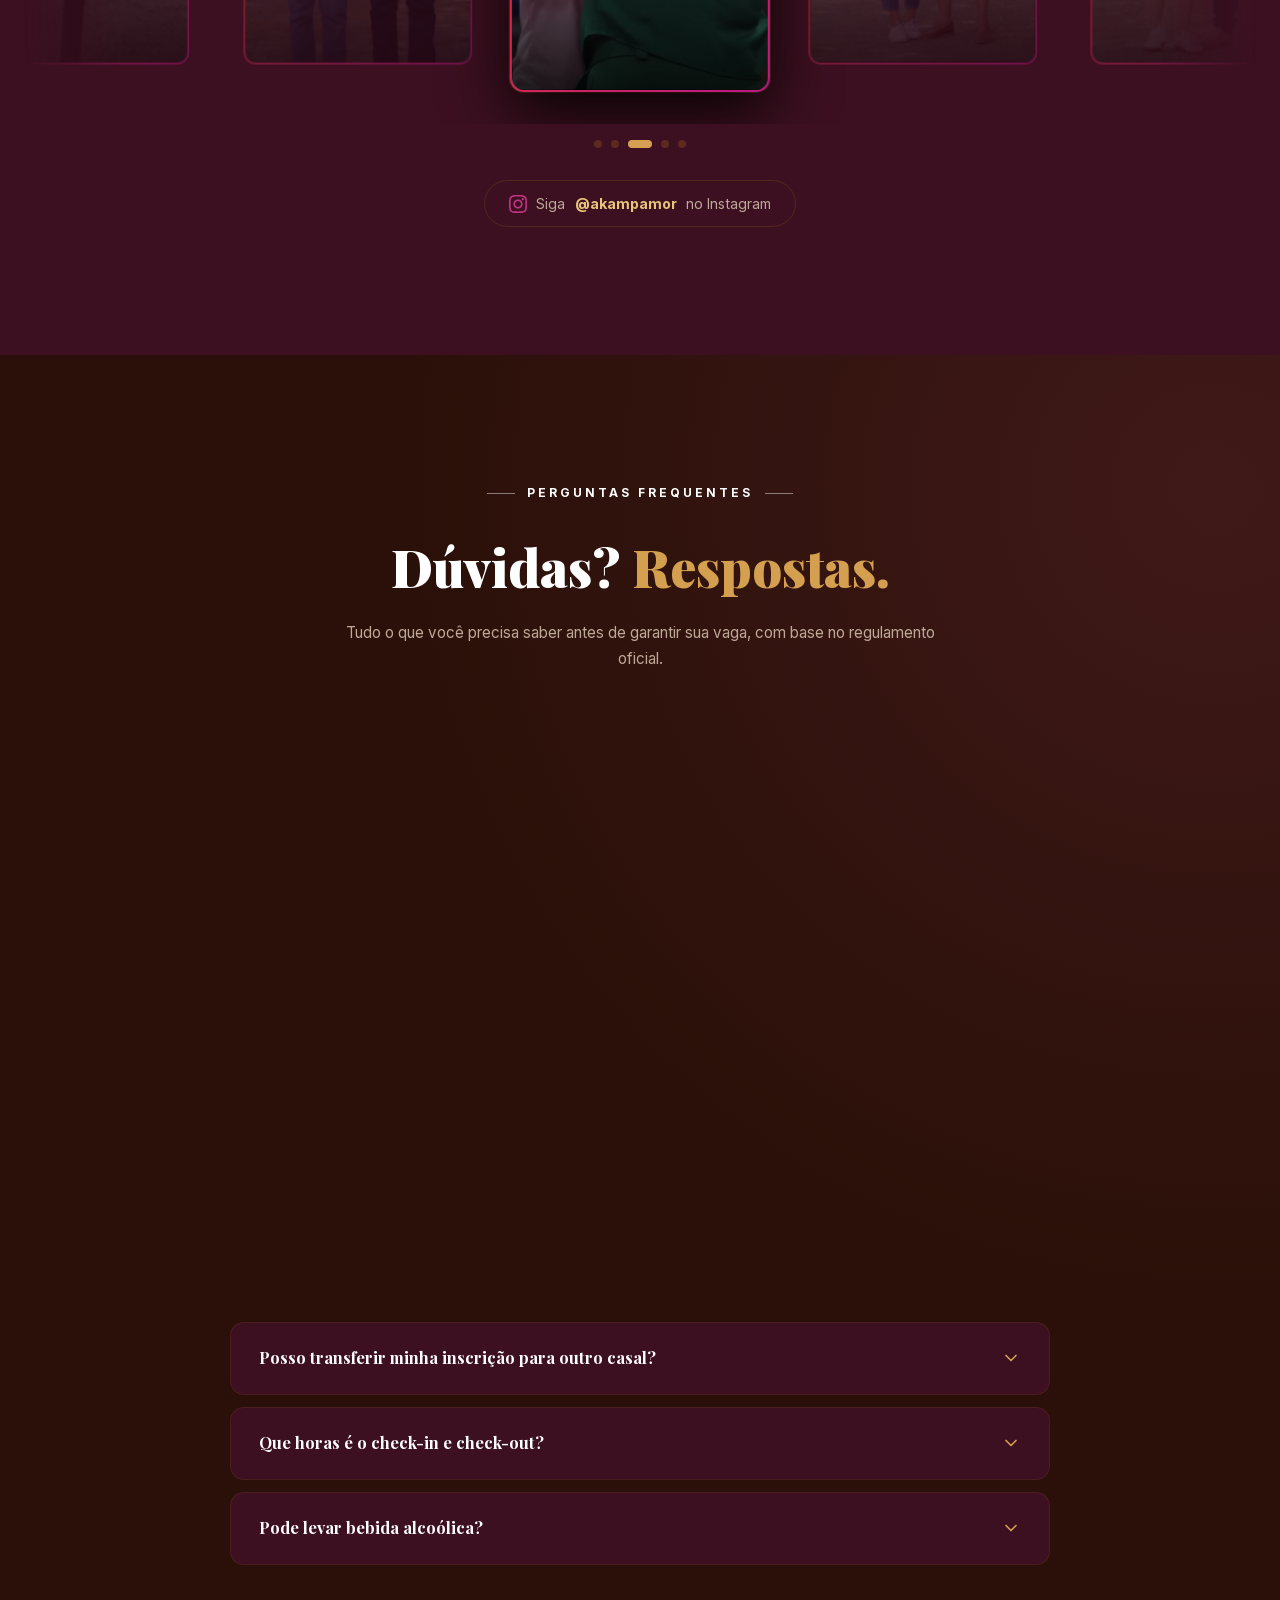
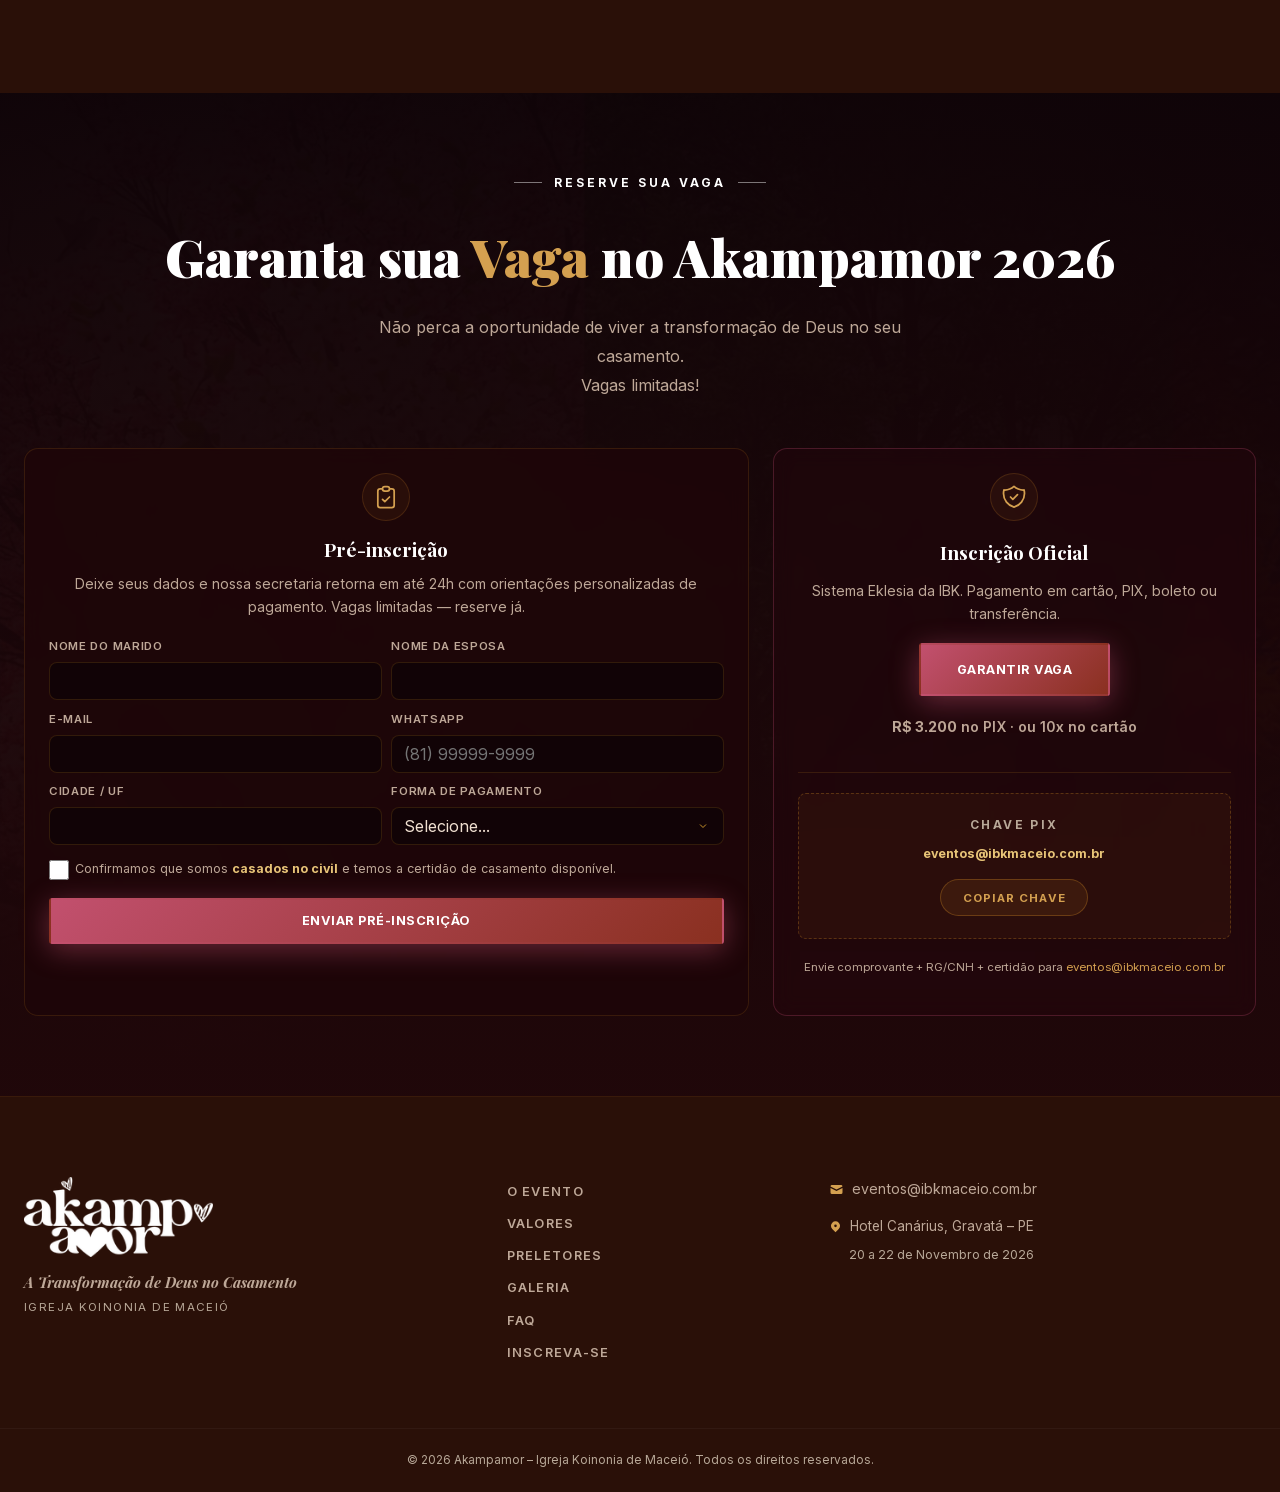
==== commit f9f5afe9: "Hero: nova foto de grupo; preletores: adicionar Casal Cheio da Graça (grid 3x2); O Evento: arte Pedr" ====
--- a/index.html
+++ b/index.html
@@ -74,7 +74,8 @@
       { "@type": "Person", "name": "Pr. Estevam Fernandes" },
       { "@type": "Person", "name": "Psi. Cristiane Correia" },
       { "@type": "Person", "name": "Marisangela Siqueira" },
-      { "@type": "Person", "name": "Marcio Rocha" }
+      { "@type": "Person", "name": "Marcio Rocha" },
+      { "@type": "Organization", "name": "Um Casal Cheio da Graça" }
     ],
     "offers": [
       {
@@ -107,7 +108,7 @@
   <!-- ── Performance: preload crítico ── -->
   <link rel="preload" href="images/fundo-akampamor-2026-mobile.webp" as="image" type="image/webp" media="(max-width: 768px)" />
   <link rel="preload" href="images/fundo-akampamor-2026.webp" as="image" type="image/webp" media="(min-width: 769px)" />
-  <link rel="preload" href="images/preletores-akampamor-2026.webp" as="image" type="image/webp" media="(min-width: 961px)" />
+  <link rel="preload" href="images/hero-preletores-akampamor-2026.webp" as="image" type="image/webp" media="(min-width: 961px)" />
   <link rel="preconnect" href="https://live.staticflickr.com" crossorigin />
   <link rel="preconnect" href="https://img.youtube.com" crossorigin />
   <link rel="preload" href="assets/fonts/playfair-display-normal-latin.woff2" as="font" type="font/woff2" crossorigin />
@@ -1066,38 +1067,12 @@
 .sobre-imagem img {
   border-radius: var(--radius);
   width: 100%;
-  aspect-ratio: 3 / 4;
+  height: auto;
+  aspect-ratio: 9 / 11;
   object-fit: cover;
   object-position: top center;
   box-shadow: var(--shadow);
   filter: brightness(0.92) contrast(1.06);
-}
-.sobre-badge {
-  position: absolute;
-  bottom: -1.5rem;
-  right: -1.5rem;
-  background: linear-gradient(135deg, var(--red), var(--terracotta));
-  color: var(--white);
-  padding: 1.35rem 1.75rem;
-  border-radius: var(--radius-sm);
-  box-shadow: var(--shadow-red);
-  display: flex;
-  flex-direction: column;
-  align-items: center;
-  gap: 0.15rem;
-}
-.sobre-badge strong {
-  font-family: var(--font-display);
-  font-size: 1.5rem;
-  font-weight: 900;
-  line-height: 1;
-}
-.sobre-badge span {
-  font-size: 0.7rem;
-  font-weight: 700;
-  letter-spacing: 0.12em;
-  text-transform: uppercase;
-  opacity: 0.85;
 }
 
 .sobre-texto { display: flex; flex-direction: column; }
@@ -1278,9 +1253,10 @@
 
 .prel-grid {
   display: grid;
-  grid-template-columns: repeat(5, 1fr);
-  gap: 0.75rem;
-  margin-top: 3.5rem;
+  grid-template-columns: repeat(3, 1fr);
+  gap: 1.5rem;
+  max-width: 1000px;
+  margin: 3.5rem auto 0;
 }
 
 .prel-card {
@@ -1924,6 +1900,8 @@
   gap: 2.5rem;
   align-items: stretch;
 }
+.inv-grid > * { min-width: 0; }
+.preco-card .btn { white-space: normal; max-width: 100%; }
 
 /* Pricing card */
 .preco-card {
@@ -1983,6 +1961,7 @@
   font-weight: 900;
   line-height: 1;
   letter-spacing: -0.02em;
+  padding: 0 0.08em; /* glifo "3" ultrapassa a caixa; sem padding o background-clip:text corta a borda */
   background: linear-gradient(180deg, var(--white) 0%, var(--gold-light) 100%);
   -webkit-background-clip: text;
   -webkit-text-fill-color: transparent;
@@ -2204,13 +2183,13 @@
   bottom: -0.55rem;
   left: 50%;
   transform: translateX(-50%);
-  font-size: 0.75rem;
+  font-size: 0.62rem;
   font-weight: 700;
-  letter-spacing: 0.1em;
+  letter-spacing: 0.04em;
   text-transform: uppercase;
   color: var(--muted-dim);
   background: var(--dark-2);
-  padding: 0.1rem 0.4rem;
+  padding: 0.1rem 0.3rem;
   border-radius: 2rem;
   white-space: nowrap;
 }
@@ -2604,6 +2583,7 @@
 }
 
 .reel-label {
+  display: none;
   font-size: 0.7rem;
   font-weight: 700;
   letter-spacing: 0.18em;
@@ -3031,6 +3011,7 @@
 [data-anim][data-delay="3"] { transition-delay: 0.30s; }
 [data-anim][data-delay="4"] { transition-delay: 0.40s; }
 [data-anim][data-delay="5"] { transition-delay: 0.50s; }
+[data-anim][data-delay="6"] { transition-delay: 0.60s; }
 
 /* ── Micro-movimentos: hover lift ── */
 .estacao-card {
@@ -3071,7 +3052,6 @@
   .hero-particles { display: none; }
   [class*="hero-anim-"] { animation: none !important; opacity: 1 !important; }
   [data-anim] { opacity: 1 !important; transform: none !important; }
-  .sobre-badge { animation: none; }
 }
 
 /* ══════════════════════════════════════════════
@@ -3158,7 +3138,7 @@
   .hero-selo { margin-left: auto; margin-right: auto; }
 
   .sobre-grid { grid-template-columns: 1fr; gap: 4rem; }
-  .sobre-imagem { display: none; }
+  .sobre-imagem { max-width: 420px; margin: 0 auto; }
 
   .versiculo-content { flex-direction: column; gap: 2rem; text-align: center; }
   .versiculo-numero { display: none; }
@@ -3179,6 +3159,7 @@
    RESPONSIVE — 640px (Mobile)
 ══════════════════════════════════════════════ */
 @media (max-width: 640px) {
+  .parcela-item.parcela-passou::after { display: none; }
   .estacoes-grid { grid-template-columns: 1fr 1fr; gap: 1rem; }
   .prel-grid { grid-template-columns: repeat(2, 1fr); max-width: 100%; margin: 3rem auto 0; }
   .info-grid { grid-template-columns: 1fr; }
@@ -3455,7 +3436,7 @@
       <!-- Preletores: coluna direita do grid -->
       <div class="hero-right">
         <div class="hero-foto-frame">
-          <img src="images/preletores-akampamor-2026.webp" alt="Preletores do Akampamor 2026: 4 Estações" class="hero-foto" width="800" height="639" fetchpriority="high" />
+          <img src="images/hero-preletores-akampamor-2026.webp" alt="Preletores do Akampamor 2026: 4 Estações do Casamento" class="hero-foto" width="917" height="1120" fetchpriority="high" />
         </div>
       </div>
 
@@ -3563,11 +3544,7 @@
   <section class="sobre" id="sobre">
     <div class="container sobre-grid">
       <div class="sobre-imagem" data-anim="left">
-        <img src="images/casal-retiro-akampamor-2026.webp" alt="Casal no Akampamor 2026" loading="lazy" decoding="async" width="800" height="800" />
-        <div class="sobre-badge">
-          <strong>Nov 2026</strong>
-          <span>Gravatá – PE</span>
-        </div>
+        <img src="images/pedro-luz-carla-akampamor-2026.webp" alt="Pr. Pedro Luz e Carla — Akampamor 2026, 20 a 22 de novembro" loading="lazy" decoding="async" width="800" height="978" />
       </div>
       <div class="sobre-texto" data-anim data-delay="2">
         <span class="tag" data-anim data-delay="3">O Evento</span>
@@ -3792,6 +3769,20 @@
             <span class="prel-tag">Pastor Fundador da CEZN</span>
             <h3>Pr. Marcio Rocha</h3>
             <p>Pastor fundador da Igreja CEZN, no Rio de Janeiro. Ao lado da esposa, Pra. Marisangela, pastoreia com dedicação e ministra sobre família e casamento, ajudando casais a fortalecerem seus laços à luz da Palavra de Deus.</p>
+          </div>
+        </article>
+
+        <article class="prel-card" data-anim data-delay="6">
+          <div class="prel-img">
+            <img src="images/casal-cheio-da-graca-preletores-akampamor.webp" alt="Casal Cheio da Graça — Pr. Alan e Pra. Graciele Daniel, Akampamor 2026" loading="lazy" decoding="async" width="400" height="400" />
+            <div class="prel-overlay">
+              <span>Casal Cheio da Graça</span>
+            </div>
+          </div>
+          <div class="prel-body">
+            <span class="prel-tag">Pr. Alan &amp; Pra. Graciele Daniel</span>
+            <h3>Casal Cheio da Graça</h3>
+            <p>Pr. Alan Daniel e Pra. Graciele Daniel, líderes da Igreja do Evangelho Quadrangular em Sorocaba (SP). Casados desde 2004 e pais de três filhas, unem ensino bíblico sobre família e bom humor em conferências por todo o Brasil e no exterior, alcançando centenas de milhares de casais nas redes.</p>
           </div>
         </article>
 
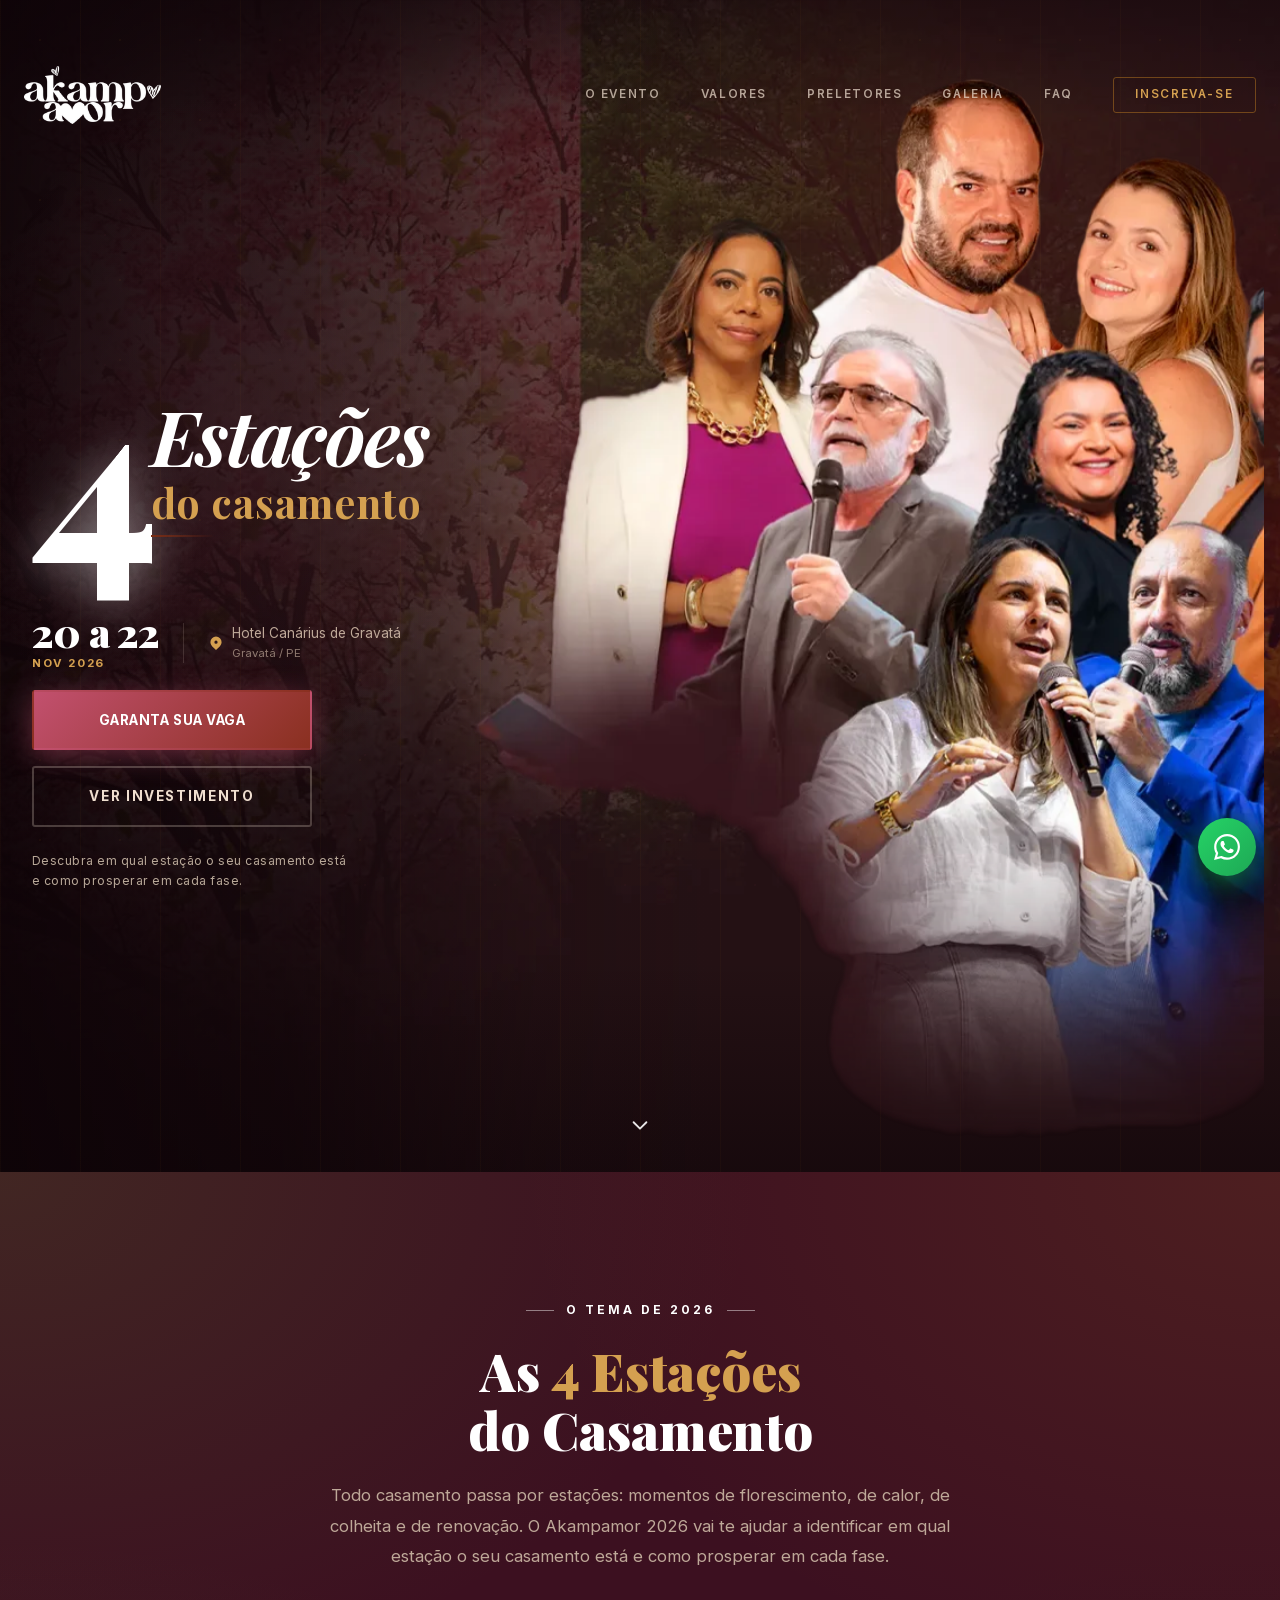
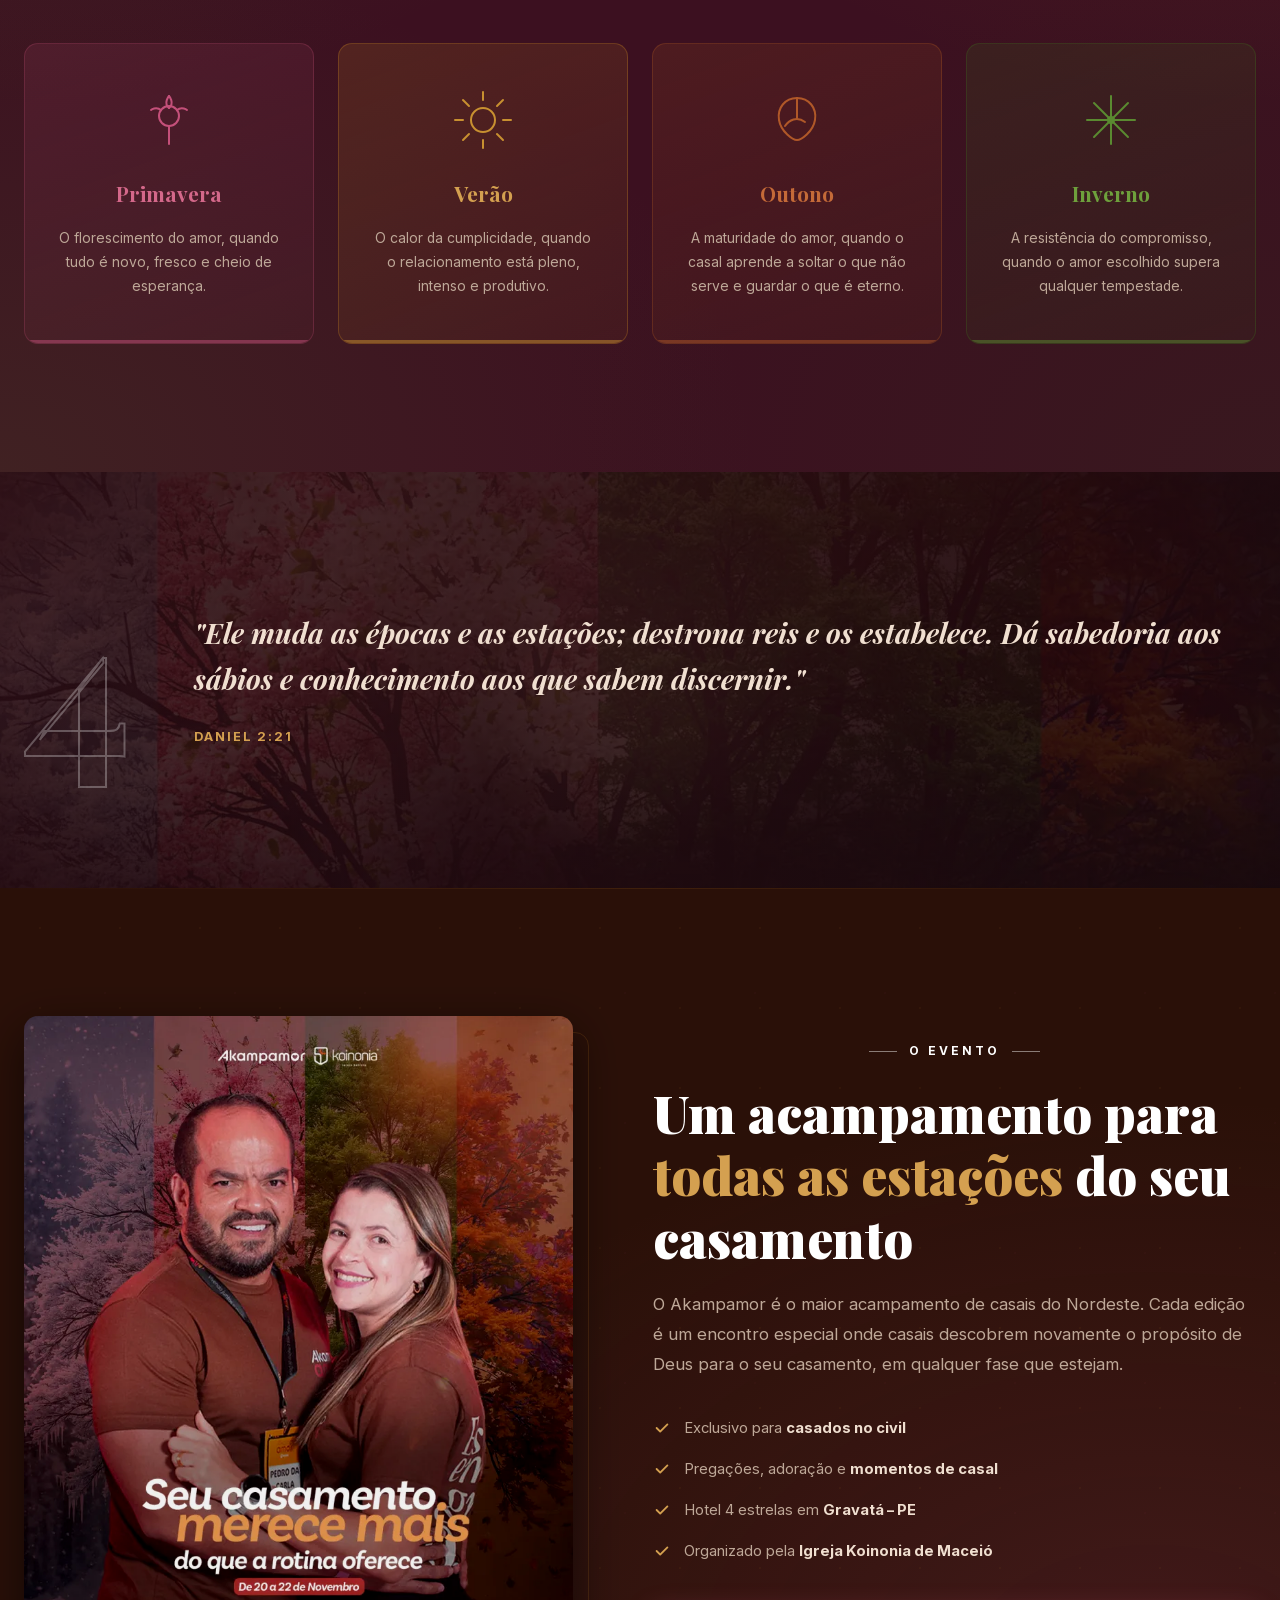
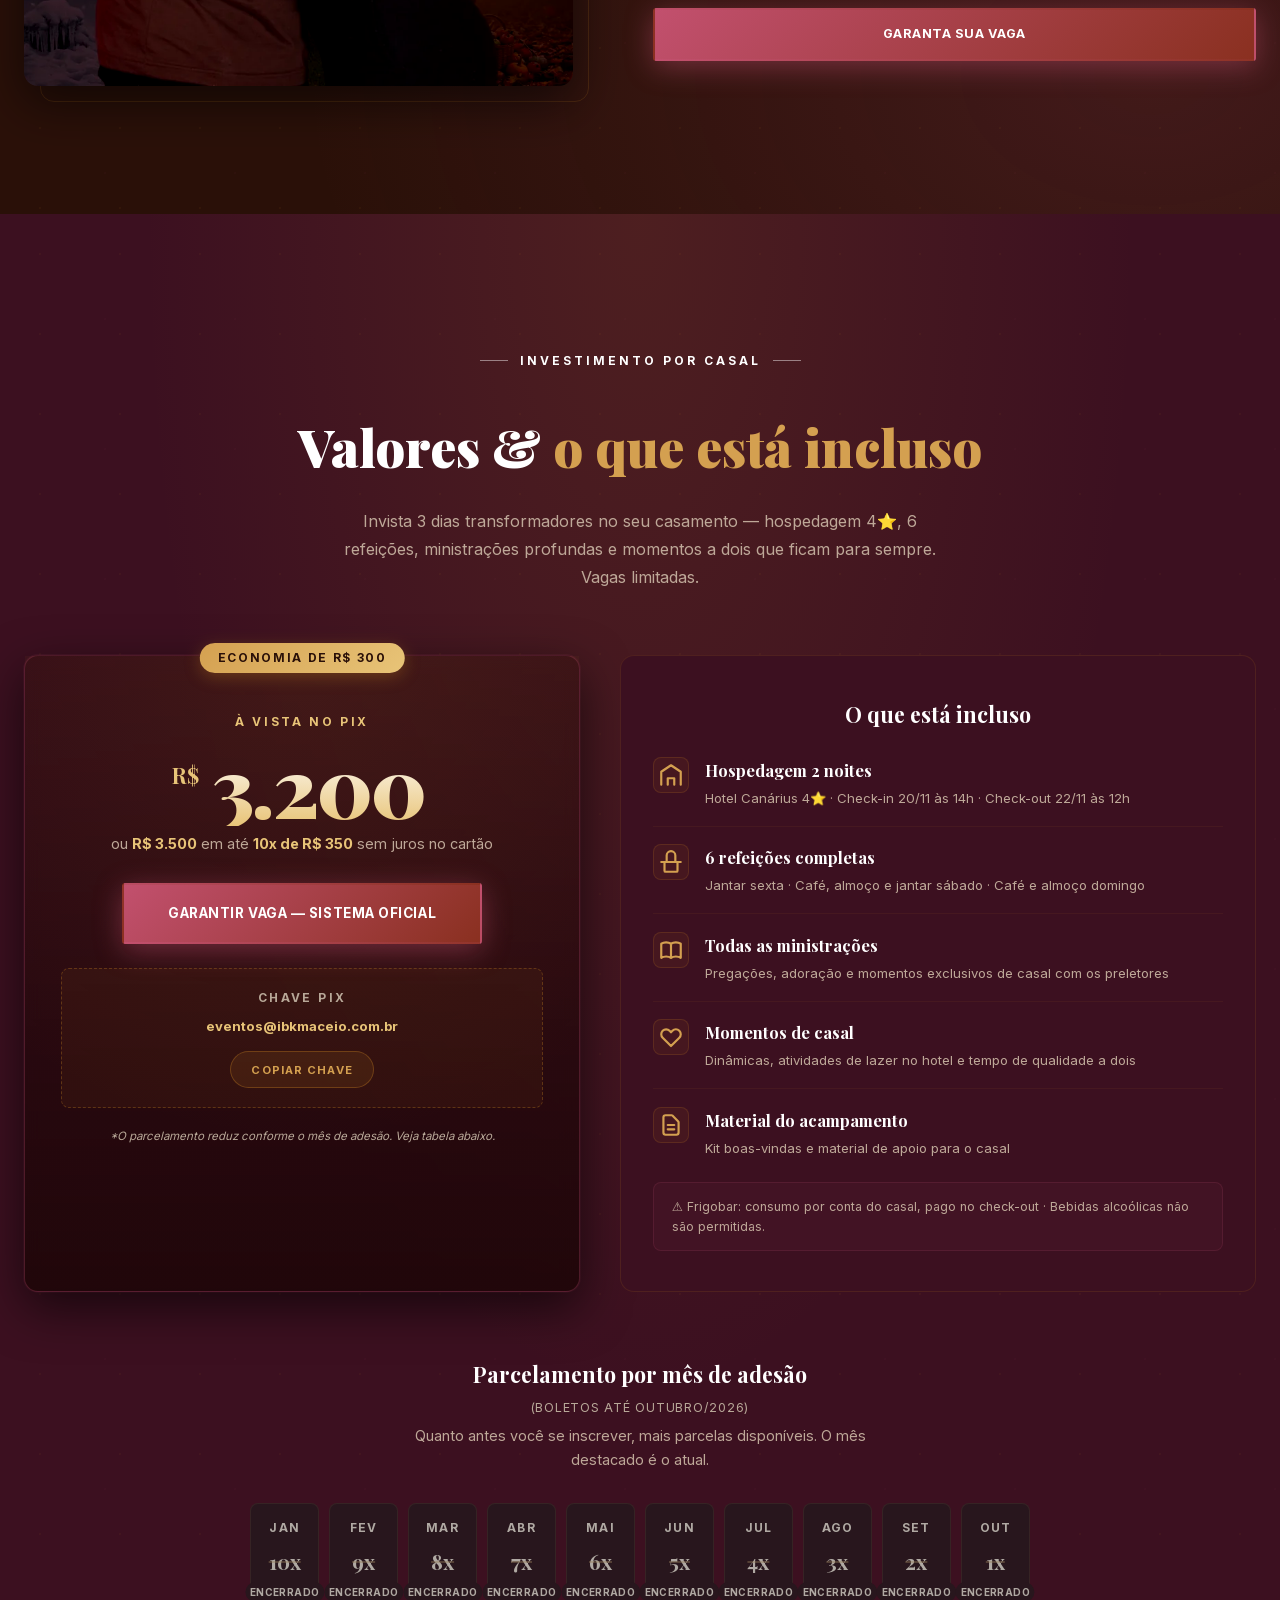
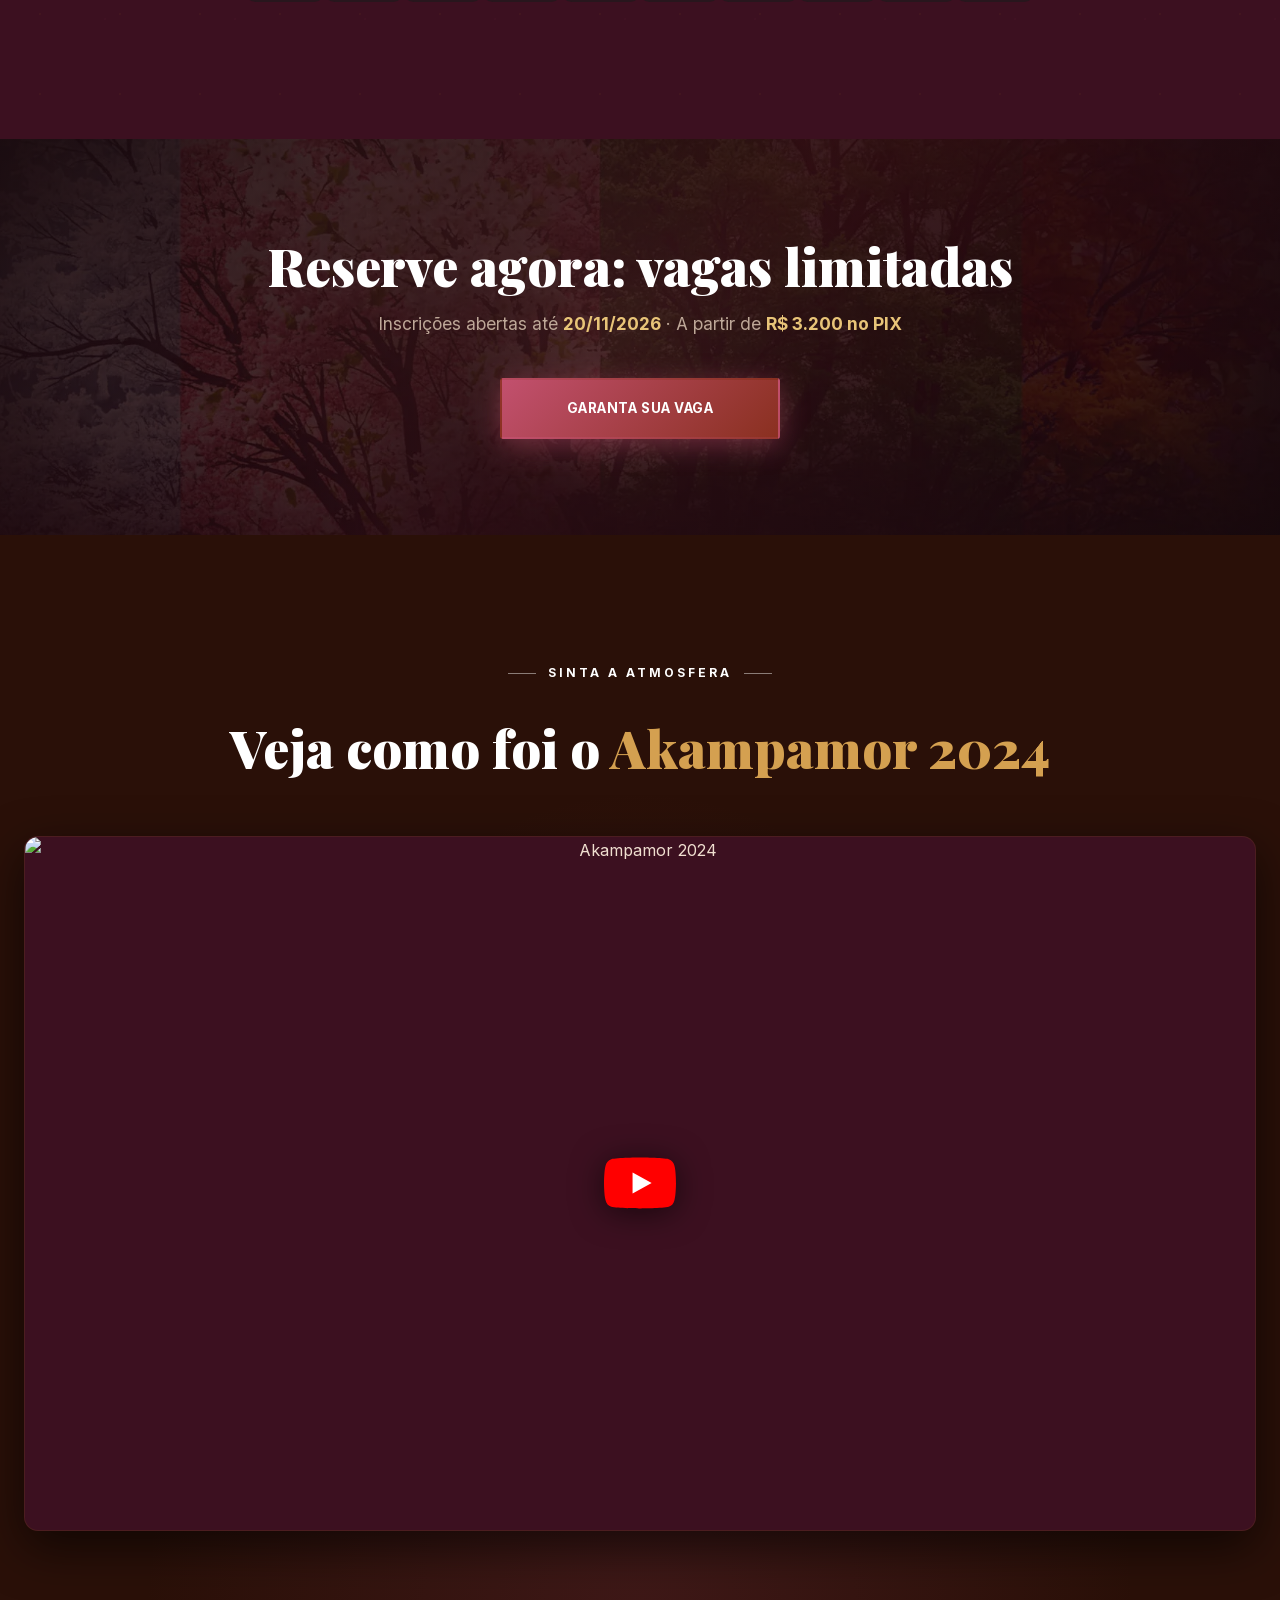
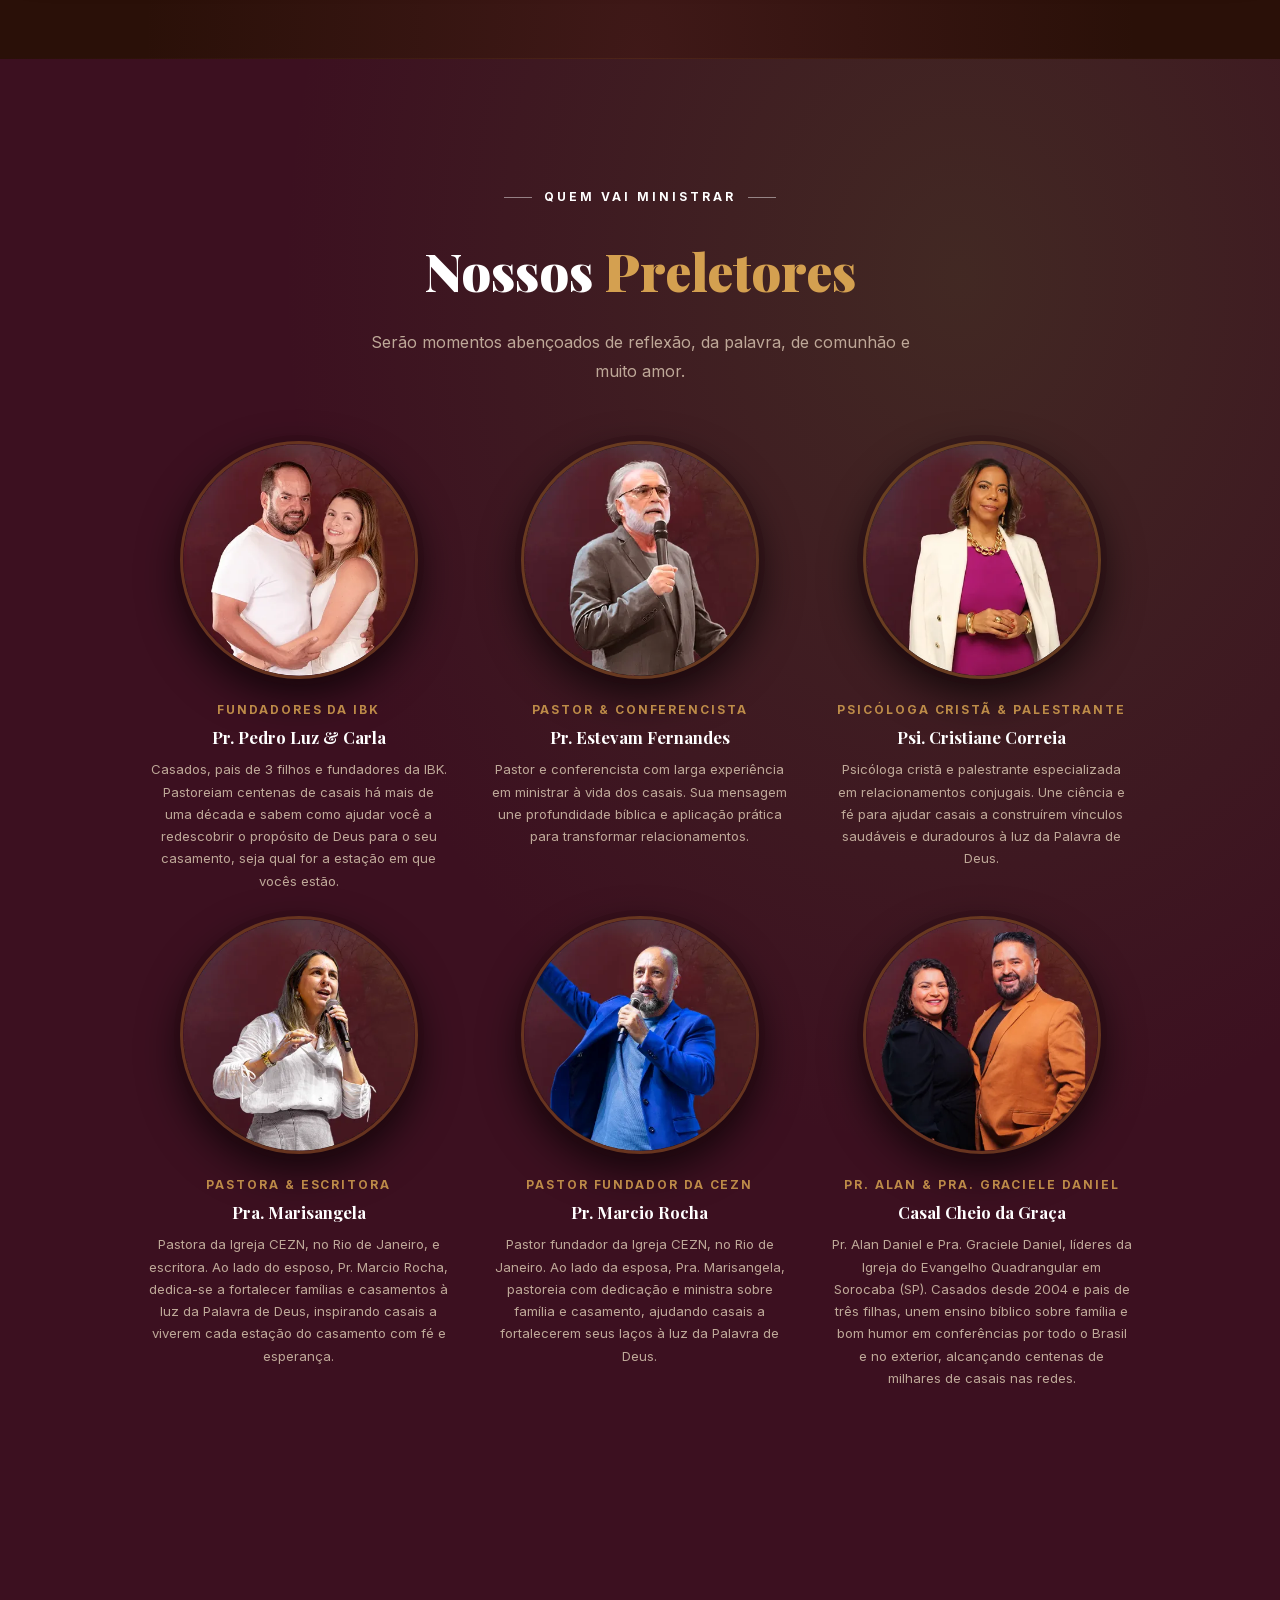
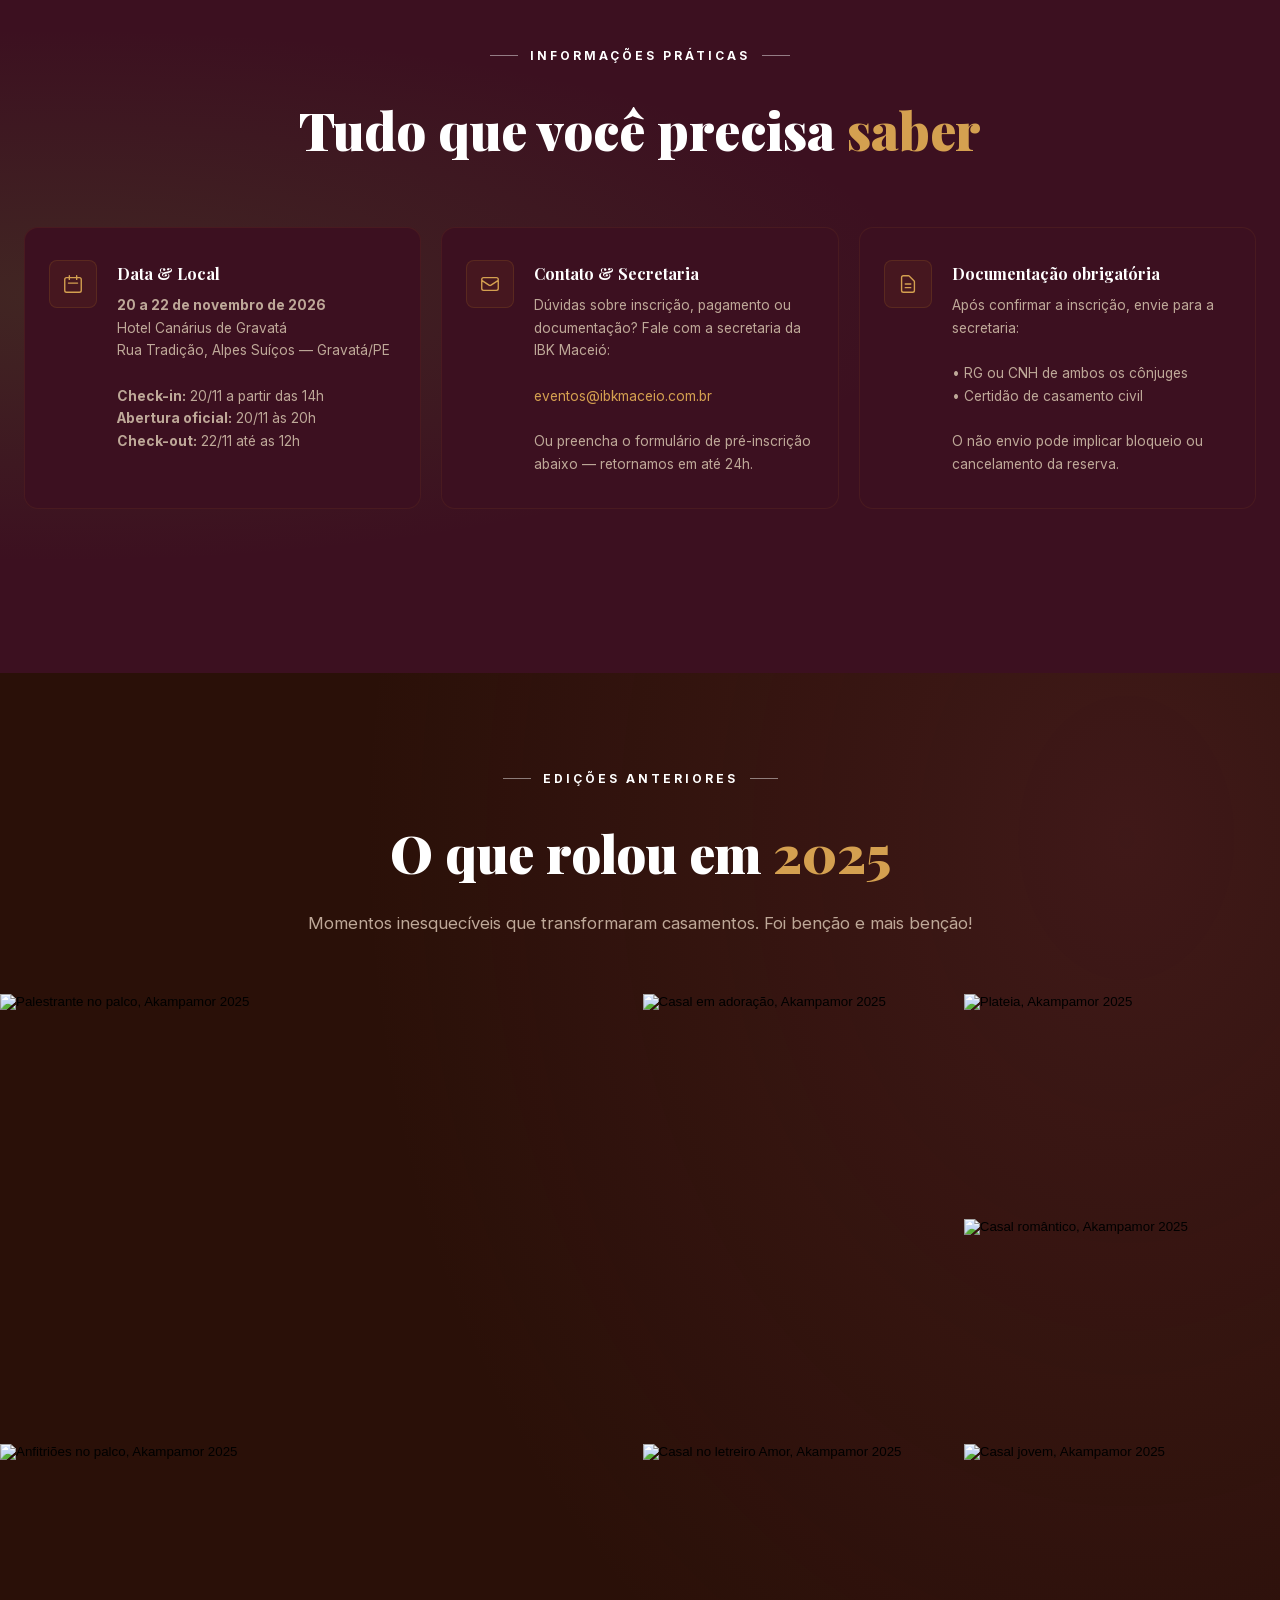
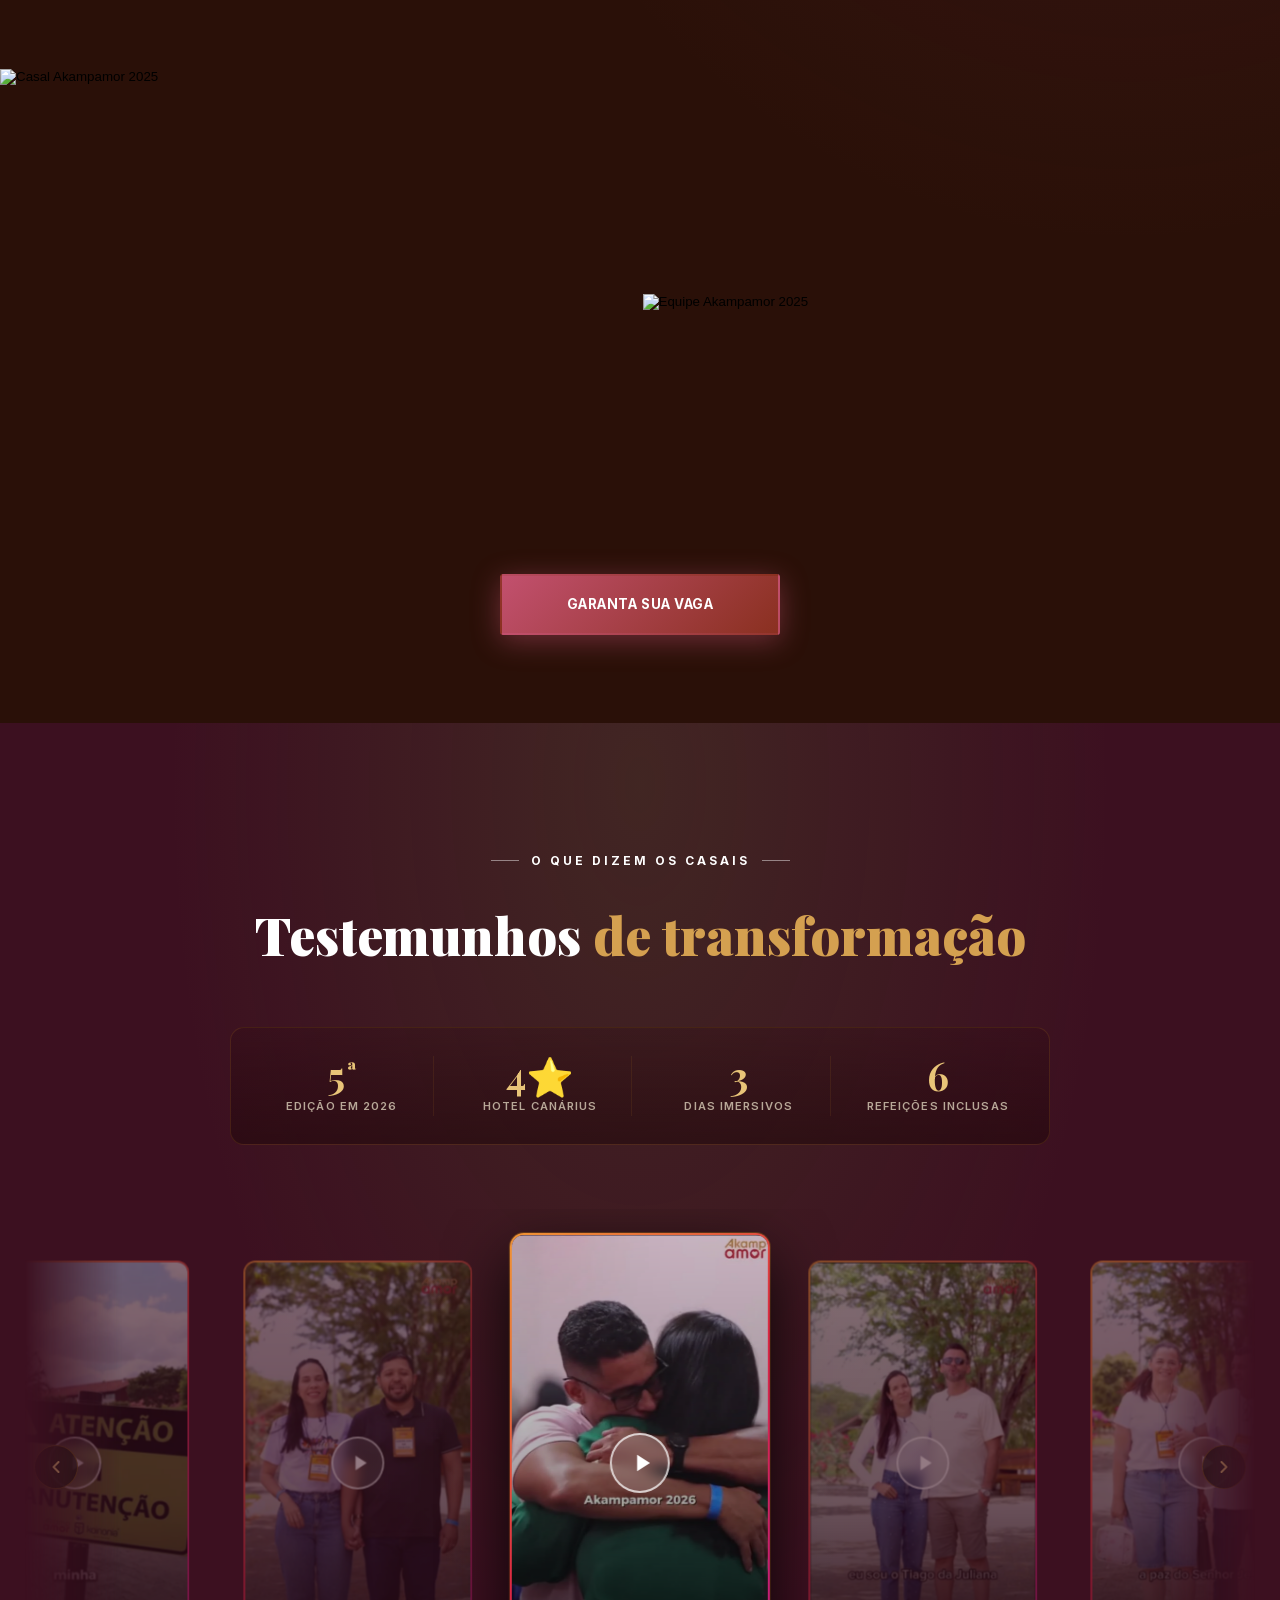
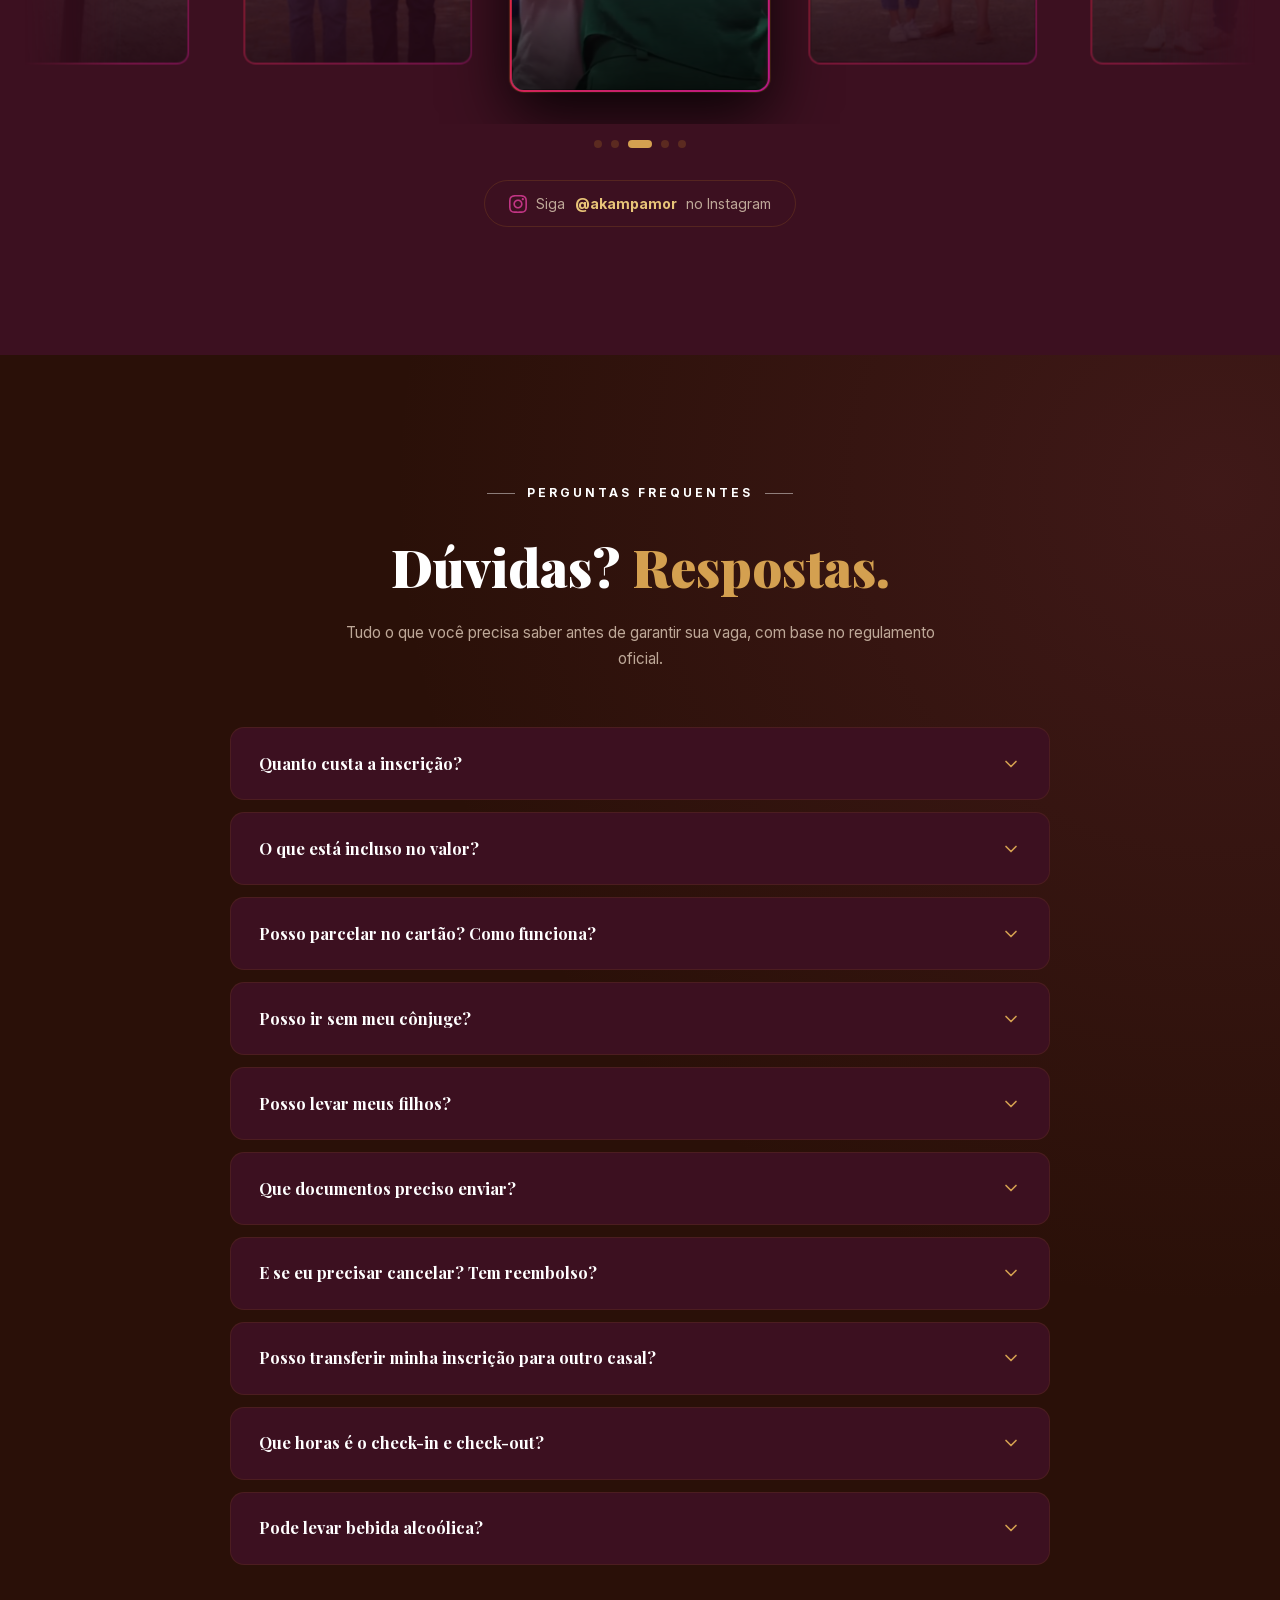
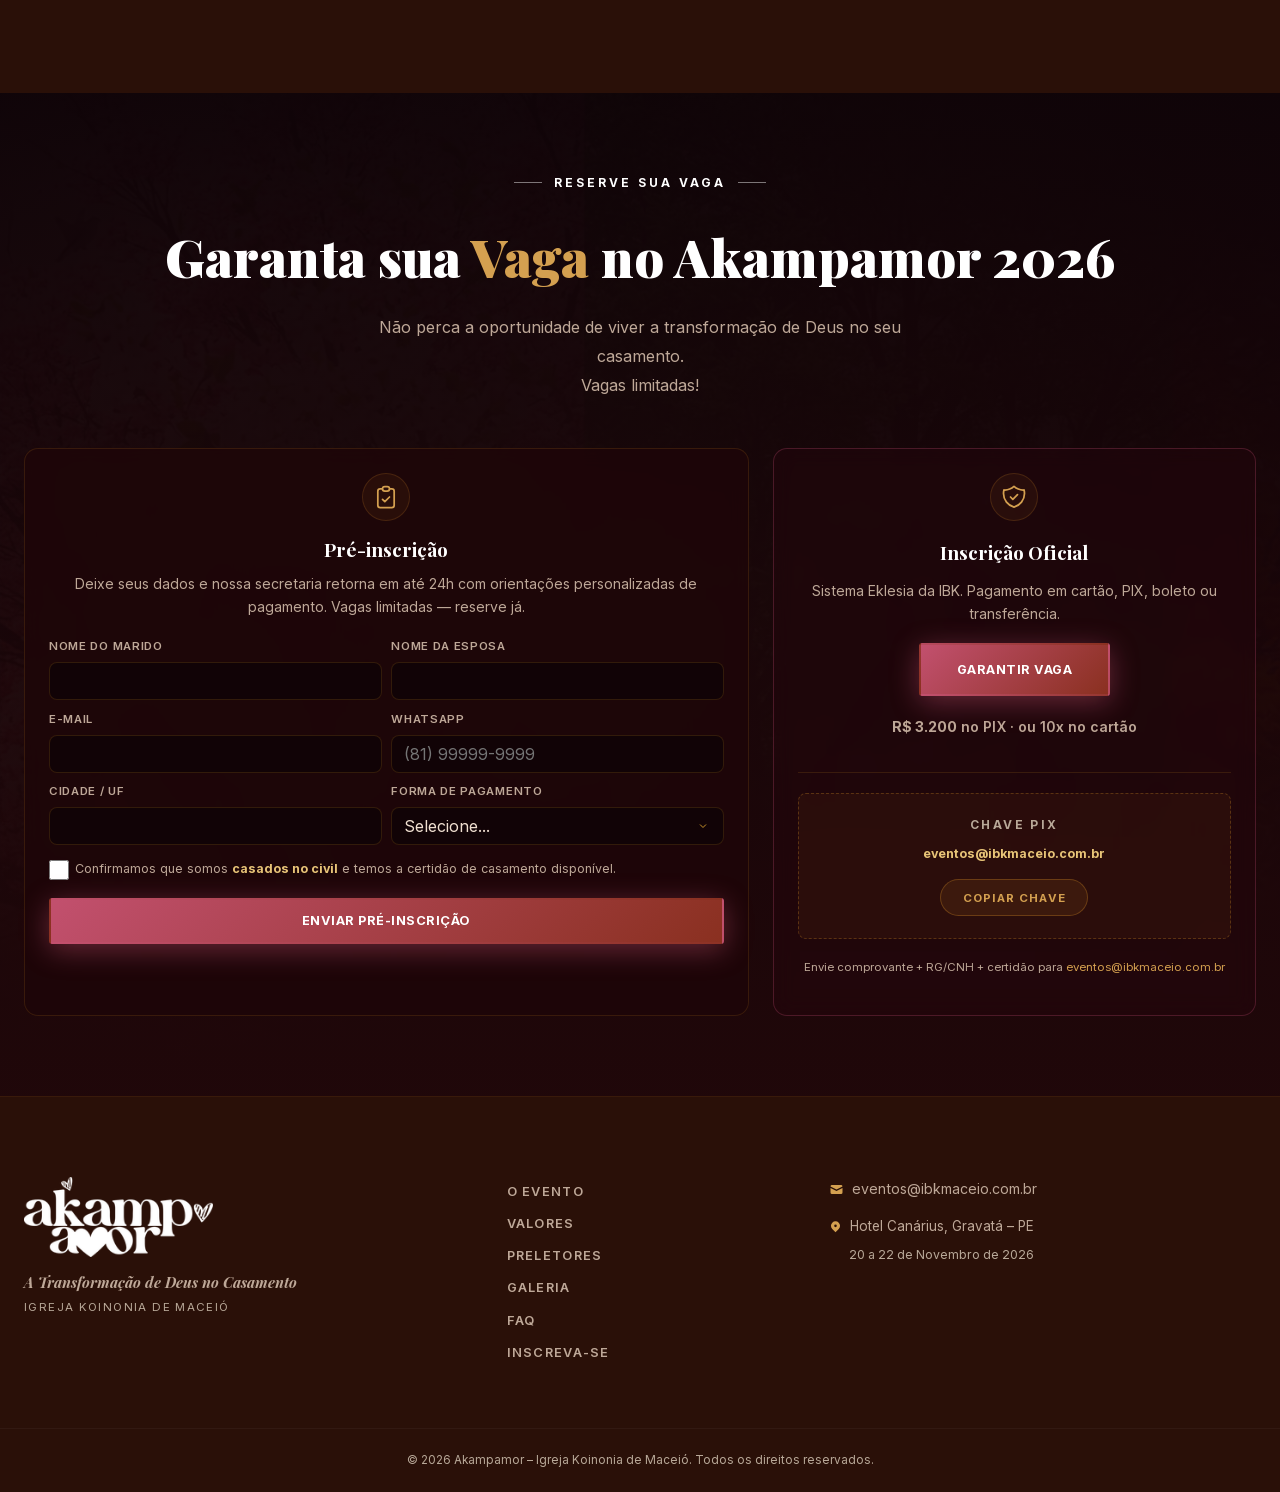
==== commit 9ef72dbc: "Hero: foto de grupo com fundo transparente (recorte sobre arte do designer), maior (scale 1.3) e ass" ====
--- a/index.html
+++ b/index.html
@@ -562,7 +562,7 @@
   align-items: flex-end;
   justify-content: flex-start;
   position: relative;
-  transform: scale(1.0);
+  transform: translateY(8%) scale(1.3);
   transform-origin: bottom left;
 }
 
@@ -584,7 +584,8 @@
   object-fit: contain;
   object-position: bottom left;
   display: block;
-  mix-blend-mode: multiply;
+  -webkit-mask-image: linear-gradient(to bottom, #000 68%, transparent 100%);
+  mask-image: linear-gradient(to bottom, #000 68%, transparent 100%);
   animation: heroFotoEntrada 1s cubic-bezier(0.22, 1, 0.36, 1) 0.35s both;
 }
 
@@ -3103,8 +3104,8 @@
     z-index: 2;
     pointer-events: none;
   }
+  .hero-foto-frame { transform: none; }
   .hero-foto {
-    mix-blend-mode: normal;
     width: 96%;
     height: auto;
     max-height: 100%;
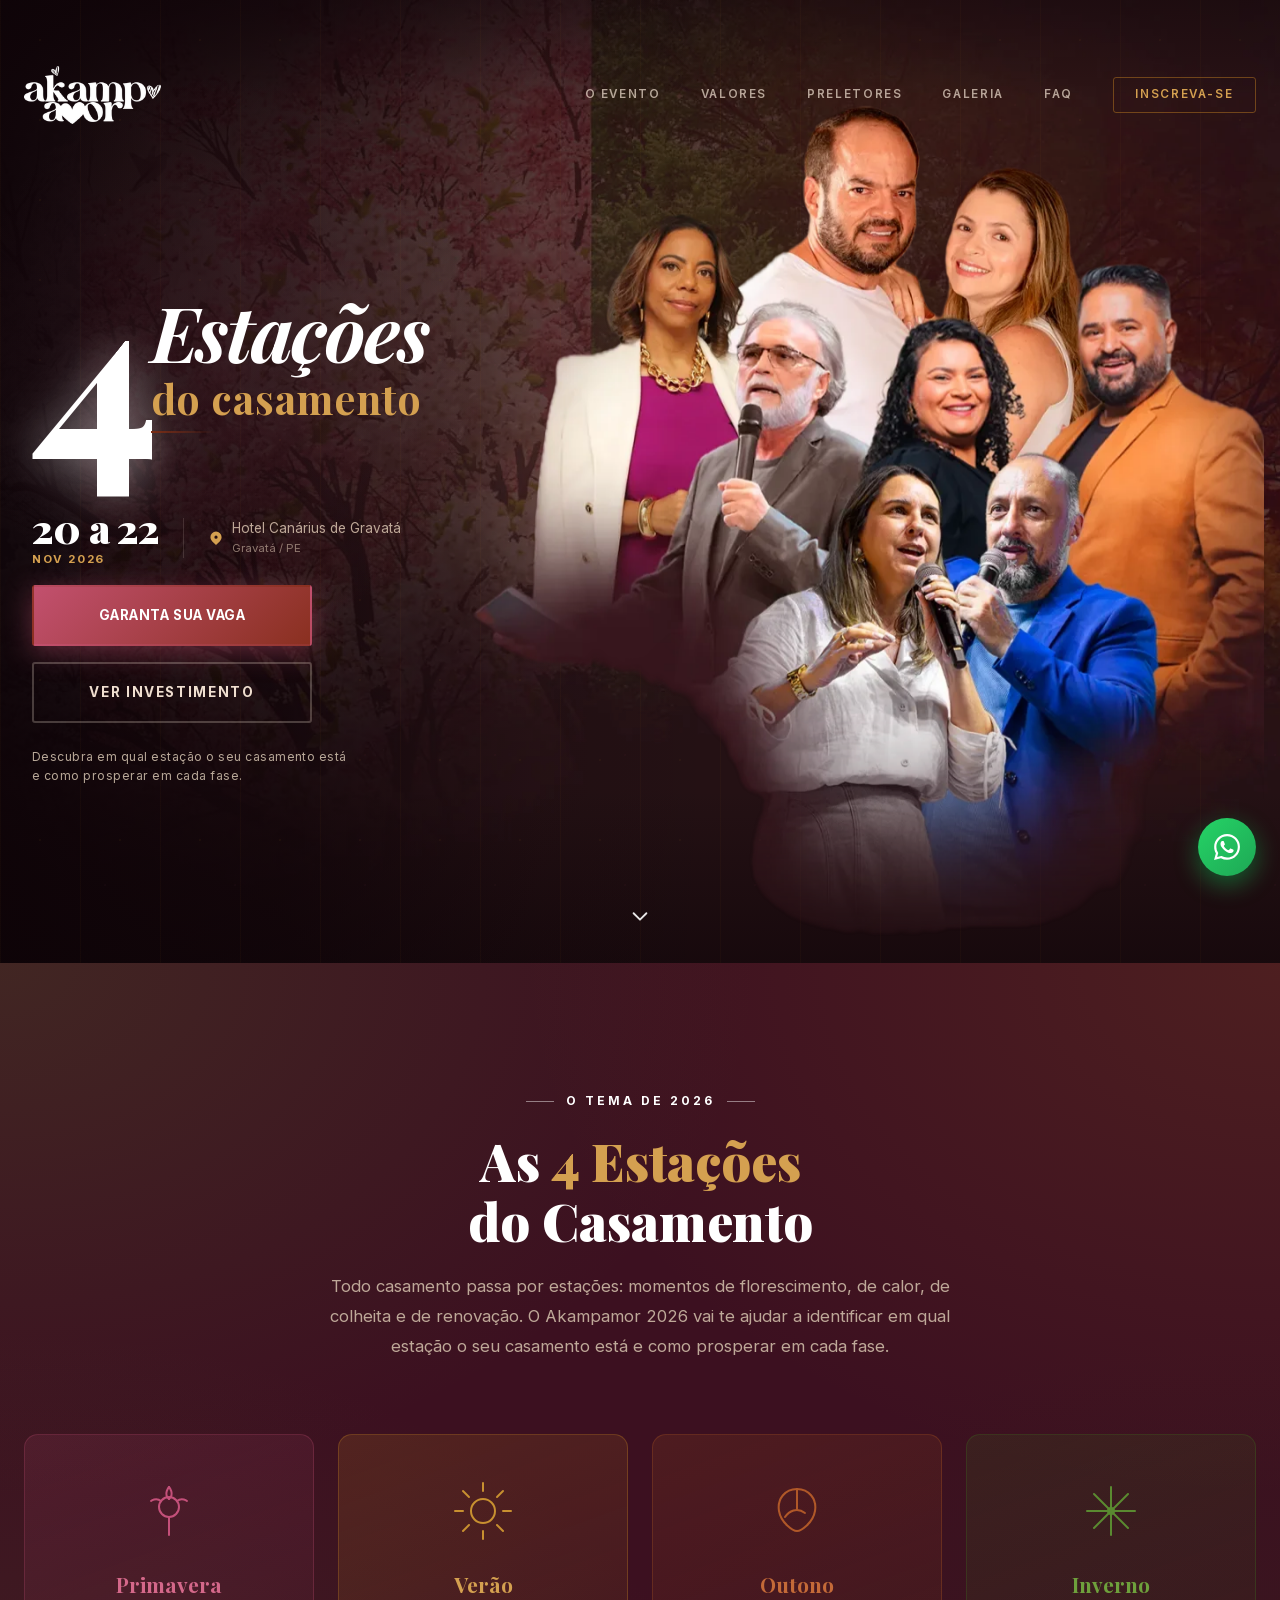
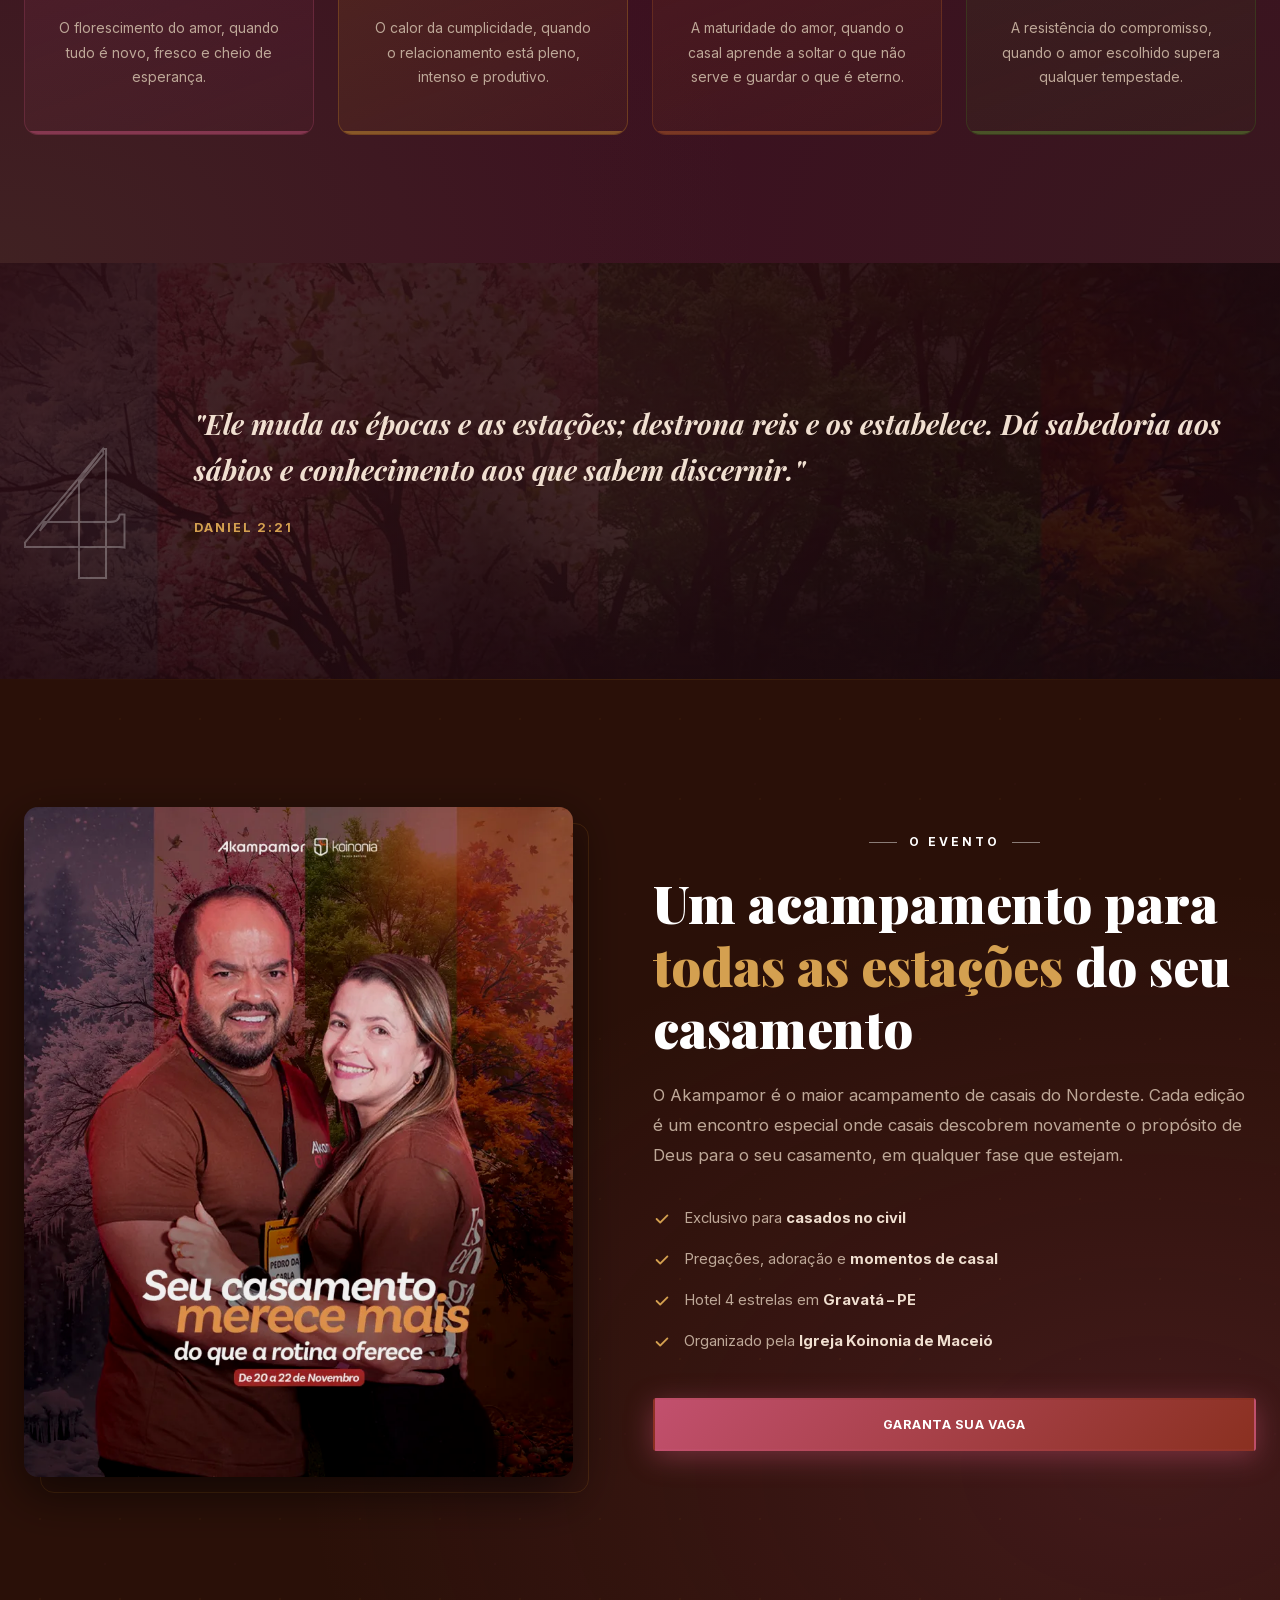
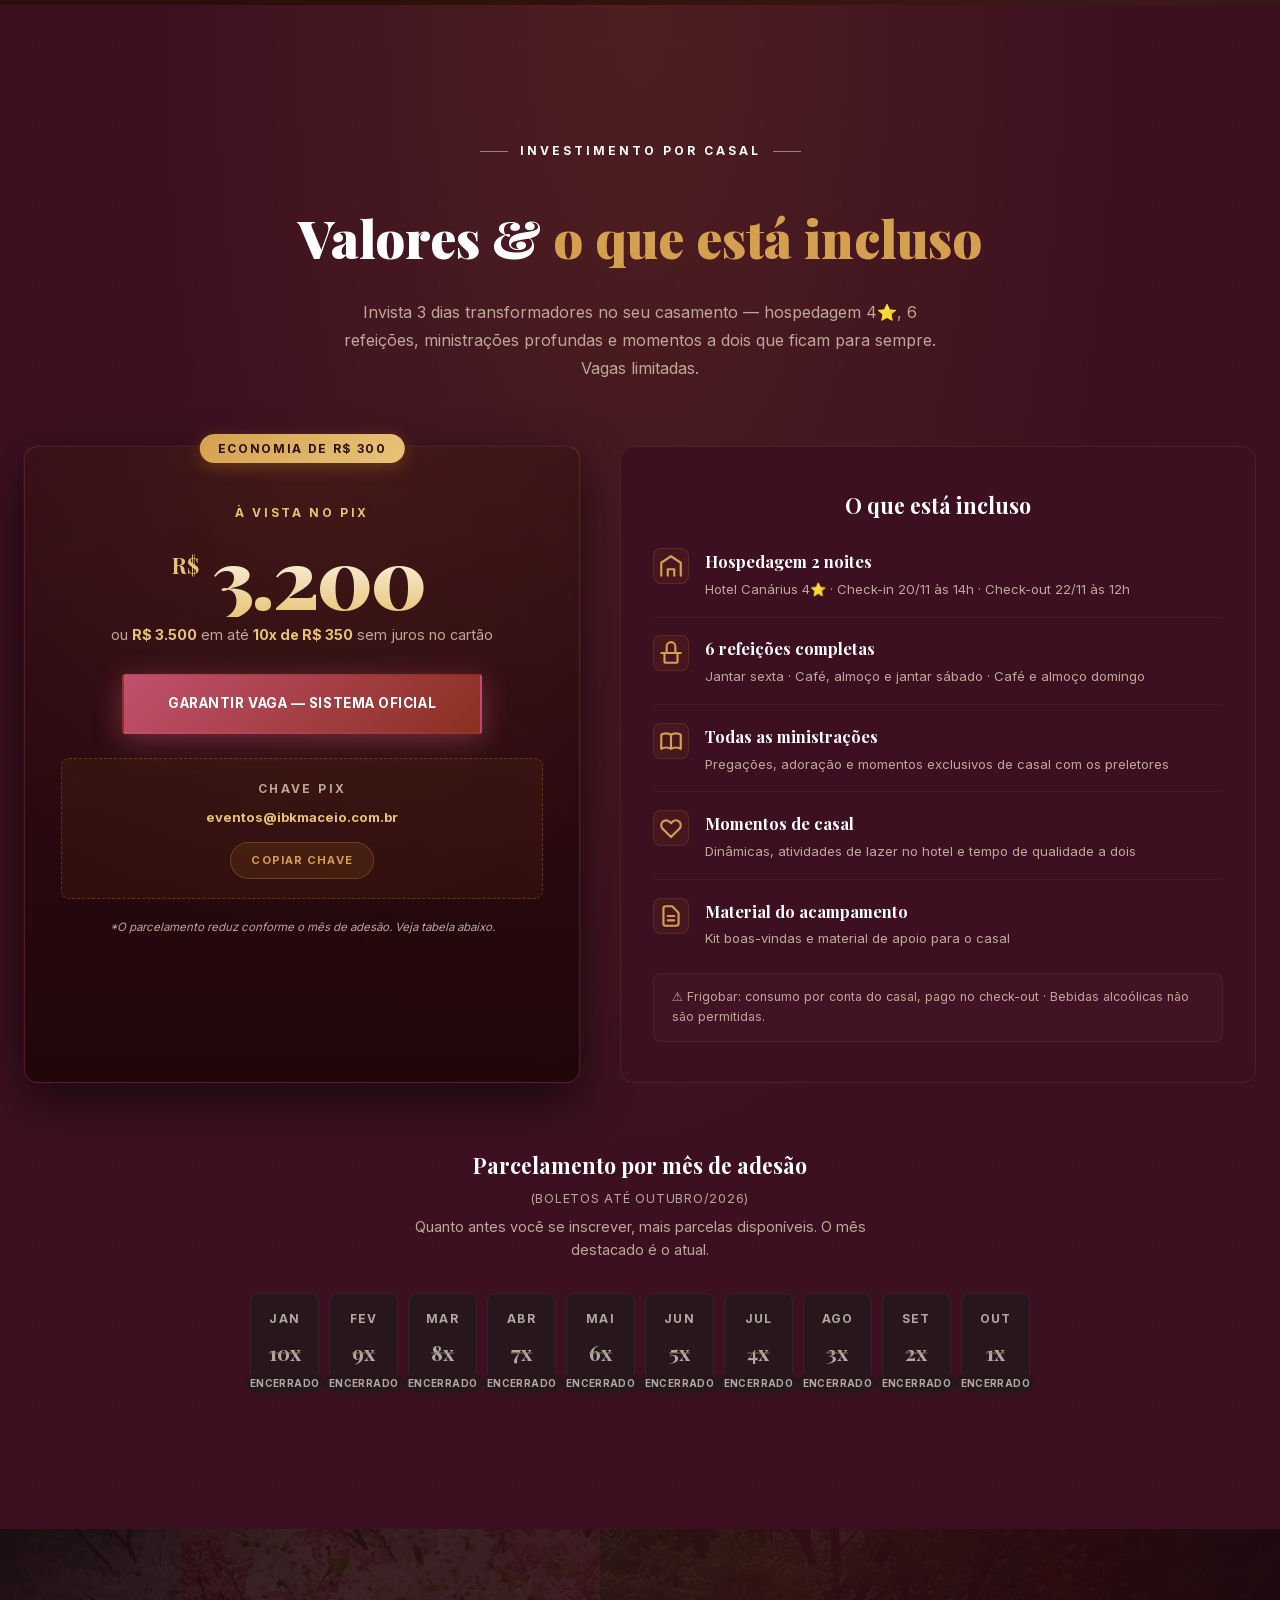
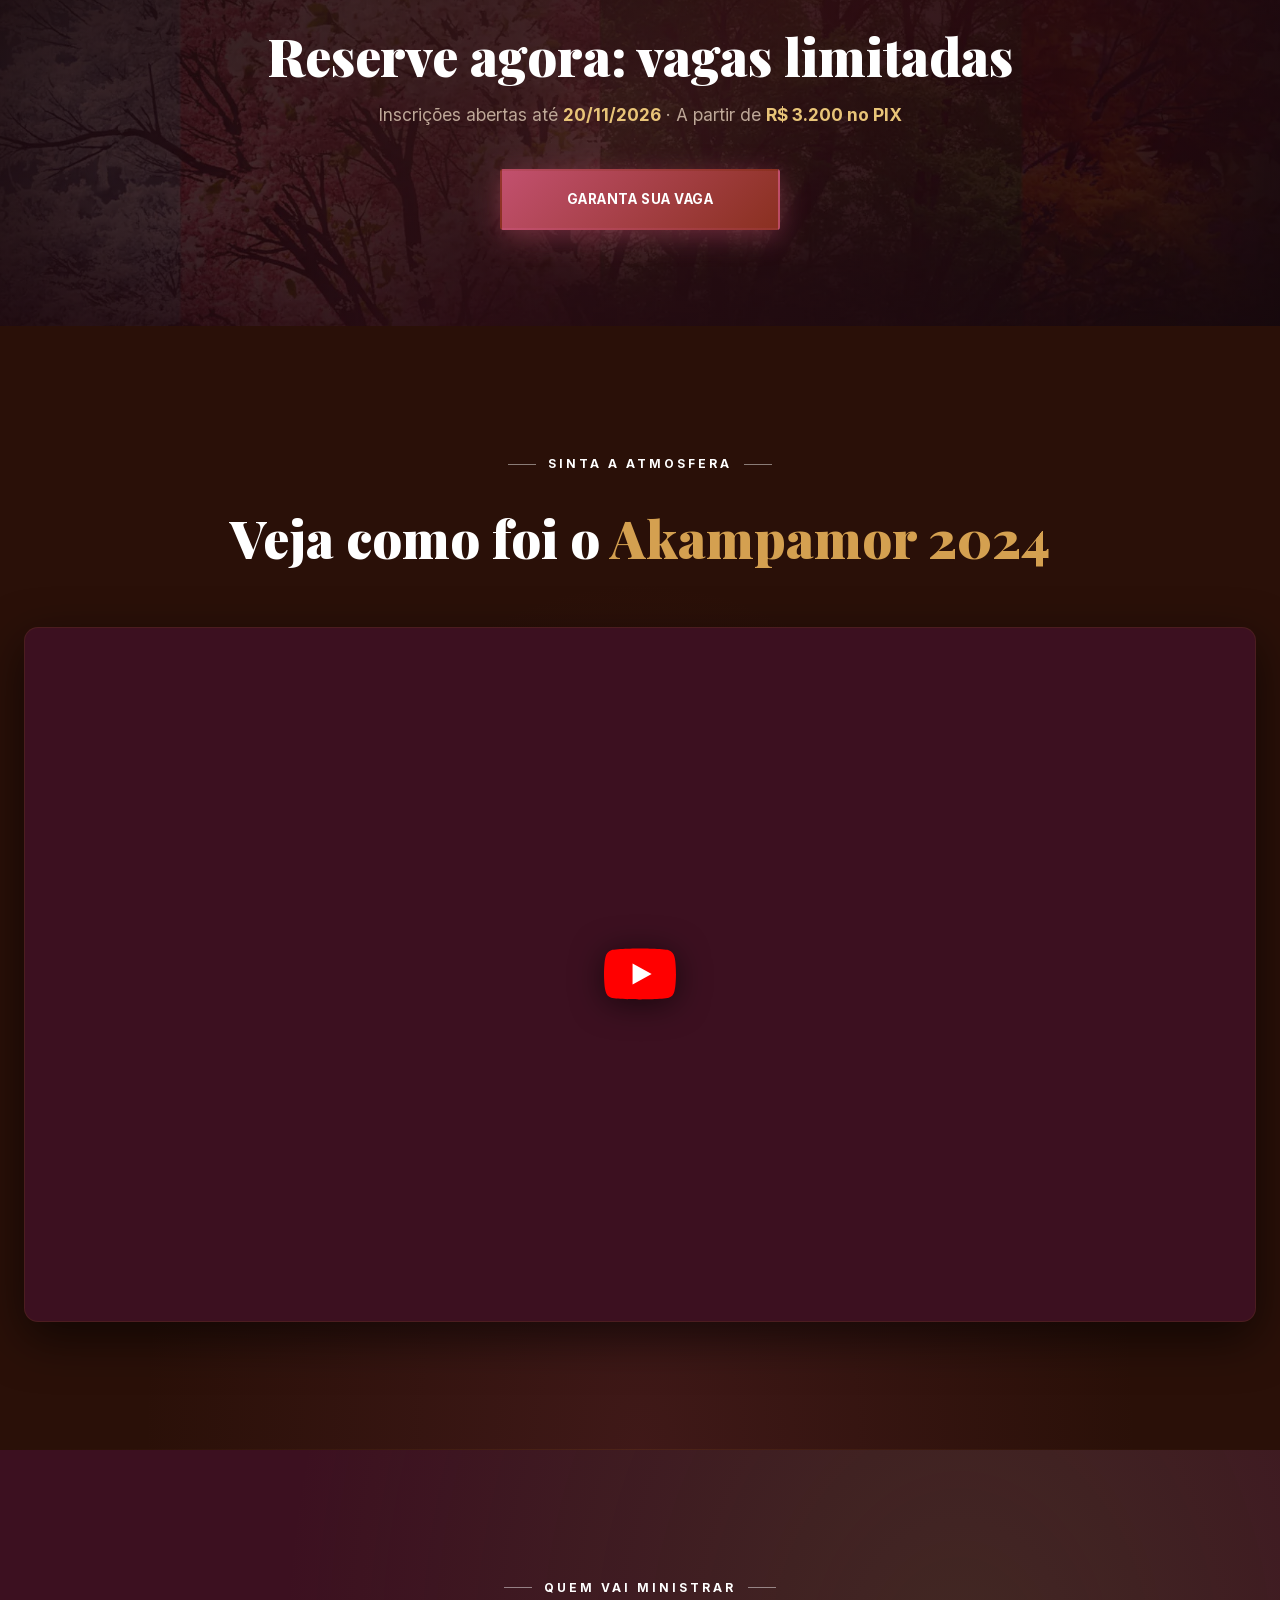
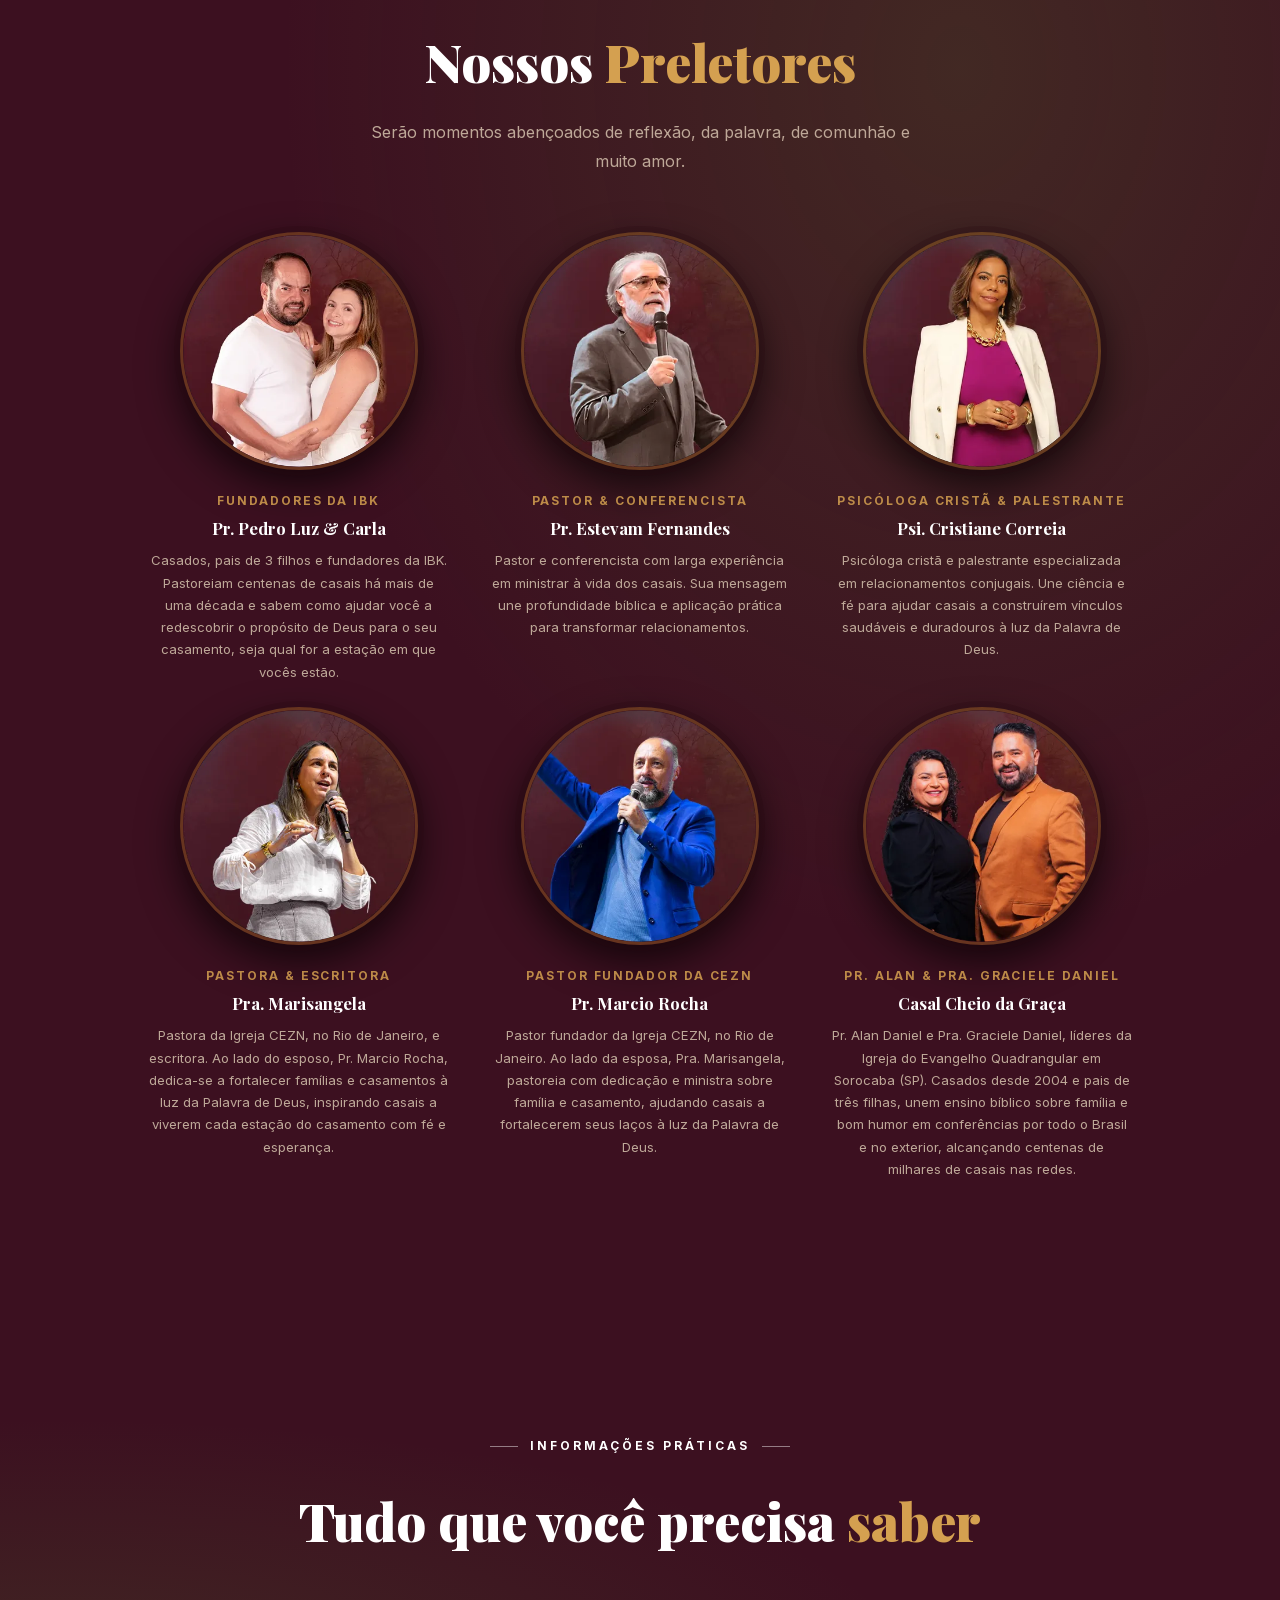
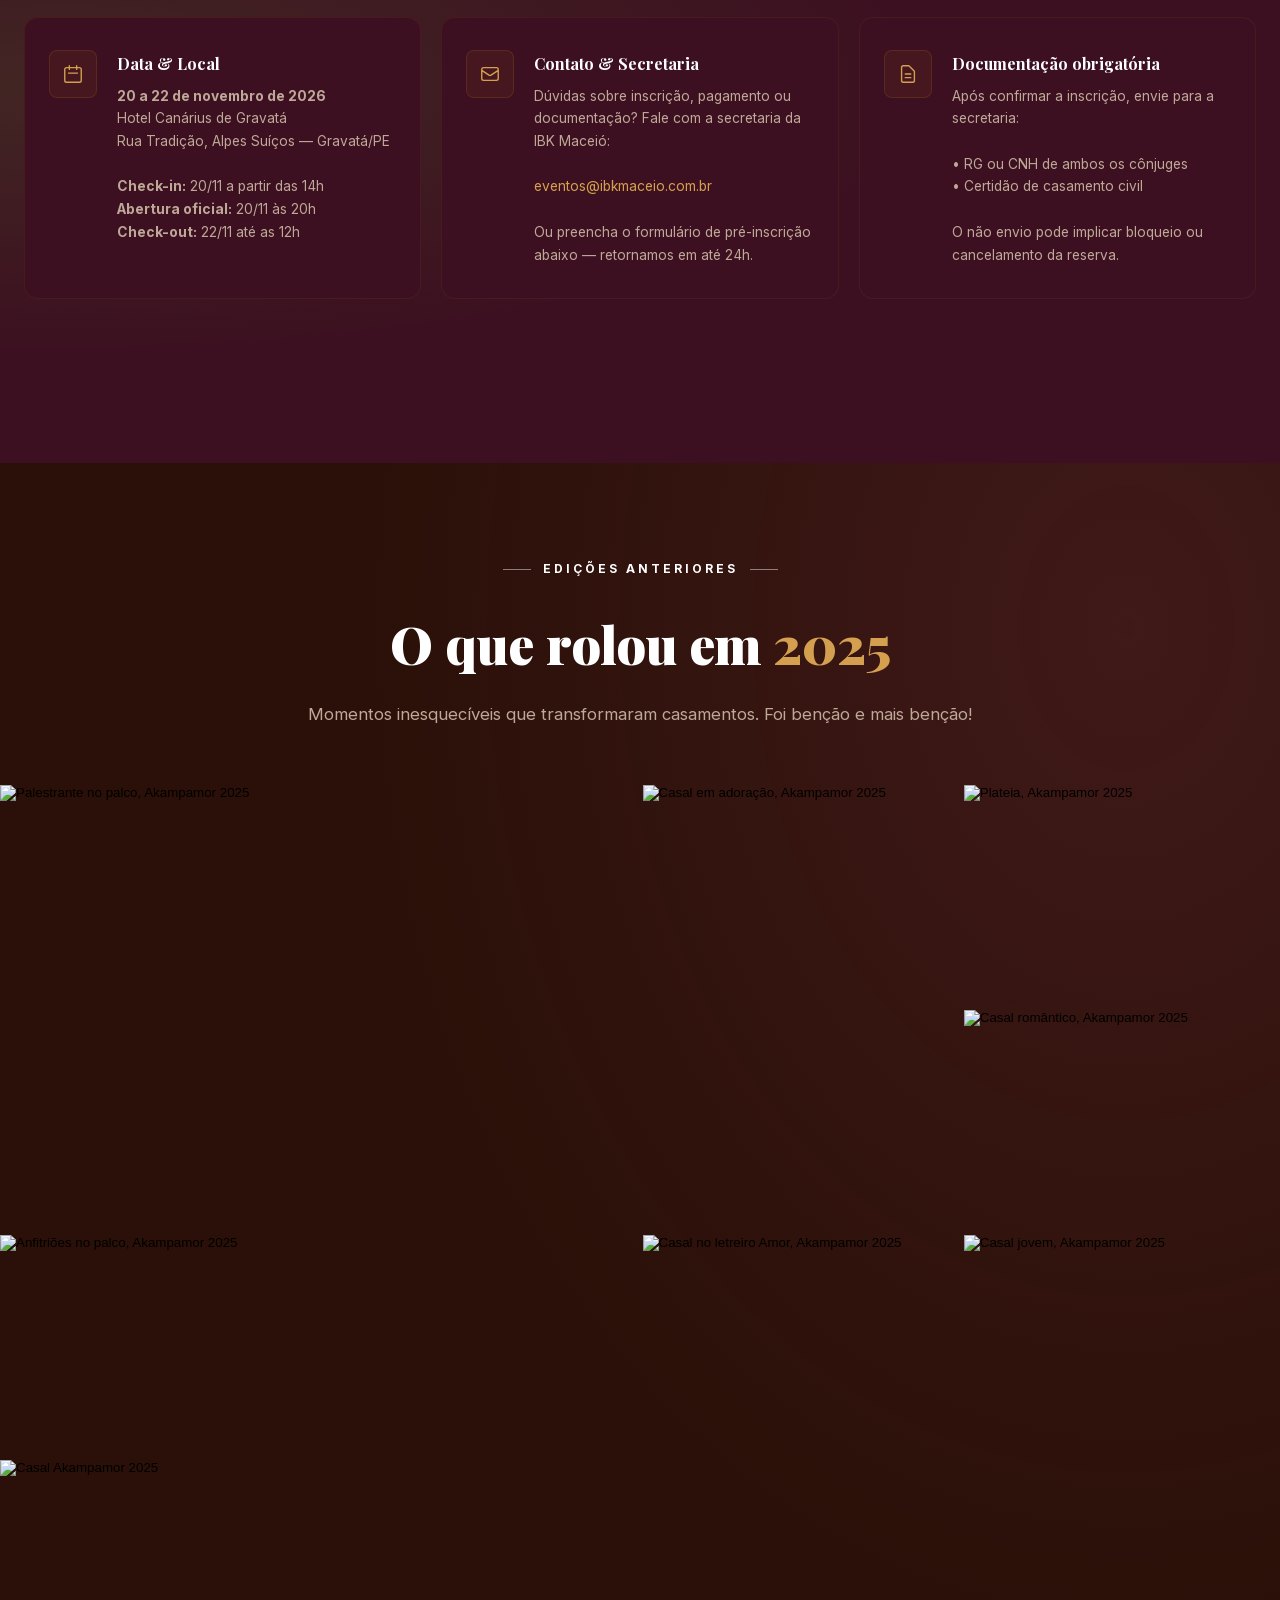
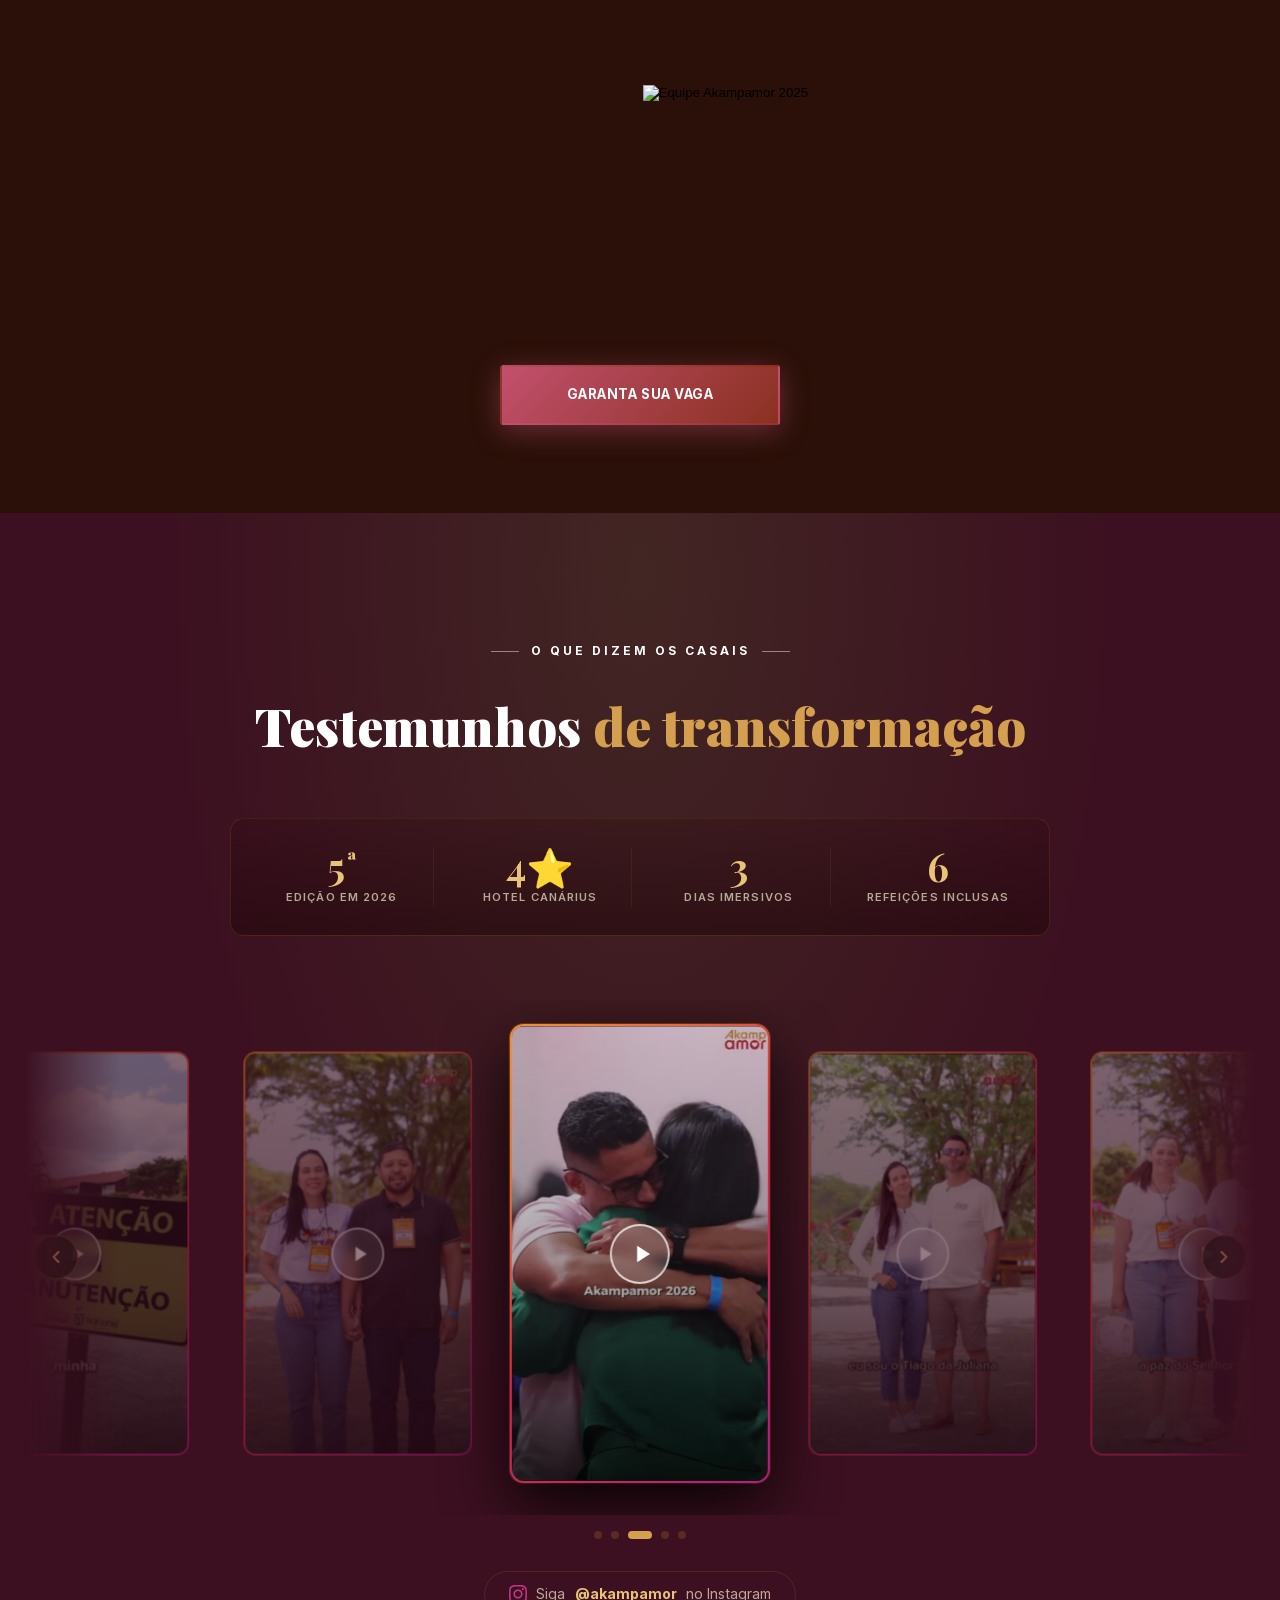
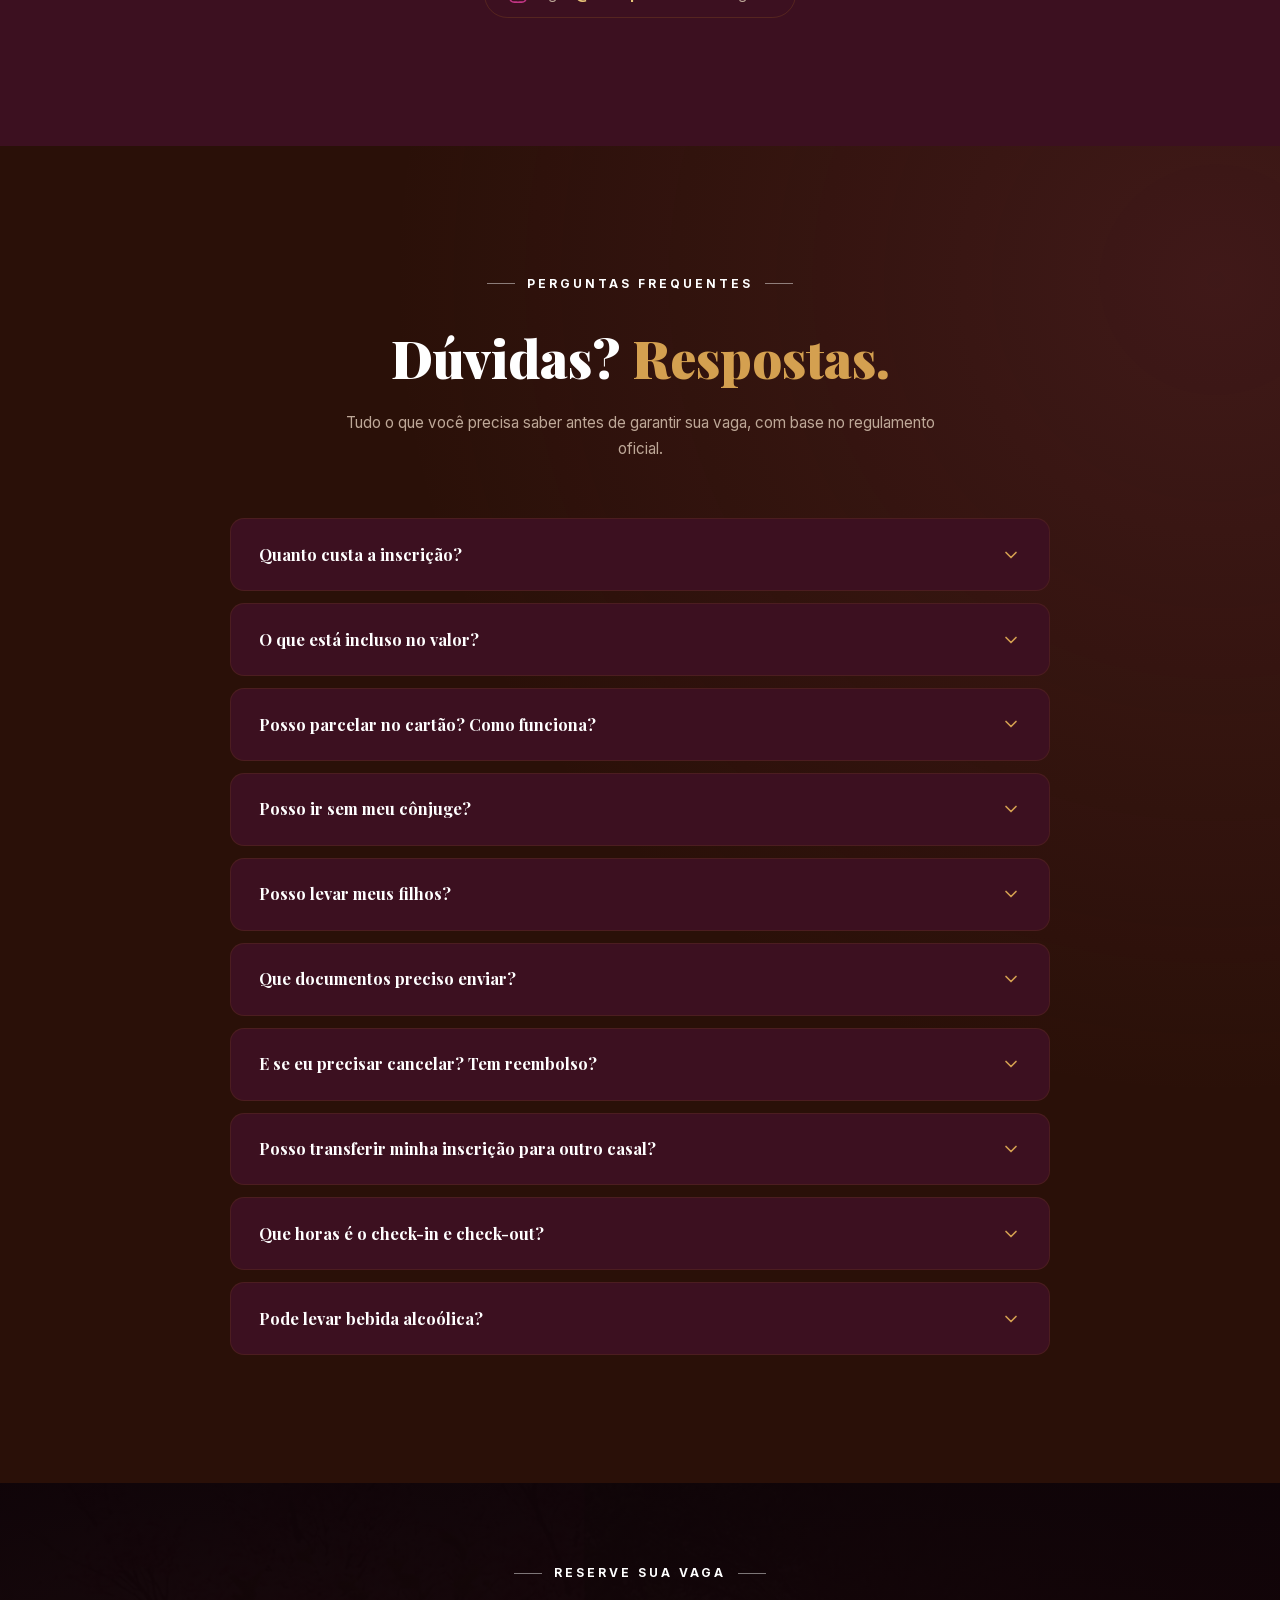
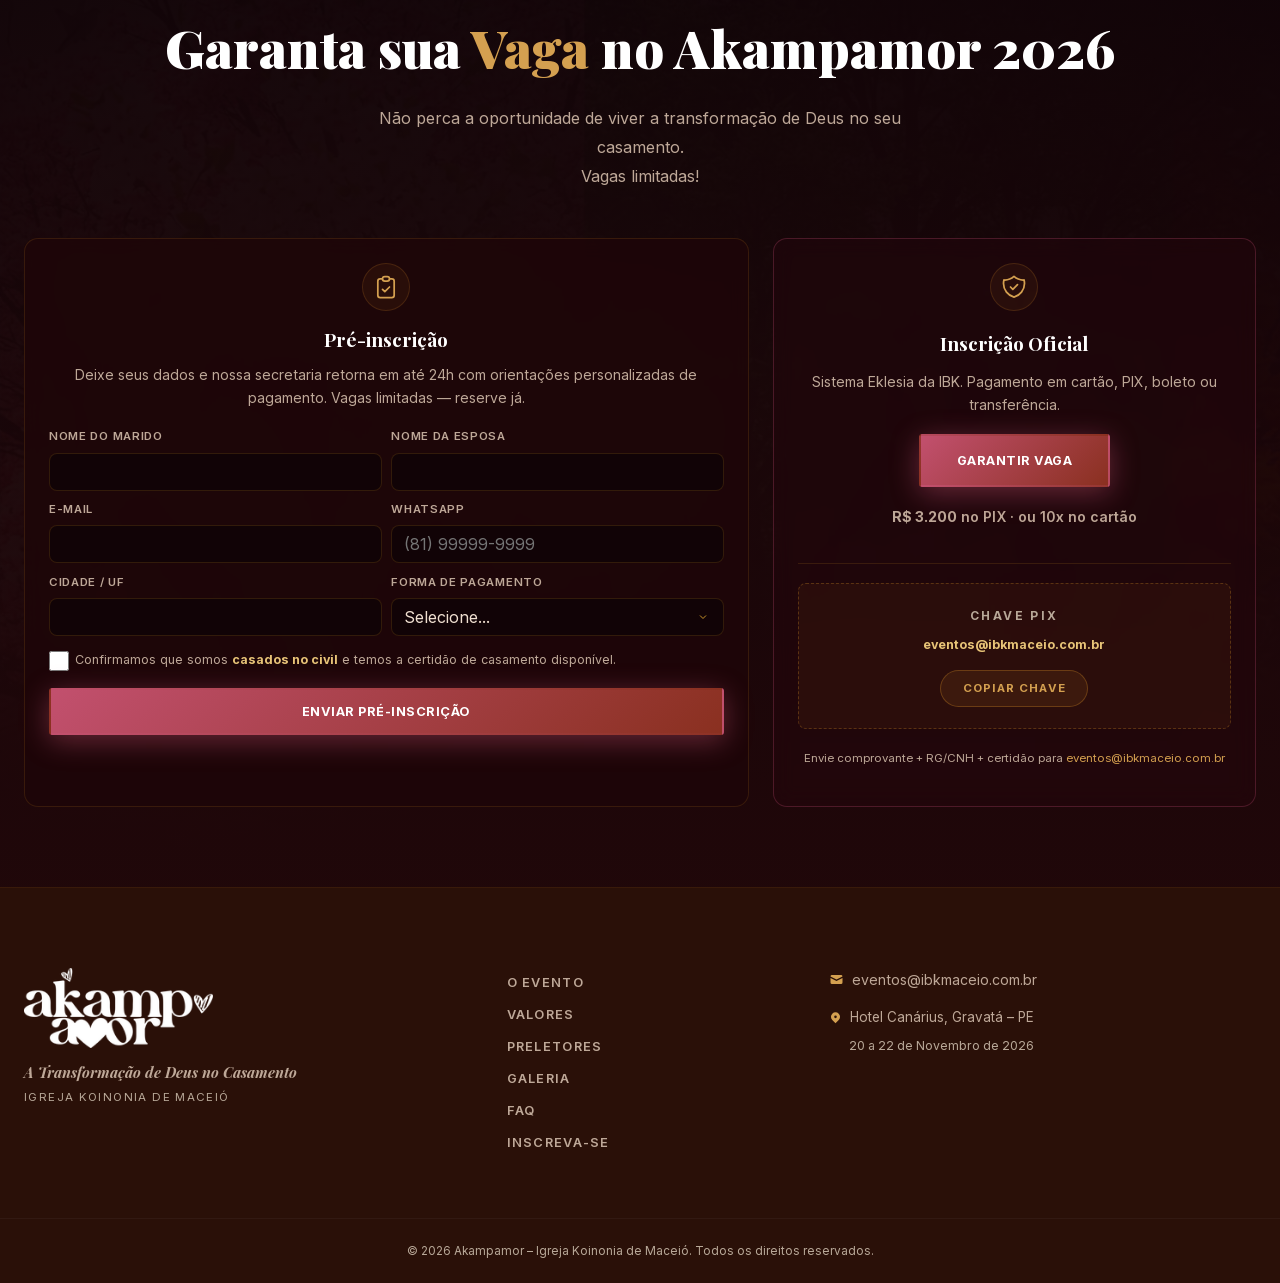
==== commit a0a26a12: "Hero: limitar altura da foto (max-height 760px) em telas grandes e reduzir escala em desktops estrei" ====
--- a/index.html
+++ b/index.html
@@ -579,6 +579,7 @@
 
 .hero-foto {
   height: 100%;
+  max-height: 760px;
   width: auto;
   max-width: 100%;
   object-fit: contain;
@@ -3060,6 +3061,7 @@
 ══════════════════════════════════════════════ */
 @media (max-width: 1200px) {
   .prel-grid { grid-template-columns: repeat(3, 1fr); }
+  .hero-foto-frame { transform: translateY(5%) scale(1.1); }
 }
 
 /* ══════════════════════════════════════════════
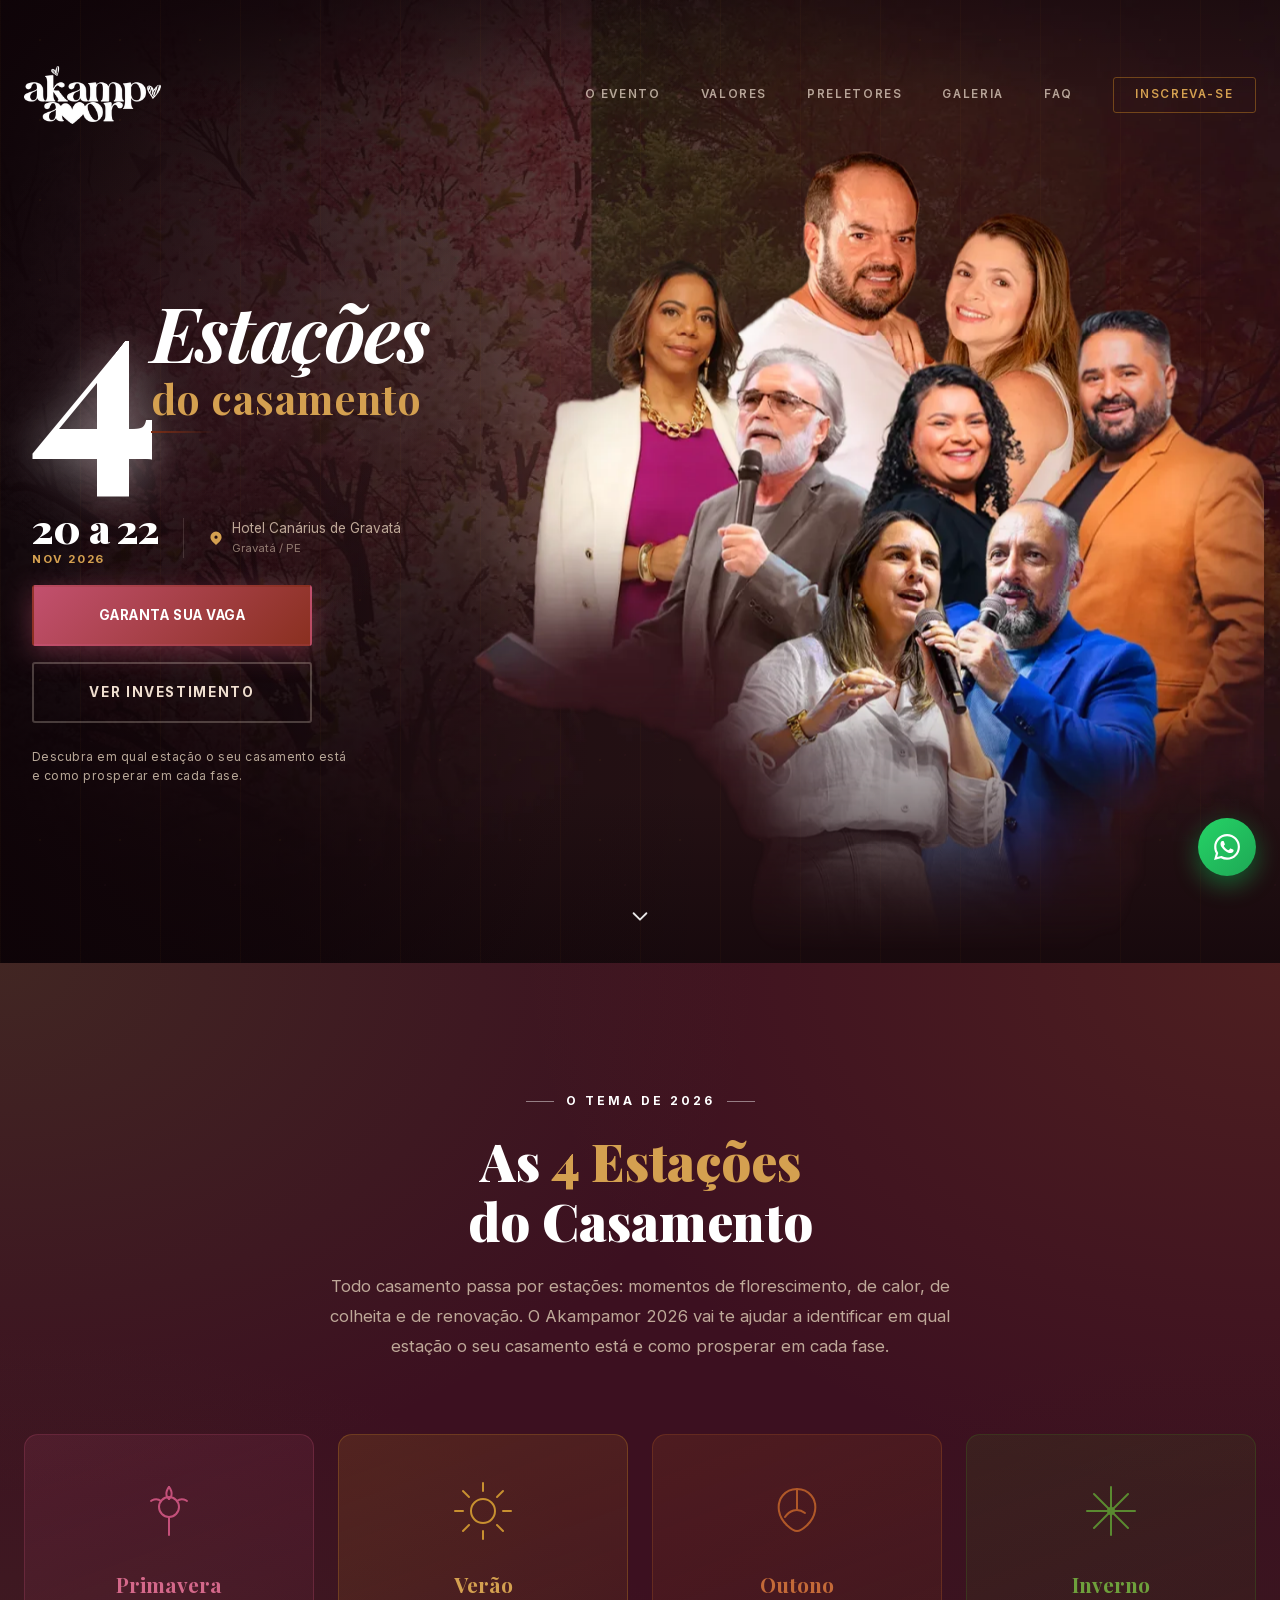
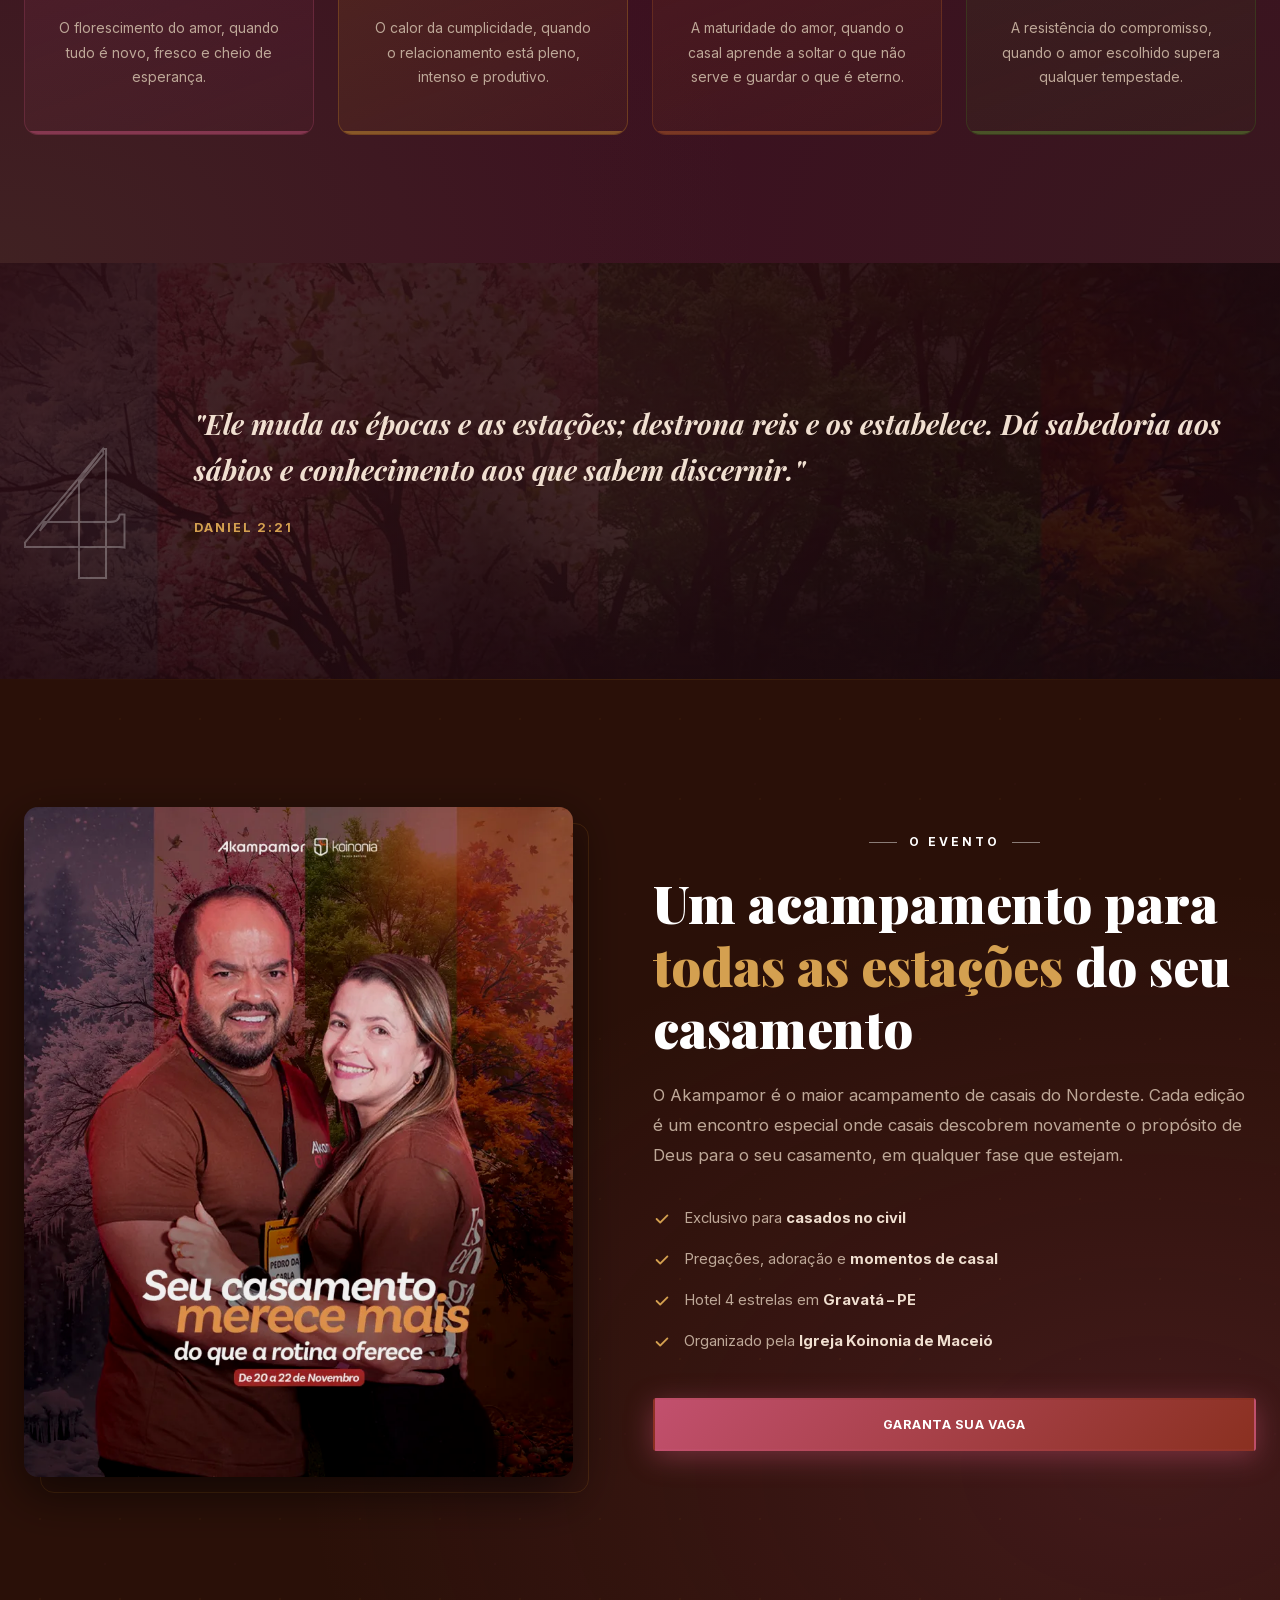
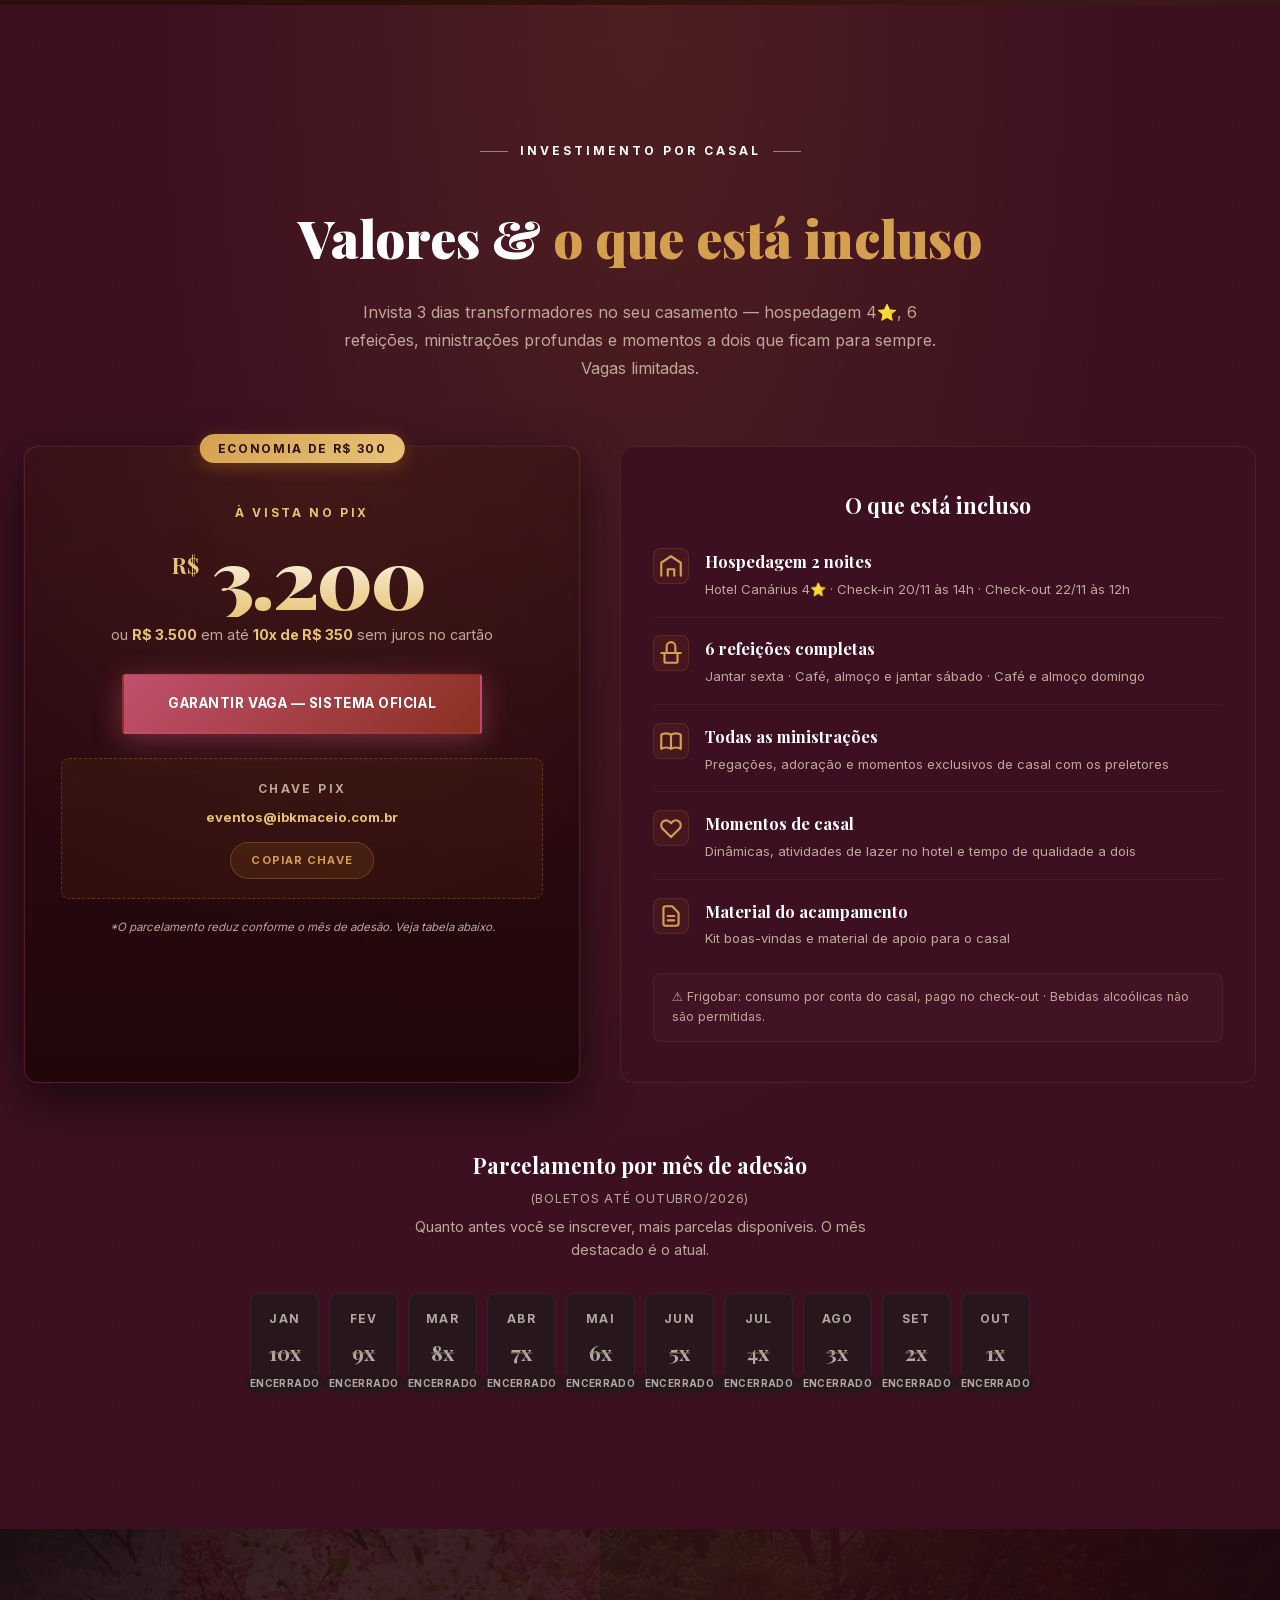
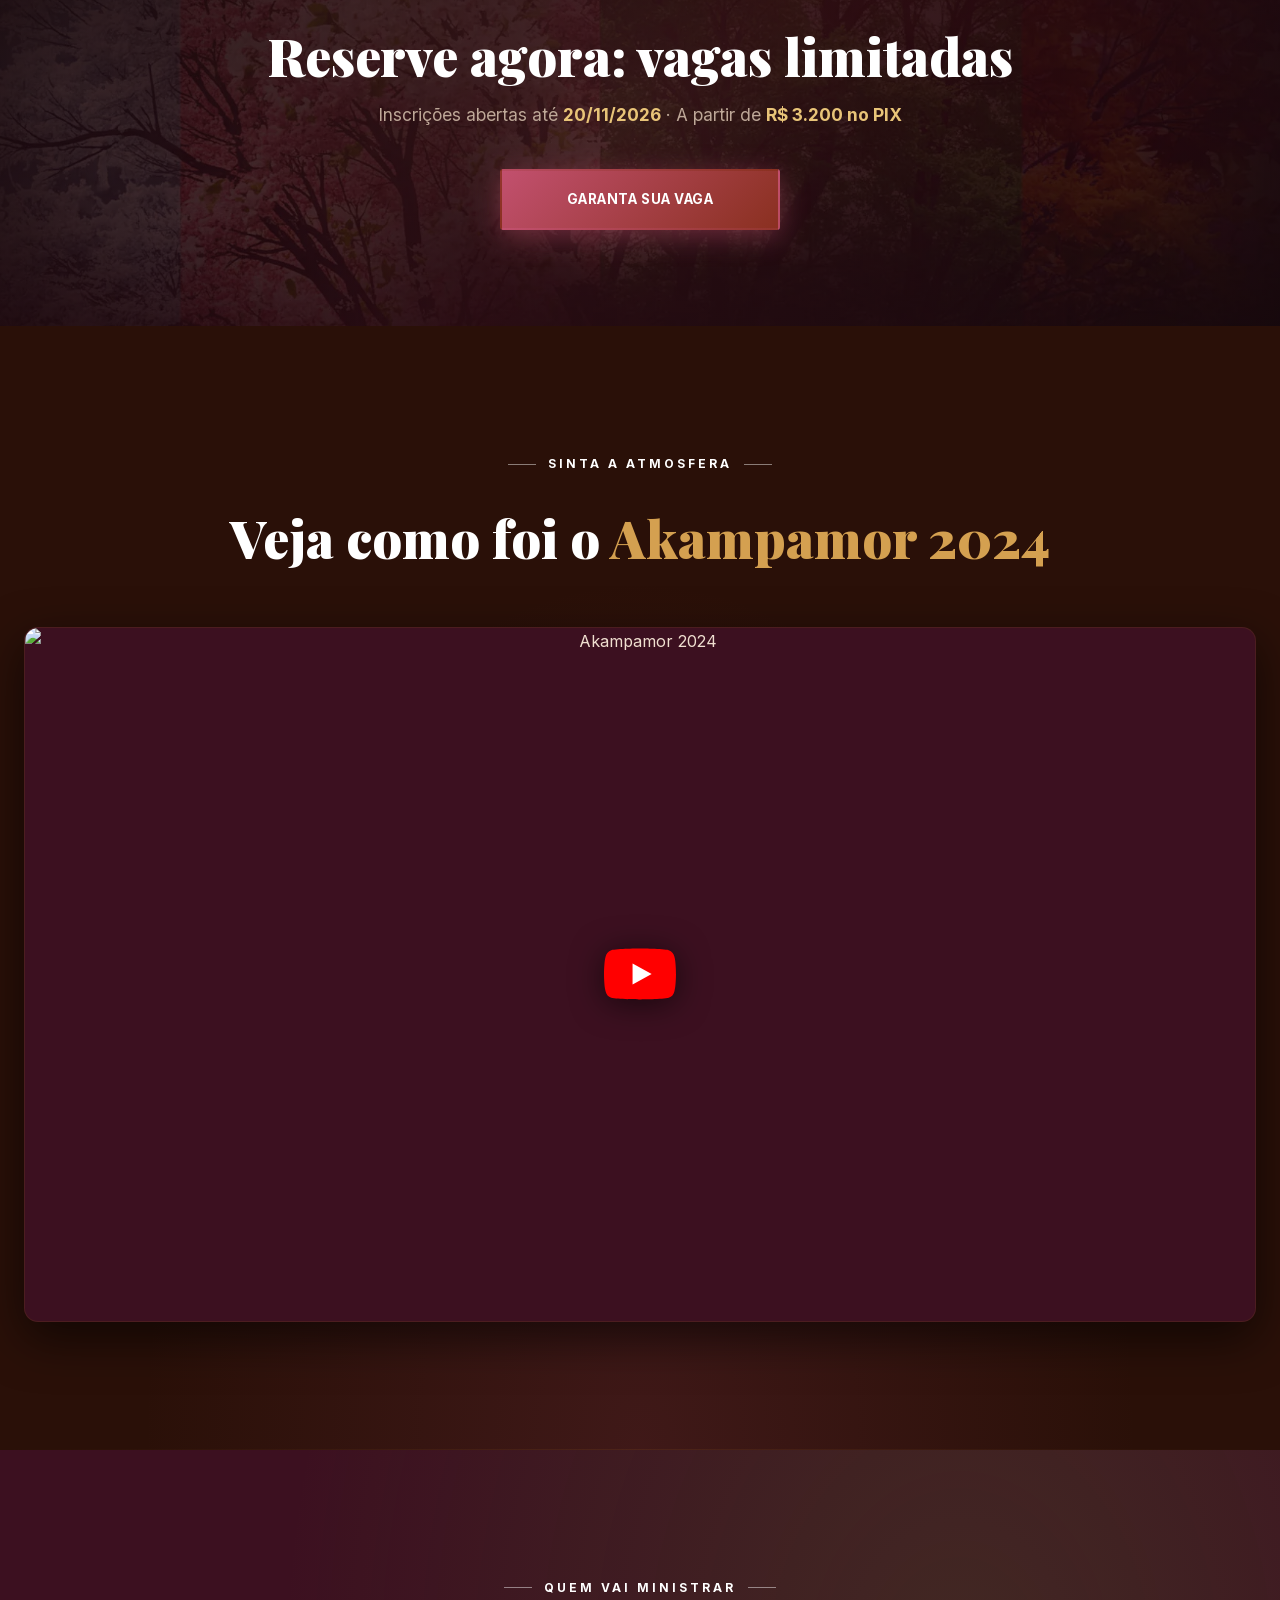
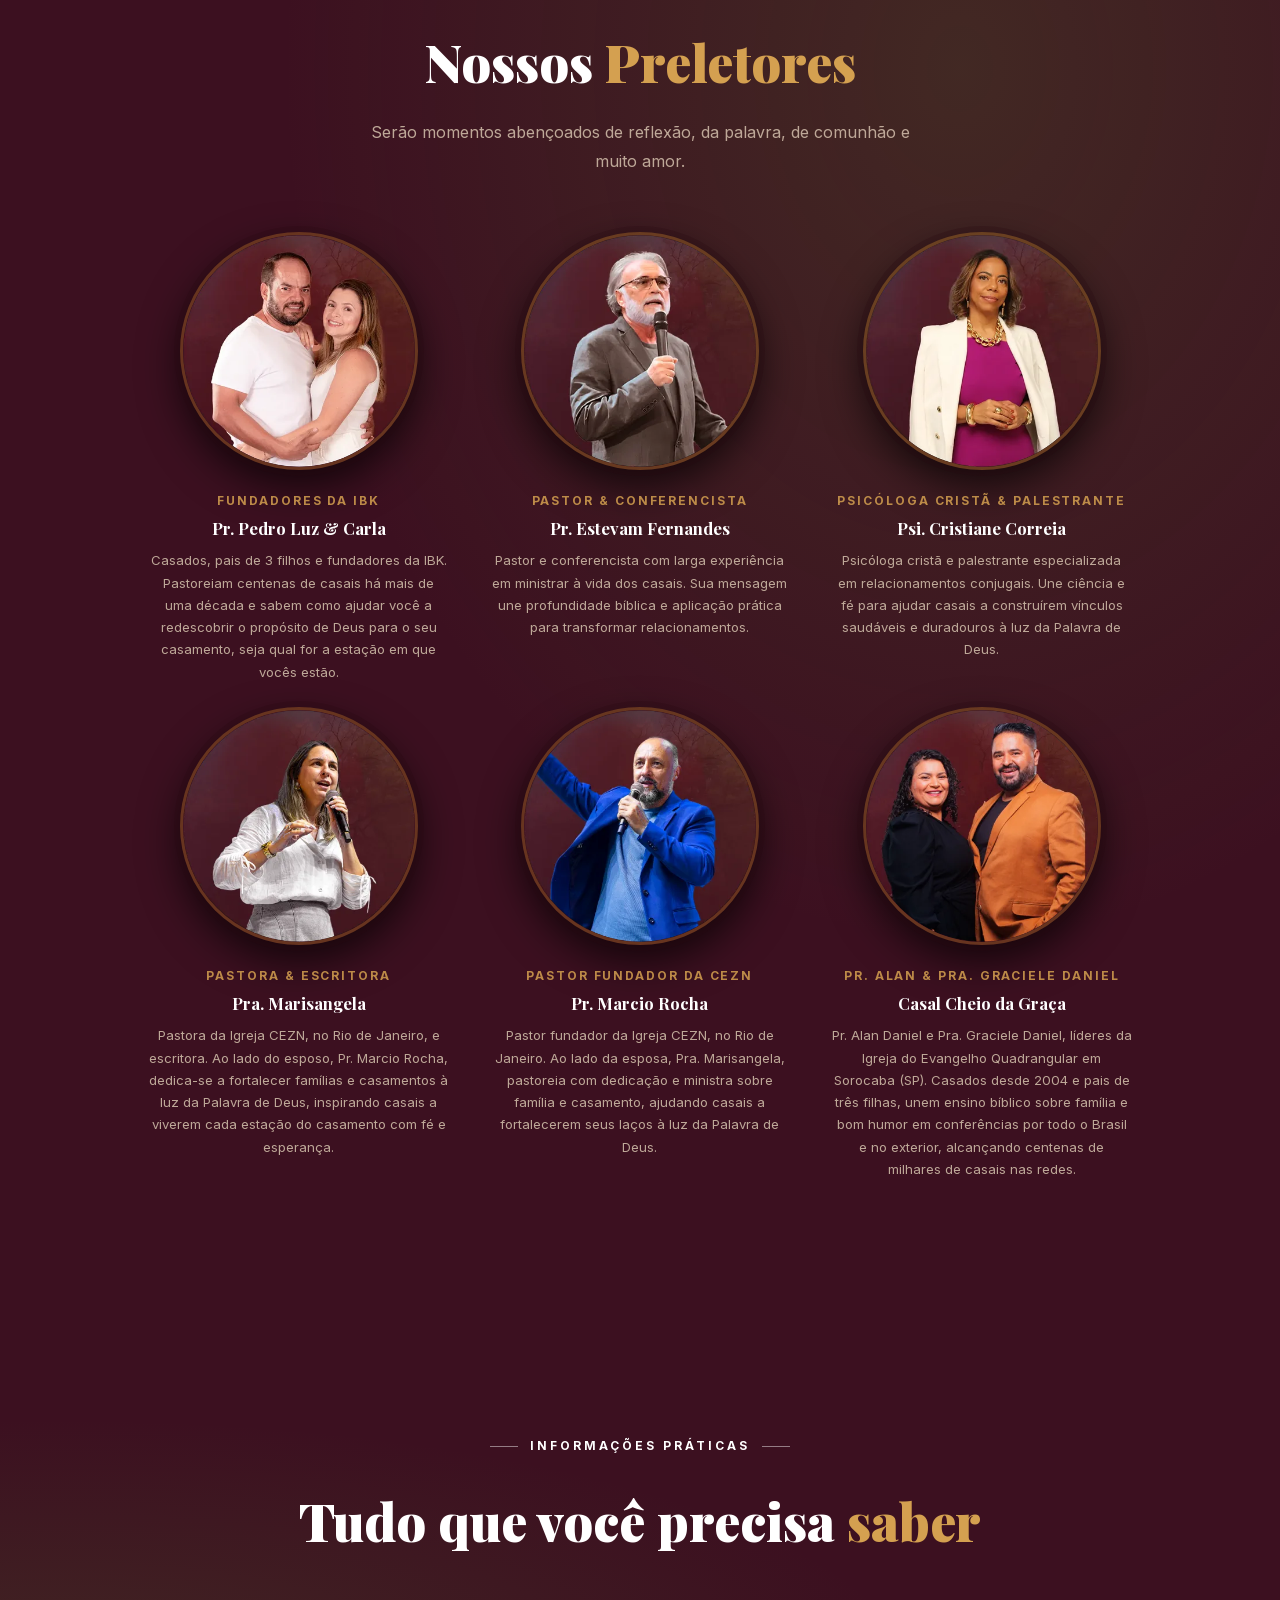
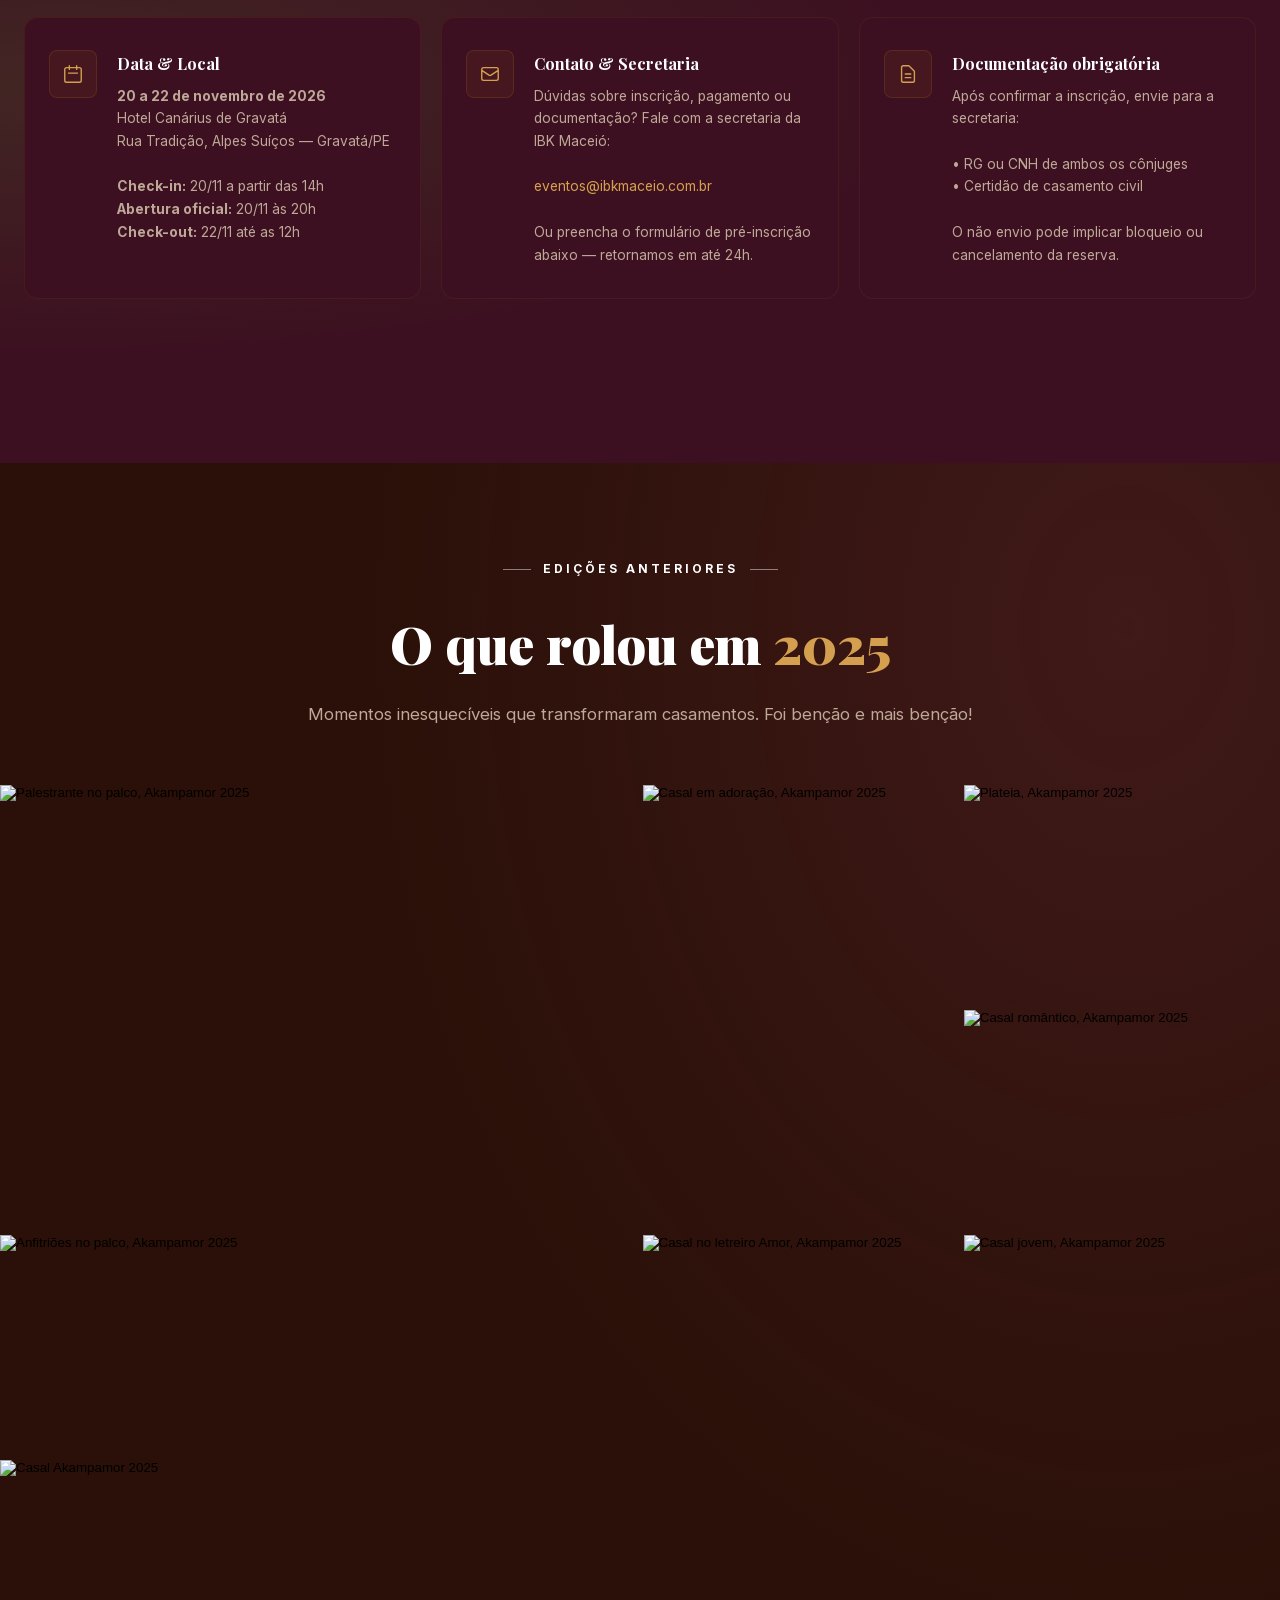
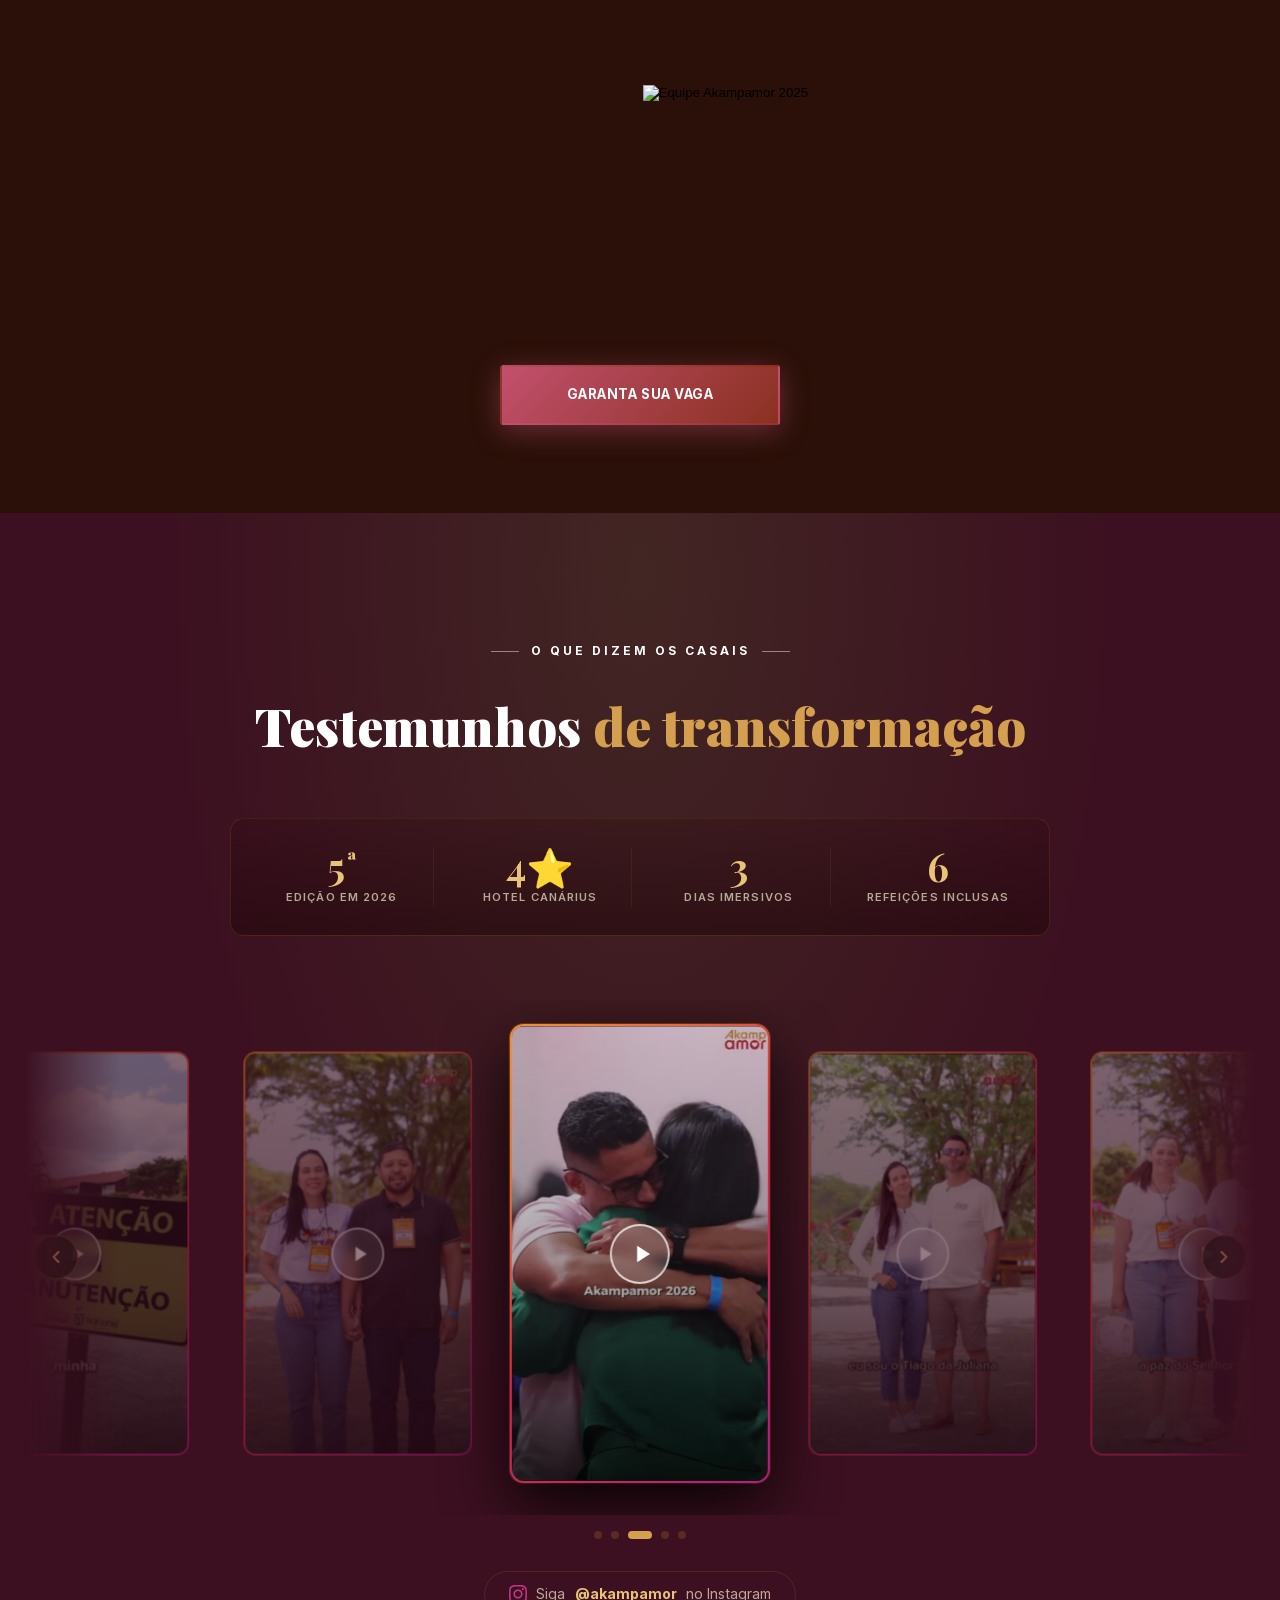
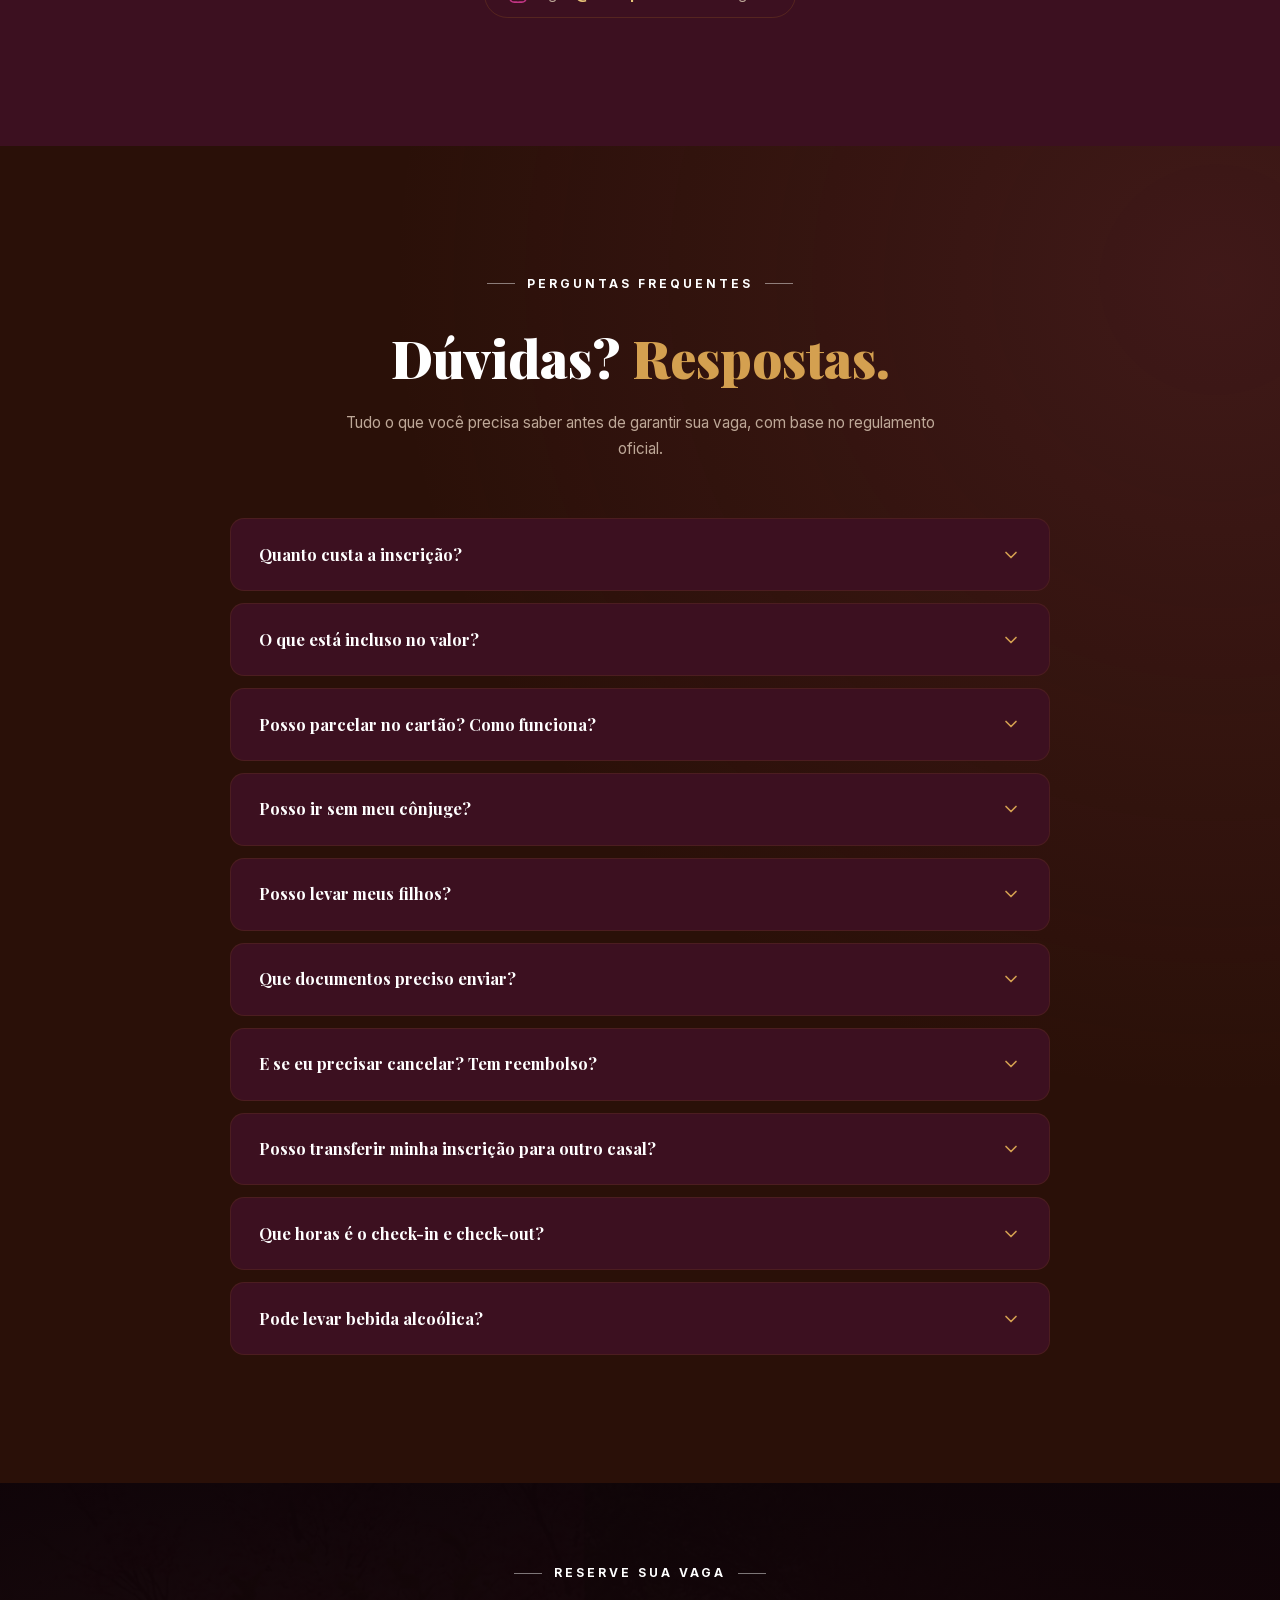
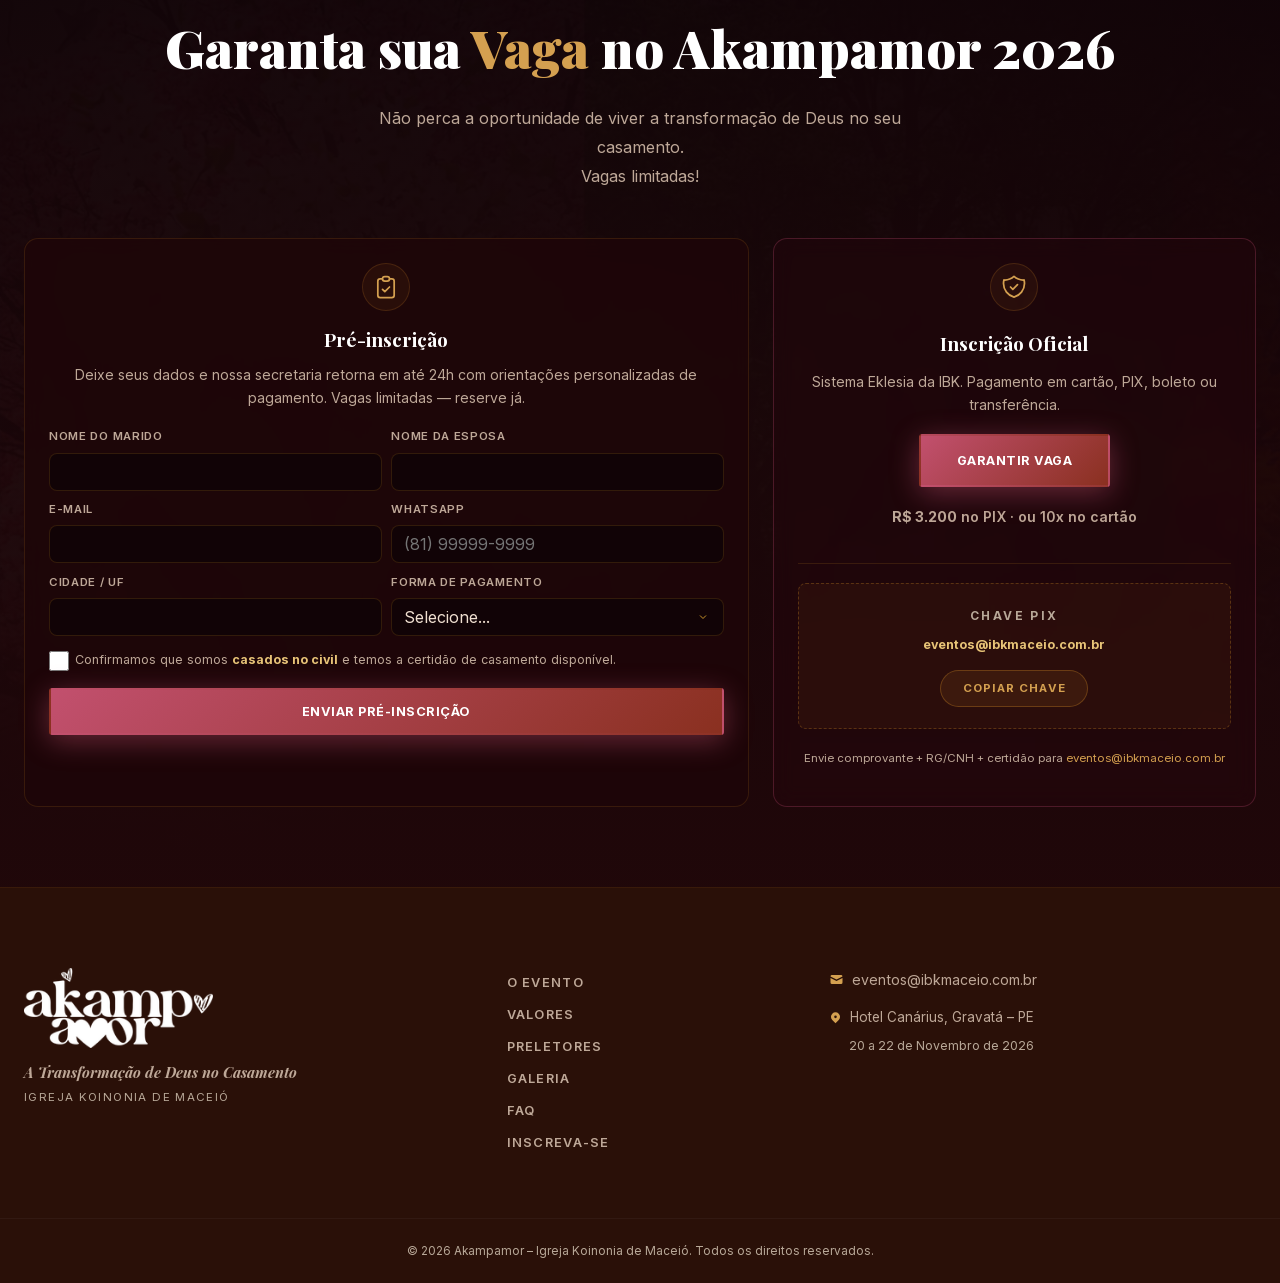
==== commit b7f81fb6: "Hero: descer mais a foto (translateY 14% desktop / 9% em 961–1200px) e encurtar o esvaecimento da ba" ====
--- a/index.html
+++ b/index.html
@@ -562,7 +562,7 @@
   align-items: flex-end;
   justify-content: flex-start;
   position: relative;
-  transform: translateY(8%) scale(1.3);
+  transform: translateY(14%) scale(1.3);
   transform-origin: bottom left;
 }
 
@@ -585,8 +585,8 @@
   object-fit: contain;
   object-position: bottom left;
   display: block;
-  -webkit-mask-image: linear-gradient(to bottom, #000 68%, transparent 100%);
-  mask-image: linear-gradient(to bottom, #000 68%, transparent 100%);
+  -webkit-mask-image: linear-gradient(to bottom, #000 60%, transparent 88%);
+  mask-image: linear-gradient(to bottom, #000 60%, transparent 88%);
   animation: heroFotoEntrada 1s cubic-bezier(0.22, 1, 0.36, 1) 0.35s both;
 }
 
@@ -3061,7 +3061,7 @@
 ══════════════════════════════════════════════ */
 @media (max-width: 1200px) {
   .prel-grid { grid-template-columns: repeat(3, 1fr); }
-  .hero-foto-frame { transform: translateY(5%) scale(1.1); }
+  .hero-foto-frame { transform: translateY(9%) scale(1.1); }
 }
 
 /* ══════════════════════════════════════════════
